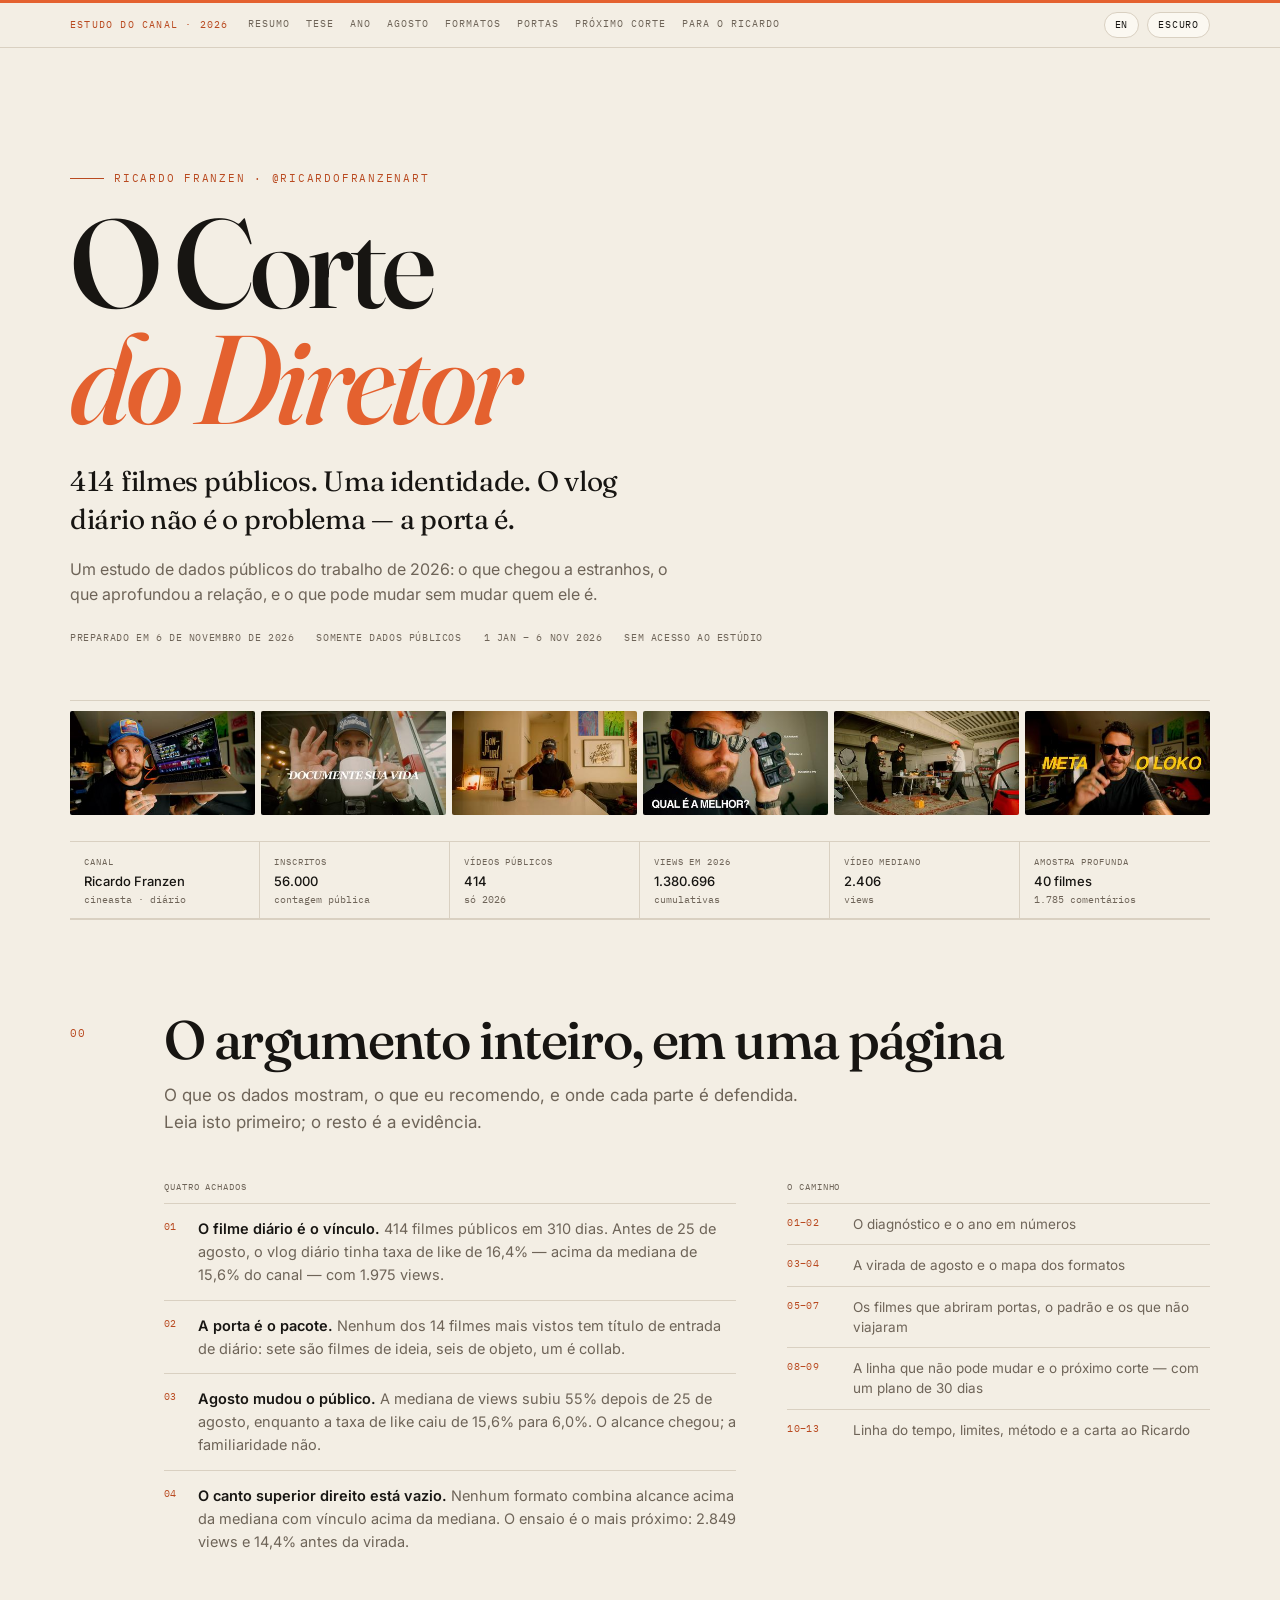
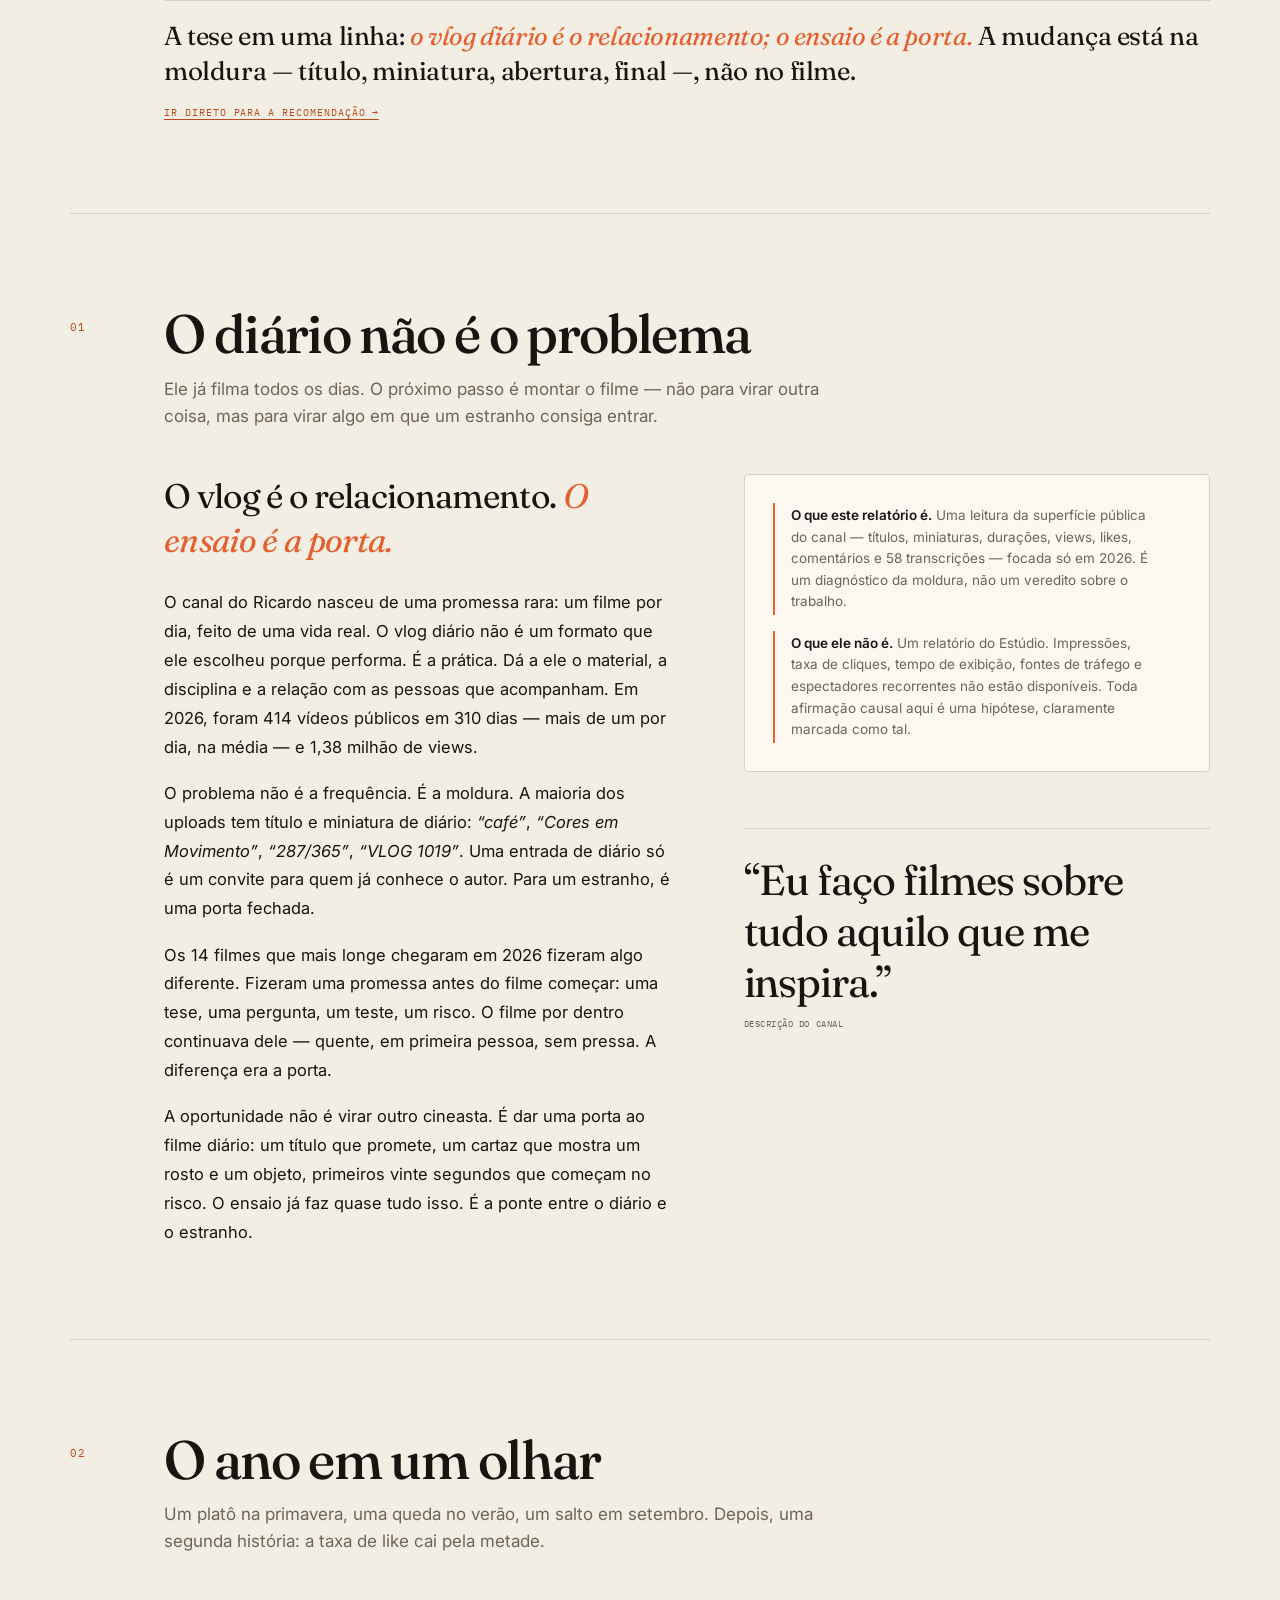
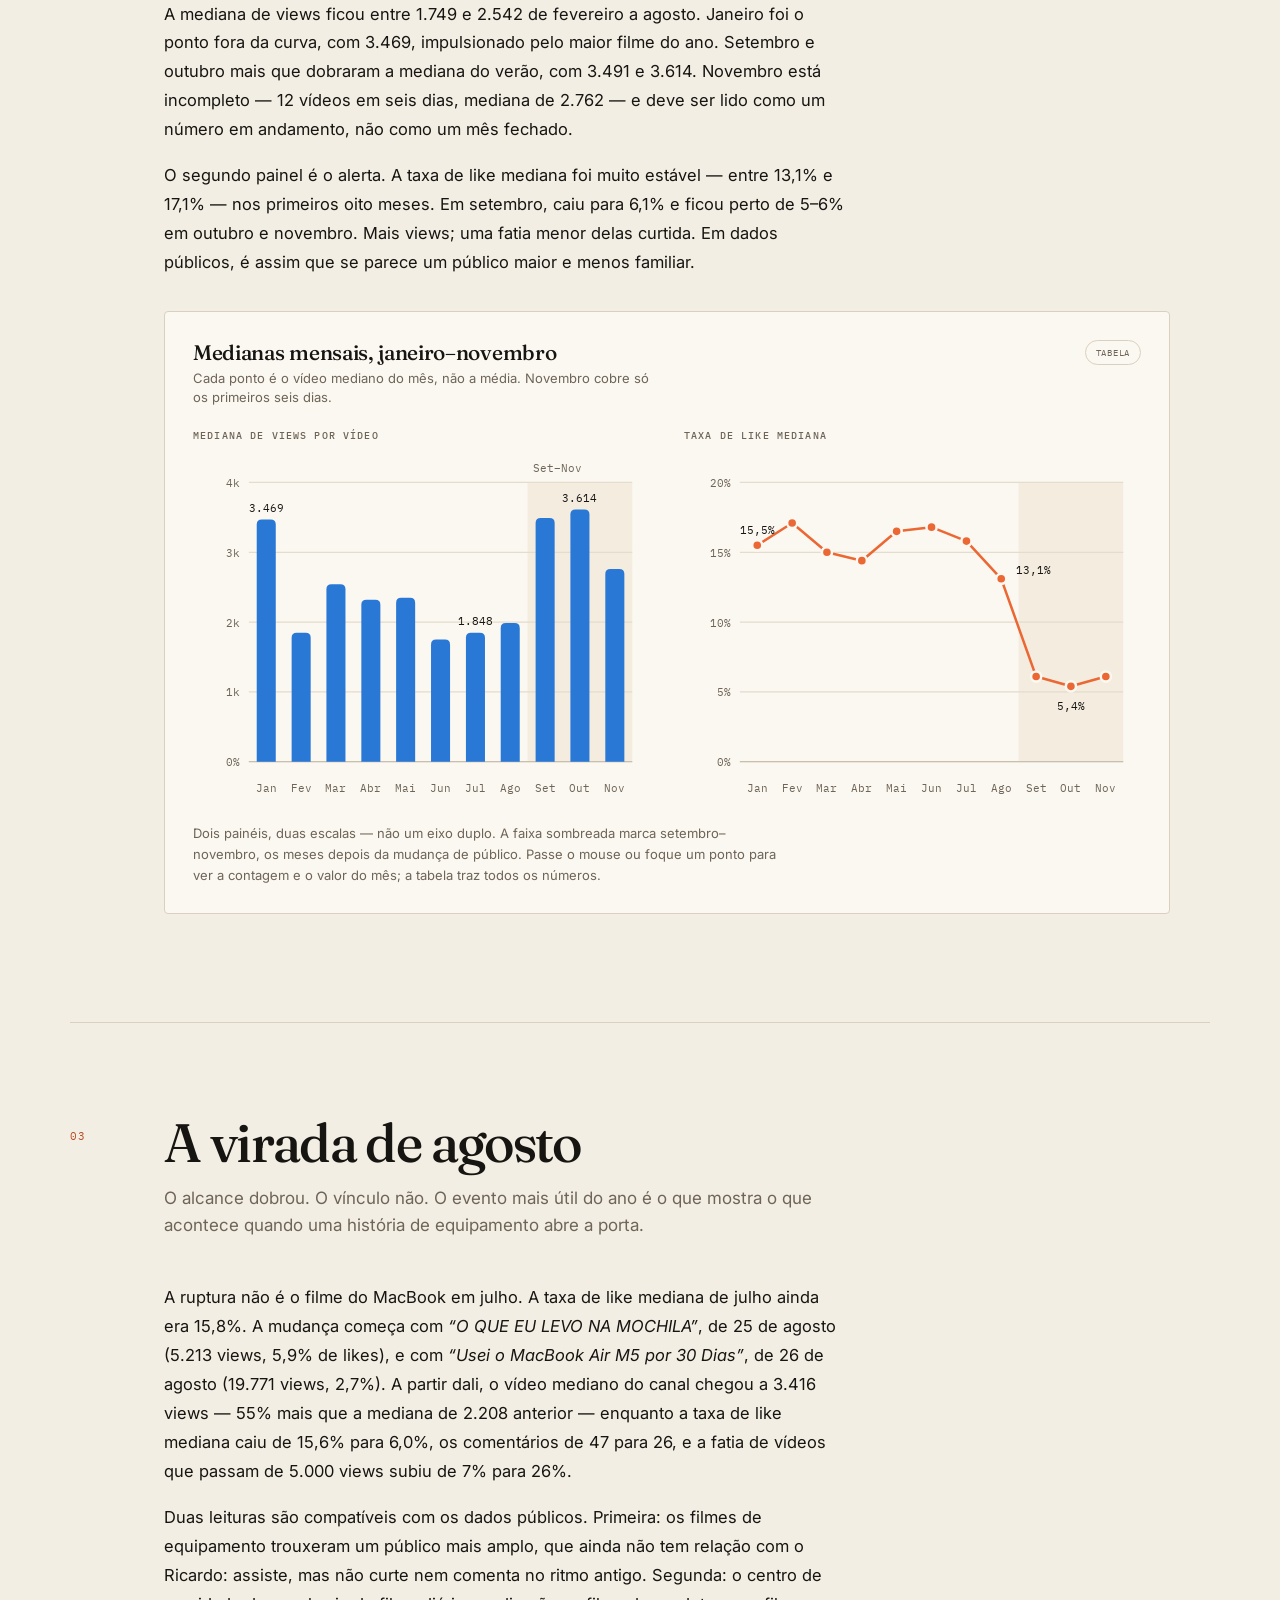
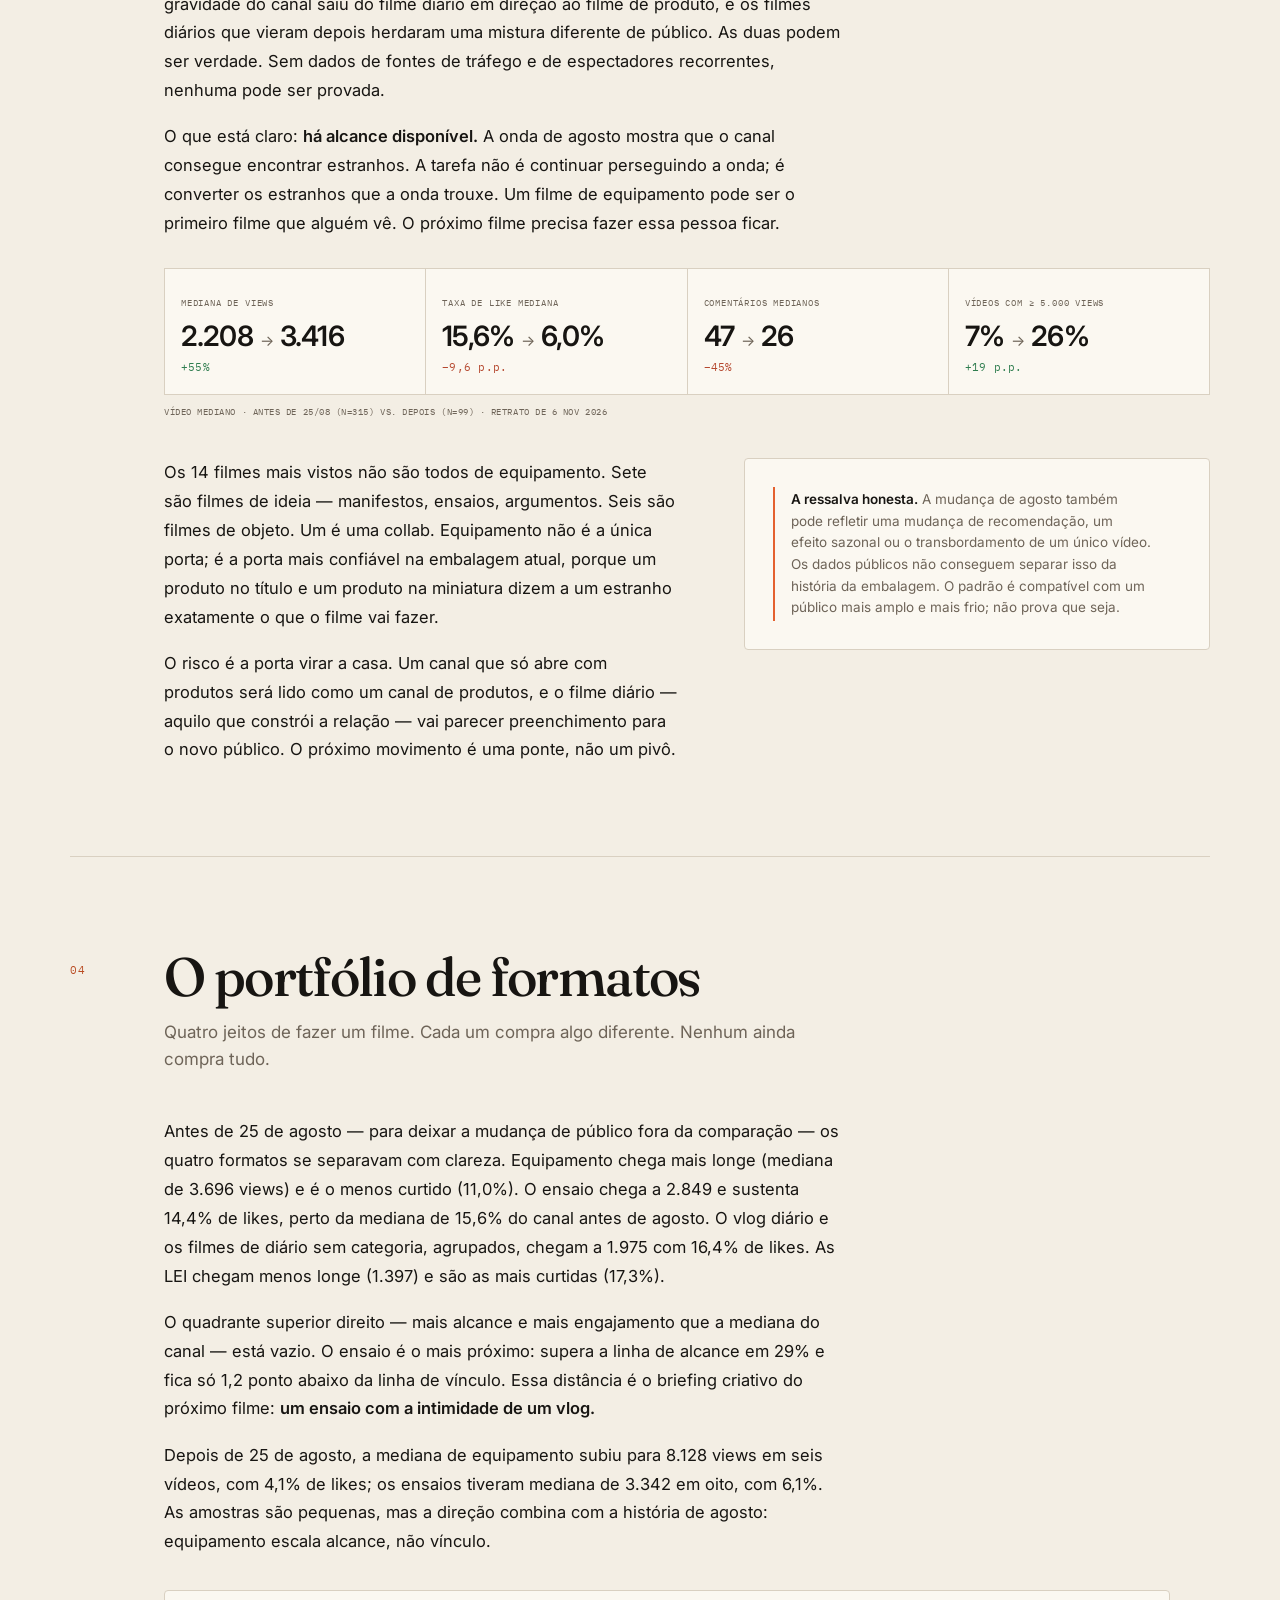
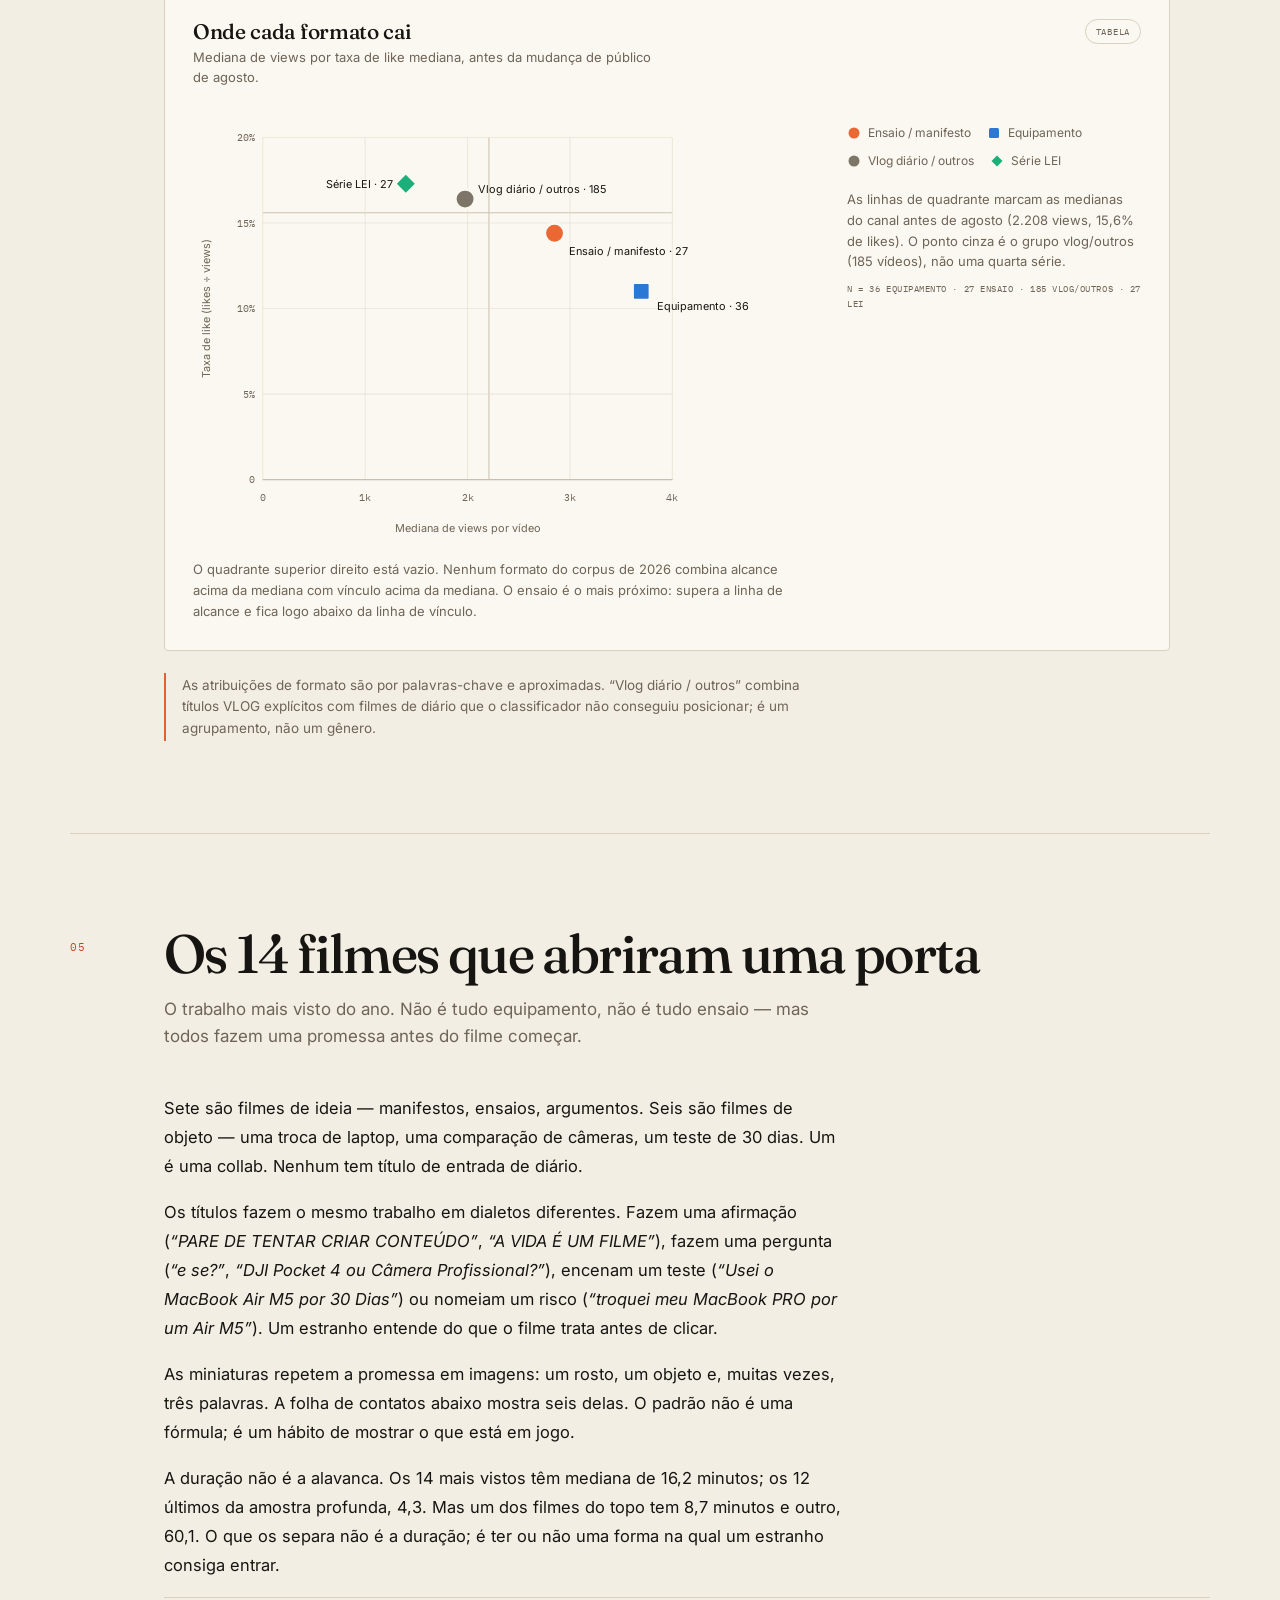
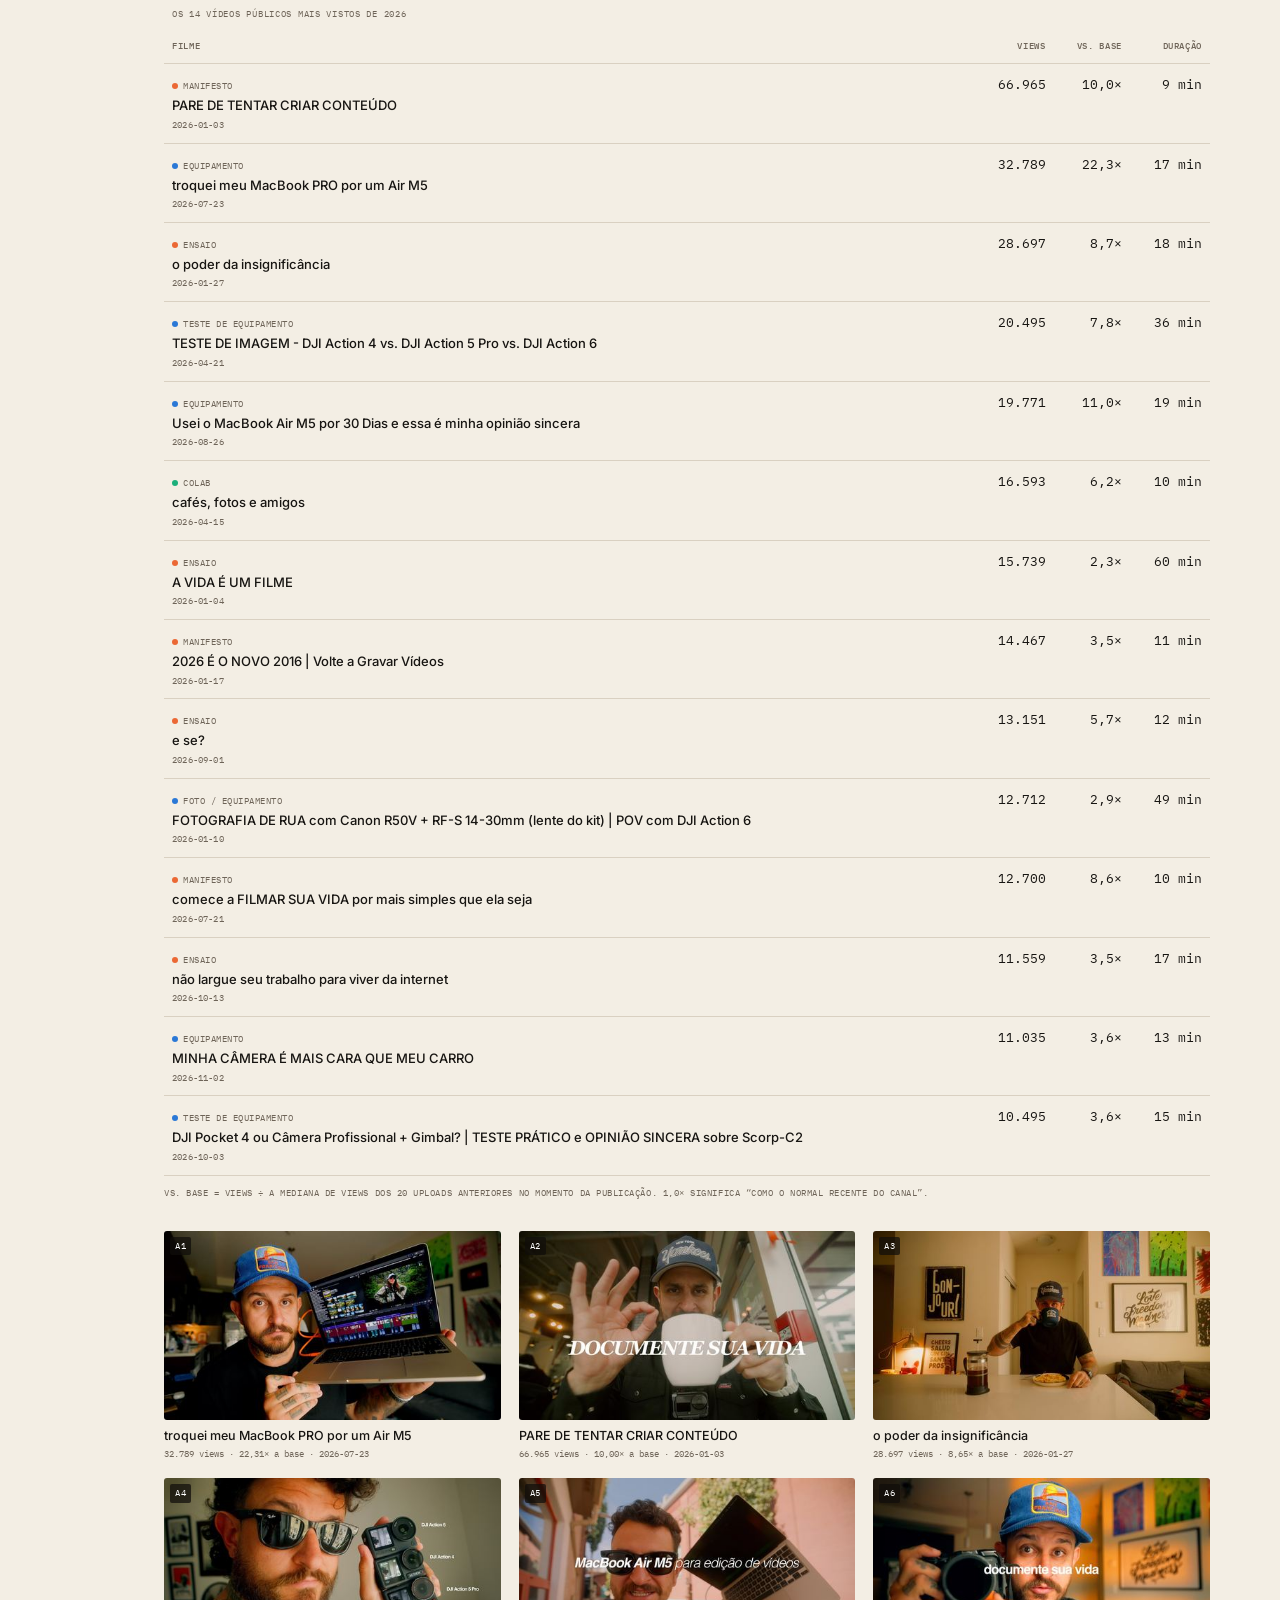
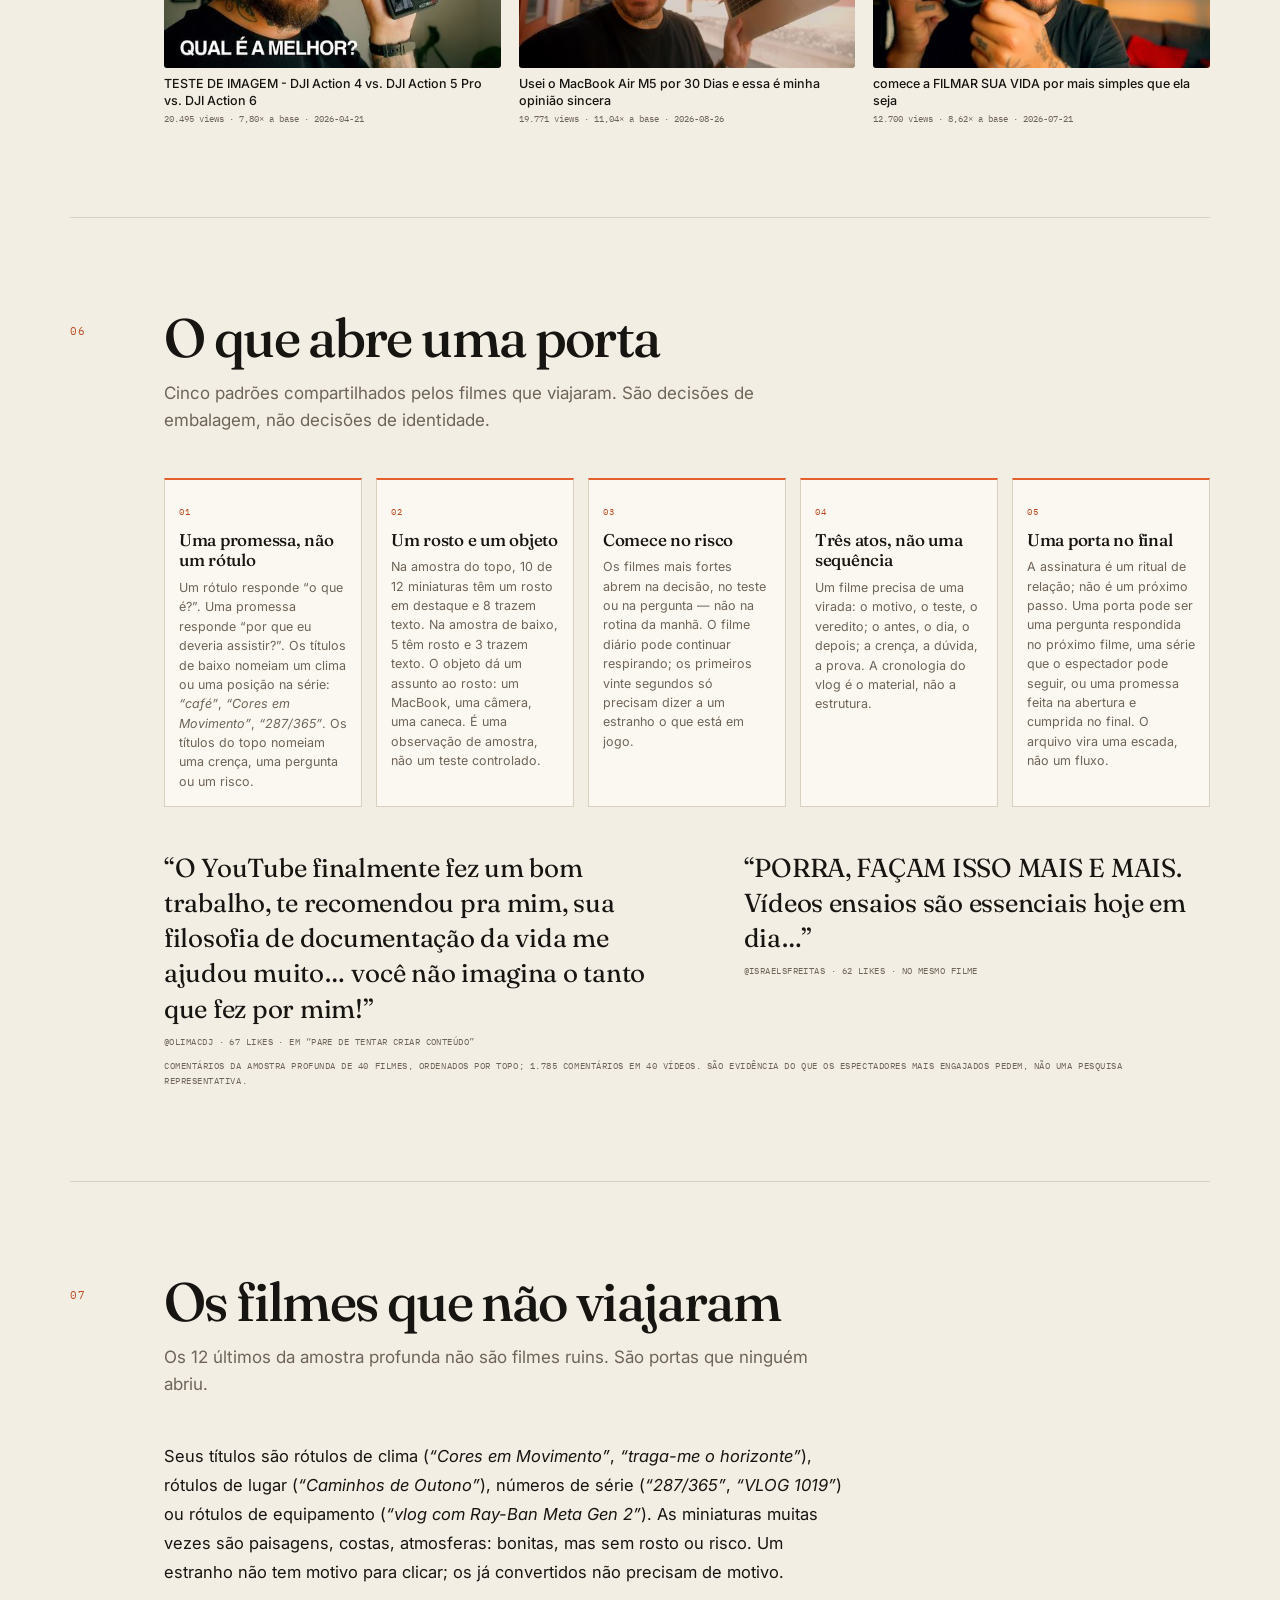
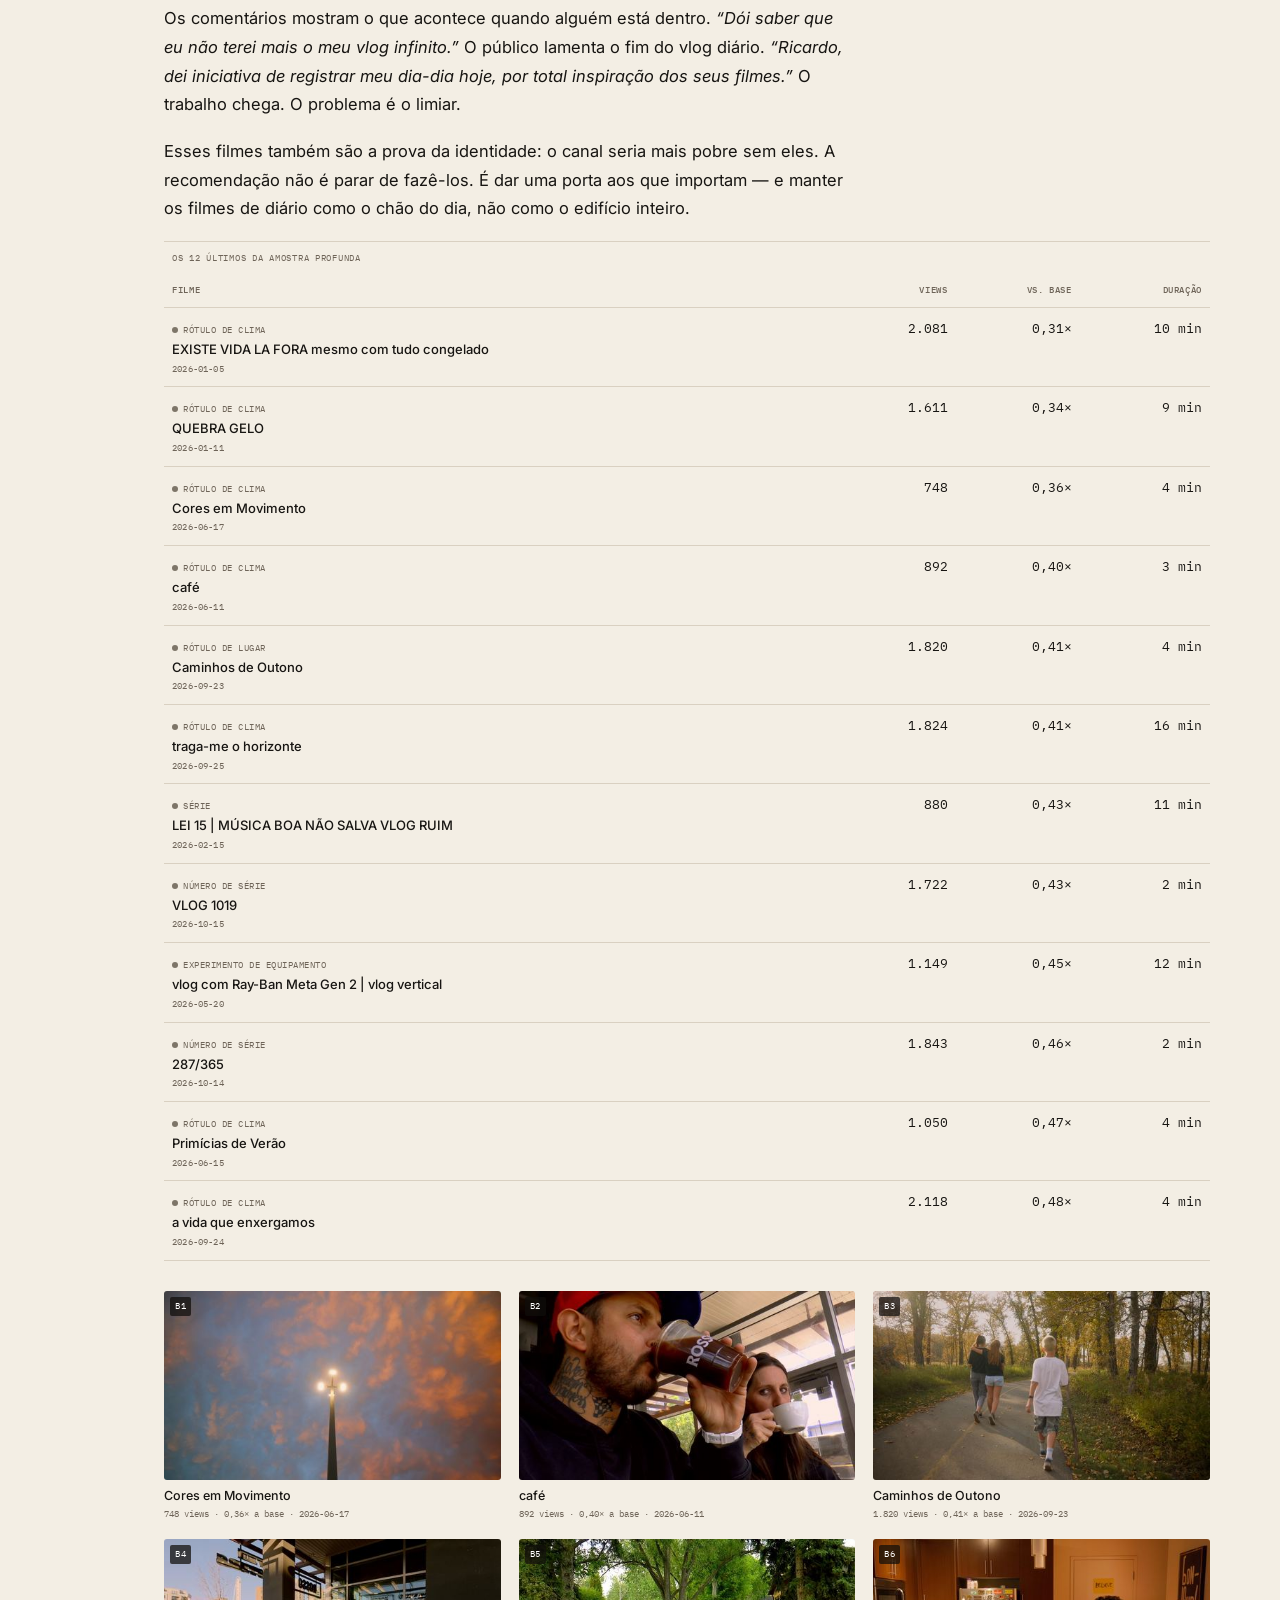
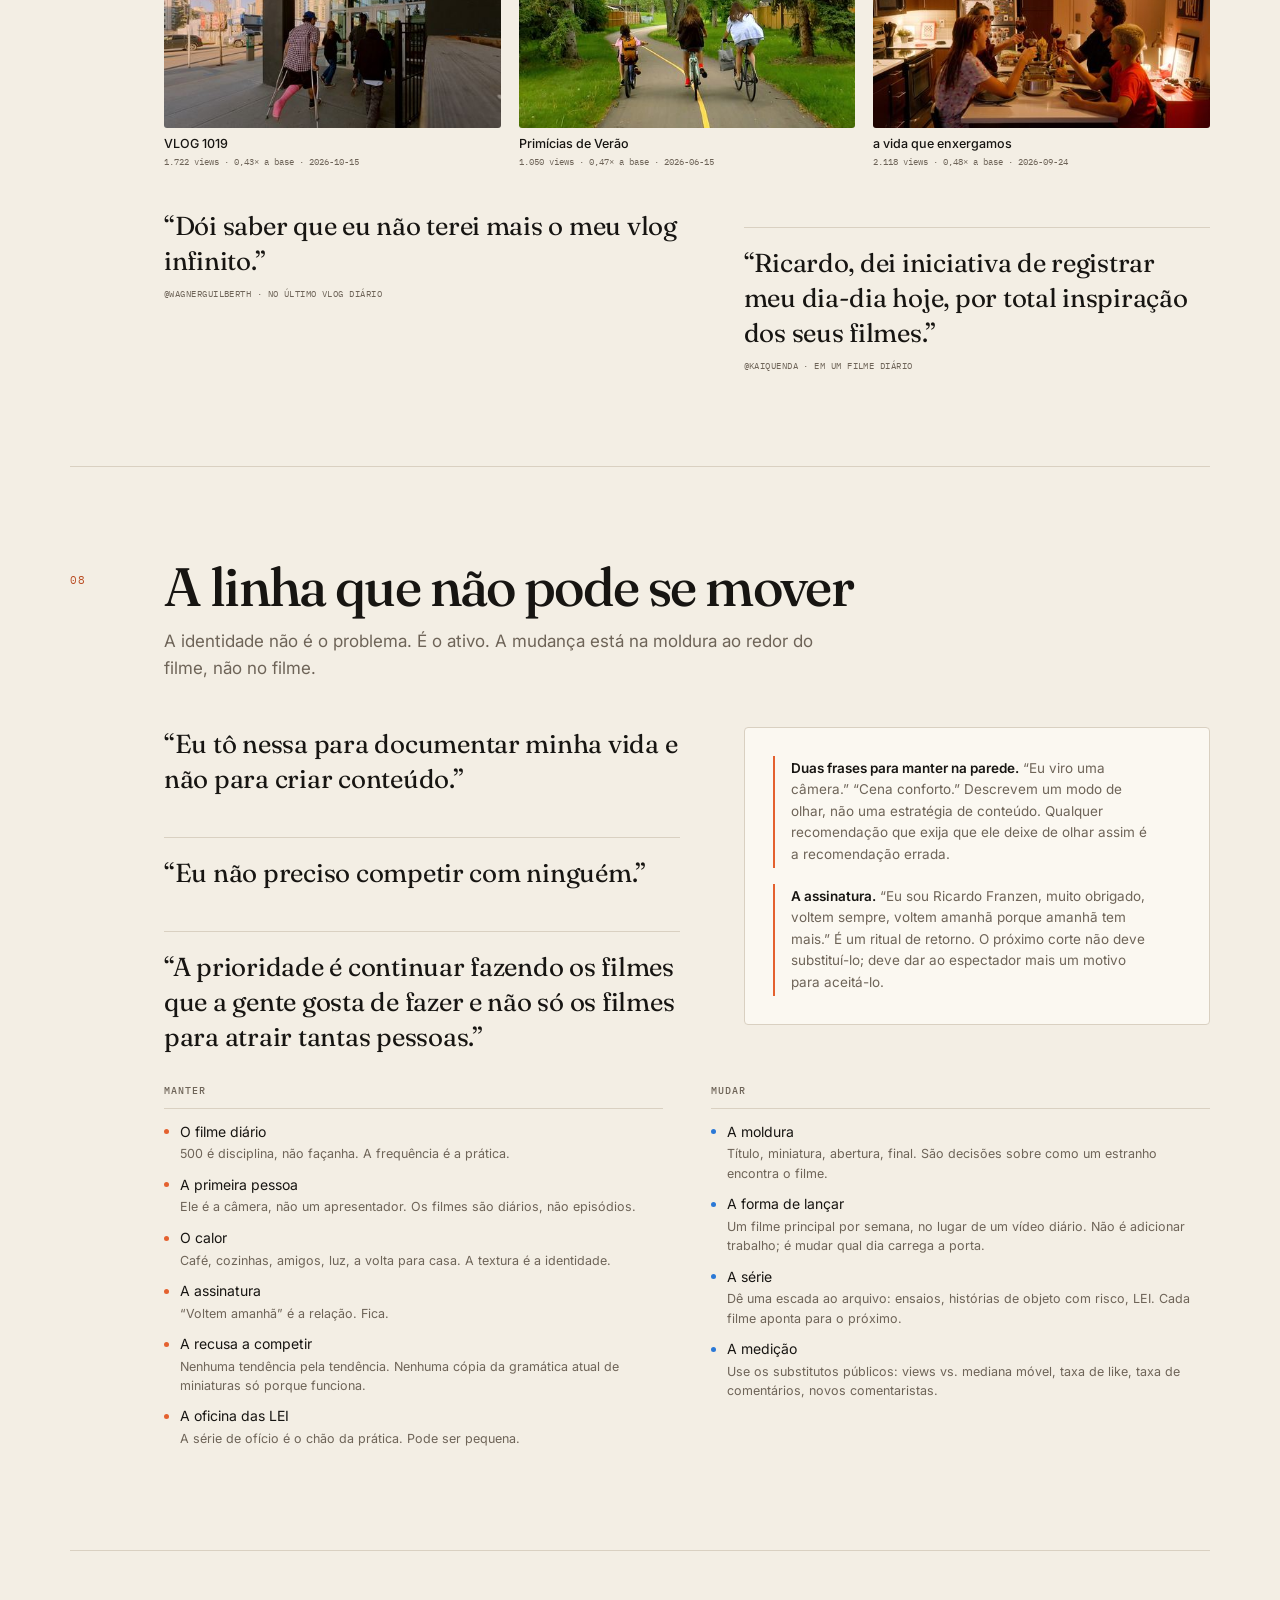
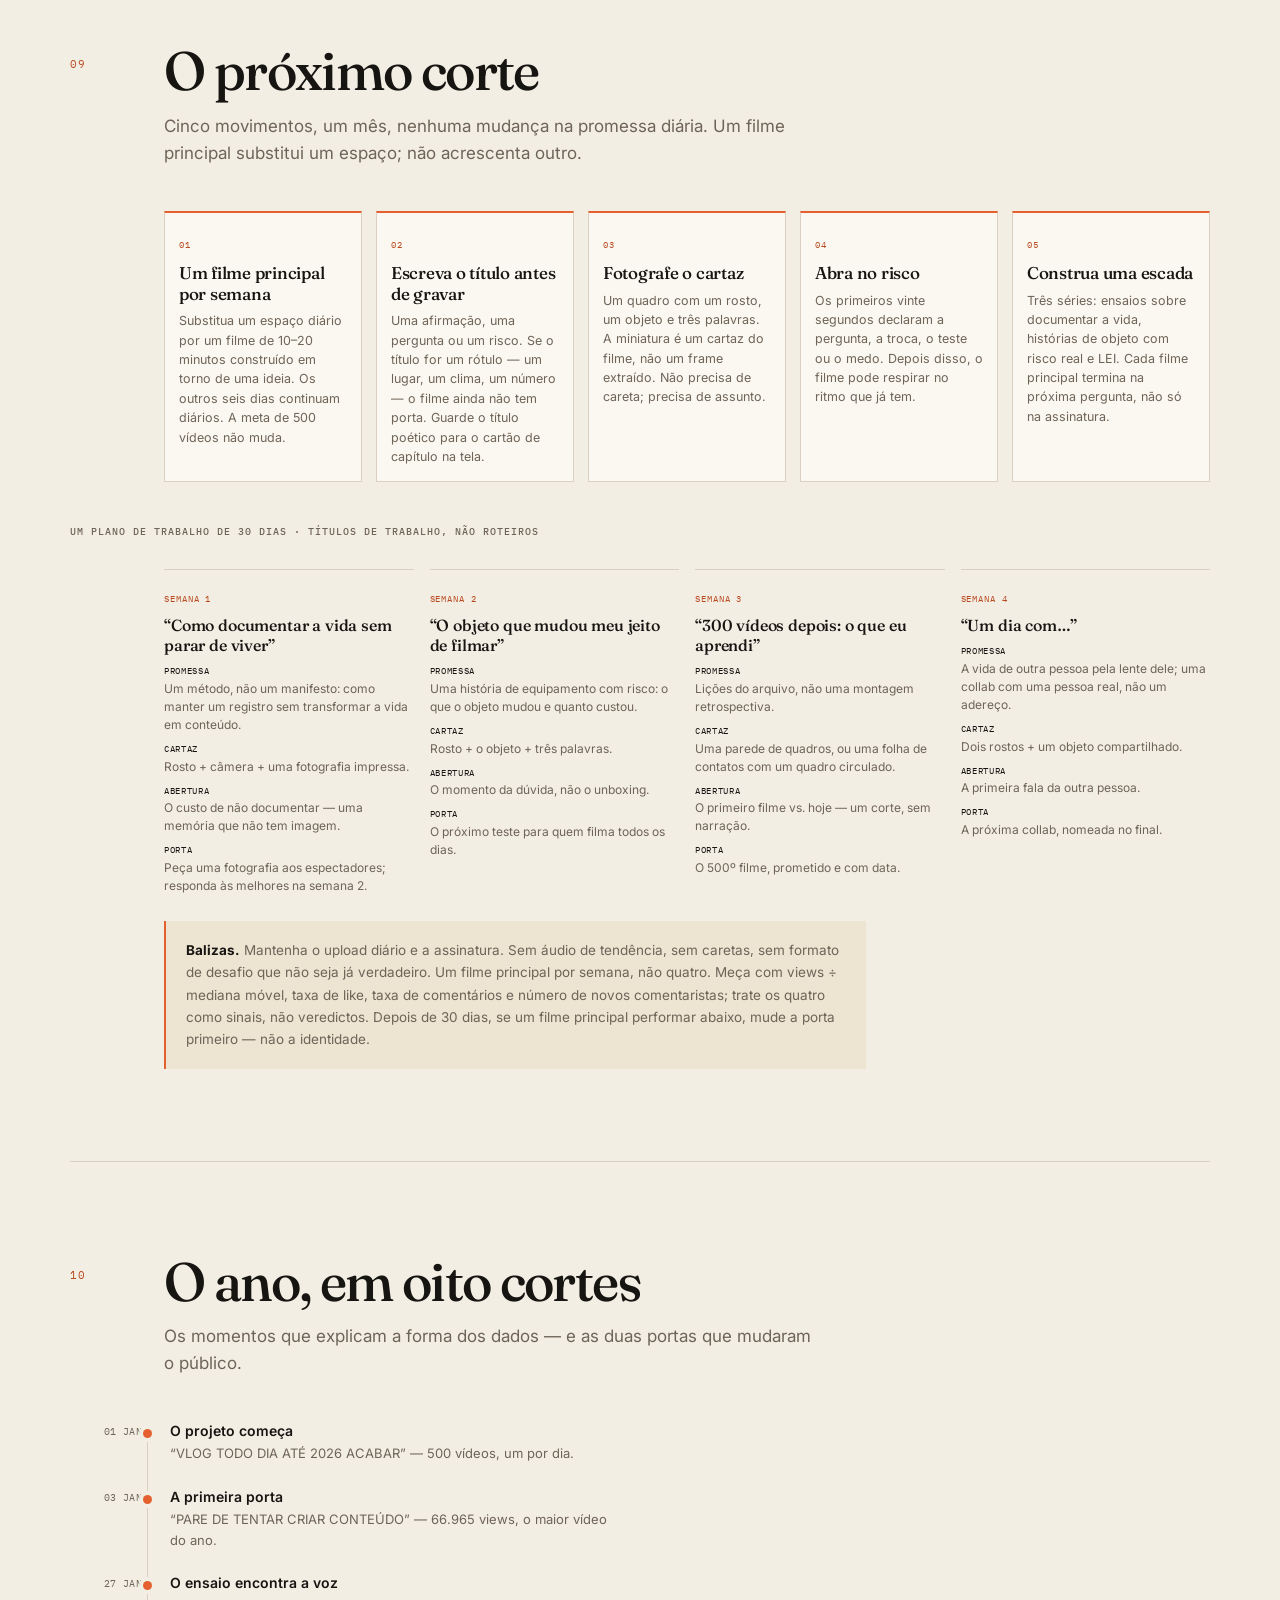
==== report/ricardo-franzen.html @ fd6ed1ca "Publish Ricardo Franzen channel study Co-Authored-By: Claude Code <noreply@anthropic.com>" ====
<!doctype html>
<html lang="pt-BR">
<head>
<meta charset="utf-8">
<meta name="viewport" content="width=device-width, initial-scale=1">
<title>O Corte do Diretor · Ricardo Franzen 2026</title>
<meta name="description" content="Um estudo de dados públicos dos vídeos de Ricardo Franzen em 2026: alcance, formatos, a virada de público em agosto e o próximo corte.">
<link rel="preconnect" href="https://fonts.googleapis.com">
<link rel="preconnect" href="https://fonts.gstatic.com" crossorigin>
<link href="https://fonts.googleapis.com/css2?family=Fraunces:ital,opsz,wght@0,9..144,300..700;1,9..144,300..700&family=IBM+Plex+Mono:wght@400;500&family=Inter:wght@300..700&display=swap" rel="stylesheet">
<style>
  :root{
    color-scheme: light;
    --paper:#F3EEE4;
    --card:#FBF8F1;
    --ink:#171512;
    --muted:#6E6458;
    --line:#D9D0C1;
    --grid:#E4DCCD;
    --axis:#C9BFAE;
    --wash:#EDE4D2;
    --accent:#B94A20;
    --accent-bright:#E4612F;
    --series-gear:#2a78d6;
    --series-essay:#eb6834;
    --series-lei:#1baf7a;
    --series-vlog:#7D7568;
    --good:#2F7D4F;
    --bad:#B5482F;
    --sans:"Inter", system-ui, -apple-system, "Segoe UI", sans-serif;
    --serif:"Fraunces", "Iowan Old Style", "Palatino Linotype", Georgia, serif;
    --mono:"IBM Plex Mono", "Cascadia Mono", Consolas, monospace;
    --measure:68ch;
    --radius:4px;
  }
  @media (prefers-color-scheme: dark){
    :root:not([data-theme="light"]){
      color-scheme: dark;
      --paper:#12100D;
      --card:#1A1713;
      --ink:#EFE7D9;
      --muted:#A79B89;
      --line:#332D25;
      --grid:#2A251E;
      --axis:#453C31;
      --wash:#221D17;
      --accent:#F08A5C;
      --accent-bright:#F07A45;
      --series-gear:#3987e5;
      --series-essay:#d95926;
      --series-lei:#199e70;
      --series-vlog:#9A9183;
      --good:#7FC79A;
      --bad:#E3927C;
    }
  }
  :root[data-theme="dark"]{
    color-scheme: dark;
    --paper:#12100D;
    --card:#1A1713;
    --ink:#EFE7D9;
    --muted:#A79B89;
    --line:#332D25;
    --grid:#2A251E;
    --axis:#453C31;
    --wash:#221D17;
    --accent:#F08A5C;
    --accent-bright:#F07A45;
    --series-gear:#3987e5;
    --series-essay:#d95926;
    --series-lei:#199e70;
    --series-vlog:#9A9183;
    --good:#7FC79A;
    --bad:#E3927C;
  }

  *{box-sizing:border-box}
  html{scroll-behavior:smooth}
  body{
    margin:0;
    background:var(--paper);
    color:var(--ink);
    font-family:var(--sans);
    font-size:16px;
    line-height:1.65;
    -webkit-font-smoothing:antialiased;
    text-rendering:optimizeLegibility;
  }
  body::before{
    content:"";
    position:fixed;
    inset:0 0 auto 0;
    height:3px;
    background:var(--accent-bright);
    z-index:20;
    pointer-events:none;
  }
  ::selection{background:var(--accent-bright);color:#fff}
  a{color:var(--accent);text-decoration:none;border-bottom:1px solid transparent}
  a:hover{border-bottom-color:currentColor}
  a:focus-visible,button:focus-visible,[tabindex]:focus-visible{outline:2px solid var(--accent);outline-offset:3px}
  img{max-width:100%;display:block}
  [hidden]{display:none!important}
  h1,h2,h3{font-family:var(--serif);font-weight:500;letter-spacing:-.02em;margin:0}
  p{margin:0}
  .wrap{
    max-width:1180px;
    margin:0 auto;
    padding-left:max(20px, env(safe-area-inset-left, 0px));
    padding-right:max(20px, env(safe-area-inset-right, 0px));
  }

  /* ---------- sticky topbar ---------- */
  .topbar{
    position:sticky;top:3px;z-index:40;
    background:var(--paper);border-bottom:1px solid var(--line);
  }
  .topbar-inner{
    display:flex;align-items:center;gap:20px;
    min-height:44px;padding-block:7px;
  }
  .topbar .brand{
    flex:none;font-family:var(--mono);font-size:10px;letter-spacing:.12em;
    text-transform:uppercase;color:var(--accent);white-space:nowrap;
  }
  .top-nav{
    display:flex;gap:16px;flex:1;min-width:0;
    overflow-x:auto;overscroll-behavior-x:contain;scrollbar-width:none;
    font-family:var(--mono);font-size:10px;letter-spacing:.1em;text-transform:uppercase;
  }
  .top-nav::-webkit-scrollbar{display:none}
  .top-nav a{
    color:var(--muted);border-bottom:1px solid transparent;white-space:nowrap;
    padding-block:3px;
  }
  .top-nav a:hover{color:var(--ink);border-bottom-color:currentColor}
  .top-nav a.is-active{color:var(--ink);border-bottom-color:var(--accent-bright)}
  .topbar-tools{display:flex;align-items:center;gap:8px;flex:none;margin-left:auto}
  .lang-switch,.theme-toggle{
    appearance:none;border:1px solid var(--line);background:var(--card);color:var(--ink);
    font-family:var(--mono);font-size:10px;letter-spacing:.08em;text-transform:uppercase;
    padding:6px 10px;border-radius:999px;cursor:pointer;line-height:1.2;
  }
  .lang-switch{border-bottom:1px solid var(--line);text-decoration:none}
  .lang-switch:hover,.theme-toggle:hover{border-color:var(--axis);color:var(--ink);border-bottom-color:var(--axis)}

  /* ---------- masthead ---------- */
  .masthead{padding-top:clamp(26px,4vw,42px)}
  .kicker{
    margin-top:clamp(38px,7vw,82px);
    font-family:var(--mono);font-size:11px;letter-spacing:.16em;text-transform:uppercase;
    color:var(--accent);display:flex;gap:10px;align-items:center;
  }
  .kicker::before{content:"";width:34px;height:1px;background:var(--accent)}
  h1{
    font-size:clamp(54px,10.6vw,126px);
    line-height:.92;
    margin:18px 0 0;
    letter-spacing:-.035em;
  }
  h1 em{font-style:italic;color:var(--accent-bright)}
  .deck{
    font-family:var(--serif);
    font-size:clamp(20px,2.6vw,28px);
    line-height:1.35;
    max-width:34ch;
    margin-top:26px;
    letter-spacing:-.01em;
  }
  .dek-sub{
    max-width:62ch;margin-top:18px;color:var(--muted);font-size:16px;line-height:1.6;
  }
  .byline{
    display:flex;flex-wrap:wrap;gap:8px 22px;
    margin-top:22px;font-family:var(--mono);font-size:10px;letter-spacing:.06em;
    text-transform:uppercase;color:var(--muted);
  }
  .hero-strip{
    display:grid;grid-template-columns:repeat(6,1fr);gap:6px;
    margin-top:clamp(34px,5vw,54px);
    border-top:1px solid var(--line);padding-top:10px;
  }
  .hero-frame{aspect-ratio:16/9;overflow:hidden;background:var(--wash);border-radius:2px}
  .hero-frame img{width:100%;height:100%;object-fit:cover}
  .factbar{
    display:grid;grid-template-columns:repeat(6,1fr);gap:0;
    margin:26px 0 0;border-top:1px solid var(--line);border-bottom:1px solid var(--line);
  }
  .fact{padding:13px 14px 12px;border-right:1px solid var(--line);min-width:0}
  .fact:last-child{border-right:0}
  .fact dt{font-family:var(--mono);font-size:9px;letter-spacing:.1em;text-transform:uppercase;color:var(--muted)}
  .fact dd{margin:3px 0 0;font-size:13px;line-height:1.35;font-weight:500}
  .fact dd span{display:block;font-weight:400;font-size:10px;color:var(--muted);font-family:var(--mono);margin-top:2px}

  /* ---------- sections ---------- */
  main{padding-bottom:20px}
  section{padding-block:clamp(54px,8vw,92px);border-top:1px solid var(--line);scroll-margin-top:64px}
  section > *{margin-left:94px}
  section > .section-head{margin-left:0}
  section#para > .para{margin-left:0}
  .section-head{
    display:grid;grid-template-columns:74px minmax(0,1fr);gap:20px;
    margin-bottom:clamp(28px,4vw,44px);
  }
  .section-head .num{
    font-family:var(--mono);font-size:11px;letter-spacing:.08em;color:var(--accent);
    padding-top:12px;
  }
  h2{font-size:clamp(34px,5.2vw,54px);line-height:1.03;letter-spacing:-.03em;margin:0 0 14px}
  .standfirst{font-size:17px;line-height:1.6;color:var(--muted);max-width:60ch}
  .prose{max-width:var(--measure);font-size:16.5px;line-height:1.75}
  .prose p + p{margin-top:1.05em}
  .prose strong{font-weight:600}
  .lead{
    font-family:var(--serif);font-size:clamp(25px,3.3vw,34px);line-height:1.3;
    letter-spacing:-.02em;max-width:28ch;margin-bottom:26px;
  }
  .lead em{font-style:italic;color:var(--accent-bright)}
  .split{display:grid;grid-template-columns:minmax(0,1.05fr) minmax(0,.95fr);gap:clamp(28px,5vw,64px);align-items:start}
  .stack{display:grid;gap:22px}
  .aside-note{
    border-left:2px solid var(--accent-bright);padding:2px 0 2px 16px;
    font-size:13.5px;line-height:1.6;color:var(--muted);max-width:42ch;
  }
  .aside-note strong{color:var(--ink);font-weight:600}

  /* ---------- cards & charts ---------- */
  .card{
    background:var(--card);border:1px solid var(--line);border-radius:var(--radius);
    padding:clamp(18px,3vw,28px);min-width:0;
  }
  .chart-card{margin-top:34px}
  .chart-head{
    display:flex;flex-wrap:wrap;justify-content:space-between;align-items:flex-start;
    gap:14px;margin-bottom:20px;
  }
  .chart-head h3{font-size:21px;line-height:1.2;letter-spacing:-.015em}
  .chart-head p{margin-top:4px;font-size:13px;color:var(--muted);max-width:58ch;line-height:1.5}
  .ghost{
    appearance:none;background:transparent;border:1px solid var(--line);border-radius:999px;
    color:var(--muted);font-family:var(--mono);font-size:9px;letter-spacing:.08em;
    text-transform:uppercase;padding:6px 10px;cursor:pointer;white-space:nowrap;
  }
  .ghost:hover{border-color:var(--axis);color:var(--ink)}
  .chart-grid{display:grid;grid-template-columns:1fr 1fr;gap:clamp(18px,3vw,34px)}
  .panel h4{
    font-family:var(--mono);font-size:9.5px;letter-spacing:.12em;text-transform:uppercase;
    color:var(--muted);margin:0 0 8px;font-weight:500;
  }
  .chart-svg{display:block;width:100%;height:auto;overflow:visible}
  .chart-svg text{font-family:var(--mono)}
  .chart-svg .tick{fill:var(--muted);font-size:9px}
  .chart-svg .val{fill:var(--ink);font-size:9px}
  .chart-svg .band-label{fill:var(--muted);font-size:8.5px}
  .chart-svg .val-label{fill:var(--ink);font-family:var(--sans);font-size:10px}
  .chart-svg .axis-title{fill:var(--muted);font-family:var(--sans);font-size:10px}
  .chart-svg .gridline{stroke:var(--grid);stroke-width:1}
  .chart-svg .gridline.quad{stroke:var(--axis);opacity:.9}
  .chart-svg .gridline.faint{opacity:.55}
  .chart-svg .axisline{stroke:var(--axis);stroke-width:1}
  .chart-svg .wash{fill:var(--wash);opacity:.55}
  .mark-gear{fill:var(--series-gear)}
  .mark-essay{fill:var(--series-essay)}
  .mark-lei{fill:var(--series-lei)}
  .mark-vlog{fill:var(--series-vlog)}
  .line-essay{fill:none;stroke:var(--series-essay);stroke-width:2;stroke-linejoin:round;stroke-linecap:round}
  .ring{stroke:var(--card);stroke-width:2}
  .ring-thick{stroke:var(--card);stroke-width:2.5}
  .hit{cursor:default}
  .hit .hit-shape{fill:transparent;pointer-events:all}
  .hit:hover .hit-shape,.hit:focus .hit-shape{stroke:var(--ink);stroke-width:1.5}
  .hit:focus{outline:none}
  figcaption{font-size:12px;line-height:1.5;color:var(--muted)}
  .chart-caption{margin-top:16px;max-width:74ch;font-size:13px;line-height:1.6;color:var(--muted)}
  .legend{display:flex;flex-wrap:wrap;gap:8px 16px;margin-top:16px;font-size:12px;color:var(--muted)}
  .key{display:inline-flex;align-items:center;gap:7px}
  .key svg{width:14px;height:14px;flex:none}
  .format-layout{display:grid;grid-template-columns:minmax(0,1.35fr) minmax(0,.65fr);gap:clamp(20px,4vw,44px);align-items:start}
  .format-chart{min-width:0}
  .range-note{font-family:var(--mono);font-size:9px;letter-spacing:.06em;text-transform:uppercase;color:var(--muted);margin-top:10px}
  .scroll-hint{display:none;font-family:var(--mono);font-size:9px;letter-spacing:.05em;text-transform:uppercase;color:var(--accent);margin:0 0 4px}

  /* ---------- summary ---------- */
  .summary-grid{display:grid;grid-template-columns:minmax(0,1.15fr) minmax(0,.85fr);gap:clamp(24px,4vw,54px);align-items:start}
  .summary-label{font-family:var(--mono);font-size:9px;letter-spacing:.1em;text-transform:uppercase;color:var(--muted);padding-bottom:8px;border-bottom:1px solid var(--line);margin:0}
  .summary-findings ol{list-style:none;counter-reset:find;margin:0;padding:0}
  .summary-findings li{counter-increment:find;position:relative;padding:13px 0 13px 34px;border-bottom:1px solid var(--line);font-size:14.5px;line-height:1.6;color:var(--muted)}
  .summary-findings li:last-child{border-bottom:0}
  .summary-findings li::before{content:counter(find,decimal-leading-zero);position:absolute;left:0;top:15px;font-family:var(--mono);font-size:9.5px;letter-spacing:.04em;color:var(--accent)}
  .summary-findings strong{color:var(--ink);font-weight:600}
  .summary-map ul{list-style:none;margin:0;padding:0}
  .summary-map li{display:grid;grid-template-columns:54px minmax(0,1fr);gap:12px;padding:10px 0;border-bottom:1px solid var(--line);font-size:13.5px;line-height:1.5;color:var(--muted)}
  .summary-map li:last-child{border-bottom:0}
  .summary-map li span{font-family:var(--mono);font-size:9.5px;letter-spacing:.04em;color:var(--accent);padding-top:2px}
  .summary-thesis{margin-top:clamp(22px,3vw,34px);border-top:1px solid var(--line);padding-top:18px;font-family:var(--serif);font-size:clamp(20px,2.6vw,26px);line-height:1.35;letter-spacing:-.015em;max-width:64ch}
  .summary-thesis em{font-style:italic;color:var(--accent-bright)}
  .summary-jump{margin-top:16px;font-family:var(--mono);font-size:9.5px;letter-spacing:.1em;text-transform:uppercase}
  .summary-jump a{border-bottom:1px solid currentColor}

  /* ---------- KPIs ---------- */
  .kpis{
    display:grid;grid-template-columns:repeat(4,1fr);gap:1px;background:var(--line);
    border:1px solid var(--line);margin-top:30px;
  }
  .kpi{background:var(--card);padding:18px 16px 16px;min-width:0}
  .kpi-label{font-family:var(--mono);font-size:9px;letter-spacing:.09em;text-transform:uppercase;color:var(--muted)}
  .kpi-values{display:flex;align-items:baseline;gap:7px;font-size:clamp(21px,2.6vw,28px);font-weight:600;letter-spacing:-.03em;line-height:1.1;margin-top:8px}
  .kpi-values i{font-style:normal;color:var(--muted);font-size:15px;font-weight:400}
  .kpi-delta{display:inline-block;margin-top:4px;font-family:var(--mono);font-size:10.5px;letter-spacing:.02em}
  .kpi-delta.up{color:var(--good)}
  .kpi-delta.down{color:var(--bad)}

  /* ---------- tables ---------- */
  .table-wrap{overflow-x:auto;margin-top:18px;border-top:1px solid var(--line);-webkit-overflow-scrolling:touch}
  table{width:100%;border-collapse:collapse;font-size:13px;min-width:520px}
  caption{text-align:left;font-family:var(--mono);font-size:9px;letter-spacing:.08em;text-transform:uppercase;color:var(--muted);padding:9px 8px 8px}
  th{
    font-family:var(--mono);font-size:9px;letter-spacing:.07em;text-transform:uppercase;
    color:var(--muted);font-weight:500;text-align:left;padding:9px 8px;
    border-bottom:1px solid var(--line);white-space:nowrap;
  }
  td{padding:10px 8px;border-bottom:1px solid var(--line);vertical-align:top}
  th.num,td.num{text-align:right;font-family:var(--mono);font-variant-numeric:tabular-nums;white-space:nowrap}
  .tcell{min-width:250px}
  .tcell strong{display:block;font-weight:500;line-height:1.35;font-size:13px}
  .tcell a{color:inherit;border-bottom:0}
  .tcell a:hover{color:var(--accent)}
  .sub{display:block;margin-top:3px;font-family:var(--mono);font-size:9px;color:var(--muted);letter-spacing:.02em}
  .tag{
    display:inline-flex;align-items:center;gap:5px;font-family:var(--mono);font-size:8.5px;
    letter-spacing:.06em;text-transform:uppercase;color:var(--muted);margin-bottom:4px;
  }
  .tag i{width:6px;height:6px;border-radius:50%;display:inline-block;flex:none}
  .tag-idea i{background:var(--series-essay)}
  .tag-object i{background:var(--series-gear)}
  .tag-collab i{background:var(--series-lei)}
  .tag-label i{background:var(--series-vlog)}

  /* ---------- frames ---------- */
  .sheet{display:grid;grid-template-columns:repeat(3,1fr);gap:18px;margin-top:30px}
  .frame{margin:0;min-width:0}
  .frame-img{position:relative;aspect-ratio:16/9;overflow:hidden;border-radius:3px;background:var(--wash)}
  .frame-img img{width:100%;height:100%;object-fit:cover;transition:transform .5s ease}
  .frame-img a:hover img{transform:scale(1.025)}
  .frame-no{
    position:absolute;top:6px;left:6px;z-index:2;
    font-family:var(--mono);font-size:9px;letter-spacing:.06em;
    background:rgba(16,13,10,.72);color:#fff;padding:2px 5px;border-radius:2px;
  }
  .frame figcaption{margin-top:8px;font-size:12px;line-height:1.4}
  .frame figcaption strong{display:block;color:var(--ink);font-weight:500;font-size:12.5px;line-height:1.35}
  .frame figcaption span{display:block;margin-top:3px;font-family:var(--mono);font-size:9px;color:var(--muted)}

  /* ---------- quotes ---------- */
  .quote-card{border-top:1px solid var(--line);padding-top:18px;margin-top:18px}
  .quote-card:first-child{border-top:0;padding-top:0;margin-top:0}
  .quote-card blockquote{margin:0;font-family:var(--serif);font-size:clamp(20px,2.4vw,26px);line-height:1.35;letter-spacing:-.01em}
  .quote-card .translation{display:block;margin-top:9px;font-family:var(--sans);font-size:13px;line-height:1.6;color:var(--muted);letter-spacing:0}
  .quote-card .attribution{display:block;margin-top:8px;font-family:var(--mono);font-size:9px;letter-spacing:.05em;text-transform:uppercase;color:var(--muted)}
  .pullquote{margin:34px 0 0;padding:26px 0 0;border-top:1px solid var(--line)}
  .pullquote blockquote{margin:0;font-family:var(--serif);font-size:clamp(27px,3.6vw,42px);line-height:1.22;letter-spacing:-.025em;max-width:24ch}
  .pullquote blockquote em{font-style:italic;color:var(--accent-bright)}
  .pullquote .translation{display:block;margin-top:12px;font-family:var(--sans);font-size:14px;line-height:1.6;color:var(--muted);max-width:52ch;letter-spacing:0}
  .pullquote .attribution{display:block;margin-top:8px;font-family:var(--mono);font-size:9px;letter-spacing:.06em;text-transform:uppercase;color:var(--muted)}

  /* ---------- timeline ---------- */
  .timeline{list-style:none;margin:10px 0 0;padding:0;position:relative;max-width:820px}
  .timeline::before{content:"";position:absolute;left:77px;top:10px;bottom:12px;width:1px;background:var(--line)}
  .timeline li{display:grid;grid-template-columns:72px minmax(0,1fr);gap:28px;padding:0 0 24px;position:relative}
  .timeline li:last-child{padding-bottom:0}
  .timeline li::before{content:"";position:absolute;left:73px;top:7px;width:9px;height:9px;border-radius:50%;background:var(--accent-bright);box-shadow:0 0 0 4px var(--paper)}
  .tl-date{font-family:var(--mono);font-size:9.5px;letter-spacing:.04em;color:var(--muted);text-align:right;text-transform:uppercase;padding-top:2px}
  .timeline strong{display:block;font-size:14px;font-weight:600;line-height:1.35}
  .timeline p{margin-top:3px;font-size:13px;line-height:1.55;color:var(--muted);max-width:56ch}

  /* ---------- lists / moves / plan ---------- */
  .keep-change{display:grid;grid-template-columns:1fr 1fr;gap:clamp(22px,4vw,48px);margin-top:28px}
  .kc h3{font-family:var(--mono);font-size:10px;letter-spacing:.1em;text-transform:uppercase;color:var(--muted);font-weight:500;padding-bottom:8px;border-bottom:1px solid var(--line)}
  .kc ul{list-style:none;margin:12px 0 0;padding:0}
  .kc li{position:relative;padding-left:16px;margin-bottom:10px;font-size:14px;line-height:1.55}
  .kc li::before{content:"";position:absolute;left:0;top:.62em;width:5px;height:5px;border-radius:50%;background:var(--accent-bright)}
  .kc.change li::before{background:var(--series-gear)}
  .kc li span{display:block;color:var(--muted);font-size:12.5px;margin-top:2px}

  .moves{display:grid;grid-template-columns:repeat(5,minmax(0,1fr));gap:14px;margin-top:30px}
  .move{background:var(--card);border:1px solid var(--line);border-top:2px solid var(--accent-bright);padding:16px 14px 15px;min-width:0}
  .move .n{font-family:var(--mono);font-size:9px;letter-spacing:.1em;color:var(--accent)}
  .move h3{font-size:17px;line-height:1.22;margin:7px 0 7px;letter-spacing:-.015em}
  .move p{font-size:12.5px;line-height:1.55;color:var(--muted)}

  .plan{display:grid;grid-template-columns:repeat(4,minmax(0,1fr));gap:16px;margin-top:28px}
  .week{border-top:1px solid var(--line);padding-top:13px;min-width:0}
  .week .wk{font-family:var(--mono);font-size:9px;letter-spacing:.1em;text-transform:uppercase;color:var(--accent)}
  .week h3{font-size:16px;line-height:1.25;margin:6px 0 10px;letter-spacing:-.01em}
  .week dl{margin:0;font-size:12px;line-height:1.5;color:var(--muted)}
  .week dt{font-family:var(--mono);font-size:8.5px;letter-spacing:.08em;text-transform:uppercase;color:var(--ink);margin-top:9px}
  .week dt:first-child{margin-top:0}
  .week dd{margin:2px 0 0}

  .guardrails{margin-top:26px;padding:18px 20px;background:var(--wash);border-left:2px solid var(--accent-bright);font-size:13.5px;line-height:1.65;color:var(--muted);max-width:78ch}
  .guardrails strong{color:var(--ink)}

  /* ---------- limits / method ---------- */
  .limits{display:grid;grid-template-columns:1fr 1fr;gap:0 44px;margin-top:8px}
  .limit{border-top:1px solid var(--line);padding:13px 0 14px;min-width:0}
  .limit strong{display:block;font-family:var(--mono);font-size:9px;letter-spacing:.08em;text-transform:uppercase;color:var(--muted);margin-bottom:4px;font-weight:500}
  .limit p{font-size:13.5px;line-height:1.6;color:var(--muted)}
  .method-grid{display:grid;grid-template-columns:1fr 1fr;gap:0 44px;margin-top:6px}
  .method-item{border-top:1px solid var(--line);padding:13px 0 14px}
  .method-item strong{display:block;font-family:var(--mono);font-size:9px;letter-spacing:.08em;text-transform:uppercase;color:var(--accent);margin-bottom:4px;font-weight:500}
  .method-item p{font-size:13px;line-height:1.6;color:var(--muted)}
  code{font-family:var(--mono);font-size:.9em;background:var(--wash);padding:2px 5px;border-radius:2px}

  /* ---------- Portuguese ---------- */
  .para{
    background:var(--card);border:1px solid var(--line);border-left:3px solid var(--accent-bright);
    padding:clamp(24px,4vw,46px);margin-top:8px;
  }
  .para .section-head{grid-template-columns:1fr;margin-bottom:26px}
  .para h2{font-size:clamp(34px,5vw,50px)}
  .para .standfirst{max-width:64ch}
  .para ol{list-style:none;counter-reset:para;margin:0;padding:0;max-width:76ch}
  .para li{counter-increment:para;position:relative;padding:16px 0 16px 44px;border-top:1px solid var(--line);font-size:15.5px;line-height:1.7}
  .para li::before{
    content:counter(para,decimal-leading-zero);position:absolute;left:0;top:17px;
    font-family:var(--mono);font-size:10px;color:var(--accent);letter-spacing:.04em;
  }
  .para li strong{font-weight:600}
  .para .closing{margin-top:26px;padding-top:22px;border-top:1px solid var(--line);font-family:var(--serif);font-size:clamp(22px,2.8vw,30px);line-height:1.35;letter-spacing:-.015em;max-width:30ch}
  .para .closing em{font-style:italic;color:var(--accent-bright)}

  footer{border-top:1px solid var(--line);padding:26px 0 40px;font-family:var(--mono);font-size:9.5px;letter-spacing:.05em;color:var(--muted);display:flex;flex-wrap:wrap;gap:8px 26px;justify-content:space-between;text-transform:uppercase}

  /* tooltip */
  #tip{
    position:fixed;top:0;left:0;z-index:60;pointer-events:none;
    background:var(--ink);color:var(--card);font-family:var(--mono);font-size:10px;
    line-height:1.4;padding:6px 8px;border-radius:3px;max-width:240px;
    box-shadow:0 6px 18px rgba(0,0,0,.18);
  }

  /* ---------- responsive ---------- */
  @media (max-width:900px){
    .topbar .brand{display:none}
    .topbar-inner{gap:14px}
    .factbar{grid-template-columns:repeat(3,1fr)}
    .fact:nth-child(3n){border-right:0}
    .fact:nth-child(-n+3){border-bottom:1px solid var(--line)}
    .moves{grid-template-columns:repeat(2,minmax(0,1fr))}
    .plan{grid-template-columns:repeat(2,minmax(0,1fr))}
    .format-layout{grid-template-columns:1fr}
    .format-chart{overflow-x:auto;padding-bottom:4px;overscroll-behavior-x:contain}
    .format-chart .chart-svg{min-width:500px}
    .scroll-hint{display:block!important}
  }
  @media (max-width:760px){
    section > *{margin-left:0}
    section{scroll-margin-top:60px}
    .summary-grid{grid-template-columns:1fr}
    .hero-strip{grid-template-columns:repeat(3,1fr)}
    .split{grid-template-columns:1fr}
    .chart-grid{grid-template-columns:1fr}
    .sheet{grid-template-columns:repeat(2,1fr)}
    .keep-change{grid-template-columns:1fr}
    .limits,.method-grid{grid-template-columns:1fr}
    .section-head{grid-template-columns:1fr;gap:8px}
    .section-head .num{padding-top:0}
    .timeline::before{left:63px}
    .timeline li{grid-template-columns:58px minmax(0,1fr);gap:18px}
    .timeline li::before{left:59px}
    .kpis{grid-template-columns:repeat(2,1fr)}
    .factbar{grid-template-columns:repeat(2,1fr)}
    .fact:nth-child(3n){border-right:1px solid var(--line)}
    .fact:nth-child(2n){border-right:0}
    .fact:nth-child(-n+4){border-bottom:1px solid var(--line)}
    .fact:nth-child(n+5){border-bottom:0}
  }
  @media (max-width:520px){
    .sheet{grid-template-columns:1fr}
    .moves,.plan{grid-template-columns:1fr}
    .topbar-inner{gap:10px}
    .top-nav{gap:12px;font-size:9px}
    .lang-switch,.theme-toggle{padding:5px 8px;font-size:9px}
    .deck{max-width:none}
    .prose{font-size:16px}
    table{min-width:480px}
  }
  @media (prefers-reduced-motion:reduce){
    html{scroll-behavior:auto}
    *{transition:none!important;animation:none!important}
  }
  @media print{
    .topbar,.lang-switch,.theme-toggle,.top-nav,#tip{display:none!important}
    section{scroll-margin-top:0}
    body{background:#fff;color:#000}
    section{padding-block:28px;break-inside:avoid}
    .card{break-inside:avoid}
  }
</style>
</head>
<body data-ui-table="Tabela" data-ui-hide="Ocultar tabela" data-ui-dark="Escuro" data-ui-light="Claro" data-ui-aria-dark="Mudar para o tema claro" data-ui-aria-light="Mudar para o tema escuro">

<div class="topbar">
  <div class="topbar-inner wrap">
    <span class="brand">Estudo do canal · 2026</span>
    <nav class="top-nav" aria-label="Seções">
      <a href="#summary">Resumo</a>
      <a href="#thesis">Tese</a>
      <a href="#year">Ano</a>
      <a href="#august">Agosto</a>
      <a href="#formats">Formatos</a>
      <a href="#doors">Portas</a>
      <a href="#next">Próximo corte</a>
      <a href="#para">Para o Ricardo</a>
    </nav>
    <div class="topbar-tools">
      <a class="lang-switch" id="lang-switch" href="ricardo-franzen-en.html" hreflang="en" lang="en" data-lang-target="ricardo-franzen-en.html" title="Read in English">EN</a>
      <button class="theme-toggle" id="theme-toggle" type="button" aria-label="Mudar o tema">Escuro</button>
    </div>
  </div>
</div>

<header class="masthead wrap">
  <p class="kicker">Ricardo Franzen · @ricardofranzenart</p>
  <h1>O Corte<br><em>do Diretor</em></h1>
  <p class="deck">414 filmes públicos. Uma identidade. O vlog diário não é o problema — a porta é.</p>
  <p class="dek-sub">Um estudo de dados públicos do trabalho de 2026: o que chegou a estranhos, o que aprofundou a relação, e o que pode mudar sem mudar quem ele é.</p>
  <div class="byline">
    <span>Preparado em 6 de novembro de 2026</span>
    <span>Somente dados públicos</span>
    <span>1 jan – 6 nov 2026</span>
    <span>Sem acesso ao Estúdio</span>
  </div>

  <div class="hero-strip" aria-hidden="true"><div class="hero-frame"><img src="[data-uri]" alt="" loading="eager"></div><div class="hero-frame"><img src="[data-uri]" alt="" loading="eager"></div><div class="hero-frame"><img src="[data-uri]" alt="" loading="eager"></div><div class="hero-frame"><img src="[data-uri]" alt="" loading="eager"></div><div class="hero-frame"><img src="[data-uri]" alt="" loading="eager"></div><div class="hero-frame"><img src="[data-uri]" alt="" loading="eager"></div></div>

  <dl class="factbar">
    <div class="fact"><dt>Canal</dt><dd>Ricardo Franzen<span>cineasta · diário</span></dd></div>
    <div class="fact"><dt>Inscritos</dt><dd>56.000<span>contagem pública</span></dd></div>
    <div class="fact"><dt>Vídeos públicos</dt><dd>414<span>só 2026</span></dd></div>
    <div class="fact"><dt>Views em 2026</dt><dd>1.380.696<span>cumulativas</span></dd></div>
    <div class="fact"><dt>Vídeo mediano</dt><dd>2.406<span>views</span></dd></div>
    <div class="fact"><dt>Amostra profunda</dt><dd>40 filmes<span>1.785 comentários</span></dd></div>
  </dl>
</header>

<main class="wrap">

  <!-- 00 SUMMARY -->
  <section id="summary">
    <div class="section-head">
      <span class="num">00</span>
      <div>
        <h2>O argumento inteiro, em uma página</h2>
        <p class="standfirst">O que os dados mostram, o que eu recomendo, e onde cada parte é defendida. Leia isto primeiro; o resto é a evidência.</p>
      </div>
    </div>

    <div class="summary-grid">
      <div class="summary-findings">
        <p class="summary-label">Quatro achados</p>
        <ol>
          <li><strong>O filme diário é o vínculo.</strong> 414 filmes públicos em 310 dias. Antes de 25 de agosto, o vlog diário tinha taxa de like de 16,4% — acima da mediana de 15,6% do canal — com 1.975 views.</li>
          <li><strong>A porta é o pacote.</strong> Nenhum dos 14 filmes mais vistos tem título de entrada de diário: sete são filmes de ideia, seis de objeto, um é collab.</li>
          <li><strong>Agosto mudou o público.</strong> A mediana de views subiu 55% depois de 25 de agosto, enquanto a taxa de like caiu de 15,6% para 6,0%. O alcance chegou; a familiaridade não.</li>
          <li><strong>O canto superior direito está vazio.</strong> Nenhum formato combina alcance acima da mediana com vínculo acima da mediana. O ensaio é o mais próximo: 2.849 views e 14,4% antes da virada.</li>
        </ol>
      </div>
      <div class="summary-map">
        <p class="summary-label">O caminho</p>
        <ul>
          <li><span>01–02</span>O diagnóstico e o ano em números</li>
          <li><span>03–04</span>A virada de agosto e o mapa dos formatos</li>
          <li><span>05–07</span>Os filmes que abriram portas, o padrão e os que não viajaram</li>
          <li><span>08–09</span>A linha que não pode mudar e o próximo corte — com um plano de 30 dias</li>
          <li><span>10–13</span>Linha do tempo, limites, método e a carta ao Ricardo</li>
        </ul>
      </div>
    </div>

    <p class="summary-thesis">A tese em uma linha: <em>o vlog diário é o relacionamento; o ensaio é a porta.</em> A mudança está na moldura — título, miniatura, abertura, final —, não no filme.</p>
    <p class="summary-jump"><a href="#next">Ir direto para a recomendação →</a></p>
  </section>

  <!-- 01 THESIS -->
  <section id="thesis">
    <div class="section-head">
      <span class="num">01</span>
      <div>
        <h2>O diário não é o problema</h2>
        <p class="standfirst">Ele já filma todos os dias. O próximo passo é montar o filme — não para virar outra coisa, mas para virar algo em que um estranho consiga entrar.</p>
      </div>
    </div>

    <div class="split">
      <div class="prose">
        <p class="lead">O vlog é o relacionamento. <em>O ensaio é a porta.</em></p>
        <p>O canal do Ricardo nasceu de uma promessa rara: um filme por dia, feito de uma vida real. O vlog diário não é um formato que ele escolheu porque performa. É a prática. Dá a ele o material, a disciplina e a relação com as pessoas que acompanham. Em 2026, foram 414 vídeos públicos em 310 dias — mais de um por dia, na média — e 1,38 milhão de views.</p>
        <p>O problema não é a frequência. É a moldura. A maioria dos uploads tem título e miniatura de diário: <em>“café”</em>, <em>“Cores em Movimento”</em>, <em>“287/365”</em>, <em>“VLOG 1019”</em>. Uma entrada de diário só é um convite para quem já conhece o autor. Para um estranho, é uma porta fechada.</p>
        <p>Os 14 filmes que mais longe chegaram em 2026 fizeram algo diferente. Fizeram uma promessa antes do filme começar: uma tese, uma pergunta, um teste, um risco. O filme por dentro continuava dele — quente, em primeira pessoa, sem pressa. A diferença era a porta.</p>
        <p>A oportunidade não é virar outro cineasta. É dar uma porta ao filme diário: um título que promete, um cartaz que mostra um rosto e um objeto, primeiros vinte segundos que começam no risco. O ensaio já faz quase tudo isso. É a ponte entre o diário e o estranho.</p>
      </div>
      <aside class="stack">
        <div class="card">
          <p class="aside-note"><strong>O que este relatório é.</strong> Uma leitura da superfície pública do canal — títulos, miniaturas, durações, views, likes, comentários e 58 transcrições — focada só em 2026. É um diagnóstico da moldura, não um veredito sobre o trabalho.</p>
          <p class="aside-note" style="margin-top:16px"><strong>O que ele não é.</strong> Um relatório do Estúdio. Impressões, taxa de cliques, tempo de exibição, fontes de tráfego e espectadores recorrentes não estão disponíveis. Toda afirmação causal aqui é uma hipótese, claramente marcada como tal.</p>
        </div>
        <div class="pullquote">
          <blockquote>“Eu faço filmes sobre tudo aquilo que me inspira.”</blockquote>
          <span class="attribution">Descrição do canal</span>
        </div>
      </aside>
    </div>
  </section>

  <!-- 02 YEAR -->
  <section id="year">
    <div class="section-head">
      <span class="num">02</span>
      <div>
        <h2>O ano em um olhar</h2>
        <p class="standfirst">Um platô na primavera, uma queda no verão, um salto em setembro. Depois, uma segunda história: a taxa de like cai pela metade.</p>
      </div>
    </div>

    <div class="prose">
      <p>A mediana de views ficou entre 1.749 e 2.542 de fevereiro a agosto. Janeiro foi o ponto fora da curva, com 3.469, impulsionado pelo maior filme do ano. Setembro e outubro mais que dobraram a mediana do verão, com 3.491 e 3.614. Novembro está incompleto — 12 vídeos em seis dias, mediana de 2.762 — e deve ser lido como um número em andamento, não como um mês fechado.</p>
      <p>O segundo painel é o alerta. A taxa de like mediana foi muito estável — entre 13,1% e 17,1% — nos primeiros oito meses. Em setembro, caiu para 6,1% e ficou perto de 5–6% em outubro e novembro. Mais views; uma fatia menor delas curtida. Em dados públicos, é assim que se parece um público maior e menos familiar.</p>
    </div>

    <figure class="chart-card card">
      <div class="chart-head">
        <div>
          <h3>Medianas mensais, janeiro–novembro</h3>
          <p>Cada ponto é o vídeo mediano do mês, não a média. Novembro cobre só os primeiros seis dias.</p>
        </div>
        <button class="ghost" type="button" data-table="tbl-year" aria-expanded="false">Tabela</button>
      </div>
      <div class="chart-grid">
        <div class="panel">
          <h4>Mediana de views por vídeo</h4>
          <svg viewBox="0 0 360 280" class="chart-svg" role="img" aria-label="Mediana de views por vídeo, por mês"><rect class="wash" x="263.6" y="24" width="82.4" height="220"/><text class="band-label" x="267.6" y="16">Set–Nov</text><line class="gridline" x1="44" x2="346" y1="244.0" y2="244.0"/><text class="tick" x="37" y="247.5" text-anchor="end">0%</text><line class="gridline" x1="44" x2="346" y1="189.0" y2="189.0"/><text class="tick" x="37" y="192.5" text-anchor="end">1k</text><line class="gridline" x1="44" x2="346" y1="134.0" y2="134.0"/><text class="tick" x="37" y="137.5" text-anchor="end">2k</text><line class="gridline" x1="44" x2="346" y1="79.0" y2="79.0"/><text class="tick" x="37" y="82.5" text-anchor="end">3k</text><line class="gridline" x1="44" x2="346" y1="24.0" y2="24.0"/><text class="tick" x="37" y="27.5" text-anchor="end">4k</text><line class="axisline" x1="44" x2="346" y1="244" y2="244"/><path class="mark-gear" d="M50.2,244.0 L50.2,57.2 Q50.2,53.2 54.2,53.2 L61.2,53.2 Q65.2,53.2 65.2,57.2 L65.2,244.0 Z"/><text class="val" x="57.7" y="47.2" text-anchor="middle">3.469</text><path class="mark-gear" d="M77.7,244.0 L77.7,146.4 Q77.7,142.4 81.7,142.4 L88.7,142.4 Q92.7,142.4 92.7,146.4 L92.7,244.0 Z"/><path class="mark-gear" d="M105.1,244.0 L105.1,108.2 Q105.1,104.2 109.1,104.2 L116.1,104.2 Q120.1,104.2 120.1,108.2 L120.1,244.0 Z"/><path class="mark-gear" d="M132.6,244.0 L132.6,120.3 Q132.6,116.3 136.6,116.3 L143.6,116.3 Q147.6,116.3 147.6,120.3 L147.6,244.0 Z"/><path class="mark-gear" d="M160.0,244.0 L160.0,118.9 Q160.0,114.9 164.0,114.9 L171.0,114.9 Q175.0,114.9 175.0,118.9 L175.0,244.0 Z"/><path class="mark-gear" d="M187.5,244.0 L187.5,151.8 Q187.5,147.8 191.5,147.8 L198.5,147.8 Q202.5,147.8 202.5,151.8 L202.5,244.0 Z"/><path class="mark-gear" d="M215.0,244.0 L215.0,146.4 Q215.0,142.4 219.0,142.4 L226.0,142.4 Q230.0,142.4 230.0,146.4 L230.0,244.0 Z"/><text class="val" x="222.5" y="136.4" text-anchor="middle">1.848</text><path class="mark-gear" d="M242.4,244.0 L242.4,138.8 Q242.4,134.8 246.4,134.8 L253.4,134.8 Q257.4,134.8 257.4,138.8 L257.4,244.0 Z"/><path class="mark-gear" d="M269.9,244.0 L269.9,56.0 Q269.9,52.0 273.9,52.0 L280.9,52.0 Q284.9,52.0 284.9,56.0 L284.9,244.0 Z"/><path class="mark-gear" d="M297.3,244.0 L297.3,49.2 Q297.3,45.2 301.3,45.2 L308.3,45.2 Q312.3,45.2 312.3,49.2 L312.3,244.0 Z"/><text class="val" x="304.8" y="39.2" text-anchor="middle">3.614</text><path class="mark-gear" d="M324.8,244.0 L324.8,96.1 Q324.8,92.1 328.8,92.1 L335.8,92.1 Q339.8,92.1 339.8,96.1 L339.8,244.0 Z"/><g class="hit" tabindex="0" role="img" aria-label="Jan · 44 vídeos · 3.469 views medianas" data-tip="Jan · 44 vídeos · 3.469 views medianas"><rect class="hit-shape" x="44.0" y="45.2" width="27.5" height="198.8"/></g><g class="hit" tabindex="0" role="img" aria-label="Fev · 63 vídeos · 1.848 views medianas" data-tip="Fev · 63 vídeos · 1.848 views medianas"><rect class="hit-shape" x="71.5" y="134.4" width="27.5" height="109.6"/></g><g class="hit" tabindex="0" role="img" aria-label="Mar · 34 vídeos · 2.542 views medianas" data-tip="Mar · 34 vídeos · 2.542 views medianas"><rect class="hit-shape" x="98.9" y="96.2" width="27.5" height="147.8"/></g><g class="hit" tabindex="0" role="img" aria-label="Abr · 37 vídeos · 2.321 views medianas" data-tip="Abr · 37 vídeos · 2.321 views medianas"><rect class="hit-shape" x="126.4" y="108.3" width="27.5" height="135.7"/></g><g class="hit" tabindex="0" role="img" aria-label="Mai · 33 vídeos · 2.347 views medianas" data-tip="Mai · 33 vídeos · 2.347 views medianas"><rect class="hit-shape" x="153.8" y="106.9" width="27.5" height="137.1"/></g><g class="hit" tabindex="0" role="img" aria-label="Jun · 39 vídeos · 1.749 views medianas" data-tip="Jun · 39 vídeos · 1.749 views medianas"><rect class="hit-shape" x="181.3" y="139.8" width="27.5" height="104.2"/></g><g class="hit" tabindex="0" role="img" aria-label="Jul · 34 vídeos · 1.848 views medianas" data-tip="Jul · 34 vídeos · 1.848 views medianas"><rect class="hit-shape" x="208.7" y="134.4" width="27.5" height="109.6"/></g><g class="hit" tabindex="0" role="img" aria-label="Ago · 42 vídeos · 1.986 views medianas" data-tip="Ago · 42 vídeos · 1.986 views medianas"><rect class="hit-shape" x="236.2" y="126.8" width="27.5" height="117.2"/></g><g class="hit" tabindex="0" role="img" aria-label="Set · 37 vídeos · 3.491 views medianas" data-tip="Set · 37 vídeos · 3.491 views medianas"><rect class="hit-shape" x="263.6" y="44.0" width="27.5" height="200.0"/></g><g class="hit" tabindex="0" role="img" aria-label="Out · 39 vídeos · 3.614 views medianas" data-tip="Out · 39 vídeos · 3.614 views medianas"><rect class="hit-shape" x="291.1" y="37.2" width="27.5" height="206.8"/></g><g class="hit" tabindex="0" role="img" aria-label="Nov · 12 vídeos · 2.761 views medianas" data-tip="Nov · 12 vídeos · 2.761 views medianas"><rect class="hit-shape" x="318.5" y="84.1" width="27.5" height="159.9"/></g><text class="tick" x="57.7" y="268" text-anchor="middle">Jan</text><text class="tick" x="85.2" y="268" text-anchor="middle">Fev</text><text class="tick" x="112.6" y="268" text-anchor="middle">Mar</text><text class="tick" x="140.1" y="268" text-anchor="middle">Abr</text><text class="tick" x="167.5" y="268" text-anchor="middle">Mai</text><text class="tick" x="195.0" y="268" text-anchor="middle">Jun</text><text class="tick" x="222.5" y="268" text-anchor="middle">Jul</text><text class="tick" x="249.9" y="268" text-anchor="middle">Ago</text><text class="tick" x="277.4" y="268" text-anchor="middle">Set</text><text class="tick" x="304.8" y="268" text-anchor="middle">Out</text><text class="tick" x="332.3" y="268" text-anchor="middle">Nov</text></svg>
        </div>
        <div class="panel">
          <h4>Taxa de like mediana</h4>
          <svg viewBox="0 0 360 280" class="chart-svg" role="img" aria-label="Taxa de like mediana, por mês"><rect class="wash" x="263.6" y="24" width="82.4" height="220"/><line class="gridline" x1="44" x2="346" y1="244.0" y2="244.0"/><text class="tick" x="37" y="247.5" text-anchor="end">0%</text><line class="gridline" x1="44" x2="346" y1="189.0" y2="189.0"/><text class="tick" x="37" y="192.5" text-anchor="end">5%</text><line class="gridline" x1="44" x2="346" y1="134.0" y2="134.0"/><text class="tick" x="37" y="137.5" text-anchor="end">10%</text><line class="gridline" x1="44" x2="346" y1="79.0" y2="79.0"/><text class="tick" x="37" y="82.5" text-anchor="end">15%</text><line class="gridline" x1="44" x2="346" y1="24.0" y2="24.0"/><text class="tick" x="37" y="27.5" text-anchor="end">20%</text><line class="axisline" x1="44" x2="346" y1="244" y2="244"/><polyline class="line-essay" points="57.7,73.5 85.2,55.9 112.6,79.0 140.1,85.6 167.5,62.5 195.0,59.2 222.5,70.2 249.9,99.9 277.4,176.9 304.8,184.6 332.3,176.9"/><circle class="mark-essay ring" cx="57.7" cy="73.5" r="4"/><text class="val" x="57.7" y="64.5" text-anchor="middle">15,5%</text><circle class="mark-essay ring" cx="85.2" cy="55.9" r="4"/><circle class="mark-essay ring" cx="112.6" cy="79.0" r="4"/><circle class="mark-essay ring" cx="140.1" cy="85.6" r="4"/><circle class="mark-essay ring" cx="167.5" cy="62.5" r="4"/><circle class="mark-essay ring" cx="195.0" cy="59.2" r="4"/><circle class="mark-essay ring" cx="222.5" cy="70.2" r="4"/><circle class="mark-essay ring" cx="249.9" cy="99.9" r="4"/><text class="val" x="261.9" y="95.9" text-anchor="start">13,1%</text><circle class="mark-essay ring" cx="277.4" cy="176.9" r="4"/><circle class="mark-essay ring" cx="304.8" cy="184.6" r="4"/><text class="val" x="304.8" y="203.6" text-anchor="middle">5,4%</text><circle class="mark-essay ring" cx="332.3" cy="176.9" r="4"/><g class="hit" tabindex="0" role="img" aria-label="Jan · 44 vídeos · 15,5% de taxa de like mediana" data-tip="Jan · 44 vídeos · 15,5% de taxa de like mediana"><circle class="hit-shape" cx="57.7" cy="73.5" r="14"/></g><g class="hit" tabindex="0" role="img" aria-label="Fev · 63 vídeos · 17,1% de taxa de like mediana" data-tip="Fev · 63 vídeos · 17,1% de taxa de like mediana"><circle class="hit-shape" cx="85.2" cy="55.9" r="14"/></g><g class="hit" tabindex="0" role="img" aria-label="Mar · 34 vídeos · 15,0% de taxa de like mediana" data-tip="Mar · 34 vídeos · 15,0% de taxa de like mediana"><circle class="hit-shape" cx="112.6" cy="79.0" r="14"/></g><g class="hit" tabindex="0" role="img" aria-label="Abr · 37 vídeos · 14,4% de taxa de like mediana" data-tip="Abr · 37 vídeos · 14,4% de taxa de like mediana"><circle class="hit-shape" cx="140.1" cy="85.6" r="14"/></g><g class="hit" tabindex="0" role="img" aria-label="Mai · 33 vídeos · 16,5% de taxa de like mediana" data-tip="Mai · 33 vídeos · 16,5% de taxa de like mediana"><circle class="hit-shape" cx="167.5" cy="62.5" r="14"/></g><g class="hit" tabindex="0" role="img" aria-label="Jun · 39 vídeos · 16,8% de taxa de like mediana" data-tip="Jun · 39 vídeos · 16,8% de taxa de like mediana"><circle class="hit-shape" cx="195.0" cy="59.2" r="14"/></g><g class="hit" tabindex="0" role="img" aria-label="Jul · 34 vídeos · 15,8% de taxa de like mediana" data-tip="Jul · 34 vídeos · 15,8% de taxa de like mediana"><circle class="hit-shape" cx="222.5" cy="70.2" r="14"/></g><g class="hit" tabindex="0" role="img" aria-label="Ago · 42 vídeos · 13,1% de taxa de like mediana" data-tip="Ago · 42 vídeos · 13,1% de taxa de like mediana"><circle class="hit-shape" cx="249.9" cy="99.9" r="14"/></g><g class="hit" tabindex="0" role="img" aria-label="Set · 37 vídeos · 6,1% de taxa de like mediana" data-tip="Set · 37 vídeos · 6,1% de taxa de like mediana"><circle class="hit-shape" cx="277.4" cy="176.9" r="14"/></g><g class="hit" tabindex="0" role="img" aria-label="Out · 39 vídeos · 5,4% de taxa de like mediana" data-tip="Out · 39 vídeos · 5,4% de taxa de like mediana"><circle class="hit-shape" cx="304.8" cy="184.6" r="14"/></g><g class="hit" tabindex="0" role="img" aria-label="Nov · 12 vídeos · 6,1% de taxa de like mediana" data-tip="Nov · 12 vídeos · 6,1% de taxa de like mediana"><circle class="hit-shape" cx="332.3" cy="176.9" r="14"/></g><text class="tick" x="57.7" y="268" text-anchor="middle">Jan</text><text class="tick" x="85.2" y="268" text-anchor="middle">Fev</text><text class="tick" x="112.6" y="268" text-anchor="middle">Mar</text><text class="tick" x="140.1" y="268" text-anchor="middle">Abr</text><text class="tick" x="167.5" y="268" text-anchor="middle">Mai</text><text class="tick" x="195.0" y="268" text-anchor="middle">Jun</text><text class="tick" x="222.5" y="268" text-anchor="middle">Jul</text><text class="tick" x="249.9" y="268" text-anchor="middle">Ago</text><text class="tick" x="277.4" y="268" text-anchor="middle">Set</text><text class="tick" x="304.8" y="268" text-anchor="middle">Out</text><text class="tick" x="332.3" y="268" text-anchor="middle">Nov</text></svg>
        </div>
      </div>
      <figcaption class="chart-caption">Dois painéis, duas escalas — não um eixo duplo. A faixa sombreada marca setembro–novembro, os meses depois da mudança de público. Passe o mouse ou foque um ponto para ver a contagem e o valor do mês; a tabela traz todos os números.</figcaption>
      <div class="table-wrap" id="tbl-year" hidden>
        <table>
          <caption>Medianas mensais, 2026</caption>
          <thead><tr><th>Mês</th><th class="num">Vídeos</th><th class="num">Mediana de views</th><th class="num">Taxa de like mediana</th><th class="num">Fatia ≥ 5 mil</th></tr></thead>
          <tbody><tr><td>Jan</td><td>44</td><td>3.469</td><td>15,5%</td><td>25%</td></tr><tr><td>Fev</td><td>63</td><td>1.848</td><td>17,1%</td><td>2%</td></tr><tr><td>Mar</td><td>34</td><td>2.542</td><td>15,0%</td><td>3%</td></tr><tr><td>Abr</td><td>37</td><td>2.321</td><td>14,4%</td><td>14%</td></tr><tr><td>Mai</td><td>33</td><td>2.347</td><td>16,5%</td><td>3%</td></tr><tr><td>Jun</td><td>39</td><td>1.749</td><td>16,8%</td><td>0%</td></tr><tr><td>Jul</td><td>34</td><td>1.848</td><td>15,8%</td><td>12%</td></tr><tr><td>Ago</td><td>42</td><td>1.986</td><td>13,1%</td><td>10%</td></tr><tr><td>Set</td><td>37</td><td>3.491</td><td>6,1%</td><td>30%</td></tr><tr><td>Out</td><td>39</td><td>3.614</td><td>5,4%</td><td>21%</td></tr><tr><td>Nov</td><td>12</td><td>2.762</td><td>6,1%</td><td>25%</td></tr></tbody>
        </table>
      </div>
    </figure>
  </section>

  <!-- 03 AUGUST -->
  <section id="august">
    <div class="section-head">
      <span class="num">03</span>
      <div>
        <h2>A virada de agosto</h2>
        <p class="standfirst">O alcance dobrou. O vínculo não. O evento mais útil do ano é o que mostra o que acontece quando uma história de equipamento abre a porta.</p>
      </div>
    </div>

    <div class="prose">
      <p>A ruptura não é o filme do MacBook em julho. A taxa de like mediana de julho ainda era 15,8%. A mudança começa com <em>“O QUE EU LEVO NA MOCHILA”</em>, de 25 de agosto (5.213 views, 5,9% de likes), e com <em>“Usei o MacBook Air M5 por 30 Dias”</em>, de 26 de agosto (19.771 views, 2,7%). A partir dali, o vídeo mediano do canal chegou a 3.416 views — 55% mais que a mediana de 2.208 anterior — enquanto a taxa de like mediana caiu de 15,6% para 6,0%, os comentários de 47 para 26, e a fatia de vídeos que passam de 5.000 views subiu de 7% para 26%.</p>
      <p>Duas leituras são compatíveis com os dados públicos. Primeira: os filmes de equipamento trouxeram um público mais amplo, que ainda não tem relação com o Ricardo: assiste, mas não curte nem comenta no ritmo antigo. Segunda: o centro de gravidade do canal saiu do filme diário em direção ao filme de produto, e os filmes diários que vieram depois herdaram uma mistura diferente de público. As duas podem ser verdade. Sem dados de fontes de tráfego e de espectadores recorrentes, nenhuma pode ser provada.</p>
      <p>O que está claro: <strong>há alcance disponível.</strong> A onda de agosto mostra que o canal consegue encontrar estranhos. A tarefa não é continuar perseguindo a onda; é converter os estranhos que a onda trouxe. Um filme de equipamento pode ser o primeiro filme que alguém vê. O próximo filme precisa fazer essa pessoa ficar.</p>
    </div>

    <div class="kpis"><div class="kpi"><span class="kpi-label">Mediana de views</span><span class="kpi-values">2.208<i>→</i>3.416</span><span class="kpi-delta up">+55%</span></div><div class="kpi"><span class="kpi-label">Taxa de like mediana</span><span class="kpi-values">15,6%<i>→</i>6,0%</span><span class="kpi-delta down">−9,6 p.p.</span></div><div class="kpi"><span class="kpi-label">Comentários medianos</span><span class="kpi-values">47<i>→</i>26</span><span class="kpi-delta down">−45%</span></div><div class="kpi"><span class="kpi-label">Vídeos com ≥ 5.000 views</span><span class="kpi-values">7%<i>→</i>26%</span><span class="kpi-delta up">+19 p.p.</span></div></div>
    <p class="range-note">Vídeo mediano · antes de 25/08 (n=315) vs. depois (n=99) · retrato de 6 nov 2026</p>

    <div class="split" style="margin-top:38px">
      <div class="prose">
        <p>Os 14 filmes mais vistos não são todos de equipamento. Sete são filmes de ideia — manifestos, ensaios, argumentos. Seis são filmes de objeto. Um é uma collab. Equipamento não é a única porta; é a porta mais confiável na embalagem atual, porque um produto no título e um produto na miniatura dizem a um estranho exatamente o que o filme vai fazer.</p>
        <p>O risco é a porta virar a casa. Um canal que só abre com produtos será lido como um canal de produtos, e o filme diário — aquilo que constrói a relação — vai parecer preenchimento para o novo público. O próximo movimento é uma ponte, não um pivô.</p>
      </div>
      <aside class="card">
        <p class="aside-note"><strong>A ressalva honesta.</strong> A mudança de agosto também pode refletir uma mudança de recomendação, um efeito sazonal ou o transbordamento de um único vídeo. Os dados públicos não conseguem separar isso da história da embalagem. O padrão é compatível com um público mais amplo e mais frio; não prova que seja.</p>
      </aside>
    </div>
  </section>

  <!-- 04 FORMATS -->
  <section id="formats">
    <div class="section-head">
      <span class="num">04</span>
      <div>
        <h2>O portfólio de formatos</h2>
        <p class="standfirst">Quatro jeitos de fazer um filme. Cada um compra algo diferente. Nenhum ainda compra tudo.</p>
      </div>
    </div>

    <div class="prose">
      <p>Antes de 25 de agosto — para deixar a mudança de público fora da comparação — os quatro formatos se separavam com clareza. Equipamento chega mais longe (mediana de 3.696 views) e é o menos curtido (11,0%). O ensaio chega a 2.849 e sustenta 14,4% de likes, perto da mediana de 15,6% do canal antes de agosto. O vlog diário e os filmes de diário sem categoria, agrupados, chegam a 1.975 com 16,4% de likes. As LEI chegam menos longe (1.397) e são as mais curtidas (17,3%).</p>
      <p>O quadrante superior direito — mais alcance e mais engajamento que a mediana do canal — está vazio. O ensaio é o mais próximo: supera a linha de alcance em 29% e fica só 1,2 ponto abaixo da linha de vínculo. Essa distância é o briefing criativo do próximo filme: <strong>um ensaio com a intimidade de um vlog.</strong></p>
      <p>Depois de 25 de agosto, a mediana de equipamento subiu para 8.128 views em seis vídeos, com 4,1% de likes; os ensaios tiveram mediana de 3.342 em oito, com 6,1%. As amostras são pequenas, mas a direção combina com a história de agosto: equipamento escala alcance, não vínculo.</p>
    </div>

    <figure class="chart-card card">
      <div class="chart-head">
        <div>
          <h3>Onde cada formato cai</h3>
          <p>Mediana de views por taxa de like mediana, antes da mudança de público de agosto.</p>
        </div>
        <button class="ghost" type="button" data-table="tbl-format" aria-expanded="false">Tabela</button>
      </div>
      <p class="scroll-hint">Deslize o gráfico para ver os quatro formatos →</p>
      <div class="format-layout">
        <div class="format-chart"><svg viewBox="0 0 560 400" class="chart-svg" role="img" aria-label="Mapa dos formatos: mediana de views por taxa de like mediana, de janeiro a 24 de agosto. O ensaio chega mais longe que o vlog diário com taxa de like parecida; o equipamento alcança mais e é o menos curtido; o quadrante de maior alcance e maior vínculo está vazio."><line class="gridline quad" x1="271.6" x2="271.6" y1="28" y2="342"/><line class="gridline quad" x1="64" x2="440" y1="97.1" y2="97.1"/><line class="gridline faint" x1="64.0" x2="64.0" y1="28" y2="342"/><text class="tick" x="64.0" y="362" text-anchor="middle">0</text><line class="gridline faint" x1="158.0" x2="158.0" y1="28" y2="342"/><text class="tick" x="158.0" y="362" text-anchor="middle">1k</text><line class="gridline faint" x1="252.0" x2="252.0" y1="28" y2="342"/><text class="tick" x="252.0" y="362" text-anchor="middle">2k</text><line class="gridline faint" x1="346.0" x2="346.0" y1="28" y2="342"/><text class="tick" x="346.0" y="362" text-anchor="middle">3k</text><line class="gridline faint" x1="440.0" x2="440.0" y1="28" y2="342"/><text class="tick" x="440.0" y="362" text-anchor="middle">4k</text><line class="gridline faint" x1="64" x2="440" y1="342.0" y2="342.0"/><text class="tick" x="57" y="345.5" text-anchor="end">0</text><line class="gridline faint" x1="64" x2="440" y1="263.5" y2="263.5"/><text class="tick" x="57" y="267.0" text-anchor="end">5%</text><line class="gridline faint" x1="64" x2="440" y1="185.0" y2="185.0"/><text class="tick" x="57" y="188.5" text-anchor="end">10%</text><line class="gridline faint" x1="64" x2="440" y1="106.5" y2="106.5"/><text class="tick" x="57" y="110.0" text-anchor="end">15%</text><line class="gridline faint" x1="64" x2="440" y1="28.0" y2="28.0"/><text class="tick" x="57" y="31.5" text-anchor="end">20%</text><line class="axisline" x1="64" x2="440" y1="342" y2="342"/><text class="axis-title" x="252.0" y="390" text-anchor="middle">Mediana de views por vídeo</text><text class="axis-title" x="16" y="185.0" text-anchor="middle" transform="rotate(-90 16 185.0)">Taxa de like (likes ÷ views)</text><circle class="mark-essay ring-thick" cx="331.8" cy="115.9" r="9"/><g class="hit" tabindex="0" role="img" aria-label="Ensaio / manifesto · 27 vídeos · 2.849 views medianas · 14,4% de taxa de like" data-tip="Ensaio / manifesto · 27 vídeos · 2.849 views medianas · 14,4% de taxa de like"><circle class="hit-shape" cx="331.8" cy="115.9" r="17"/></g><text class="val-label" x="344.8" y="135.9" text-anchor="start">Ensaio / manifesto · 27</text><rect class="mark-gear ring-thick" x="403.4" y="161.3" width="16" height="16" rx="2"/><g class="hit" tabindex="0" role="img" aria-label="Equipamento · 36 vídeos · 3.696 views medianas · 11,0% de taxa de like" data-tip="Equipamento · 36 vídeos · 3.696 views medianas · 11,0% de taxa de like"><circle class="hit-shape" cx="411.4" cy="169.3" r="17"/></g><text class="val-label" x="425.4" y="186.3" text-anchor="start">Equipamento · 36</text><circle class="mark-vlog ring-thick" cx="249.7" cy="84.5" r="9"/><g class="hit" tabindex="0" role="img" aria-label="Vlog diário / outros · 185 vídeos · 1.975 views medianas · 16,4% de taxa de like" data-tip="Vlog diário / outros · 185 vídeos · 1.975 views medianas · 16,4% de taxa de like"><circle class="hit-shape" cx="249.7" cy="84.5" r="17"/></g><text class="val-label" x="261.6" y="78.5" text-anchor="start">Vlog diário / outros · 185</text><polygon class="mark-lei ring-thick" points="195.3,60.4 205.3,70.4 195.3,80.4 185.3,70.4"/><g class="hit" tabindex="0" role="img" aria-label="Série LEI · 27 vídeos · 1.397 views medianas · 17,3% de taxa de like" data-tip="Série LEI · 27 vídeos · 1.397 views medianas · 17,3% de taxa de like"><circle class="hit-shape" cx="195.3" cy="70.4" r="17"/></g><text class="val-label" x="183.3" y="74.4" text-anchor="end">Série LEI · 27</text></svg></div>
        <div>
          <div class="legend" aria-label="Legenda dos formatos"><span class="key"><svg viewBox="0 0 14 14" aria-hidden="true"><circle class="mark-essay" cx="7" cy="7" r="5.5"/></svg>Ensaio / manifesto</span><span class="key"><svg viewBox="0 0 14 14" aria-hidden="true"><rect class="mark-gear" x="2" y="2" width="10" height="10" rx="1.5"/></svg>Equipamento</span><span class="key"><svg viewBox="0 0 14 14" aria-hidden="true"><circle class="mark-vlog" cx="7" cy="7" r="5.5"/></svg>Vlog diário / outros</span><span class="key"><svg viewBox="0 0 14 14" aria-hidden="true"><polygon class="mark-lei" points="7,1.5 12.5,7 7,12.5 1.5,7"/></svg>Série LEI</span></div>
          <p class="chart-caption" style="margin-top:18px">As linhas de quadrante marcam as medianas do canal antes de agosto (2.208 views, 15,6% de likes). O ponto cinza é o grupo vlog/outros (185 vídeos), não uma quarta série.</p>
          <p class="range-note">n = 36 equipamento · 27 ensaio · 185 vlog/outros · 27 LEI</p>
        </div>
      </div>
      <figcaption class="chart-caption">O quadrante superior direito está vazio. Nenhum formato do corpus de 2026 combina alcance acima da mediana com vínculo acima da mediana. O ensaio é o mais próximo: supera a linha de alcance e fica logo abaixo da linha de vínculo.</figcaption>
      <div class="table-wrap" id="tbl-format" hidden>
        <table>
          <caption>Medianas por formato, 1 jan – 24 ago 2026</caption>
          <thead><tr><th>Formato</th><th class="num">Vídeos</th><th class="num">Mediana de views</th><th class="num">Taxa de like mediana</th></tr></thead>
          <tbody><tr><td>Equipamento</td><td class='num'>36</td><td class='num'>3.696</td><td class='num'>11,0%</td></tr><tr><td>Ensaio / manifesto</td><td class='num'>27</td><td class='num'>2.849</td><td class='num'>14,4%</td></tr><tr><td>Vlog diário / outros</td><td class='num'>185</td><td class='num'>1.975</td><td class='num'>16,4%</td></tr><tr><td>Série LEI</td><td class='num'>27</td><td class='num'>1.397</td><td class='num'>17,3%</td></tr></tbody>
        </table>
      </div>
    </figure>

    <aside class="aside-note" style="margin-top:22px;max-width:74ch">As atribuições de formato são por palavras-chave e aproximadas. “Vlog diário / outros” combina títulos VLOG explícitos com filmes de diário que o classificador não conseguiu posicionar; é um agrupamento, não um gênero.</aside>
  </section>

  <!-- 05 DOORS -->
  <section id="doors">
    <div class="section-head">
      <span class="num">05</span>
      <div>
        <h2>Os 14 filmes que abriram uma porta</h2>
        <p class="standfirst">O trabalho mais visto do ano. Não é tudo equipamento, não é tudo ensaio — mas todos fazem uma promessa antes do filme começar.</p>
      </div>
    </div>

    <div class="prose">
      <p>Sete são filmes de ideia — manifestos, ensaios, argumentos. Seis são filmes de objeto — uma troca de laptop, uma comparação de câmeras, um teste de 30 dias. Um é uma collab. Nenhum tem título de entrada de diário.</p>
      <p>Os títulos fazem o mesmo trabalho em dialetos diferentes. Fazem uma afirmação (<em>“PARE DE TENTAR CRIAR CONTEÚDO”</em>, <em>“A VIDA É UM FILME”</em>), fazem uma pergunta (<em>“e se?”</em>, <em>“DJI Pocket 4 ou Câmera Profissional?”</em>), encenam um teste (<em>“Usei o MacBook Air M5 por 30 Dias”</em>) ou nomeiam um risco (<em>“troquei meu MacBook PRO por um Air M5”</em>). Um estranho entende do que o filme trata antes de clicar.</p>
      <p>As miniaturas repetem a promessa em imagens: um rosto, um objeto e, muitas vezes, três palavras. A folha de contatos abaixo mostra seis delas. O padrão não é uma fórmula; é um hábito de mostrar o que está em jogo.</p>
      <p>A duração não é a alavanca. Os 14 mais vistos têm mediana de 16,2 minutos; os 12 últimos da amostra profunda, 4,3. Mas um dos filmes do topo tem 8,7 minutos e outro, 60,1. O que os separa não é a duração; é ter ou não uma forma na qual um estranho consiga entrar.</p>
    </div>

    <div class="table-wrap">
      <table>
        <caption>Os 14 vídeos públicos mais vistos de 2026</caption>
        <thead><tr><th>Filme</th><th class="num">Views</th><th class="num">vs. base</th><th class="num">Duração</th></tr></thead>
        <tbody><tr><td class="tcell"><span class="tag tag-idea"><i></i>Manifesto</span><strong>PARE DE TENTAR CRIAR CONTEÚDO</strong><span class="sub">2026-01-03</span></td><td class="num">66.965</td><td class="num">10,0×</td><td class="num">9 min</td></tr><tr><td class="tcell"><span class="tag tag-object"><i></i>Equipamento</span><strong>troquei meu MacBook PRO por um Air M5</strong><span class="sub">2026-07-23</span></td><td class="num">32.789</td><td class="num">22,3×</td><td class="num">17 min</td></tr><tr><td class="tcell"><span class="tag tag-idea"><i></i>Ensaio</span><strong>o poder da insignificância</strong><span class="sub">2026-01-27</span></td><td class="num">28.697</td><td class="num">8,7×</td><td class="num">18 min</td></tr><tr><td class="tcell"><span class="tag tag-object"><i></i>Teste de equipamento</span><strong>TESTE DE IMAGEM - DJI Action 4 vs. DJI Action 5 Pro vs. DJI Action 6</strong><span class="sub">2026-04-21</span></td><td class="num">20.495</td><td class="num">7,8×</td><td class="num">36 min</td></tr><tr><td class="tcell"><span class="tag tag-object"><i></i>Equipamento</span><strong>Usei o MacBook Air M5 por 30 Dias e essa é minha opinião sincera</strong><span class="sub">2026-08-26</span></td><td class="num">19.771</td><td class="num">11,0×</td><td class="num">19 min</td></tr><tr><td class="tcell"><span class="tag tag-collab"><i></i>Colab</span><strong>cafés, fotos e amigos</strong><span class="sub">2026-04-15</span></td><td class="num">16.593</td><td class="num">6,2×</td><td class="num">10 min</td></tr><tr><td class="tcell"><span class="tag tag-idea"><i></i>Ensaio</span><strong>A VIDA É UM FILME</strong><span class="sub">2026-01-04</span></td><td class="num">15.739</td><td class="num">2,3×</td><td class="num">60 min</td></tr><tr><td class="tcell"><span class="tag tag-idea"><i></i>Manifesto</span><strong>2026 É O NOVO 2016 | Volte a Gravar Vídeos</strong><span class="sub">2026-01-17</span></td><td class="num">14.467</td><td class="num">3,5×</td><td class="num">11 min</td></tr><tr><td class="tcell"><span class="tag tag-idea"><i></i>Ensaio</span><strong>e se?</strong><span class="sub">2026-09-01</span></td><td class="num">13.151</td><td class="num">5,7×</td><td class="num">12 min</td></tr><tr><td class="tcell"><span class="tag tag-object"><i></i>Foto / equipamento</span><strong>FOTOGRAFIA DE RUA com Canon R50V + RF-S 14-30mm (lente do kit) | POV com DJI Action 6</strong><span class="sub">2026-01-10</span></td><td class="num">12.712</td><td class="num">2,9×</td><td class="num">49 min</td></tr><tr><td class="tcell"><span class="tag tag-idea"><i></i>Manifesto</span><strong>comece a FILMAR SUA VIDA por mais simples que ela seja</strong><span class="sub">2026-07-21</span></td><td class="num">12.700</td><td class="num">8,6×</td><td class="num">10 min</td></tr><tr><td class="tcell"><span class="tag tag-idea"><i></i>Ensaio</span><strong>não largue seu trabalho para viver da internet</strong><span class="sub">2026-10-13</span></td><td class="num">11.559</td><td class="num">3,5×</td><td class="num">17 min</td></tr><tr><td class="tcell"><span class="tag tag-object"><i></i>Equipamento</span><strong>MINHA CÂMERA É MAIS CARA QUE MEU CARRO</strong><span class="sub">2026-11-02</span></td><td class="num">11.035</td><td class="num">3,6×</td><td class="num">13 min</td></tr><tr><td class="tcell"><span class="tag tag-object"><i></i>Teste de equipamento</span><strong>DJI Pocket 4 ou Câmera Profissional + Gimbal? | TESTE PRÁTICO e OPINIÃO SINCERA sobre Scorp-C2</strong><span class="sub">2026-10-03</span></td><td class="num">10.495</td><td class="num">3,6×</td><td class="num">15 min</td></tr></tbody>
      </table>
    </div>
    <p class="range-note">vs. base = views ÷ a mediana de views dos 20 uploads anteriores no momento da publicação. 1,0× significa “como o normal recente do canal”.</p>

    <div class="sheet"><figure class="frame"><div class="frame-img"><span class="frame-no">A1</span><img src="[data-uri]" alt="Ricardo, de boné azul, segura um MacBook aberto com um X vermelho sobre a tampa." loading="eager"></div><figcaption><strong>troquei meu MacBook PRO por um Air M5</strong><span>32.789 views · 22,31× a base · 2026-07-23</span></figcaption></figure><figure class="frame"><div class="frame-img"><span class="frame-no">A2</span><img src="[data-uri]" alt="Ricardo, de boné azul, segura uma caneca branca na frente do rosto, com a frase DOCUMENTE SUA VIDA atravessando o quadro." loading="eager"></div><figcaption><strong>PARE DE TENTAR CRIAR CONTEÚDO</strong><span>66.965 views · 10,00× a base · 2026-01-03</span></figcaption></figure><figure class="frame"><div class="frame-img"><span class="frame-no">A3</span><img src="[data-uri]" alt="Ricardo, de boné preto, senta-se à mesa com uma caneca de café e um prato sob luz quente de lâmpada, sem texto sobreposto." loading="eager"></div><figcaption><strong>o poder da insignificância</strong><span>28.697 views · 8,65× a base · 2026-01-27</span></figcaption></figure><figure class="frame"><div class="frame-img"><span class="frame-no">A4</span><img src="[data-uri]" alt="Ricardo, de óculos escuros, segura três câmeras de ação DJI, com o texto QUAL É A MELHOR." loading="eager"></div><figcaption><strong>TESTE DE IMAGEM - DJI Action 4 vs. DJI Action 5 Pro vs. DJI Action 6</strong><span>20.495 views · 7,80× a base · 2026-04-21</span></figcaption></figure><figure class="frame"><div class="frame-img"><span class="frame-no">A5</span><img src="[data-uri]" alt="Ricardo, de óculos escuros, segura um MacBook Air ao ar livre, com o texto MacBook Air M5 para edição de vídeos." loading="eager"></div><figcaption><strong>Usei o MacBook Air M5 por 30 Dias e essa é minha opinião sincera</strong><span>19.771 views · 11,04× a base · 2026-08-26</span></figcaption></figure><figure class="frame"><div class="frame-img"><span class="frame-no">A6</span><img src="[data-uri]" alt="Ricardo, de boné azul, segura uma câmera com a frase documente sua vida atravessando o quadro." loading="eager"></div><figcaption><strong>comece a FILMAR SUA VIDA por mais simples que ela seja</strong><span>12.700 views · 8,62× a base · 2026-07-21</span></figcaption></figure></div>
  </section>

  <!-- 06 PATTERN -->
  <section id="pattern">
    <div class="section-head">
      <span class="num">06</span>
      <div>
        <h2>O que abre uma porta</h2>
        <p class="standfirst">Cinco padrões compartilhados pelos filmes que viajaram. São decisões de embalagem, não decisões de identidade.</p>
      </div>
    </div>

    <div class="moves">
      <div class="move">
        <span class="n">01</span>
        <h3>Uma promessa, não um rótulo</h3>
        <p>Um rótulo responde “o que é?”. Uma promessa responde “por que eu deveria assistir?”. Os títulos de baixo nomeiam um clima ou uma posição na série: <em>“café”</em>, <em>“Cores em Movimento”</em>, <em>“287/365”</em>. Os títulos do topo nomeiam uma crença, uma pergunta ou um risco.</p>
      </div>
      <div class="move">
        <span class="n">02</span>
        <h3>Um rosto e um objeto</h3>
        <p>Na amostra do topo, 10 de 12 miniaturas têm um rosto em destaque e 8 trazem texto. Na amostra de baixo, 5 têm rosto e 3 trazem texto. O objeto dá um assunto ao rosto: um MacBook, uma câmera, uma caneca. É uma observação de amostra, não um teste controlado.</p>
      </div>
      <div class="move">
        <span class="n">03</span>
        <h3>Comece no risco</h3>
        <p>Os filmes mais fortes abrem na decisão, no teste ou na pergunta — não na rotina da manhã. O filme diário pode continuar respirando; os primeiros vinte segundos só precisam dizer a um estranho o que está em jogo.</p>
      </div>
      <div class="move">
        <span class="n">04</span>
        <h3>Três atos, não uma sequência</h3>
        <p>Um filme precisa de uma virada: o motivo, o teste, o veredito; o antes, o dia, o depois; a crença, a dúvida, a prova. A cronologia do vlog é o material, não a estrutura.</p>
      </div>
      <div class="move">
        <span class="n">05</span>
        <h3>Uma porta no final</h3>
        <p>A assinatura é um ritual de relação; não é um próximo passo. Uma porta pode ser uma pergunta respondida no próximo filme, uma série que o espectador pode seguir, ou uma promessa feita na abertura e cumprida no final. O arquivo vira uma escada, não um fluxo.</p>
      </div>
    </div>

    <div class="split" style="margin-top:44px">
      <div>
        <div class="quote-card">
          <blockquote>“O YouTube finalmente fez um bom trabalho, te recomendou pra mim, sua filosofia de documentação da vida me ajudou muito… você não imagina o tanto que fez por mim!”</blockquote>
          <span class="attribution">@olimacDJ · 67 likes · em “PARE DE TENTAR CRIAR CONTEÚDO”</span>
        </div>
      </div>
      <div>
        <div class="quote-card">
          <blockquote>“PORRA, FAÇAM ISSO MAIS E MAIS. Vídeos ensaios são essenciais hoje em dia…”</blockquote>
          <span class="attribution">@israelsfreitas · 62 likes · no mesmo filme</span>
        </div>
      </div>
    </div>
    <p class="range-note">Comentários da amostra profunda de 40 filmes, ordenados por topo; 1.785 comentários em 40 vídeos. São evidência do que os espectadores mais engajados pedem, não uma pesquisa representativa.</p>
  </section>

  <!-- 07 BOTTOM -->
  <section id="bottom">
    <div class="section-head">
      <span class="num">07</span>
      <div>
        <h2>Os filmes que não viajaram</h2>
        <p class="standfirst">Os 12 últimos da amostra profunda não são filmes ruins. São portas que ninguém abriu.</p>
      </div>
    </div>

    <div class="prose">
      <p>Seus títulos são rótulos de clima (<em>“Cores em Movimento”</em>, <em>“traga-me o horizonte”</em>), rótulos de lugar (<em>“Caminhos de Outono”</em>), números de série (<em>“287/365”</em>, <em>“VLOG 1019”</em>) ou rótulos de equipamento (<em>“vlog com Ray-Ban Meta Gen 2”</em>). As miniaturas muitas vezes são paisagens, costas, atmosferas: bonitas, mas sem rosto ou risco. Um estranho não tem motivo para clicar; os já convertidos não precisam de motivo.</p>
      <p>Os comentários mostram o que acontece quando alguém está dentro. <em>“Dói saber que eu não terei mais o meu vlog infinito.”</em> O público lamenta o fim do vlog diário. <em>“Ricardo, dei iniciativa de registrar meu dia-dia hoje, por total inspiração dos seus filmes.”</em> O trabalho chega. O problema é o limiar.</p>
      <p>Esses filmes também são a prova da identidade: o canal seria mais pobre sem eles. A recomendação não é parar de fazê-los. É dar uma porta aos que importam — e manter os filmes de diário como o chão do dia, não como o edifício inteiro.</p>
    </div>

    <div class="table-wrap">
      <table>
        <caption>Os 12 últimos da amostra profunda</caption>
        <thead><tr><th>Filme</th><th class="num">Views</th><th class="num">vs. base</th><th class="num">Duração</th></tr></thead>
        <tbody><tr><td class="tcell"><span class="tag tag-label"><i></i>Rótulo de clima</span><strong>EXISTE VIDA LA FORA mesmo com tudo congelado</strong><span class="sub">2026-01-05</span></td><td class="num">2.081</td><td class="num">0,31×</td><td class="num">10 min</td></tr><tr><td class="tcell"><span class="tag tag-label"><i></i>Rótulo de clima</span><strong>QUEBRA GELO</strong><span class="sub">2026-01-11</span></td><td class="num">1.611</td><td class="num">0,34×</td><td class="num">9 min</td></tr><tr><td class="tcell"><span class="tag tag-label"><i></i>Rótulo de clima</span><strong>Cores em Movimento</strong><span class="sub">2026-06-17</span></td><td class="num">748</td><td class="num">0,36×</td><td class="num">4 min</td></tr><tr><td class="tcell"><span class="tag tag-label"><i></i>Rótulo de clima</span><strong>café</strong><span class="sub">2026-06-11</span></td><td class="num">892</td><td class="num">0,40×</td><td class="num">3 min</td></tr><tr><td class="tcell"><span class="tag tag-label"><i></i>Rótulo de lugar</span><strong>Caminhos de Outono</strong><span class="sub">2026-09-23</span></td><td class="num">1.820</td><td class="num">0,41×</td><td class="num">4 min</td></tr><tr><td class="tcell"><span class="tag tag-label"><i></i>Rótulo de clima</span><strong>traga-me o horizonte</strong><span class="sub">2026-09-25</span></td><td class="num">1.824</td><td class="num">0,41×</td><td class="num">16 min</td></tr><tr><td class="tcell"><span class="tag tag-label"><i></i>Série</span><strong>LEI 15 | MÚSICA BOA NÃO SALVA VLOG RUIM</strong><span class="sub">2026-02-15</span></td><td class="num">880</td><td class="num">0,43×</td><td class="num">11 min</td></tr><tr><td class="tcell"><span class="tag tag-label"><i></i>Número de série</span><strong>VLOG 1019</strong><span class="sub">2026-10-15</span></td><td class="num">1.722</td><td class="num">0,43×</td><td class="num">2 min</td></tr><tr><td class="tcell"><span class="tag tag-label"><i></i>Experimento de equipamento</span><strong>vlog com Ray-Ban Meta Gen 2 | vlog vertical</strong><span class="sub">2026-05-20</span></td><td class="num">1.149</td><td class="num">0,45×</td><td class="num">12 min</td></tr><tr><td class="tcell"><span class="tag tag-label"><i></i>Número de série</span><strong>287/365</strong><span class="sub">2026-10-14</span></td><td class="num">1.843</td><td class="num">0,46×</td><td class="num">2 min</td></tr><tr><td class="tcell"><span class="tag tag-label"><i></i>Rótulo de clima</span><strong>Primícias de Verão</strong><span class="sub">2026-06-15</span></td><td class="num">1.050</td><td class="num">0,47×</td><td class="num">4 min</td></tr><tr><td class="tcell"><span class="tag tag-label"><i></i>Rótulo de clima</span><strong>a vida que enxergamos</strong><span class="sub">2026-09-24</span></td><td class="num">2.118</td><td class="num">0,48×</td><td class="num">4 min</td></tr></tbody>
      </table>
    </div>

    <div class="sheet"><figure class="frame"><div class="frame-img"><span class="frame-no">B1</span><img src="[data-uri]" alt="Céu crepuscular laranja e azul com um poste de luz, sem pessoa e sem texto." loading="eager"></div><figcaption><strong>Cores em Movimento</strong><span>748 views · 0,36× a base · 2026-06-17</span></figcaption></figure><figure class="frame"><div class="frame-img"><span class="frame-no">B2</span><img src="[data-uri]" alt="Ricardo bebe de um copo escuro, de perfil, ao lado de uma mulher com uma caneca branca, em ambiente interno, sem texto." loading="eager"></div><figcaption><strong>café</strong><span>892 views · 0,40× a base · 2026-06-11</span></figcaption></figure><figure class="frame"><div class="frame-img"><span class="frame-no">B3</span><img src="[data-uri]" alt="Três pessoas caminham para longe por uma trilha de outono, vistas de costas, sem texto." loading="eager"></div><figcaption><strong>Caminhos de Outono</strong><span>1.820 views · 0,41× a base · 2026-09-23</span></figcaption></figure><figure class="frame"><div class="frame-img"><span class="frame-no">B4</span><img src="[data-uri]" alt="Um homem de muletas caminha para longe por uma calçada da cidade, visto de costas, sem texto." loading="eager"></div><figcaption><strong>VLOG 1019</strong><span>1.722 views · 0,43× a base · 2026-10-15</span></figcaption></figure><figure class="frame"><div class="frame-img"><span class="frame-no">B5</span><img src="[data-uri]" alt="Três pessoas pedalam para longe por uma trilha verde, vistas de costas, sem texto." loading="eager"></div><figcaption><strong>Primícias de Verão</strong><span>1.050 views · 0,47× a base · 2026-06-15</span></figcaption></figure><figure class="frame"><div class="frame-img"><span class="frame-no">B6</span><img src="[data-uri]" alt="Uma família senta-se ao redor de uma bancada de cozinha sob luz quente, plano aberto, sem texto." loading="eager"></div><figcaption><strong>a vida que enxergamos</strong><span>2.118 views · 0,48× a base · 2026-09-24</span></figcaption></figure></div>

    <div class="split" style="margin-top:40px">
      <div class="quote-card">
        <blockquote>“Dói saber que eu não terei mais o meu vlog infinito.”</blockquote>
        <span class="attribution">@wagnerguilberth · no último vlog diário</span>
      </div>
      <div class="quote-card">
        <blockquote>“Ricardo, dei iniciativa de registrar meu dia-dia hoje, por total inspiração dos seus filmes.”</blockquote>
        <span class="attribution">@kaiquenda · em um filme diário</span>
      </div>
    </div>
  </section>

  <!-- 08 IDENTITY -->
  <section id="identity">
    <div class="section-head">
      <span class="num">08</span>
      <div>
        <h2>A linha que não pode se mover</h2>
        <p class="standfirst">A identidade não é o problema. É o ativo. A mudança está na moldura ao redor do filme, não no filme.</p>
      </div>
    </div>

    <div class="split">
      <div class="stack">
        <div class="quote-card">
          <blockquote>“Eu tô nessa para documentar minha vida e não para criar conteúdo.”</blockquote>
        </div>
        <div class="quote-card">
          <blockquote>“Eu não preciso competir com ninguém.”</blockquote>
        </div>
        <div class="quote-card">
          <blockquote>“A prioridade é continuar fazendo os filmes que a gente gosta de fazer e não só os filmes para atrair tantas pessoas.”</blockquote>
        </div>
      </div>
      <div>
        <div class="card">
          <p class="aside-note"><strong>Duas frases para manter na parede.</strong> “Eu viro uma câmera.” “Cena conforto.” Descrevem um modo de olhar, não uma estratégia de conteúdo. Qualquer recomendação que exija que ele deixe de olhar assim é a recomendação errada.</p>
          <p class="aside-note" style="margin-top:16px"><strong>A assinatura.</strong> “Eu sou Ricardo Franzen, muito obrigado, voltem sempre, voltem amanhã porque amanhã tem mais.” É um ritual de retorno. O próximo corte não deve substituí-lo; deve dar ao espectador mais um motivo para aceitá-lo.</p>
        </div>
      </div>
    </div>

    <div class="keep-change">
      <div class="kc">
        <h3>Manter</h3>
        <ul>
          <li>O filme diário<span>500 é disciplina, não façanha. A frequência é a prática.</span></li>
          <li>A primeira pessoa<span>Ele é a câmera, não um apresentador. Os filmes são diários, não episódios.</span></li>
          <li>O calor<span>Café, cozinhas, amigos, luz, a volta para casa. A textura é a identidade.</span></li>
          <li>A assinatura<span>“Voltem amanhã” é a relação. Fica.</span></li>
          <li>A recusa a competir<span>Nenhuma tendência pela tendência. Nenhuma cópia da gramática atual de miniaturas só porque funciona.</span></li>
          <li>A oficina das LEI<span>A série de ofício é o chão da prática. Pode ser pequena.</span></li>
        </ul>
      </div>
      <div class="kc change">
        <h3>Mudar</h3>
        <ul>
          <li>A moldura<span>Título, miniatura, abertura, final. São decisões sobre como um estranho encontra o filme.</span></li>
          <li>A forma de lançar<span>Um filme principal por semana, no lugar de um vídeo diário. Não é adicionar trabalho; é mudar qual dia carrega a porta.</span></li>
          <li>A série<span>Dê uma escada ao arquivo: ensaios, histórias de objeto com risco, LEI. Cada filme aponta para o próximo.</span></li>
          <li>A medição<span>Use os substitutos públicos: views vs. mediana móvel, taxa de like, taxa de comentários, novos comentaristas.</span></li>
        </ul>
      </div>
    </div>
  </section>

  <!-- 09 NEXT -->
  <section id="next">
    <div class="section-head">
      <span class="num">09</span>
      <div>
        <h2>O próximo corte</h2>
        <p class="standfirst">Cinco movimentos, um mês, nenhuma mudança na promessa diária. Um filme principal substitui um espaço; não acrescenta outro.</p>
      </div>
    </div>

    <div class="moves">
      <div class="move">
        <span class="n">01</span>
        <h3>Um filme principal por semana</h3>
        <p>Substitua um espaço diário por um filme de 10–20 minutos construído em torno de uma ideia. Os outros seis dias continuam diários. A meta de 500 vídeos não muda.</p>
      </div>
      <div class="move">
        <span class="n">02</span>
        <h3>Escreva o título antes de gravar</h3>
        <p>Uma afirmação, uma pergunta ou um risco. Se o título for um rótulo — um lugar, um clima, um número — o filme ainda não tem porta. Guarde o título poético para o cartão de capítulo na tela.</p>
      </div>
      <div class="move">
        <span class="n">03</span>
        <h3>Fotografe o cartaz</h3>
        <p>Um quadro com um rosto, um objeto e três palavras. A miniatura é um cartaz do filme, não um frame extraído. Não precisa de careta; precisa de assunto.</p>
      </div>
      <div class="move">
        <span class="n">04</span>
        <h3>Abra no risco</h3>
        <p>Os primeiros vinte segundos declaram a pergunta, a troca, o teste ou o medo. Depois disso, o filme pode respirar no ritmo que já tem.</p>
      </div>
      <div class="move">
        <span class="n">05</span>
        <h3>Construa uma escada</h3>
        <p>Três séries: ensaios sobre documentar a vida, histórias de objeto com risco real e LEI. Cada filme principal termina na próxima pergunta, não só na assinatura.</p>
      </div>
    </div>

    <h3 style="font-family:var(--mono);font-size:10px;letter-spacing:.1em;text-transform:uppercase;color:var(--muted);margin:42px 0 0;font-weight:500">Um plano de trabalho de 30 dias · títulos de trabalho, não roteiros</h3>
    <div class="plan">
      <div class="week">
        <span class="wk">Semana 1</span>
        <h3>“Como documentar a vida sem parar de viver”</h3>
        <dl>
          <dt>Promessa</dt><dd>Um método, não um manifesto: como manter um registro sem transformar a vida em conteúdo.</dd>
          <dt>Cartaz</dt><dd>Rosto + câmera + uma fotografia impressa.</dd>
          <dt>Abertura</dt><dd>O custo de não documentar — uma memória que não tem imagem.</dd>
          <dt>Porta</dt><dd>Peça uma fotografia aos espectadores; responda às melhores na semana 2.</dd>
        </dl>
      </div>
      <div class="week">
        <span class="wk">Semana 2</span>
        <h3>“O objeto que mudou meu jeito de filmar”</h3>
        <dl>
          <dt>Promessa</dt><dd>Uma história de equipamento com risco: o que o objeto mudou e quanto custou.</dd>
          <dt>Cartaz</dt><dd>Rosto + o objeto + três palavras.</dd>
          <dt>Abertura</dt><dd>O momento da dúvida, não o unboxing.</dd>
          <dt>Porta</dt><dd>O próximo teste para quem filma todos os dias.</dd>
        </dl>
      </div>
      <div class="week">
        <span class="wk">Semana 3</span>
        <h3>“300 vídeos depois: o que eu aprendi”</h3>
        <dl>
          <dt>Promessa</dt><dd>Lições do arquivo, não uma montagem retrospectiva.</dd>
          <dt>Cartaz</dt><dd>Uma parede de quadros, ou uma folha de contatos com um quadro circulado.</dd>
          <dt>Abertura</dt><dd>O primeiro filme vs. hoje — um corte, sem narração.</dd>
          <dt>Porta</dt><dd>O 500º filme, prometido e com data.</dd>
        </dl>
      </div>
      <div class="week">
        <span class="wk">Semana 4</span>
        <h3>“Um dia com…”</h3>
        <dl>
          <dt>Promessa</dt><dd>A vida de outra pessoa pela lente dele; uma collab com uma pessoa real, não um adereço.</dd>
          <dt>Cartaz</dt><dd>Dois rostos + um objeto compartilhado.</dd>
          <dt>Abertura</dt><dd>A primeira fala da outra pessoa.</dd>
          <dt>Porta</dt><dd>A próxima collab, nomeada no final.</dd>
        </dl>
      </div>
    </div>

    <div class="guardrails">
      <strong>Balizas.</strong> Mantenha o upload diário e a assinatura. Sem áudio de tendência, sem caretas, sem formato de desafio que não seja já verdadeiro. Um filme principal por semana, não quatro. Meça com views ÷ mediana móvel, taxa de like, taxa de comentários e número de novos comentaristas; trate os quatro como sinais, não veredictos. Depois de 30 dias, se um filme principal performar abaixo, mude a porta primeiro — não a identidade.
    </div>
  </section>

  <!-- 10 TIMELINE -->
  <section id="timeline">
    <div class="section-head">
      <span class="num">10</span>
      <div>
        <h2>O ano, em oito cortes</h2>
        <p class="standfirst">Os momentos que explicam a forma dos dados — e as duas portas que mudaram o público.</p>
      </div>
    </div>
    <ol class="timeline"><li><span class="tl-date">01 Jan</span><div><strong>O projeto começa</strong><p>“VLOG TODO DIA ATÉ 2026 ACABAR” — 500 vídeos, um por dia.</p></div></li><li><span class="tl-date">03 Jan</span><div><strong>A primeira porta</strong><p>“PARE DE TENTAR CRIAR CONTEÚDO” — 66.965 views, o maior vídeo do ano.</p></div></li><li><span class="tl-date">27 Jan</span><div><strong>O ensaio encontra a voz</strong><p>“o poder da insignificância” — 28.697 views e os comentários mais longos do ano.</p></div></li><li><span class="tl-date">Fev</span><div><strong>A oficina das LEI</strong><p>27 vídeos em um mês. A maior taxa de like do canal (17,3%) e o menor alcance (1.397 views).</p></div></li><li><span class="tl-date">23 Jul</span><div><strong>A porta do objeto</strong><p>“troquei meu MacBook PRO por um Air M5” — 32.789 views, 22,3× a mediana anterior.</p></div></li><li><span class="tl-date">25–26 Ago</span><div><strong>A virada</strong><p>Mochila + MacBook Air 30 dias. A mediana de views dobra; a taxa de like cai de 15,6% para 6,0%.</p></div></li><li><span class="tl-date">01 Set</span><div><strong>O ensaio volta</strong><p>“e se?” — 13.151 views. O formato que equilibra alcance e vínculo.</p></div></li><li><span class="tl-date">06 Nov</span><div><strong>O corte atual</strong><p>414 vídeos públicos, 56.000 inscritos, 1.380.696 views em 2026.</p></div></li></ol>
  </section>

  <!-- 11 LIMITS -->
  <section id="limits">
    <div class="section-head">
      <span class="num">11</span>
      <div>
        <h2>O que estes dados não podem provar</h2>
        <p class="standfirst">Os limites fazem parte do achado. Sem o Estúdio, o relatório pode descrever a superfície e propor uma hipótese; não pode arbitrá-la.</p>
      </div>
    </div>
    <div class="limits">
      <div class="limit"><strong>Sem impressões ou CTR</strong><p>Não sabemos se um vídeo foi mostrado a mais gente, clicado mais vezes, ou as duas coisas. Uma view é o fim de um funil que não vemos.</p></div>
      <div class="limit"><strong>Sem tempo de exibição ou retenção</strong><p>Não vemos onde os espectadores saem, se o filme de 60 minutos segura, ou se os filmes curtos são vistos até o fim.</p></div>
      <div class="limit"><strong>Sem fontes de tráfego</strong><p>A mudança de agosto é compatível com uma onda de público puxada por produto. Também pode ser uma mudança de recomendação ou um efeito sazonal. Os dados públicos não separam.</p></div>
      <div class="limit"><strong>Sem espectadores recorrentes</strong><p>O colapso da taxa de like sugere um público menos familiar, mas também pode refletir uma mudança no contexto de exibição ou nos próprios vídeos.</p></div>
      <div class="limit"><strong>Views cumulativas</strong><p>Views são um retrato. Vídeos mais antigos tiveram mais tempo. A base móvel controla os 20 uploads anteriores, não a idade perfeitamente.</p></div>
      <div class="limit"><strong>Uma amostra de 40 filmes</strong><p>Comentários, transcrições e revisão de miniaturas vêm de 40 de 414 vídeos. A amostra é deliberadamente estratificada, não aleatória.</p></div>
      <div class="limit"><strong>Comentários ordenados por topo</strong><p>1.785 comentários, ordenados por topo, não uma pesquisa representativa. O YouTube pode esconder spam e comentários de baixa qualidade; a amostra reflete o que está visível.</p></div>
      <div class="limit"><strong>58 transcrições</strong><p>Só 58 vídeos têm transcrição no corpus. O filme de 66.965 views não tem. Sua leitura depende de título, miniatura, métricas e comentários.</p></div>
      <div class="limit"><strong>Formatos aproximados</strong><p>O classificador é por palavras-chave. “Outros” é um resíduo, não um gênero. Alguns ensaios são contados como outros, e alguns filmes de equipamento são contados como vlogs.</p></div>
      <div class="limit"><strong>24 vídeos só para membros</strong><p>Eles ficam fora dos 414. Podem conter parte do público mais engajado, e a ausência pode enviesar as médias de engajamento.</p></div>
    </div>
  </section>

  <!-- 12 PARA -->
  <section id="para" lang="pt-BR">
    <div class="para">
      <div class="section-head">
        <span class="num">12</span>
        <div>
          <h2>Para o Ricardo</h2>
          <p class="standfirst">O que os números públicos dizem — e o que eu faria no próximo corte. Sem mudar quem você é.</p>
        </div>
      </div>

      <ol>
        <li><strong>O vlog diário não é o problema. É o chão.</strong> Os filmes que mais criaram vínculo em 2026 foram os que deixaram a vida entrar. Os comentários provam: tem gente que começou a registrar o próprio dia por causa dos seus filmes.</li>
        <li><strong>A porta é o pacote.</strong> A maioria dos vídeos é intitulada como diário: “café”, “Cores em Movimento”, “VLOG 1019”, “287/365”. Quem já te acompanha abre. Quem não te conhece, passa.</li>
        <li><strong>Os 14 filmes que mais viajaram fizeram uma promessa antes de começar:</strong> uma tese, uma pergunta, um teste, uma troca. Não é clickbait; é clareza. O título diz a que o filme veio.</li>
        <li><strong>O ensaio é o formato que melhor equilibra alcance e vínculo.</strong> Antes de 25 de agosto, o ensaio tinha mediana de 2.849 views e 14,4% de likes; o vlog diário, 1.975 e 16,4%; o equipamento, 3.696 e 11,0%. O ensaio chega mais longe sem perder a intimidade.</li>
        <li><strong>O canto superior do mapa está vazio.</strong> Nenhum formato combina, ao mesmo tempo, mais alcance e mais vínculo que a mediana do canal. Esse espaço é o próximo filme: um ensaio com a intimidade de um vlog.</li>
        <li><strong>A onda de agosto provou que há alcance. Também mostrou o custo.</strong> A taxa de like caiu de 15,6% para 6,0%, e os comentários de 47 para 26 por vídeo. O novo público chegou; ele ainda não te conhece. A tarefa é se apresentar, não perseguir o algoritmo.</li>
        <li><strong>Um filme principal por semana, no lugar de um vídeo diário.</strong> Mantenha os 500. Não acrescente trabalho; troque a moldura de um dia. Um filme de 10–20 minutos, uma ideia, uma promessa.</li>
        <li><strong>Escreva o título antes de gravar.</strong> Se o título for um rótulo, o filme ainda não tem porta. Guarde o título poético para o cartão de abertura.</li>
        <li><strong>A miniatura é um cartaz:</strong> rosto + objeto + três palavras. Não precisa ser careta; precisa ser honesta. O objeto dá um assunto ao rosto.</li>
        <li><strong>Abra no risco.</strong> Nos primeiros 20 segundos, diga por que este filme existe. Depois deixe o dia respirar no ritmo que ele já tem.</li>
        <li><strong>Termine com uma porta:</strong> uma pergunta que o próximo filme responde, uma série que o espectador pode seguir, uma promessa que a abertura fez e o final cumpre.</li>
        <li><strong>O que não muda:</strong> a primeira pessoa, o calor, a assinatura, o “voltem amanhã”, a recusa a copiar tendência, a oficina das LEI. Muda a moldura, não o filme.</li>
      </ol>

      <p class="closing">Você já filma todos os dias. O próximo corte é dar ao filme que já existe <em>uma porta para quem ainda não te conhece.</em></p>
    </div>
  </section>

  <!-- 13 METHOD -->
  <section id="method">
    <div class="section-head">
      <span class="num">13</span>
      <div>
        <h2>Método e fontes</h2>
        <p class="standfirst">Detalhe suficiente para reproduzir os números, e ressalvas suficientes para mantê-los honestos.</p>
      </div>
    </div>
    <div class="method-grid">
      <div class="method-item">
        <strong>Corpus</strong>
        <p>Aba Vídeos de <a href="https://www.youtube.com/@ricardofranzenart" target="_blank" rel="noopener">@ricardofranzenart</a>, filtrada para 2026. 438 entradas; 24 só para membros excluídas; 414 vídeos públicos publicados de 1º de janeiro a 6 de novembro de 2026. Retrato dos metadados: 6 de novembro de 2026.</p>
      </div>
      <div class="method-item">
        <strong>Base móvel</strong>
        <p><code>ratio = views ÷ mediana(views dos 20 uploads anteriores)</code>, calculada por vídeo no momento da publicação. Controla o crescimento do canal e o fato de vídeos mais antigos terem tido mais tempo para acumular views. As listas de topo e de baixo incluem só vídeos com pelo menos 14 dias.</p>
      </div>
      <div class="method-item">
        <strong>Amostra profunda</strong>
        <p>40 vídeos: 12 outliers móveis do topo, 12 de baixo, 8 de desempenho mediano (um por mês) e 8 uploads recentes. Usada para comentários, miniaturas e transcrições. A amostra é estratificada por desenho, não aleatória.</p>
      </div>
      <div class="method-item">
        <strong>Comentários</strong>
        <p>1.785 comentários em 40/40 vídeos; 789 autores únicos. Até 60 comentários principais e 20 respostas por vídeo, ordenados por topo. Os 10 comentaristas mais frequentes escreveram 17,9% da amostra; um frequente apareceu em 38 dos 40 vídeos. Ricardo respondeu 191 vezes.</p>
      </div>
      <div class="method-item">
        <strong>Transcrições</strong>
        <p>58 transcrições automáticas em português, obtidas com <code>youtube-transcript-api</code>. As legendas são geradas por máquina e contêm erros. O filme de 66.965 views não tem transcrição no corpus.</p>
      </div>
      <div class="method-item">
        <strong>Miniaturas</strong>
        <p>40 miniaturas baixadas na maior resolução disponível e revisadas em folhas de contatos rotuladas. As contagens de “rosto / texto / objeto” são uma revisão visual de 24 imagens (12 do topo, 12 de baixo), não um teste controlado.</p>
      </div>
      <div class="method-item">
        <strong>Classificador de formato</strong>
        <p>Prioridade por palavra-chave: LEI → Q&amp;A → equipamento → ensaio → viagem → foto → VLOG → outros. É uma heurística, não uma codificação manual dos 414 vídeos. “Outros” absorve filmes de diário que não batem com nenhuma palavra-chave.</p>
      </div>
      <div class="method-item">
        <strong>O que é público</strong>
        <p>Views, likes, comentários, títulos, descrições, durações, datas de publicação, miniaturas e texto visível dos comentários. Sem impressões, CTR, tempo de exibição, fontes de tráfego, espectadores recorrentes ou fontes de inscritos.</p>
      </div>
    </div>
    <p class="range-note" style="margin-top:18px">Arquivos de dados: <code>data/ricardo/video_stats.json</code> · <code>data/ricardo/sample.json</code> · <code>data/ricardo/comments/</code> · <code>data/ricardo/thumbs/</code>. Construído como um relatório HTML local e autônomo.</p>
  </section>
</main>

<footer class="wrap">
  <span>O Corte do Diretor · Ricardo Franzen 2026</span>
  <span>Somente dados públicos · sem análises do Estúdio</span>
  <span>Preparado em 6 de novembro de 2026</span>
</footer>


<div id="tip" hidden></div>

<script>
(function(){
  var root = document.documentElement;
  var body = document.body;
  var btn = document.getElementById('theme-toggle');
  var media = window.matchMedia('(prefers-color-scheme: dark)');
  var ui = {
    table: body.getAttribute('data-ui-table') || 'Table',
    hide: body.getAttribute('data-ui-hide') || 'Hide table',
    dark: body.getAttribute('data-ui-dark') || 'Dark',
    light: body.getAttribute('data-ui-light') || 'Light',
    ariaDark: body.getAttribute('data-ui-aria-dark') || 'Switch to light theme',
    ariaLight: body.getAttribute('data-ui-aria-light') || 'Switch to dark theme'
  };

  function current(){
    return root.getAttribute('data-theme') || (media.matches ? 'dark' : 'light');
  }
  function paint(t){
    btn.textContent = t === 'dark' ? ui.light : ui.dark;
    btn.setAttribute('aria-label', t === 'dark' ? ui.ariaDark : ui.ariaLight);
  }
  function setTheme(t){
    root.setAttribute('data-theme', t);
    paint(t);
    try { localStorage.setItem('rf-theme', t); } catch (e) {}
  }

  var stored = null;
  try { stored = localStorage.getItem('rf-theme'); } catch (e) {}
  if (stored === 'light' || stored === 'dark') { setTheme(stored); } else { paint(current()); }
  btn.addEventListener('click', function(){
    setTheme(current() === 'dark' ? 'light' : 'dark');
  });

  document.querySelectorAll('[data-table]').forEach(function(b){
    b.addEventListener('click', function(){
      var el = document.getElementById(b.getAttribute('data-table'));
      if (!el) return;
      var showing = !el.hasAttribute('hidden');
      if (showing) {
        el.setAttribute('hidden', '');
        b.textContent = ui.table;
        b.setAttribute('aria-expanded', 'false');
      } else {
        el.removeAttribute('hidden');
        b.textContent = ui.hide;
        b.setAttribute('aria-expanded', 'true');
      }
    });
  });

  // Language switch keeps the reader in the same section.
  var lang = document.getElementById('lang-switch');
  if (lang) {
    lang.addEventListener('click', function(){
      var h = location.hash;
      if (/^#[A-Za-z0-9_-]+$/.test(h)) {
        lang.href = lang.getAttribute('data-lang-target') + h;
      }
    });
  }

  // Sticky nav: mark the section currently under the bar.
  var links = Array.prototype.slice.call(document.querySelectorAll('.top-nav a'));
  var sections = links.map(function(a){
    return document.querySelector(a.getAttribute('href'));
  });
  var queued = false;
  function spy(){
    queued = false;
    var y = window.scrollY + 110;
    var idx = -1;
    sections.forEach(function(s, i){
      if (s && s.getBoundingClientRect().top + window.scrollY <= y) idx = i;
    });
    links.forEach(function(a, i){
      var on = i === idx;
      a.classList.toggle('is-active', on);
      if (on) a.setAttribute('aria-current', 'location');
      else a.removeAttribute('aria-current');
    });
  }
  function queueSpy(){
    if (!queued) { queued = true; window.requestAnimationFrame(spy); }
  }
  window.addEventListener('scroll', queueSpy, {passive: true});
  window.addEventListener('resize', queueSpy);
  window.addEventListener('load', spy);
  spy();

  // A deep link should land on its section after webfonts settle.
  var initialHash = location.hash;
  var userMoved = false;
  ['wheel', 'touchmove', 'keydown'].forEach(function(ev){
    window.addEventListener(ev, function(){ userMoved = true; }, {passive: true});
  });
  function realign(){
    if (userMoved || location.hash !== initialHash) return;
    var target = initialHash && document.getElementById(initialHash.slice(1));
    if (target) target.scrollIntoView({block: 'start'});
  }
  window.addEventListener('load', function(){
    if (document.fonts && document.fonts.ready) {
      document.fonts.ready.then(function(){ setTimeout(realign, 80); });
    } else {
      setTimeout(realign, 200);
    }
  });

  var tip = document.getElementById('tip');
  function showTip(el){
    var text = el.getAttribute('data-tip');
    if (!text) return;
    tip.textContent = text;
    tip.hidden = false;
    var r = el.getBoundingClientRect();
    var tr = tip.getBoundingClientRect();
    var x = r.left + r.width / 2 - tr.width / 2;
    var y = r.top - tr.height - 10;
    x = Math.max(8, Math.min(x, window.innerWidth - tr.width - 8));
    if (y < 8) y = r.bottom + 10;
    tip.style.transform = 'translate(' + Math.round(x) + 'px,' + Math.round(y) + 'px)';
  }
  function hideTip(){ tip.hidden = true; }
  document.querySelectorAll('[data-tip]').forEach(function(el){
    el.addEventListener('mouseenter', function(){ showTip(el); });
    el.addEventListener('focus', function(){ showTip(el); });
    el.addEventListener('mouseleave', hideTip);
    el.addEventListener('blur', hideTip);
  });
})();
</script>
</body>
</html>
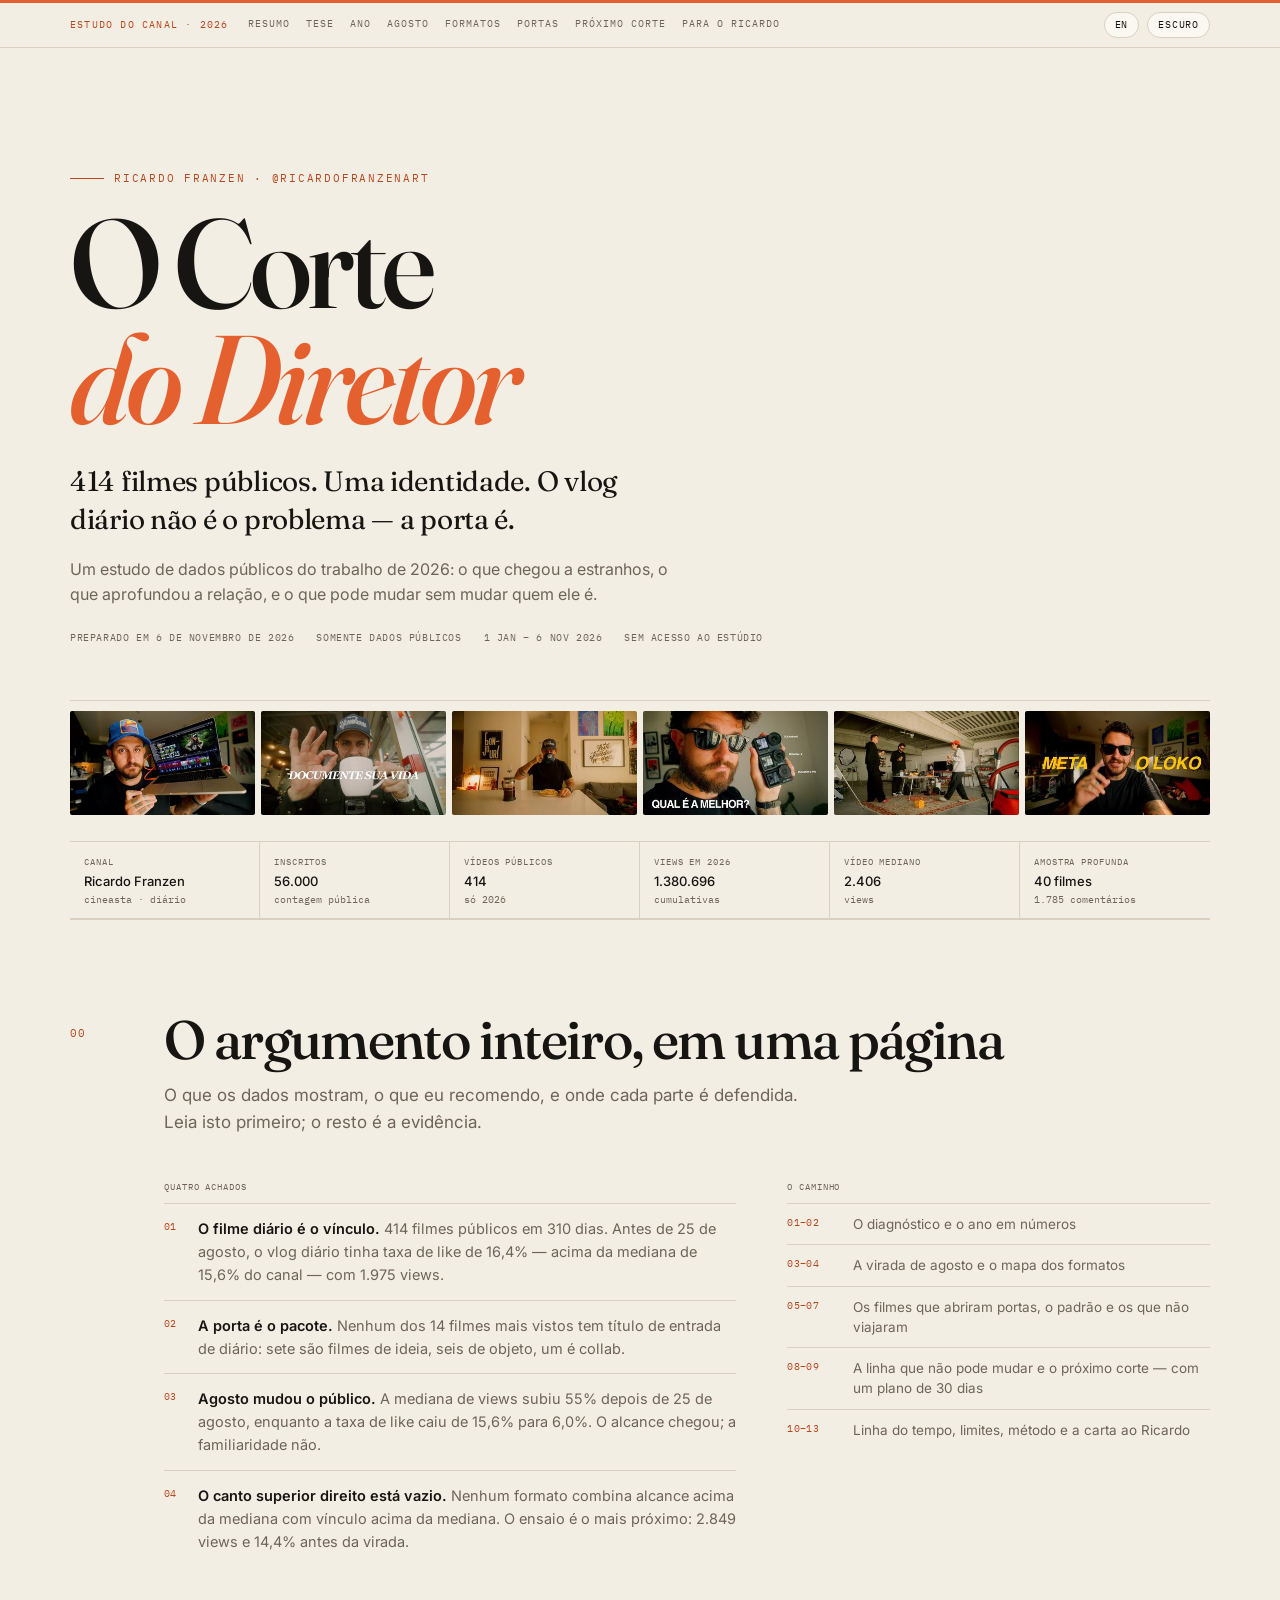
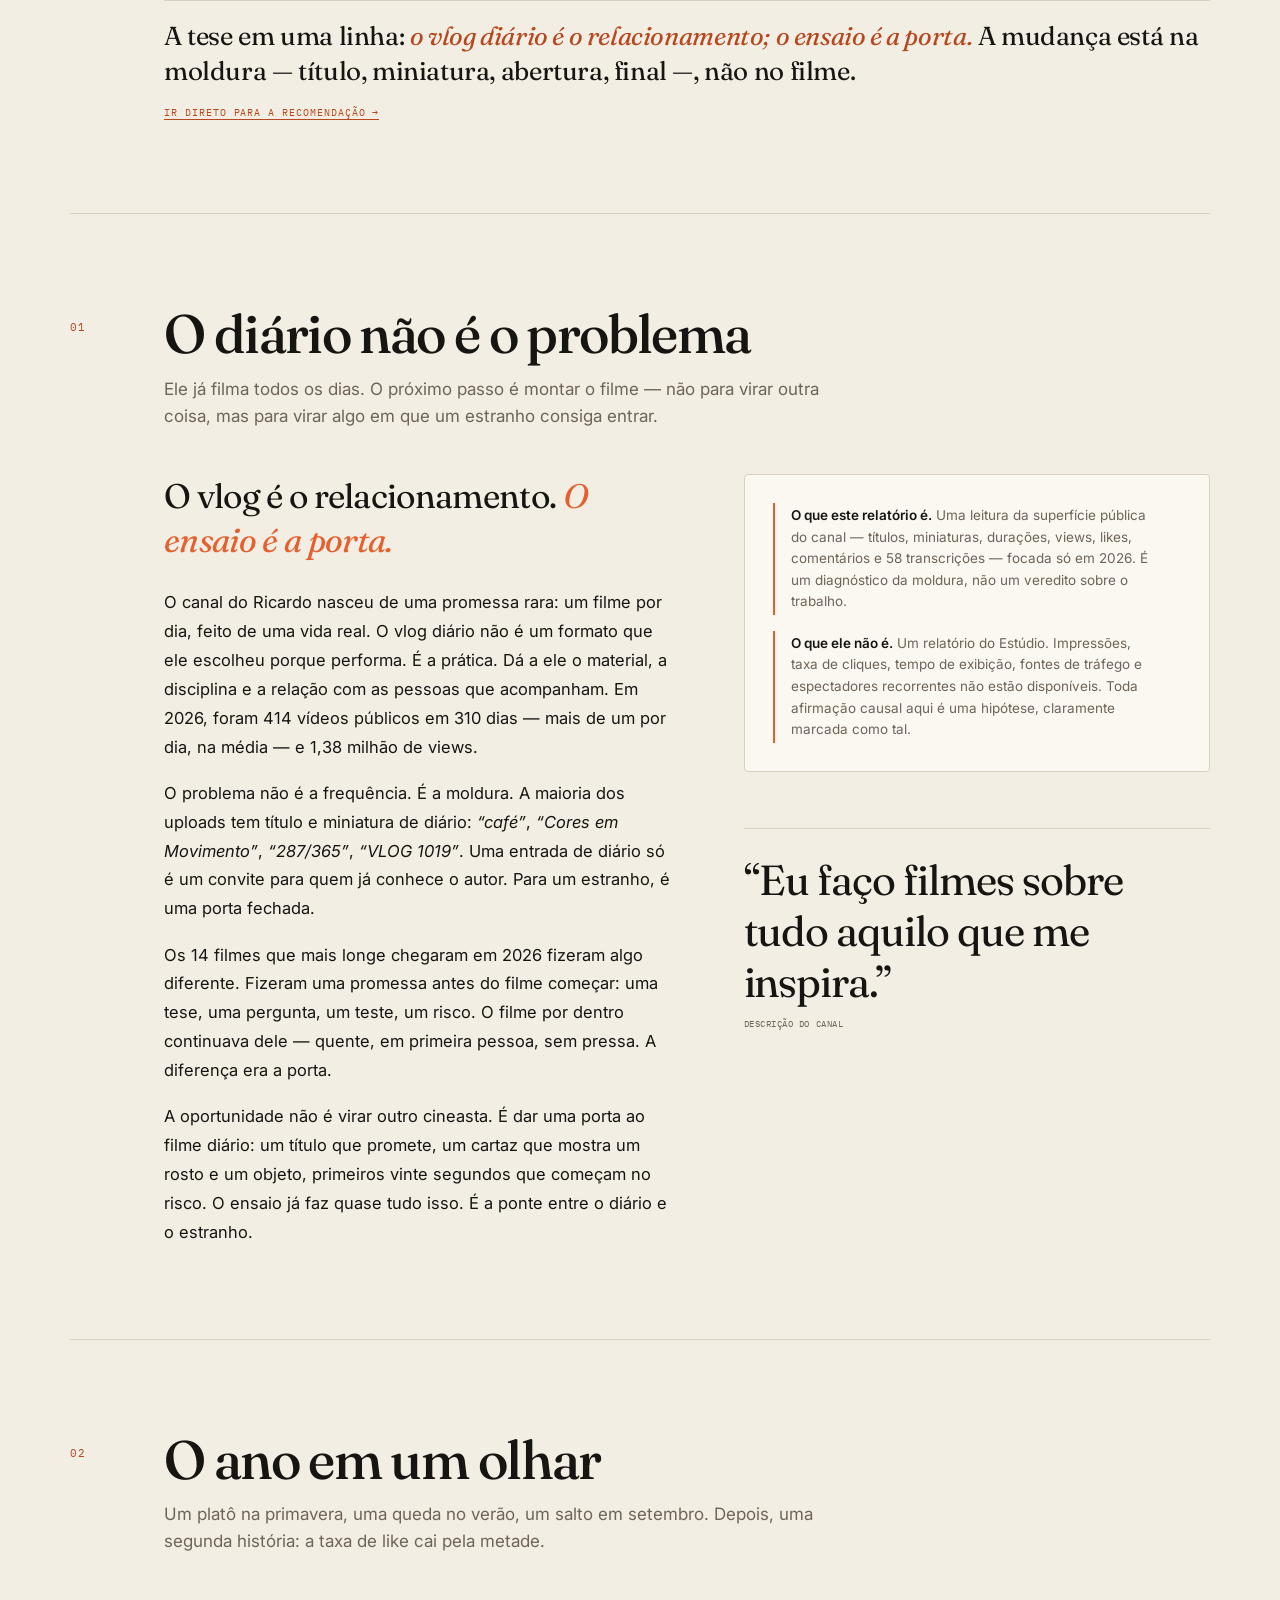
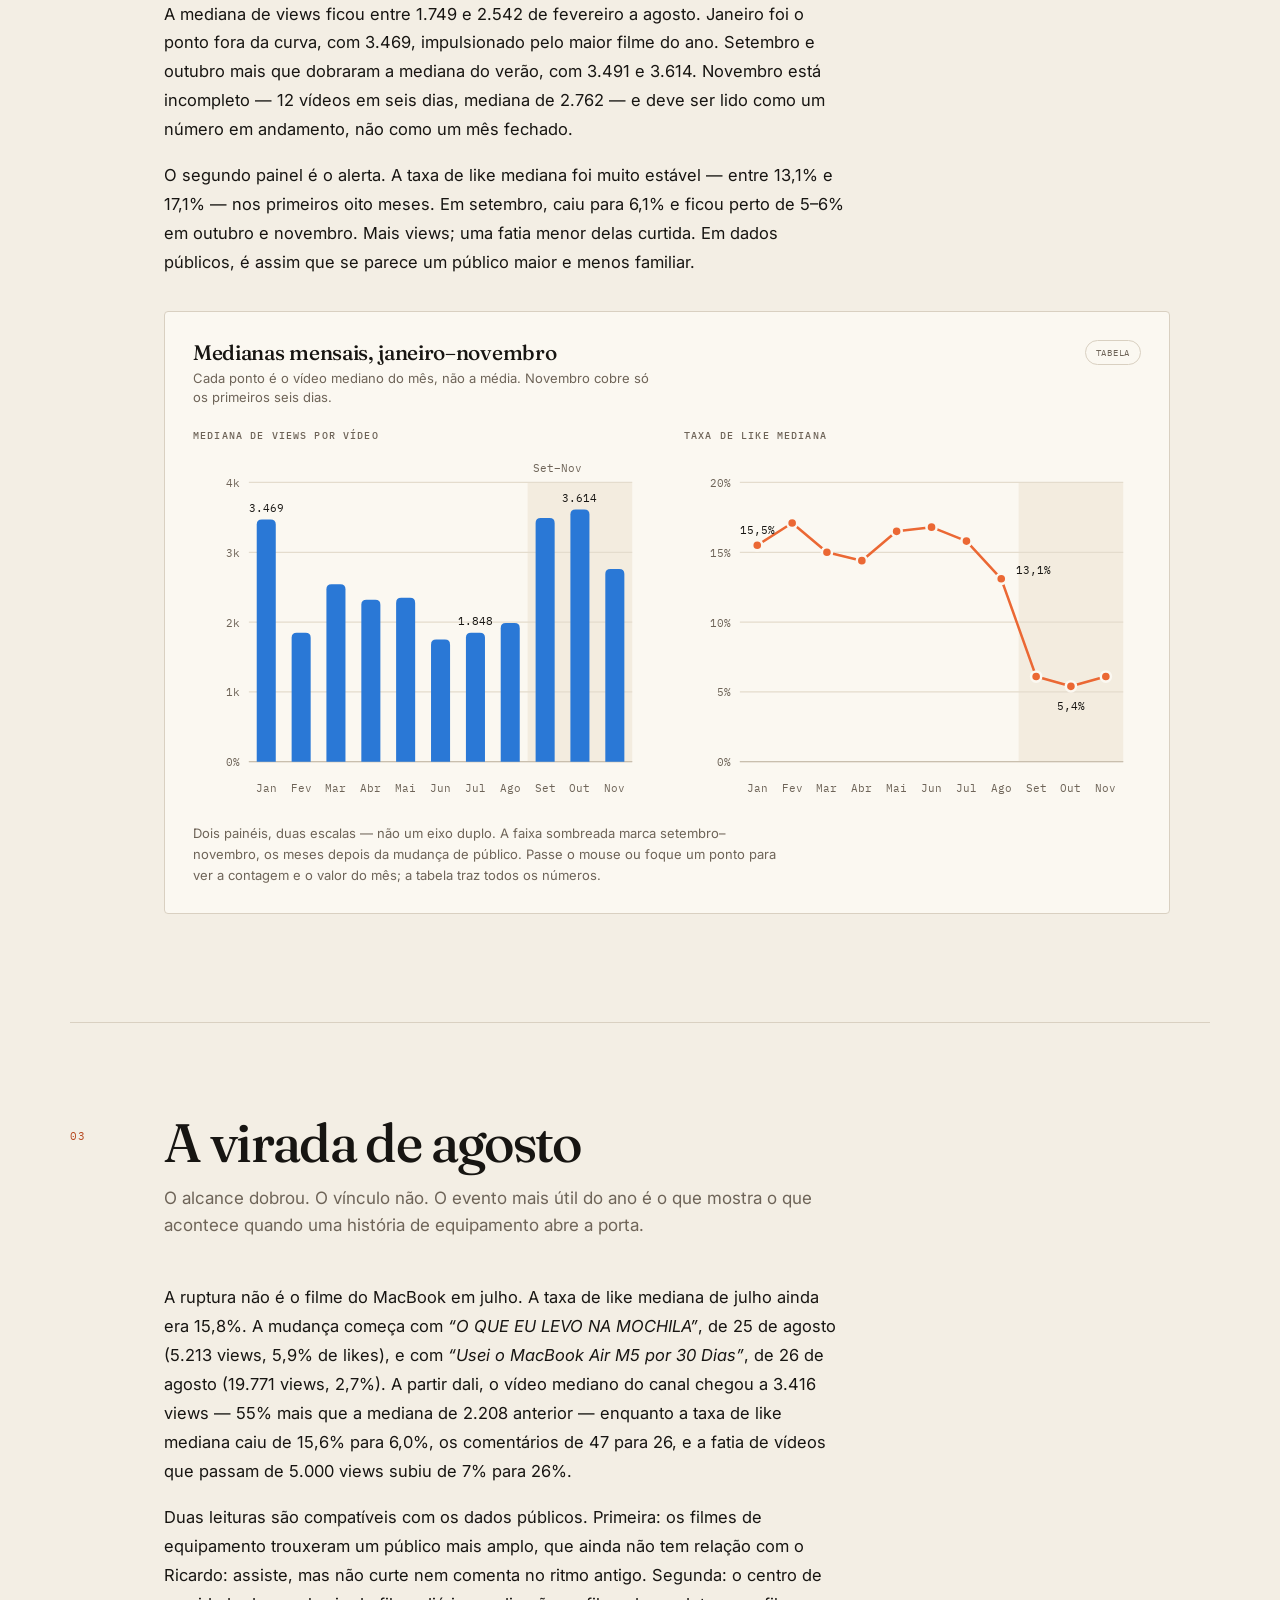
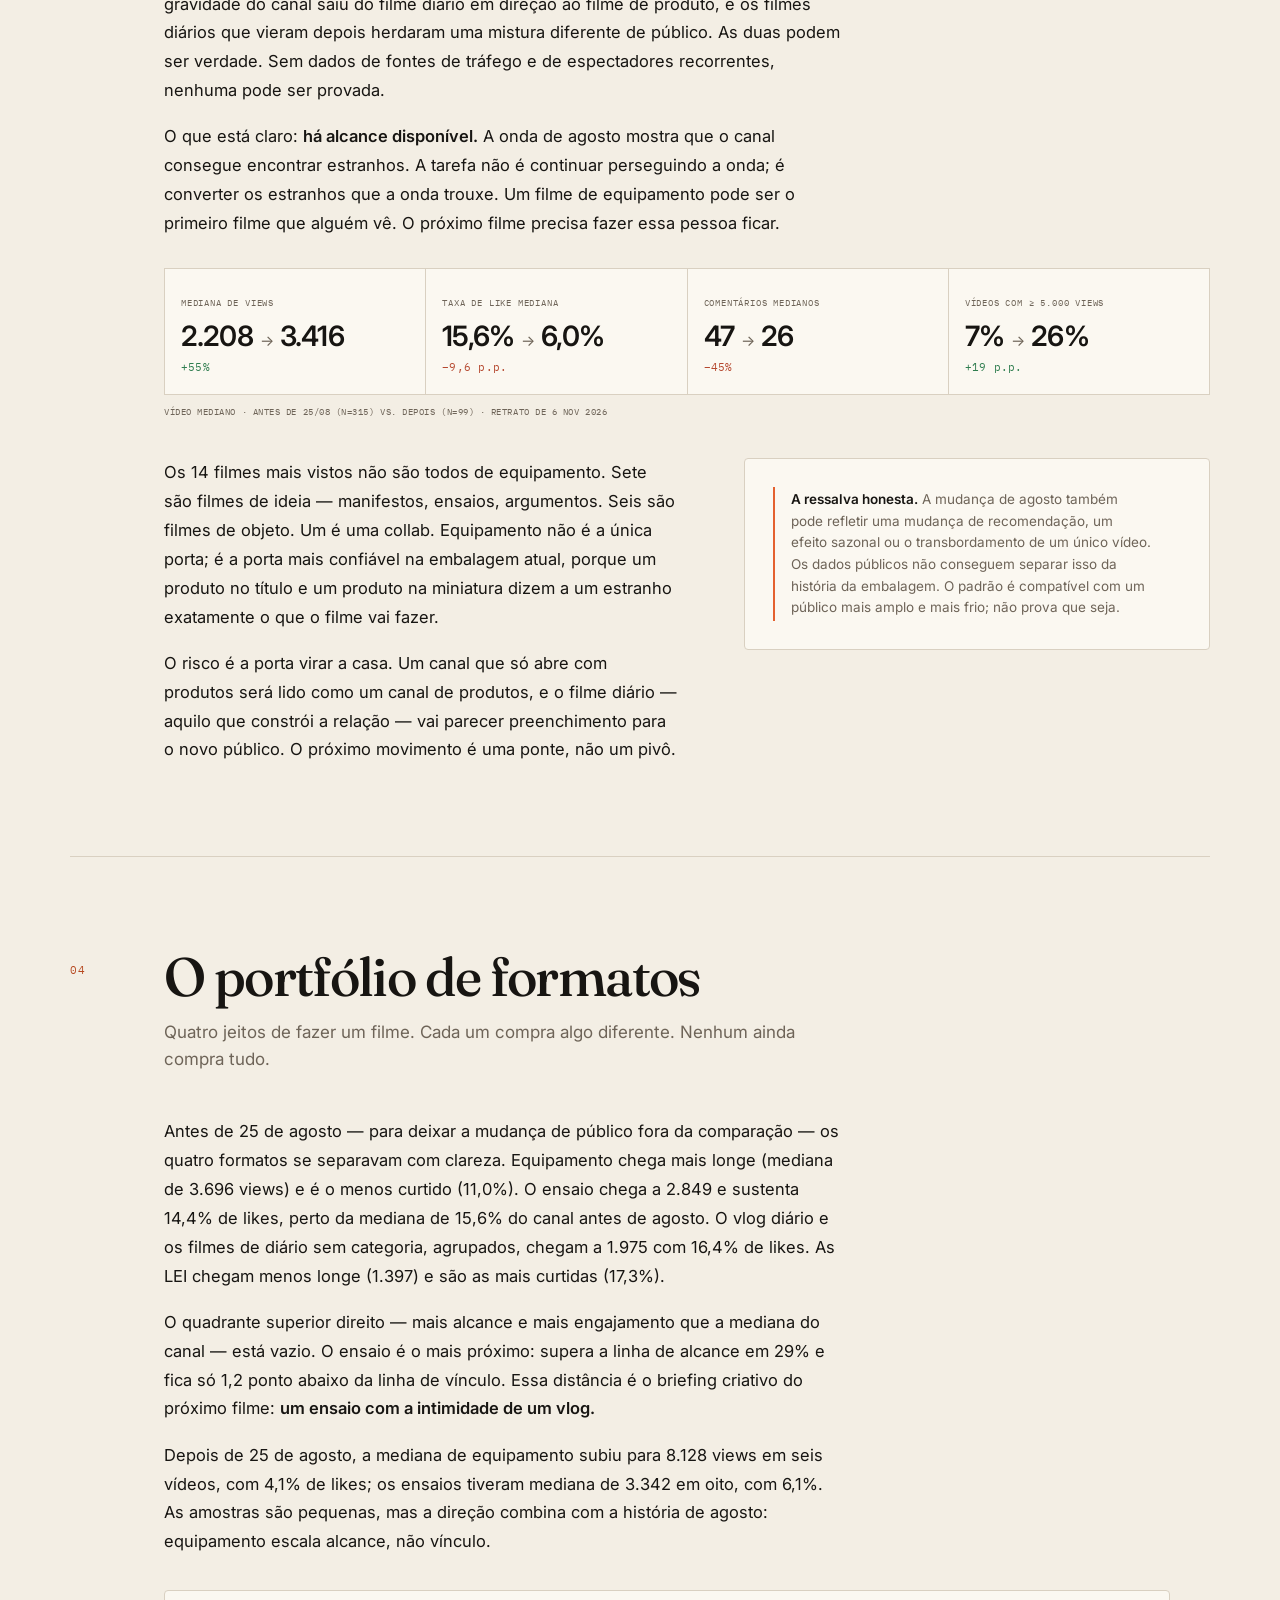
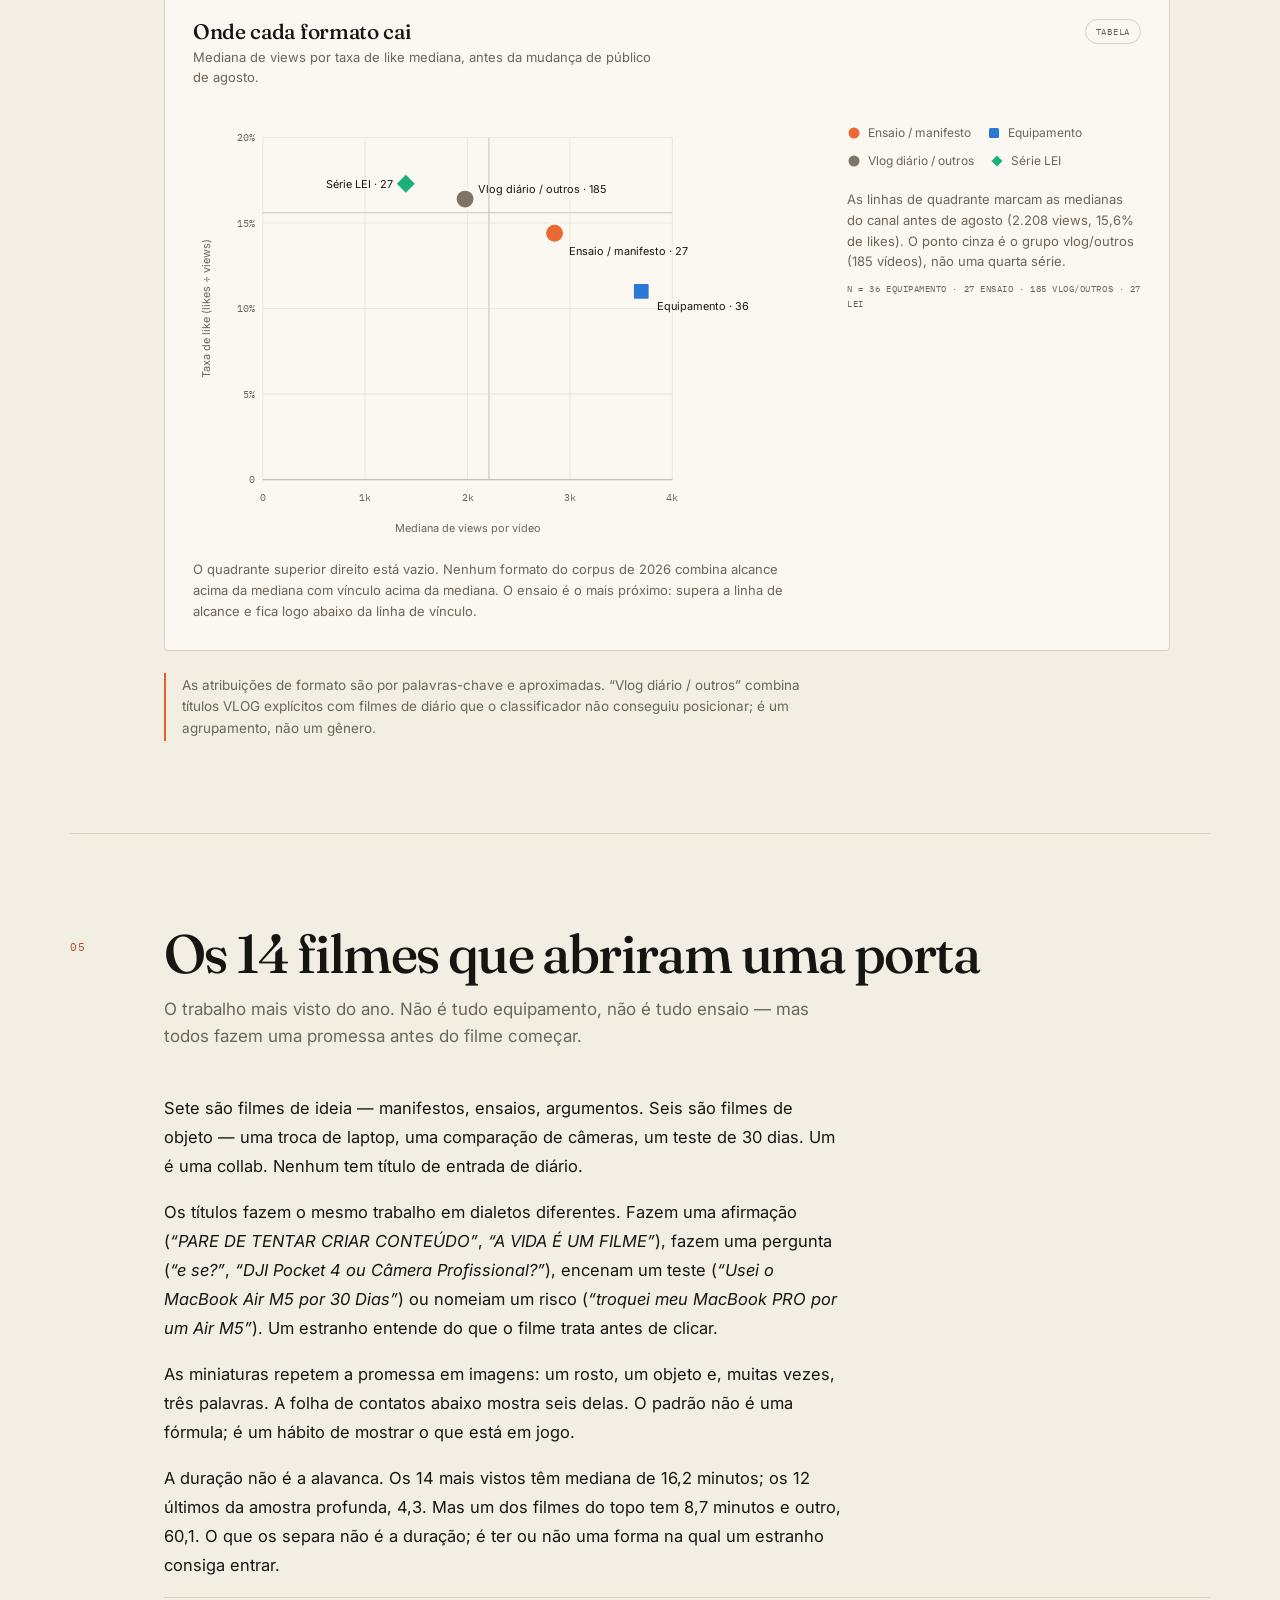
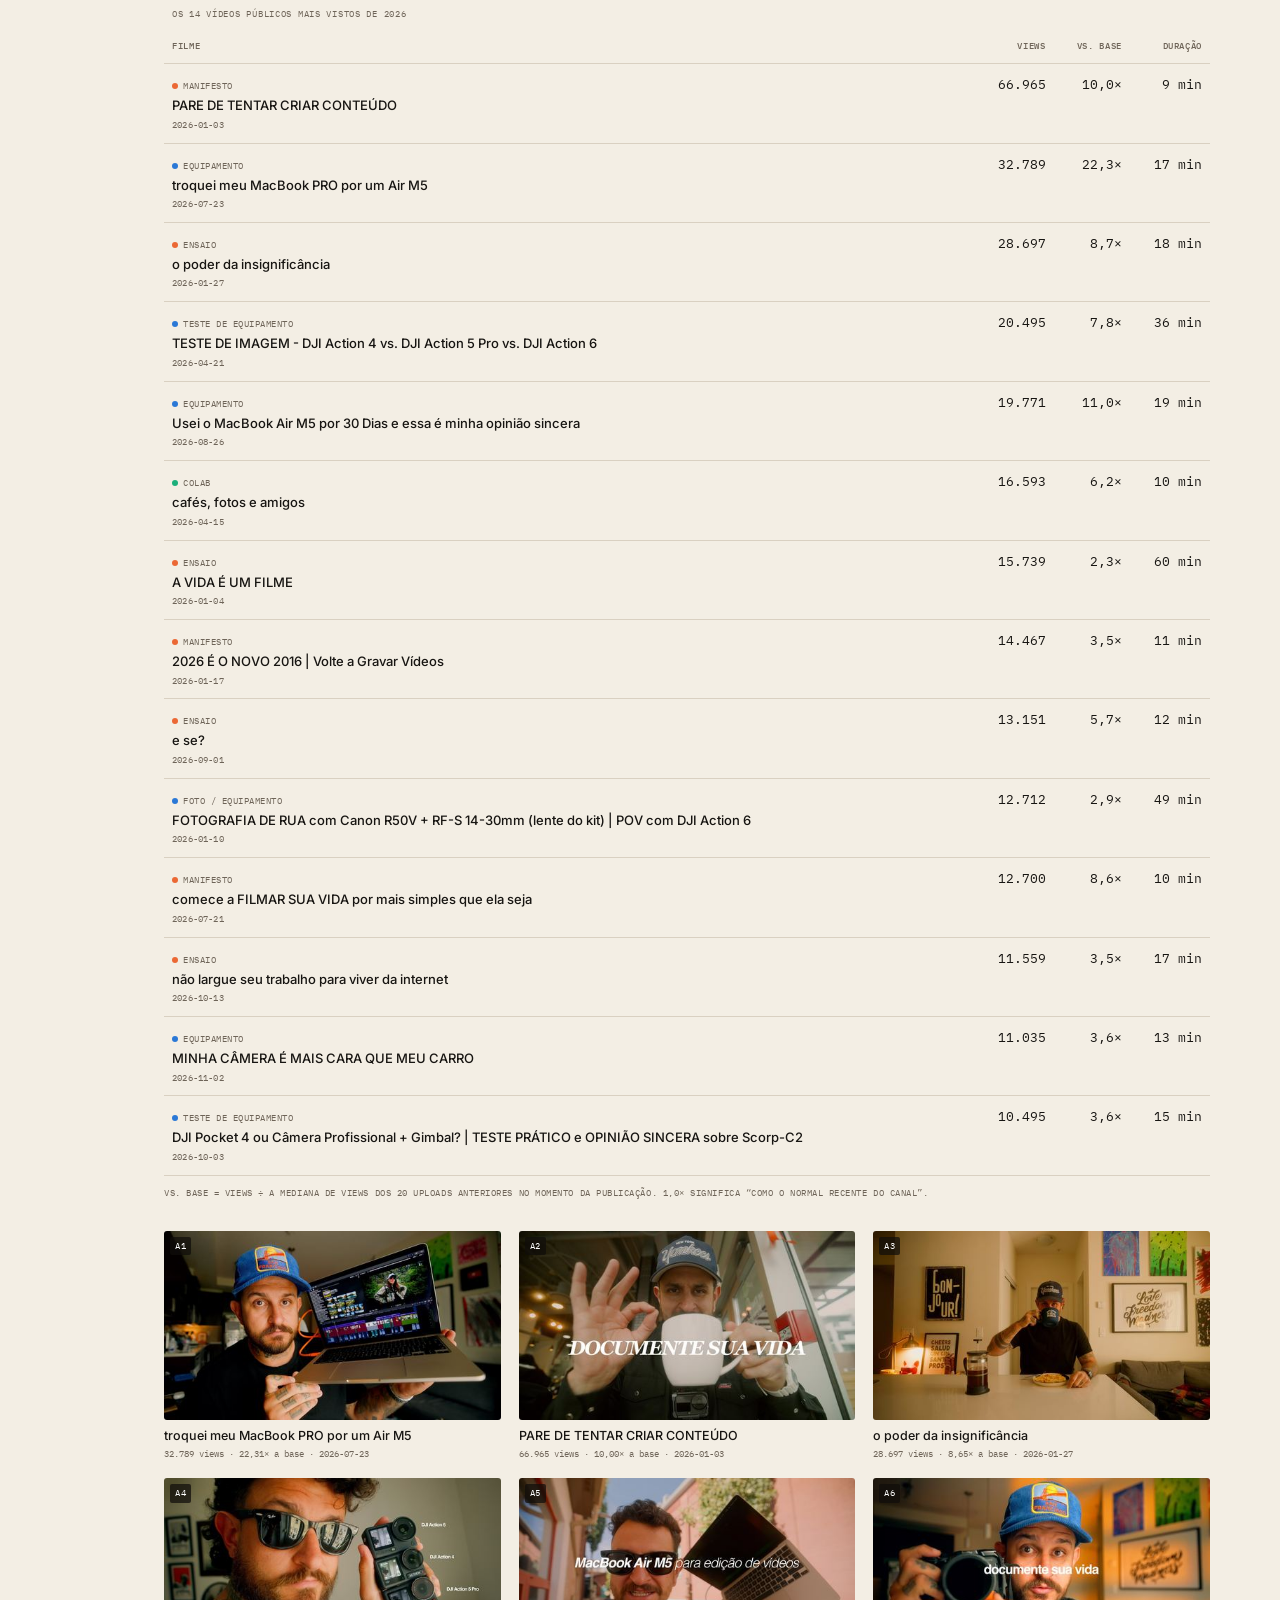
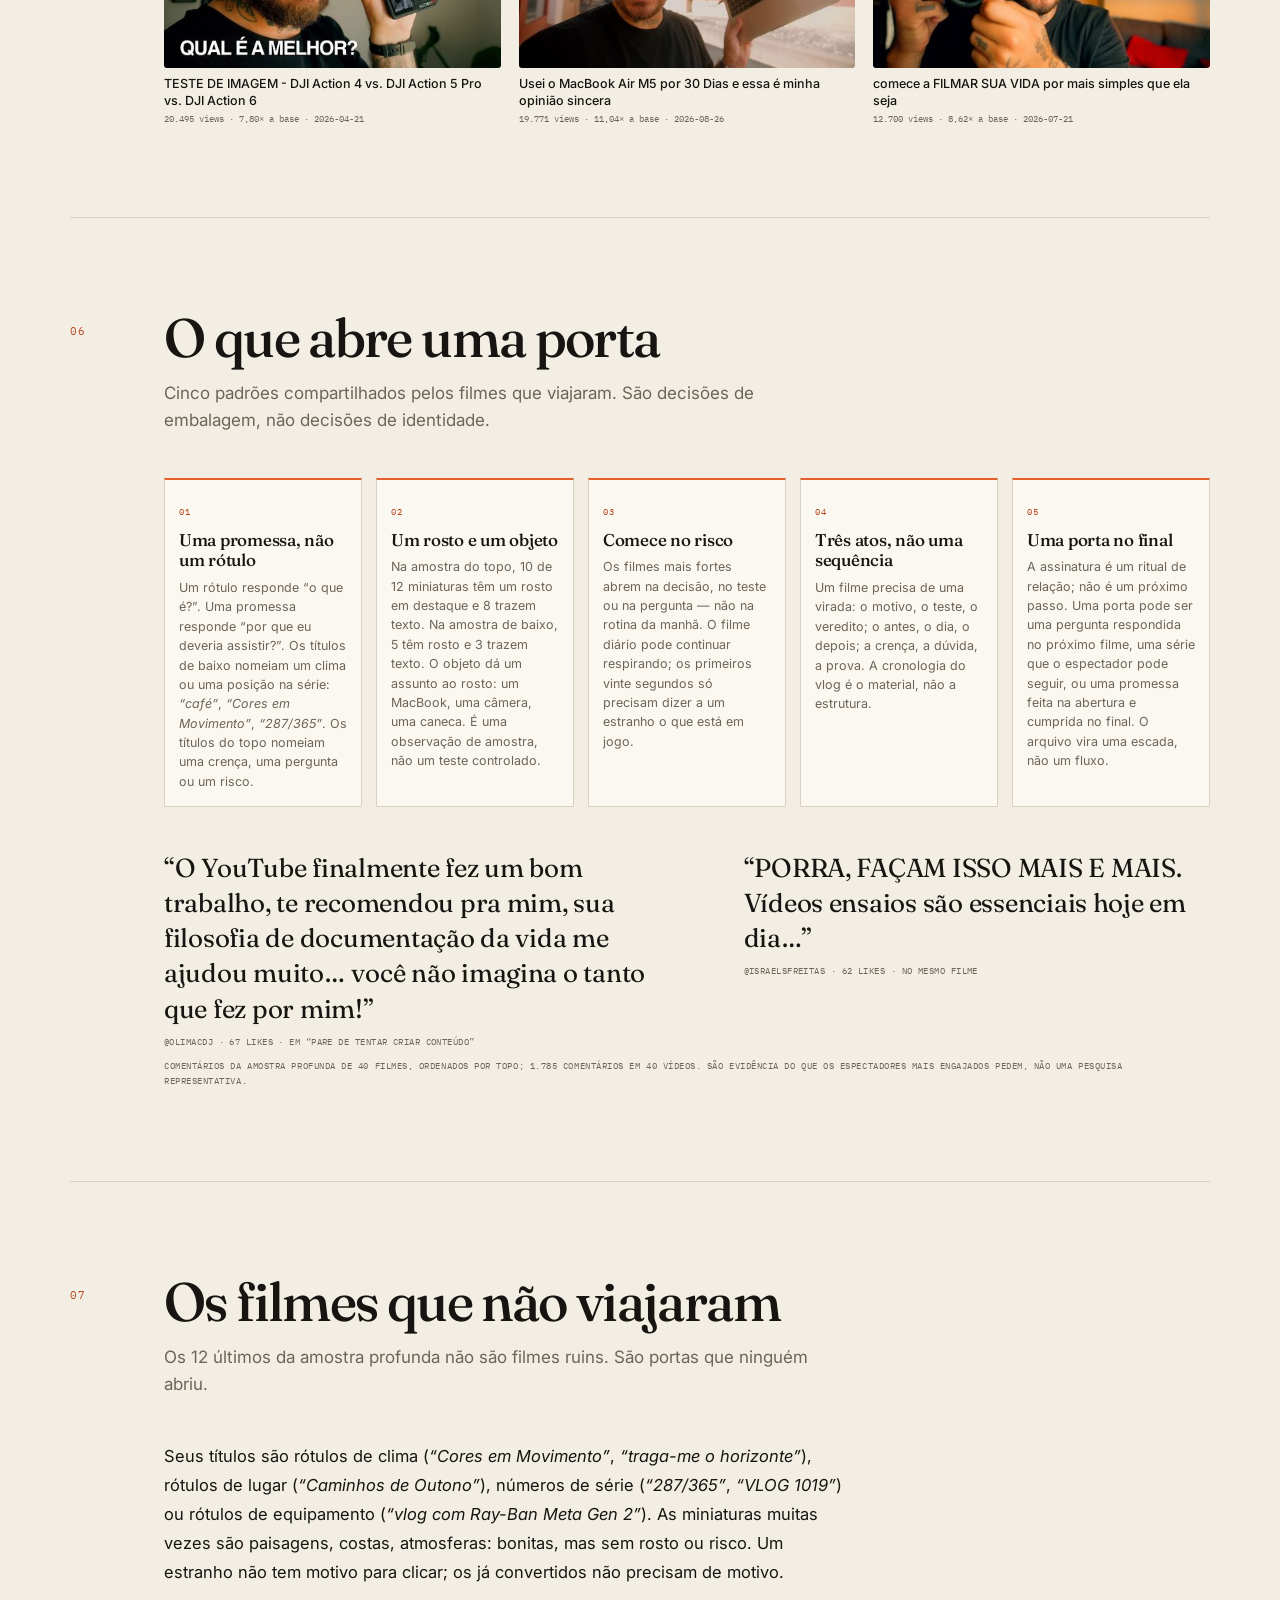
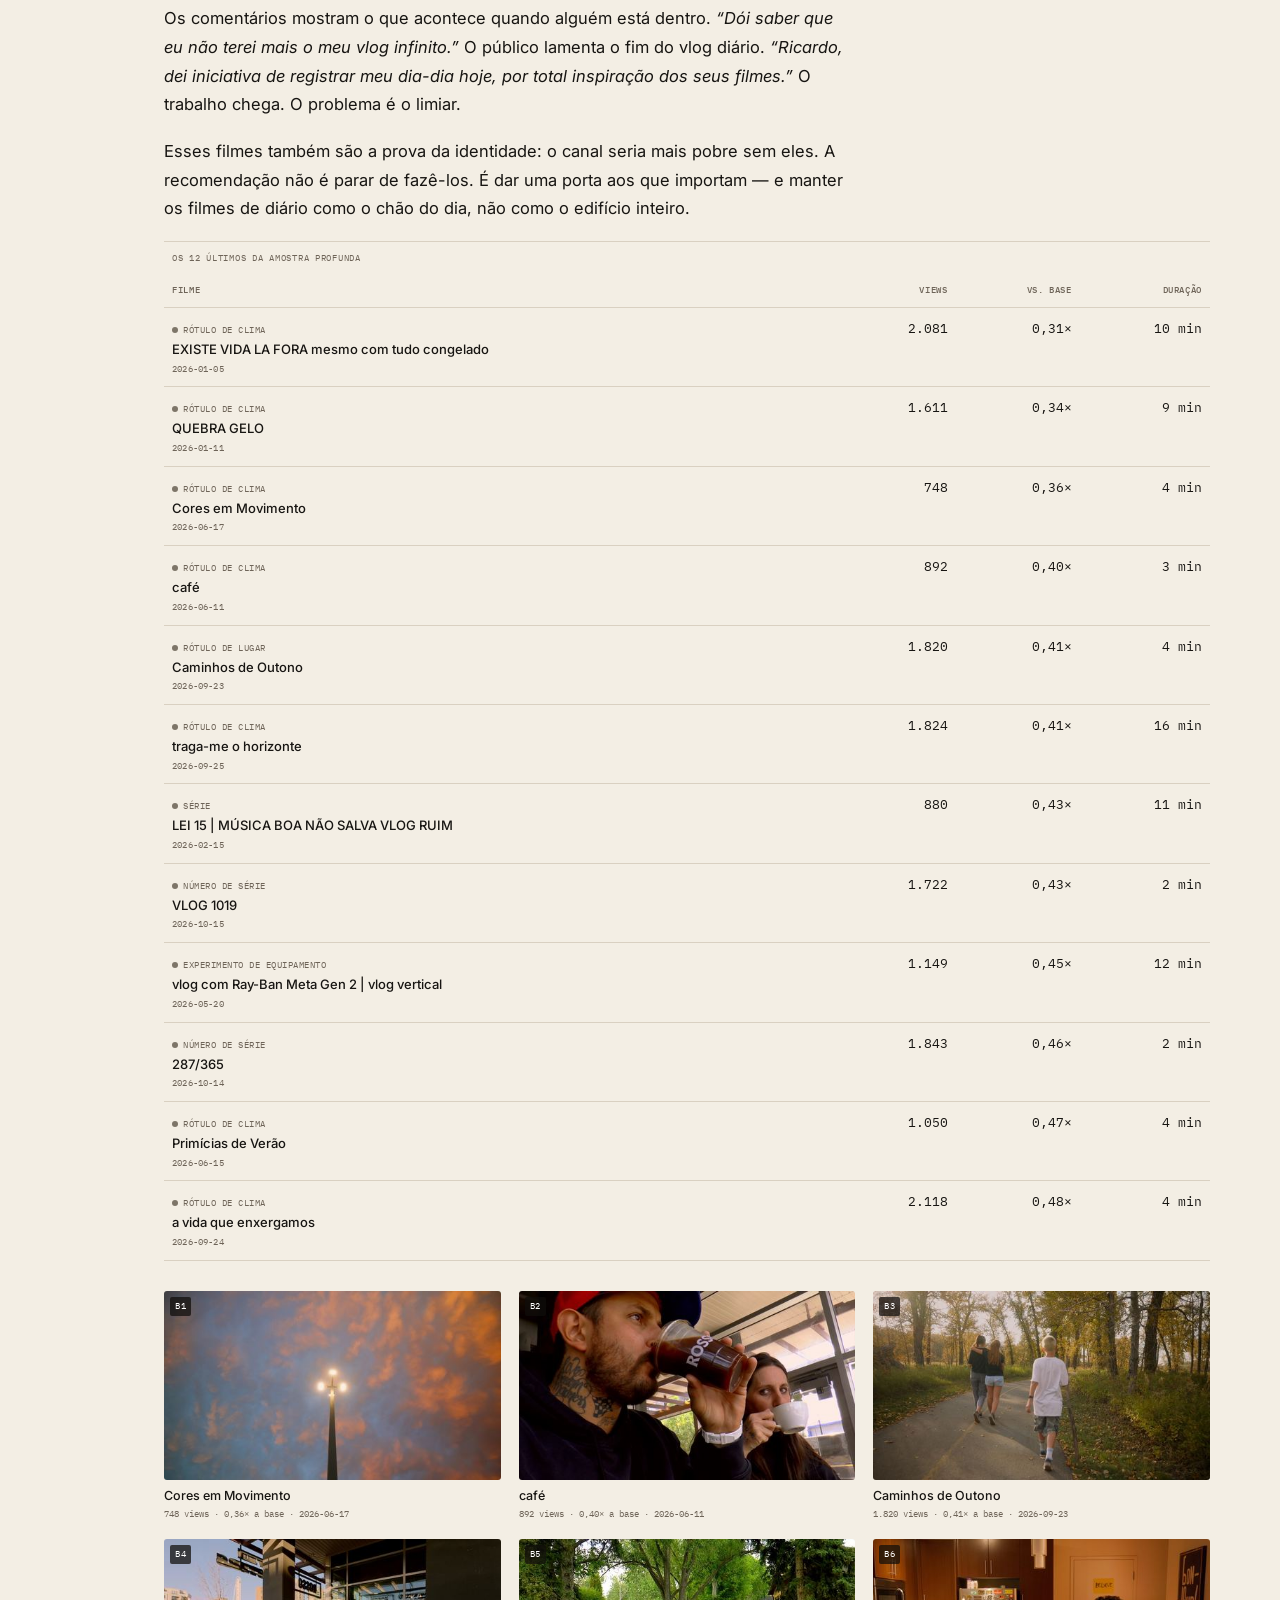
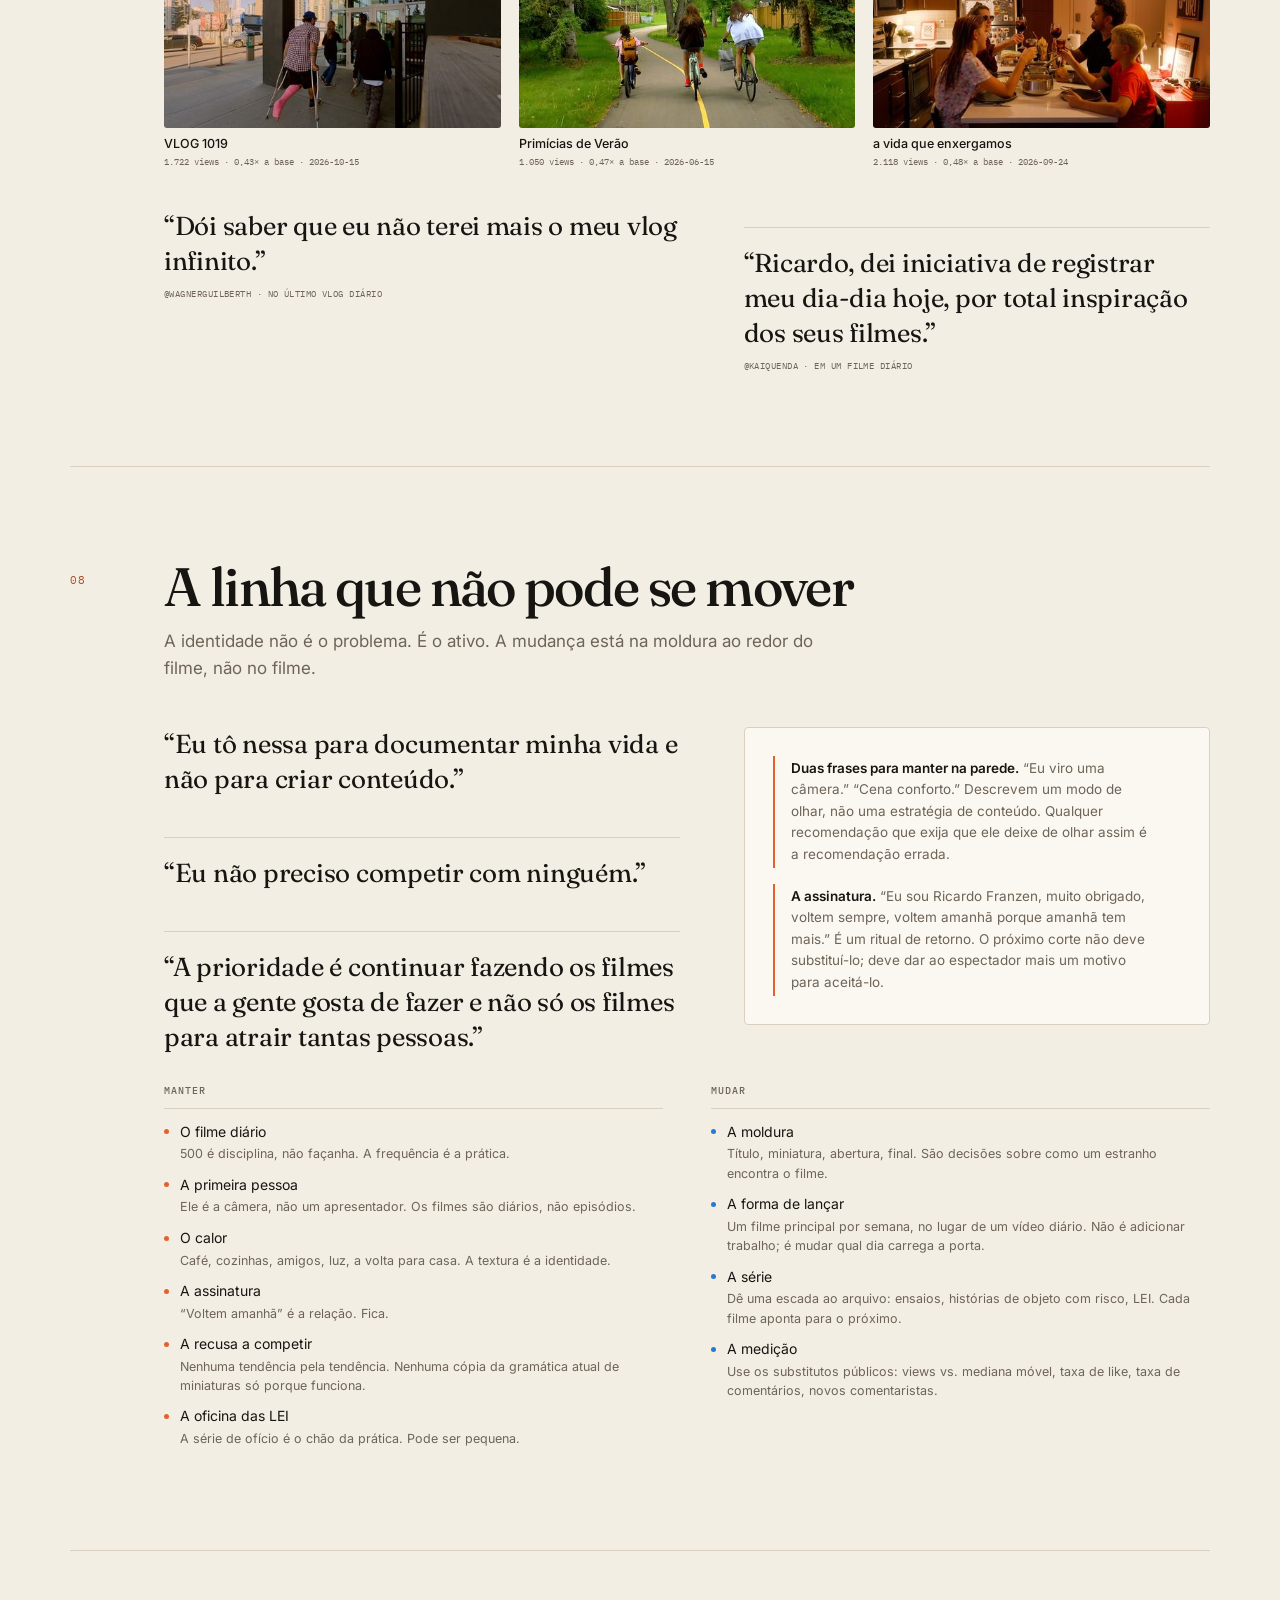
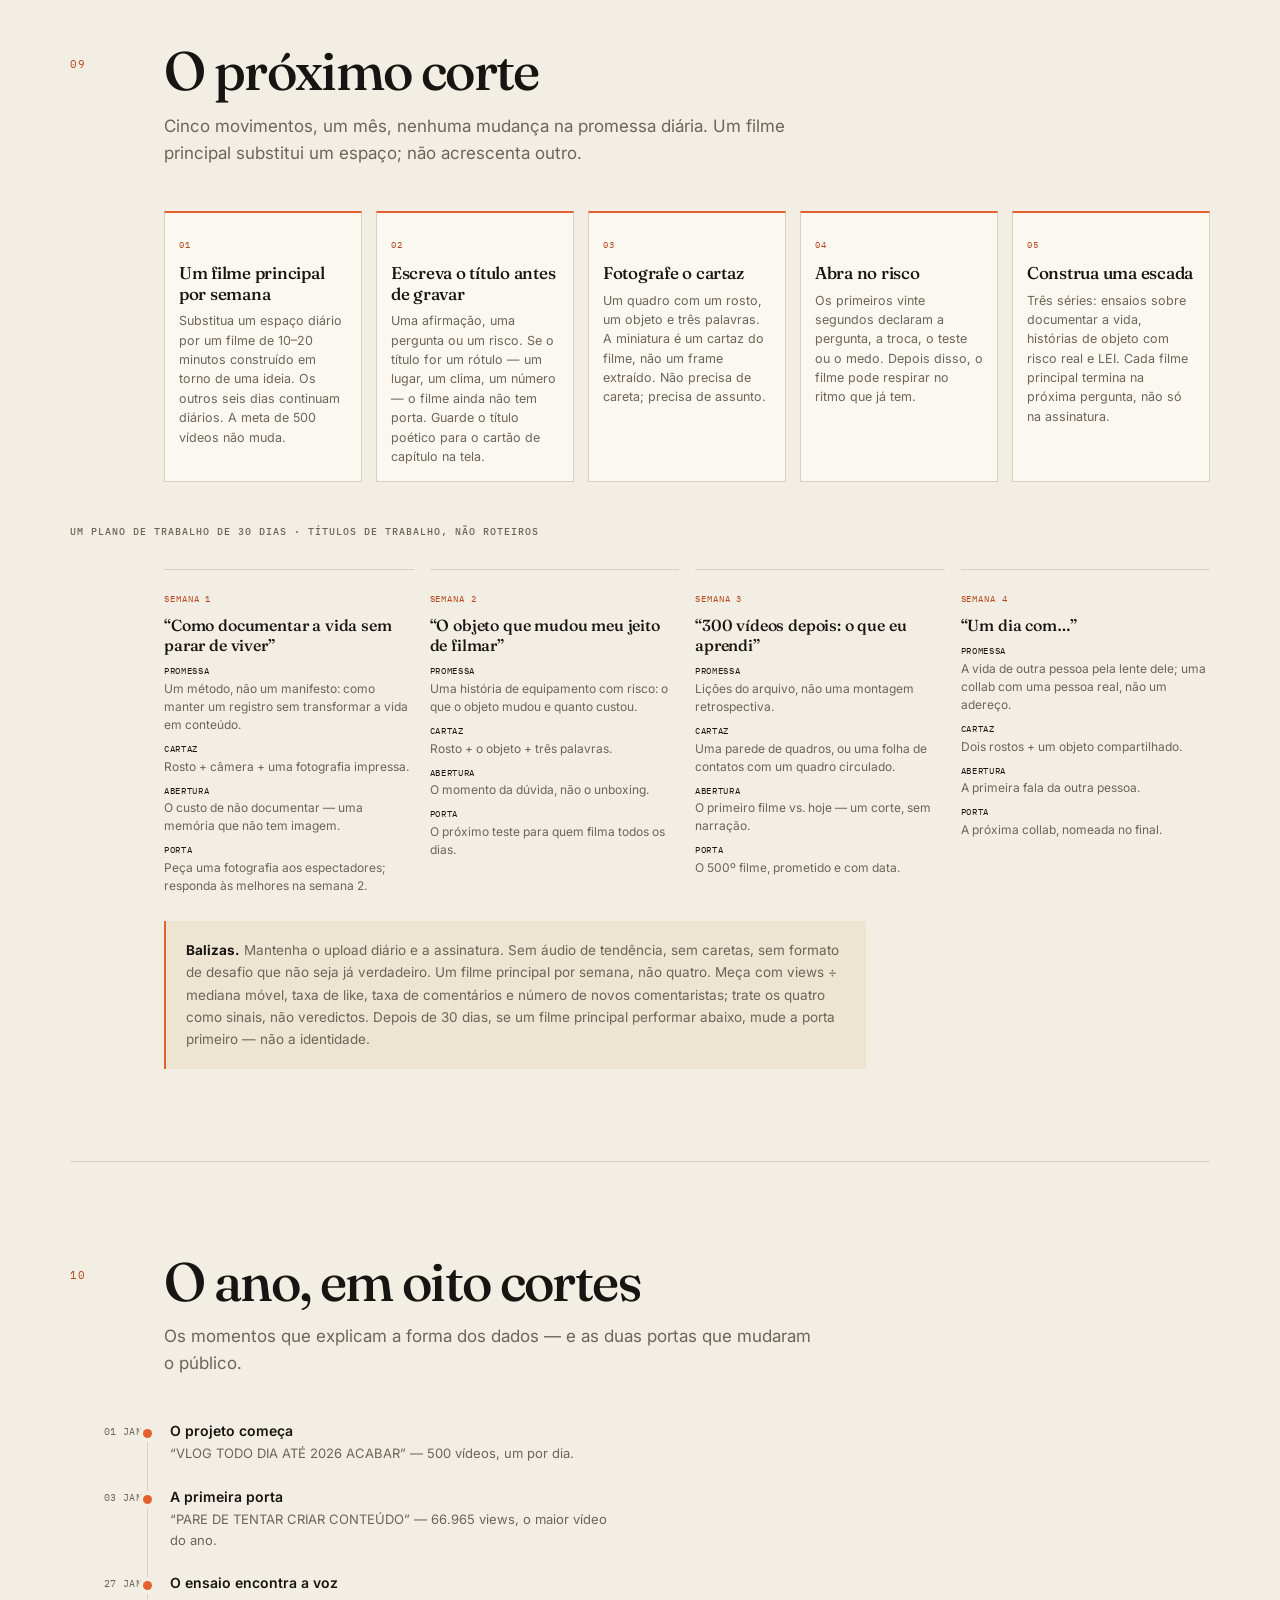
==== commit e613f37d: "Polish report accessibility and mobile navigation - Serve the report at the site root so deep links " ====
--- a/report/ricardo-franzen.html
+++ b/report/ricardo-franzen.html
@@ -8,6 +8,9 @@
 <link rel="preconnect" href="https://fonts.googleapis.com">
 <link rel="preconnect" href="https://fonts.gstatic.com" crossorigin>
 <link href="https://fonts.googleapis.com/css2?family=Fraunces:ital,opsz,wght@0,9..144,300..700;1,9..144,300..700&family=IBM+Plex+Mono:wght@400;500&family=Inter:wght@300..700&display=swap" rel="stylesheet">
+<script>
+  try{var t=localStorage.getItem('rf-theme');if(t==='light'||t==='dark')document.documentElement.setAttribute('data-theme',t);}catch(e){}
+</script>
 <style>
   :root{
     color-scheme: light;
@@ -19,7 +22,7 @@
     --grid:#E4DCCD;
     --axis:#C9BFAE;
     --wash:#EDE4D2;
-    --accent:#B94A20;
+    --accent:#B6471E;
     --accent-bright:#E4612F;
     --series-gear:#2a78d6;
     --series-essay:#eb6834;
@@ -95,7 +98,7 @@
     z-index:20;
     pointer-events:none;
   }
-  ::selection{background:var(--accent-bright);color:#fff}
+  ::selection{background:var(--ink);color:var(--paper)}
   a{color:var(--accent);text-decoration:none;border-bottom:1px solid transparent}
   a:hover{border-bottom-color:currentColor}
   a:focus-visible,button:focus-visible,[tabindex]:focus-visible{outline:2px solid var(--accent);outline-offset:3px}
@@ -129,6 +132,9 @@
     font-family:var(--mono);font-size:10px;letter-spacing:.1em;text-transform:uppercase;
   }
   .top-nav::-webkit-scrollbar{display:none}
+  .top-nav[data-fade~="right"]{-webkit-mask-image:linear-gradient(90deg,#000 calc(100% - 26px),transparent 100%);mask-image:linear-gradient(90deg,#000 calc(100% - 26px),transparent 100%)}
+  .top-nav[data-fade~="left"]{-webkit-mask-image:linear-gradient(90deg,transparent 0,#000 16px);mask-image:linear-gradient(90deg,transparent 0,#000 16px)}
+  .top-nav[data-fade~="left"][data-fade~="right"]{-webkit-mask-image:linear-gradient(90deg,transparent 0,#000 16px,#000 calc(100% - 26px),transparent 100%);mask-image:linear-gradient(90deg,transparent 0,#000 16px,#000 calc(100% - 26px),transparent 100%)}
   .top-nav a{
     color:var(--muted);border-bottom:1px solid transparent;white-space:nowrap;
     padding-block:3px;
@@ -293,7 +299,7 @@
   .summary-map li:last-child{border-bottom:0}
   .summary-map li span{font-family:var(--mono);font-size:9.5px;letter-spacing:.04em;color:var(--accent);padding-top:2px}
   .summary-thesis{margin-top:clamp(22px,3vw,34px);border-top:1px solid var(--line);padding-top:18px;font-family:var(--serif);font-size:clamp(20px,2.6vw,26px);line-height:1.35;letter-spacing:-.015em;max-width:64ch}
-  .summary-thesis em{font-style:italic;color:var(--accent-bright)}
+  .summary-thesis em{font-style:italic;color:var(--accent)}
   .summary-jump{margin-top:16px;font-family:var(--mono);font-size:9.5px;letter-spacing:.1em;text-transform:uppercase}
   .summary-jump a{border-bottom:1px solid currentColor}
 
@@ -311,7 +317,7 @@
   .kpi-delta.down{color:var(--bad)}
 
   /* ---------- tables ---------- */
-  .table-wrap{overflow-x:auto;margin-top:18px;border-top:1px solid var(--line);-webkit-overflow-scrolling:touch}
+  .table-wrap{overflow-x:auto;margin-top:18px;border-top:1px solid var(--line);-webkit-overflow-scrolling:touch;scroll-margin-top:70px}
   table{width:100%;border-collapse:collapse;font-size:13px;min-width:520px}
   caption{text-align:left;font-family:var(--mono);font-size:9px;letter-spacing:.08em;text-transform:uppercase;color:var(--muted);padding:9px 8px 8px}
   th{
@@ -452,6 +458,9 @@
     .format-chart{overflow-x:auto;padding-bottom:4px;overscroll-behavior-x:contain}
     .format-chart .chart-svg{min-width:500px}
     .scroll-hint{display:block!important}
+    .chart-svg .tick,.chart-svg .val{font-size:10.5px}
+    .chart-svg .band-label{font-size:9.5px}
+    .chart-svg .val-label,.chart-svg .axis-title{font-size:11px}
   }
   @media (max-width:760px){
     section > *{margin-left:0}
@@ -479,8 +488,9 @@
     .sheet{grid-template-columns:1fr}
     .moves,.plan{grid-template-columns:1fr}
     .topbar-inner{gap:10px}
-    .top-nav{gap:12px;font-size:9px}
-    .lang-switch,.theme-toggle{padding:5px 8px;font-size:9px}
+    .top-nav{gap:12px}
+    .lang-switch,.theme-toggle{padding:5px 8px;position:relative}
+    .lang-switch::after,.theme-toggle::after{content:"";position:absolute;inset:-11px -4px}
     .deck{max-width:none}
     .prose{font-size:16px}
     table{min-width:480px}
@@ -634,7 +644,7 @@
           <h3>Medianas mensais, janeiro–novembro</h3>
           <p>Cada ponto é o vídeo mediano do mês, não a média. Novembro cobre só os primeiros seis dias.</p>
         </div>
-        <button class="ghost" type="button" data-table="tbl-year" aria-expanded="false">Tabela</button>
+        <button class="ghost" type="button" data-table="tbl-year" aria-controls="tbl-year" aria-expanded="false">Tabela</button>
       </div>
       <div class="chart-grid">
         <div class="panel">
@@ -650,7 +660,7 @@
       <div class="table-wrap" id="tbl-year" hidden>
         <table>
           <caption>Medianas mensais, 2026</caption>
-          <thead><tr><th>Mês</th><th class="num">Vídeos</th><th class="num">Mediana de views</th><th class="num">Taxa de like mediana</th><th class="num">Fatia ≥ 5 mil</th></tr></thead>
+          <thead><tr><th scope="col">Mês</th><th scope="col" class="num">Vídeos</th><th scope="col" class="num">Mediana de views</th><th scope="col" class="num">Taxa de like mediana</th><th scope="col" class="num">Fatia ≥ 5 mil</th></tr></thead>
           <tbody><tr><td>Jan</td><td>44</td><td>3.469</td><td>15,5%</td><td>25%</td></tr><tr><td>Fev</td><td>63</td><td>1.848</td><td>17,1%</td><td>2%</td></tr><tr><td>Mar</td><td>34</td><td>2.542</td><td>15,0%</td><td>3%</td></tr><tr><td>Abr</td><td>37</td><td>2.321</td><td>14,4%</td><td>14%</td></tr><tr><td>Mai</td><td>33</td><td>2.347</td><td>16,5%</td><td>3%</td></tr><tr><td>Jun</td><td>39</td><td>1.749</td><td>16,8%</td><td>0%</td></tr><tr><td>Jul</td><td>34</td><td>1.848</td><td>15,8%</td><td>12%</td></tr><tr><td>Ago</td><td>42</td><td>1.986</td><td>13,1%</td><td>10%</td></tr><tr><td>Set</td><td>37</td><td>3.491</td><td>6,1%</td><td>30%</td></tr><tr><td>Out</td><td>39</td><td>3.614</td><td>5,4%</td><td>21%</td></tr><tr><td>Nov</td><td>12</td><td>2.762</td><td>6,1%</td><td>25%</td></tr></tbody>
         </table>
       </div>
@@ -709,7 +719,7 @@
           <h3>Onde cada formato cai</h3>
           <p>Mediana de views por taxa de like mediana, antes da mudança de público de agosto.</p>
         </div>
-        <button class="ghost" type="button" data-table="tbl-format" aria-expanded="false">Tabela</button>
+        <button class="ghost" type="button" data-table="tbl-format" aria-controls="tbl-format" aria-expanded="false">Tabela</button>
       </div>
       <p class="scroll-hint">Deslize o gráfico para ver os quatro formatos →</p>
       <div class="format-layout">
@@ -724,7 +734,7 @@
       <div class="table-wrap" id="tbl-format" hidden>
         <table>
           <caption>Medianas por formato, 1 jan – 24 ago 2026</caption>
-          <thead><tr><th>Formato</th><th class="num">Vídeos</th><th class="num">Mediana de views</th><th class="num">Taxa de like mediana</th></tr></thead>
+          <thead><tr><th scope="col">Formato</th><th scope="col" class="num">Vídeos</th><th scope="col" class="num">Mediana de views</th><th scope="col" class="num">Taxa de like mediana</th></tr></thead>
           <tbody><tr><td>Equipamento</td><td class='num'>36</td><td class='num'>3.696</td><td class='num'>11,0%</td></tr><tr><td>Ensaio / manifesto</td><td class='num'>27</td><td class='num'>2.849</td><td class='num'>14,4%</td></tr><tr><td>Vlog diário / outros</td><td class='num'>185</td><td class='num'>1.975</td><td class='num'>16,4%</td></tr><tr><td>Série LEI</td><td class='num'>27</td><td class='num'>1.397</td><td class='num'>17,3%</td></tr></tbody>
         </table>
       </div>
@@ -753,7 +763,7 @@
     <div class="table-wrap">
       <table>
         <caption>Os 14 vídeos públicos mais vistos de 2026</caption>
-        <thead><tr><th>Filme</th><th class="num">Views</th><th class="num">vs. base</th><th class="num">Duração</th></tr></thead>
+        <thead><tr><th scope="col">Filme</th><th scope="col" class="num">Views</th><th scope="col" class="num">vs. base</th><th scope="col" class="num">Duração</th></tr></thead>
         <tbody><tr><td class="tcell"><span class="tag tag-idea"><i></i>Manifesto</span><strong>PARE DE TENTAR CRIAR CONTEÚDO</strong><span class="sub">2026-01-03</span></td><td class="num">66.965</td><td class="num">10,0×</td><td class="num">9 min</td></tr><tr><td class="tcell"><span class="tag tag-object"><i></i>Equipamento</span><strong>troquei meu MacBook PRO por um Air M5</strong><span class="sub">2026-07-23</span></td><td class="num">32.789</td><td class="num">22,3×</td><td class="num">17 min</td></tr><tr><td class="tcell"><span class="tag tag-idea"><i></i>Ensaio</span><strong>o poder da insignificância</strong><span class="sub">2026-01-27</span></td><td class="num">28.697</td><td class="num">8,7×</td><td class="num">18 min</td></tr><tr><td class="tcell"><span class="tag tag-object"><i></i>Teste de equipamento</span><strong>TESTE DE IMAGEM - DJI Action 4 vs. DJI Action 5 Pro vs. DJI Action 6</strong><span class="sub">2026-04-21</span></td><td class="num">20.495</td><td class="num">7,8×</td><td class="num">36 min</td></tr><tr><td class="tcell"><span class="tag tag-object"><i></i>Equipamento</span><strong>Usei o MacBook Air M5 por 30 Dias e essa é minha opinião sincera</strong><span class="sub">2026-08-26</span></td><td class="num">19.771</td><td class="num">11,0×</td><td class="num">19 min</td></tr><tr><td class="tcell"><span class="tag tag-collab"><i></i>Colab</span><strong>cafés, fotos e amigos</strong><span class="sub">2026-04-15</span></td><td class="num">16.593</td><td class="num">6,2×</td><td class="num">10 min</td></tr><tr><td class="tcell"><span class="tag tag-idea"><i></i>Ensaio</span><strong>A VIDA É UM FILME</strong><span class="sub">2026-01-04</span></td><td class="num">15.739</td><td class="num">2,3×</td><td class="num">60 min</td></tr><tr><td class="tcell"><span class="tag tag-idea"><i></i>Manifesto</span><strong>2026 É O NOVO 2016 | Volte a Gravar Vídeos</strong><span class="sub">2026-01-17</span></td><td class="num">14.467</td><td class="num">3,5×</td><td class="num">11 min</td></tr><tr><td class="tcell"><span class="tag tag-idea"><i></i>Ensaio</span><strong>e se?</strong><span class="sub">2026-09-01</span></td><td class="num">13.151</td><td class="num">5,7×</td><td class="num">12 min</td></tr><tr><td class="tcell"><span class="tag tag-object"><i></i>Foto / equipamento</span><strong>FOTOGRAFIA DE RUA com Canon R50V + RF-S 14-30mm (lente do kit) | POV com DJI Action 6</strong><span class="sub">2026-01-10</span></td><td class="num">12.712</td><td class="num">2,9×</td><td class="num">49 min</td></tr><tr><td class="tcell"><span class="tag tag-idea"><i></i>Manifesto</span><strong>comece a FILMAR SUA VIDA por mais simples que ela seja</strong><span class="sub">2026-07-21</span></td><td class="num">12.700</td><td class="num">8,6×</td><td class="num">10 min</td></tr><tr><td class="tcell"><span class="tag tag-idea"><i></i>Ensaio</span><strong>não largue seu trabalho para viver da internet</strong><span class="sub">2026-10-13</span></td><td class="num">11.559</td><td class="num">3,5×</td><td class="num">17 min</td></tr><tr><td class="tcell"><span class="tag tag-object"><i></i>Equipamento</span><strong>MINHA CÂMERA É MAIS CARA QUE MEU CARRO</strong><span class="sub">2026-11-02</span></td><td class="num">11.035</td><td class="num">3,6×</td><td class="num">13 min</td></tr><tr><td class="tcell"><span class="tag tag-object"><i></i>Teste de equipamento</span><strong>DJI Pocket 4 ou Câmera Profissional + Gimbal? | TESTE PRÁTICO e OPINIÃO SINCERA sobre Scorp-C2</strong><span class="sub">2026-10-03</span></td><td class="num">10.495</td><td class="num">3,6×</td><td class="num">15 min</td></tr></tbody>
       </table>
     </div>
@@ -836,7 +846,7 @@
     <div class="table-wrap">
       <table>
         <caption>Os 12 últimos da amostra profunda</caption>
-        <thead><tr><th>Filme</th><th class="num">Views</th><th class="num">vs. base</th><th class="num">Duração</th></tr></thead>
+        <thead><tr><th scope="col">Filme</th><th scope="col" class="num">Views</th><th scope="col" class="num">vs. base</th><th scope="col" class="num">Duração</th></tr></thead>
         <tbody><tr><td class="tcell"><span class="tag tag-label"><i></i>Rótulo de clima</span><strong>EXISTE VIDA LA FORA mesmo com tudo congelado</strong><span class="sub">2026-01-05</span></td><td class="num">2.081</td><td class="num">0,31×</td><td class="num">10 min</td></tr><tr><td class="tcell"><span class="tag tag-label"><i></i>Rótulo de clima</span><strong>QUEBRA GELO</strong><span class="sub">2026-01-11</span></td><td class="num">1.611</td><td class="num">0,34×</td><td class="num">9 min</td></tr><tr><td class="tcell"><span class="tag tag-label"><i></i>Rótulo de clima</span><strong>Cores em Movimento</strong><span class="sub">2026-06-17</span></td><td class="num">748</td><td class="num">0,36×</td><td class="num">4 min</td></tr><tr><td class="tcell"><span class="tag tag-label"><i></i>Rótulo de clima</span><strong>café</strong><span class="sub">2026-06-11</span></td><td class="num">892</td><td class="num">0,40×</td><td class="num">3 min</td></tr><tr><td class="tcell"><span class="tag tag-label"><i></i>Rótulo de lugar</span><strong>Caminhos de Outono</strong><span class="sub">2026-09-23</span></td><td class="num">1.820</td><td class="num">0,41×</td><td class="num">4 min</td></tr><tr><td class="tcell"><span class="tag tag-label"><i></i>Rótulo de clima</span><strong>traga-me o horizonte</strong><span class="sub">2026-09-25</span></td><td class="num">1.824</td><td class="num">0,41×</td><td class="num">16 min</td></tr><tr><td class="tcell"><span class="tag tag-label"><i></i>Série</span><strong>LEI 15 | MÚSICA BOA NÃO SALVA VLOG RUIM</strong><span class="sub">2026-02-15</span></td><td class="num">880</td><td class="num">0,43×</td><td class="num">11 min</td></tr><tr><td class="tcell"><span class="tag tag-label"><i></i>Número de série</span><strong>VLOG 1019</strong><span class="sub">2026-10-15</span></td><td class="num">1.722</td><td class="num">0,43×</td><td class="num">2 min</td></tr><tr><td class="tcell"><span class="tag tag-label"><i></i>Experimento de equipamento</span><strong>vlog com Ray-Ban Meta Gen 2 | vlog vertical</strong><span class="sub">2026-05-20</span></td><td class="num">1.149</td><td class="num">0,45×</td><td class="num">12 min</td></tr><tr><td class="tcell"><span class="tag tag-label"><i></i>Número de série</span><strong>287/365</strong><span class="sub">2026-10-14</span></td><td class="num">1.843</td><td class="num">0,46×</td><td class="num">2 min</td></tr><tr><td class="tcell"><span class="tag tag-label"><i></i>Rótulo de clima</span><strong>Primícias de Verão</strong><span class="sub">2026-06-15</span></td><td class="num">1.050</td><td class="num">0,47×</td><td class="num">4 min</td></tr><tr><td class="tcell"><span class="tag tag-label"><i></i>Rótulo de clima</span><strong>a vida que enxergamos</strong><span class="sub">2026-09-24</span></td><td class="num">2.118</td><td class="num">0,48×</td><td class="num">4 min</td></tr></tbody>
       </table>
     </div>
@@ -1138,6 +1148,7 @@
   function paint(t){
     btn.textContent = t === 'dark' ? ui.light : ui.dark;
     btn.setAttribute('aria-label', t === 'dark' ? ui.ariaDark : ui.ariaLight);
+    updateFade();
   }
   function setTheme(t){
     root.setAttribute('data-theme', t);
@@ -1165,27 +1176,46 @@
         el.removeAttribute('hidden');
         b.textContent = ui.hide;
         b.setAttribute('aria-expanded', 'true');
+        var reduce = window.matchMedia('(prefers-reduced-motion: reduce)').matches;
+        el.scrollIntoView({block: 'start', behavior: reduce ? 'auto' : 'smooth'});
       }
     });
   });
 
-  // Language switch keeps the reader in the same section.
+  // The language switch follows the section currently being read.
   var lang = document.getElementById('lang-switch');
-  if (lang) {
-    lang.addEventListener('click', function(){
-      var h = location.hash;
-      if (/^#[A-Za-z0-9_-]+$/.test(h)) {
-        lang.href = lang.getAttribute('data-lang-target') + h;
-      }
-    });
-  }
-
-  // Sticky nav: mark the section currently under the bar.
+  var allSections = Array.prototype.slice.call(document.querySelectorAll('main section[id]'));
+
+  // Sticky nav: mark the section under the bar, keep it in view, and fade the edges.
+  var nav = document.querySelector('.top-nav');
   var links = Array.prototype.slice.call(document.querySelectorAll('.top-nav a'));
   var sections = links.map(function(a){
     return document.querySelector(a.getAttribute('href'));
   });
   var queued = false;
+  var lastIdx = -2;
+
+  function reduced(){
+    return window.matchMedia('(prefers-reduced-motion: reduce)').matches;
+  }
+  function reveal(a){
+    if (!nav || !a) return;
+    var ar = a.getBoundingClientRect();
+    var nr = nav.getBoundingClientRect();
+    if (ar.left < nr.left + 6) {
+      nav.scrollBy({left: ar.left - nr.left - 18, behavior: reduced() ? 'auto' : 'smooth'});
+    } else if (ar.right > nr.right - 6) {
+      nav.scrollBy({left: ar.right - nr.right + 18, behavior: reduced() ? 'auto' : 'smooth'});
+    }
+  }
+  function updateFade(){
+    if (!nav) return;
+    var max = nav.scrollWidth - nav.clientWidth;
+    var f = [];
+    if (nav.scrollLeft > 2) f.push('left');
+    if (nav.scrollLeft < max - 2) f.push('right');
+    nav.setAttribute('data-fade', f.join(' '));
+  }
   function spy(){
     queued = false;
     var y = window.scrollY + 110;
@@ -1199,13 +1229,26 @@
       if (on) a.setAttribute('aria-current', 'location');
       else a.removeAttribute('aria-current');
     });
+    if (idx !== lastIdx) {
+      if (idx >= 0) reveal(links[idx]);
+      lastIdx = idx;
+    }
+    if (lang) {
+      var current = '';
+      allSections.forEach(function(s){
+        if (s.getBoundingClientRect().top + window.scrollY <= y) current = '#' + s.id;
+      });
+      lang.href = lang.getAttribute('data-lang-target') + current;
+    }
   }
   function queueSpy(){
     if (!queued) { queued = true; window.requestAnimationFrame(spy); }
   }
   window.addEventListener('scroll', queueSpy, {passive: true});
-  window.addEventListener('resize', queueSpy);
+  window.addEventListener('resize', function(){ queueSpy(); updateFade(); });
   window.addEventListener('load', spy);
+  if (nav) nav.addEventListener('scroll', updateFade, {passive: true});
+  updateFade();
   spy();
 
   // A deep link should land on its section after webfonts settle.
@@ -1221,7 +1264,7 @@
   }
   window.addEventListener('load', function(){
     if (document.fonts && document.fonts.ready) {
-      document.fonts.ready.then(function(){ setTimeout(realign, 80); });
+      document.fonts.ready.then(function(){ updateFade(); setTimeout(realign, 80); });
     } else {
       setTimeout(realign, 200);
     }
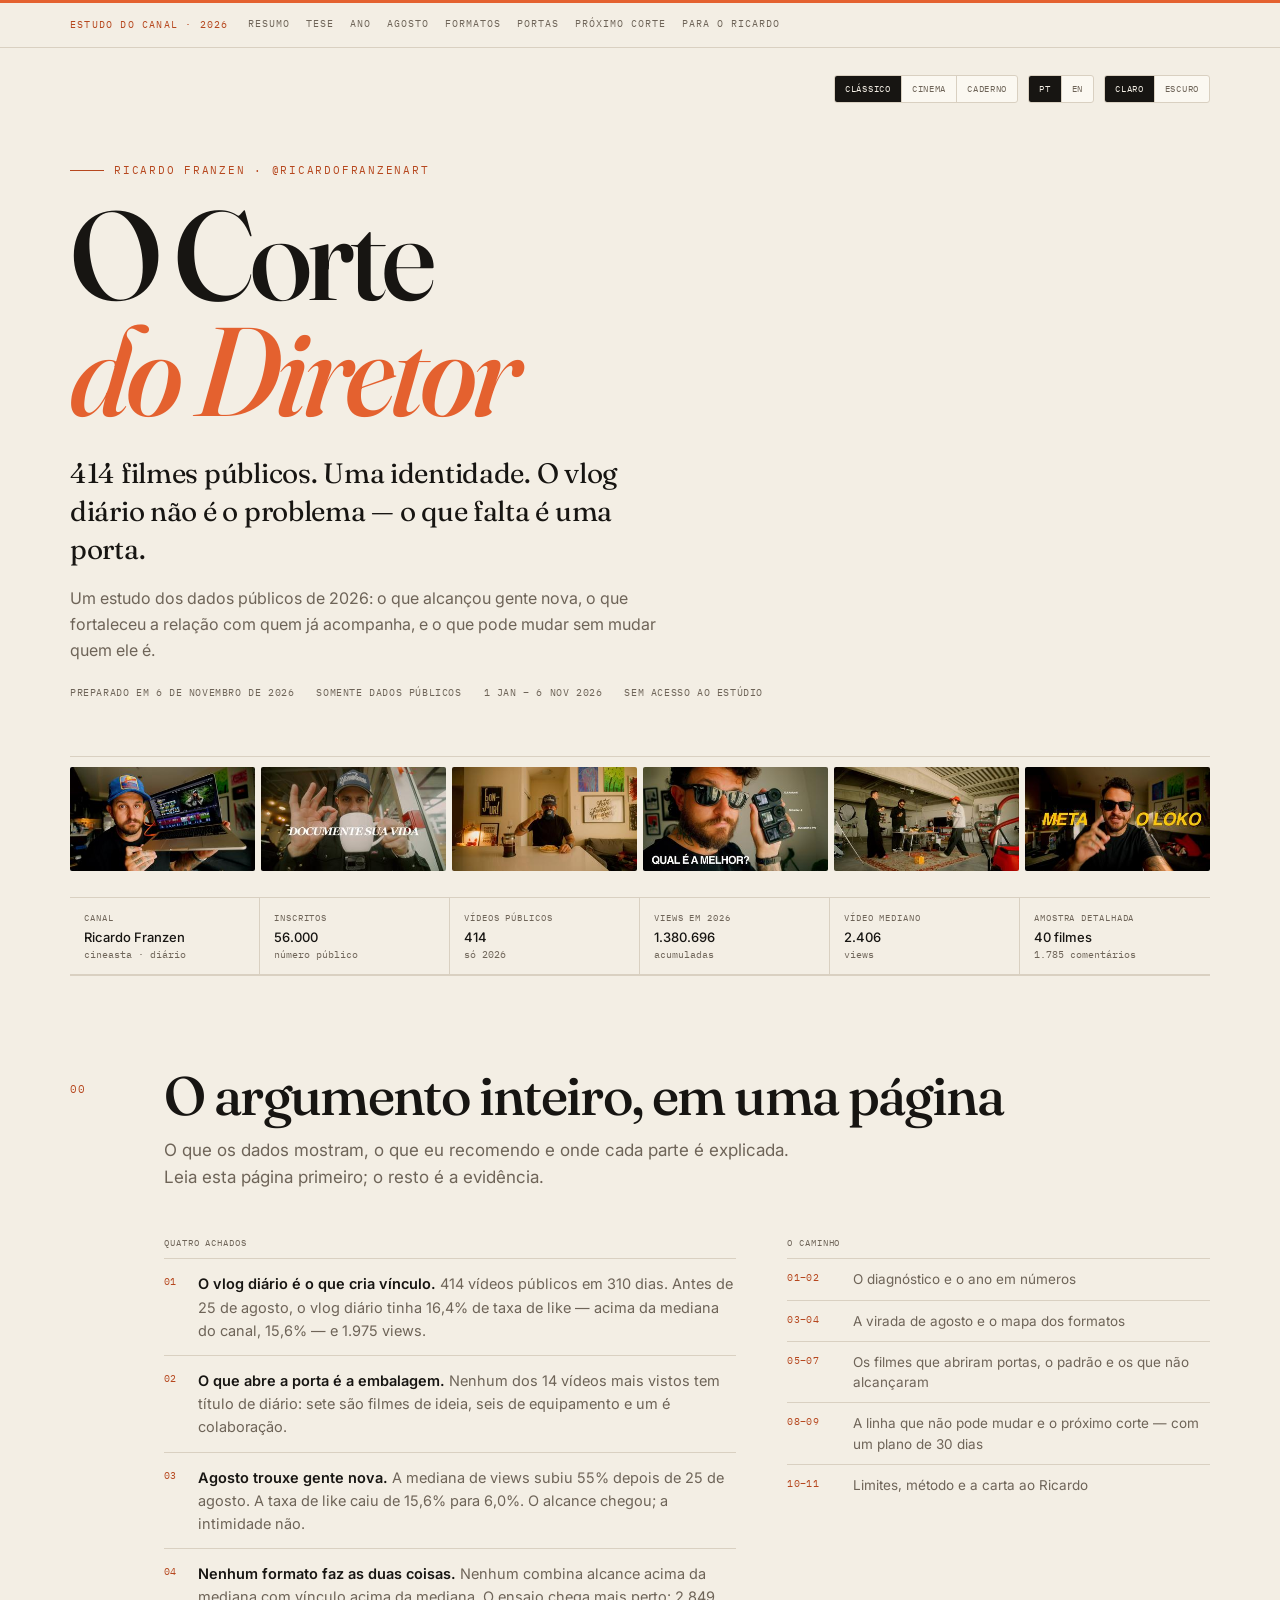
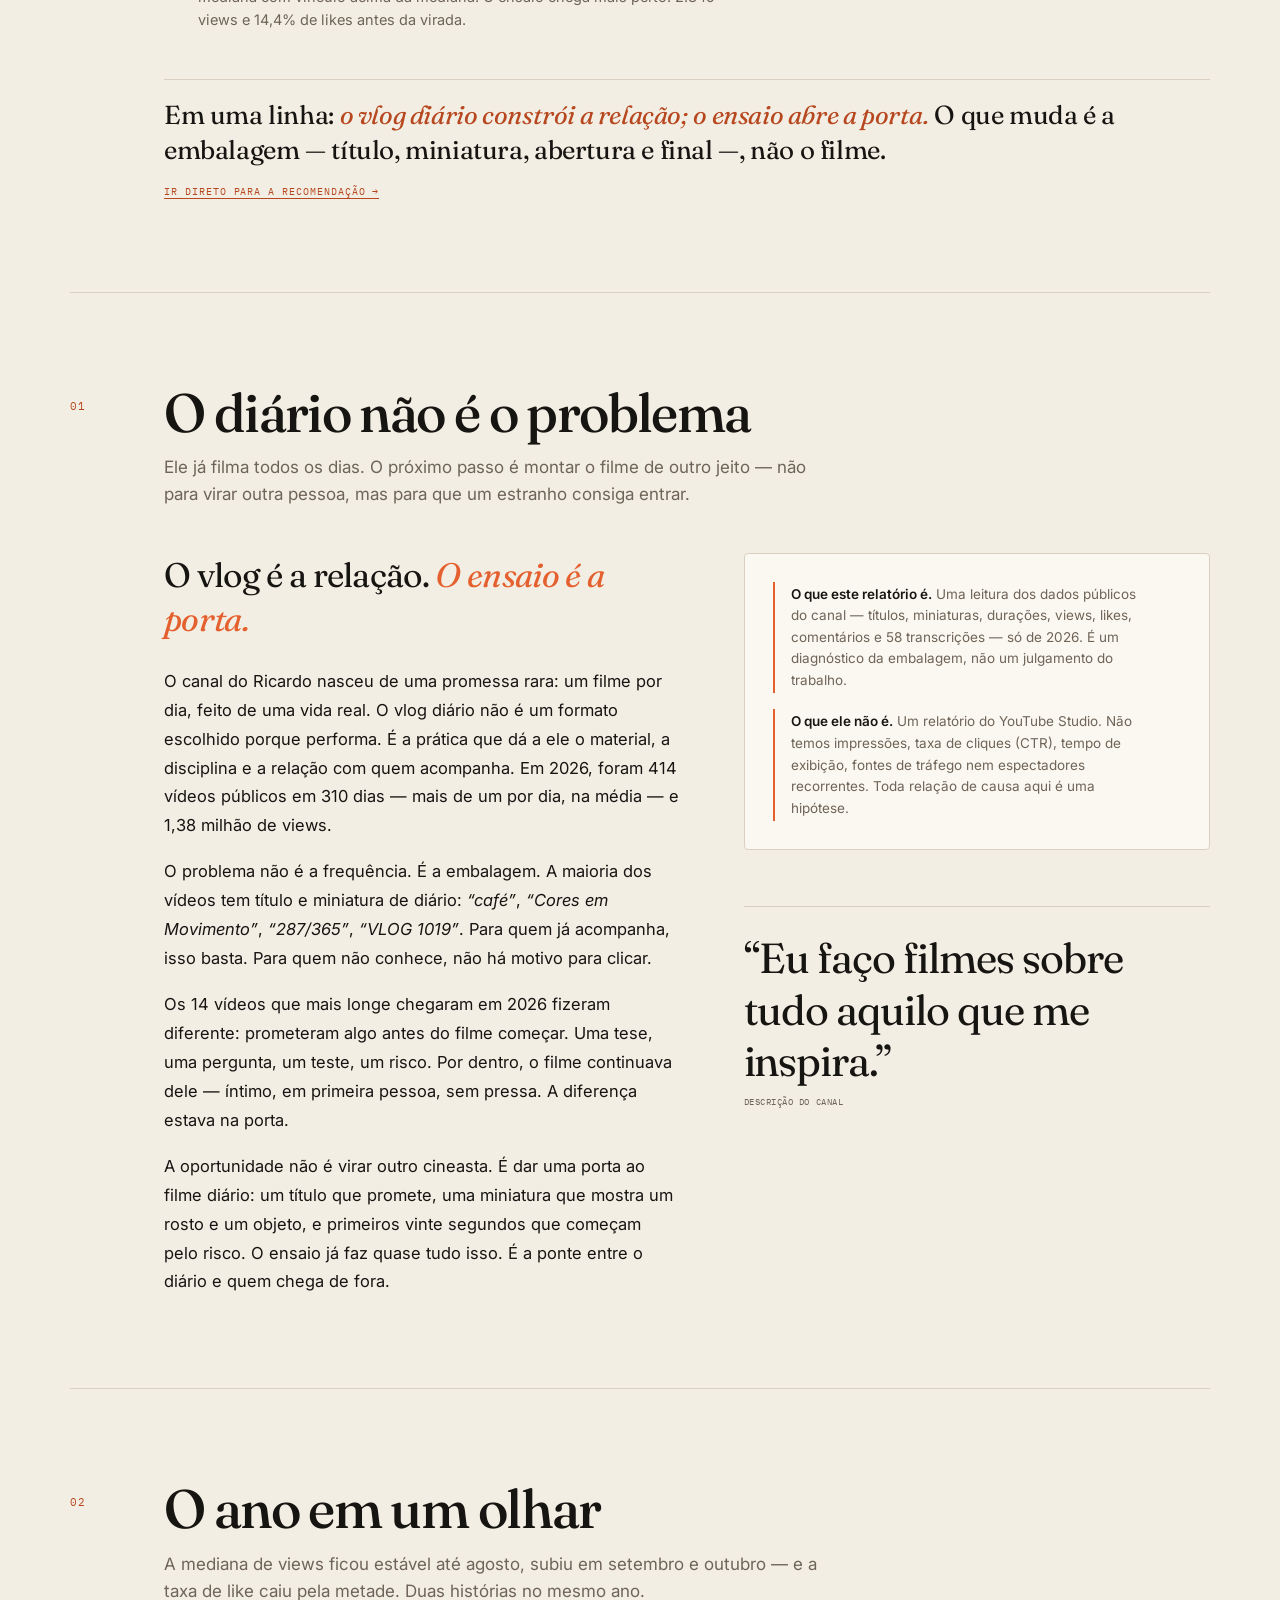
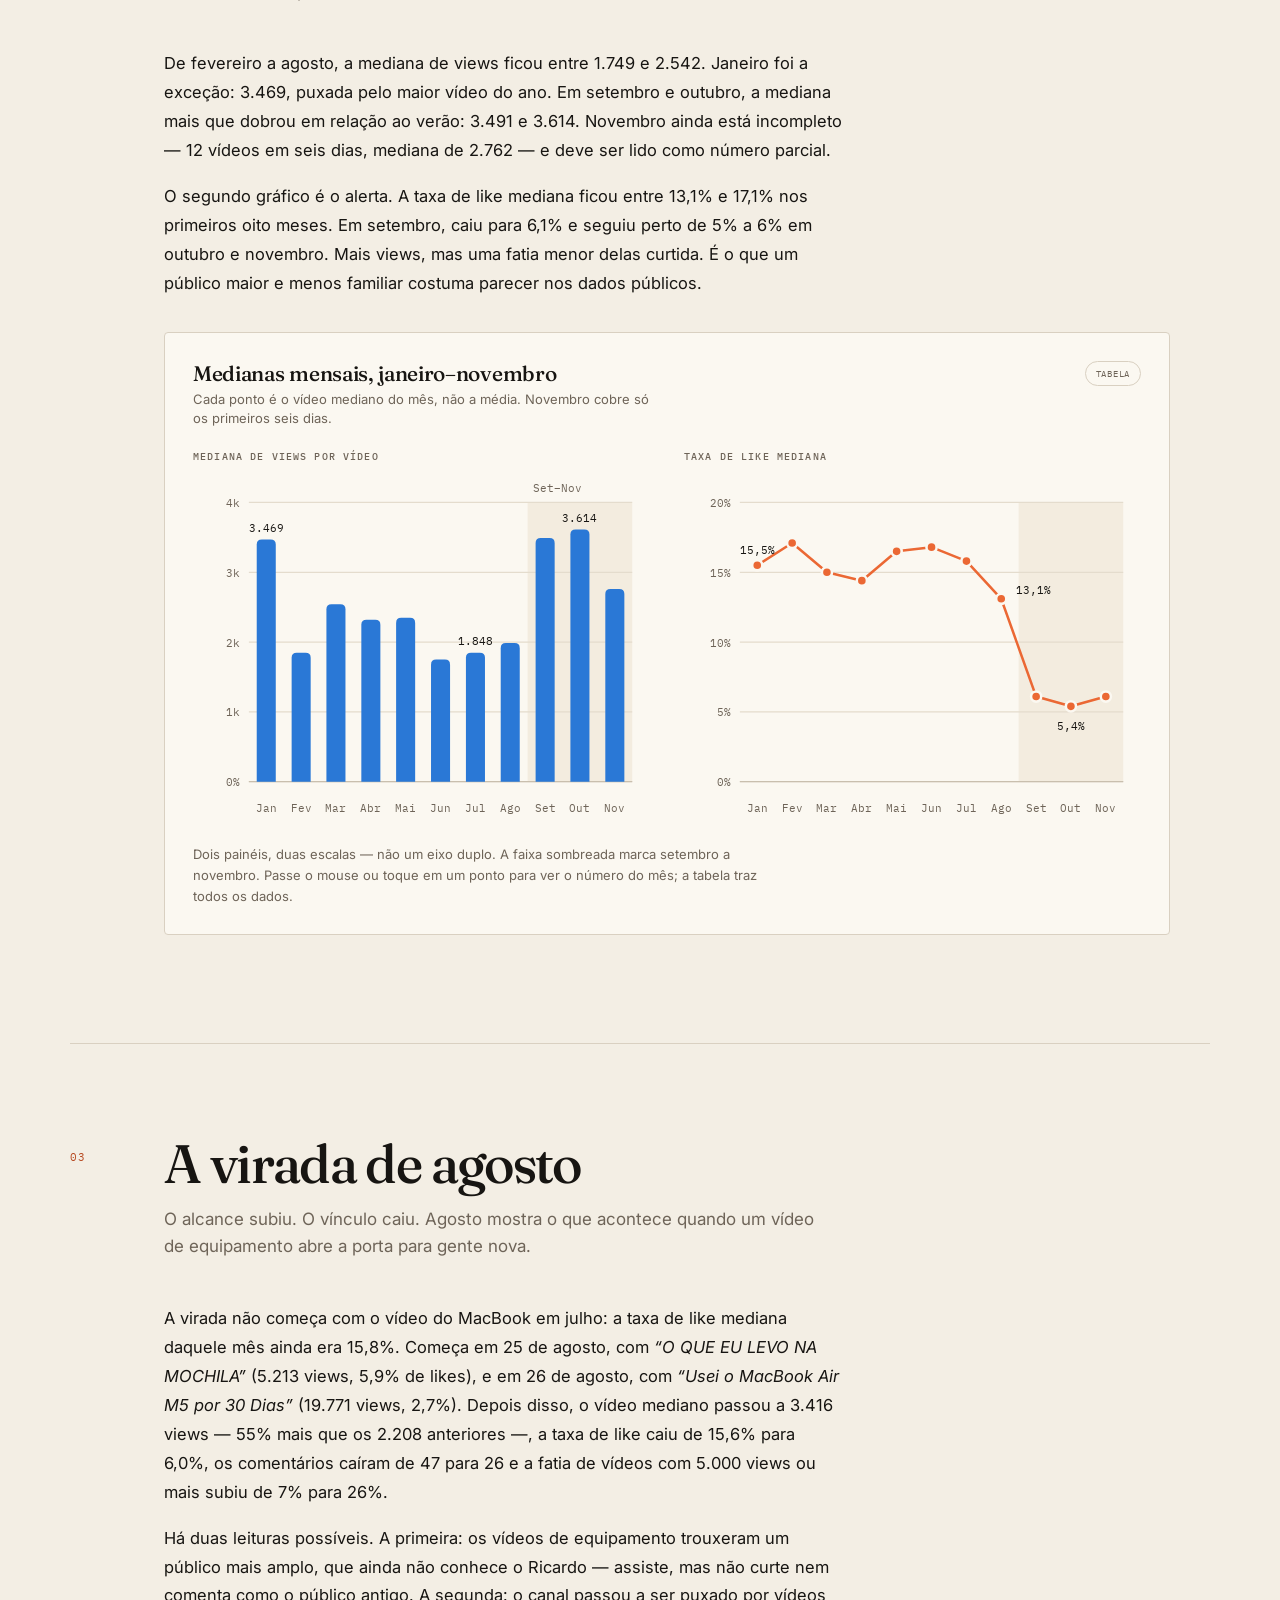
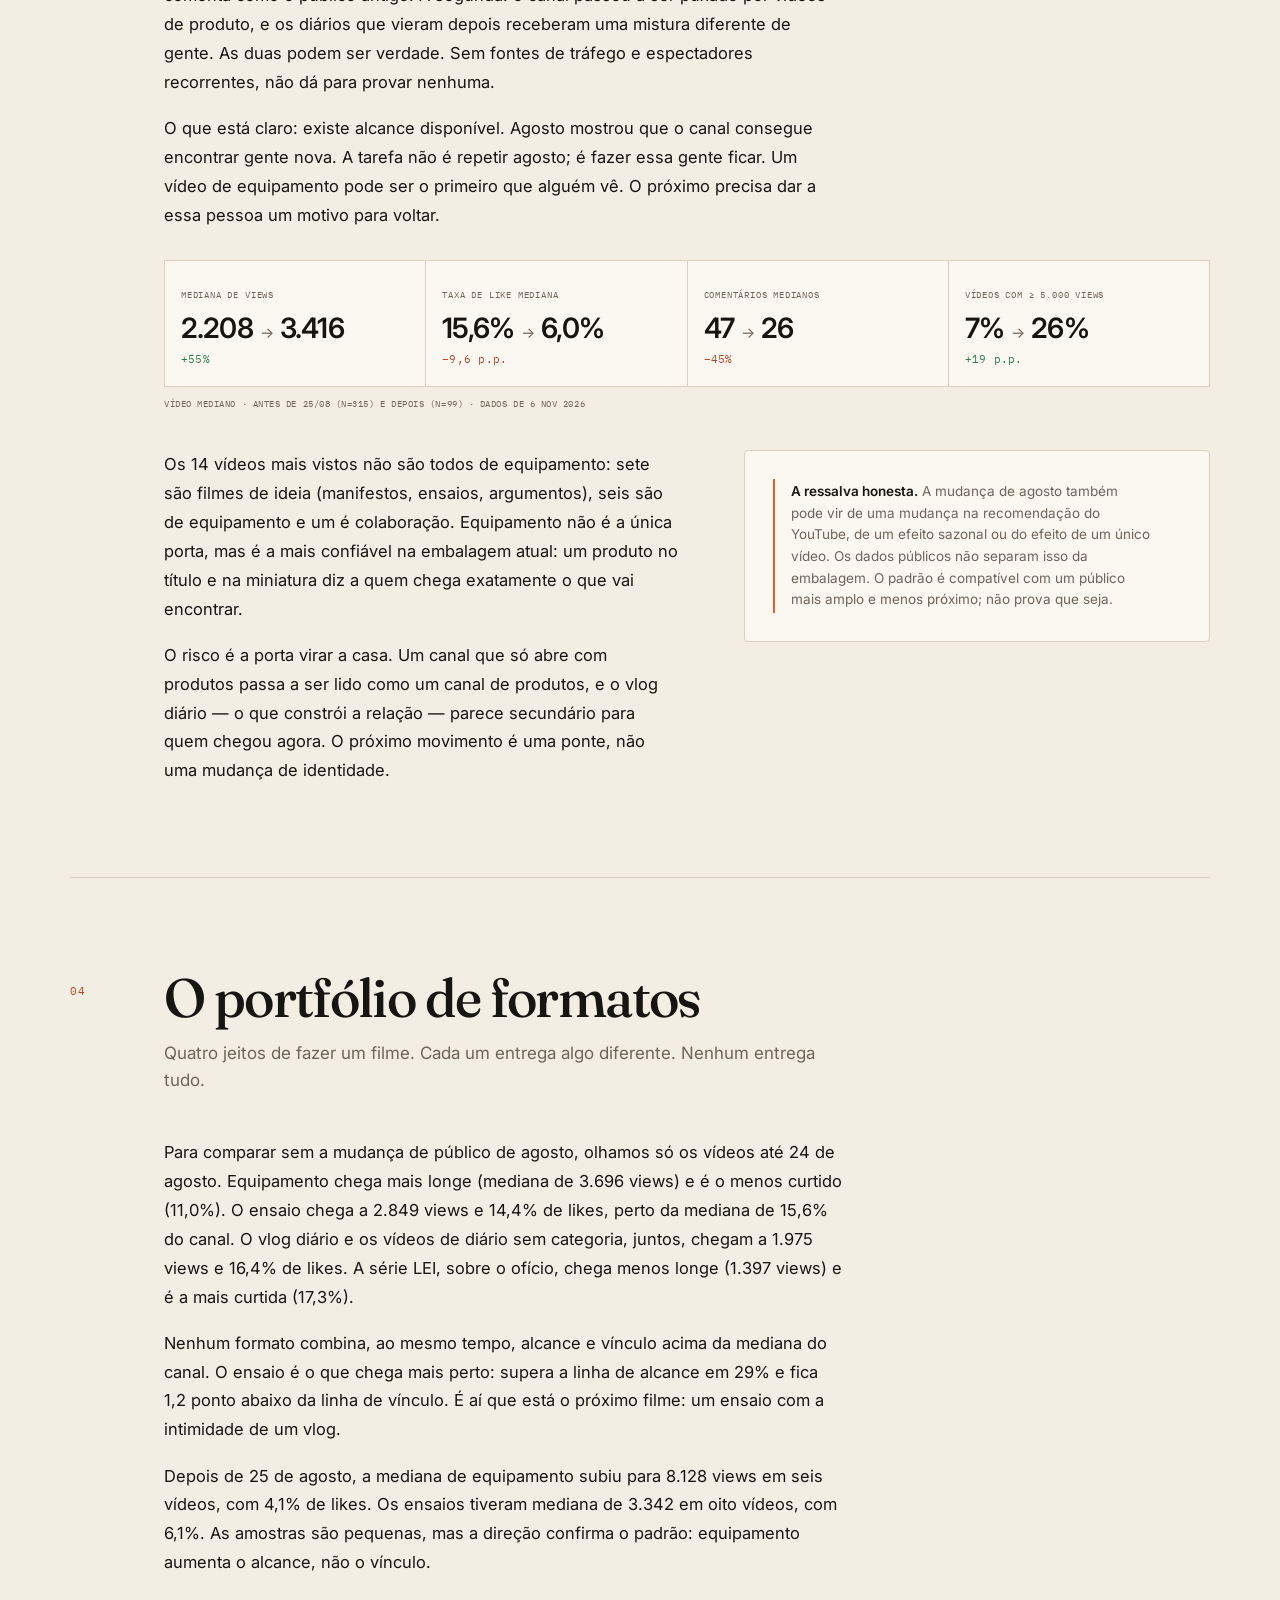
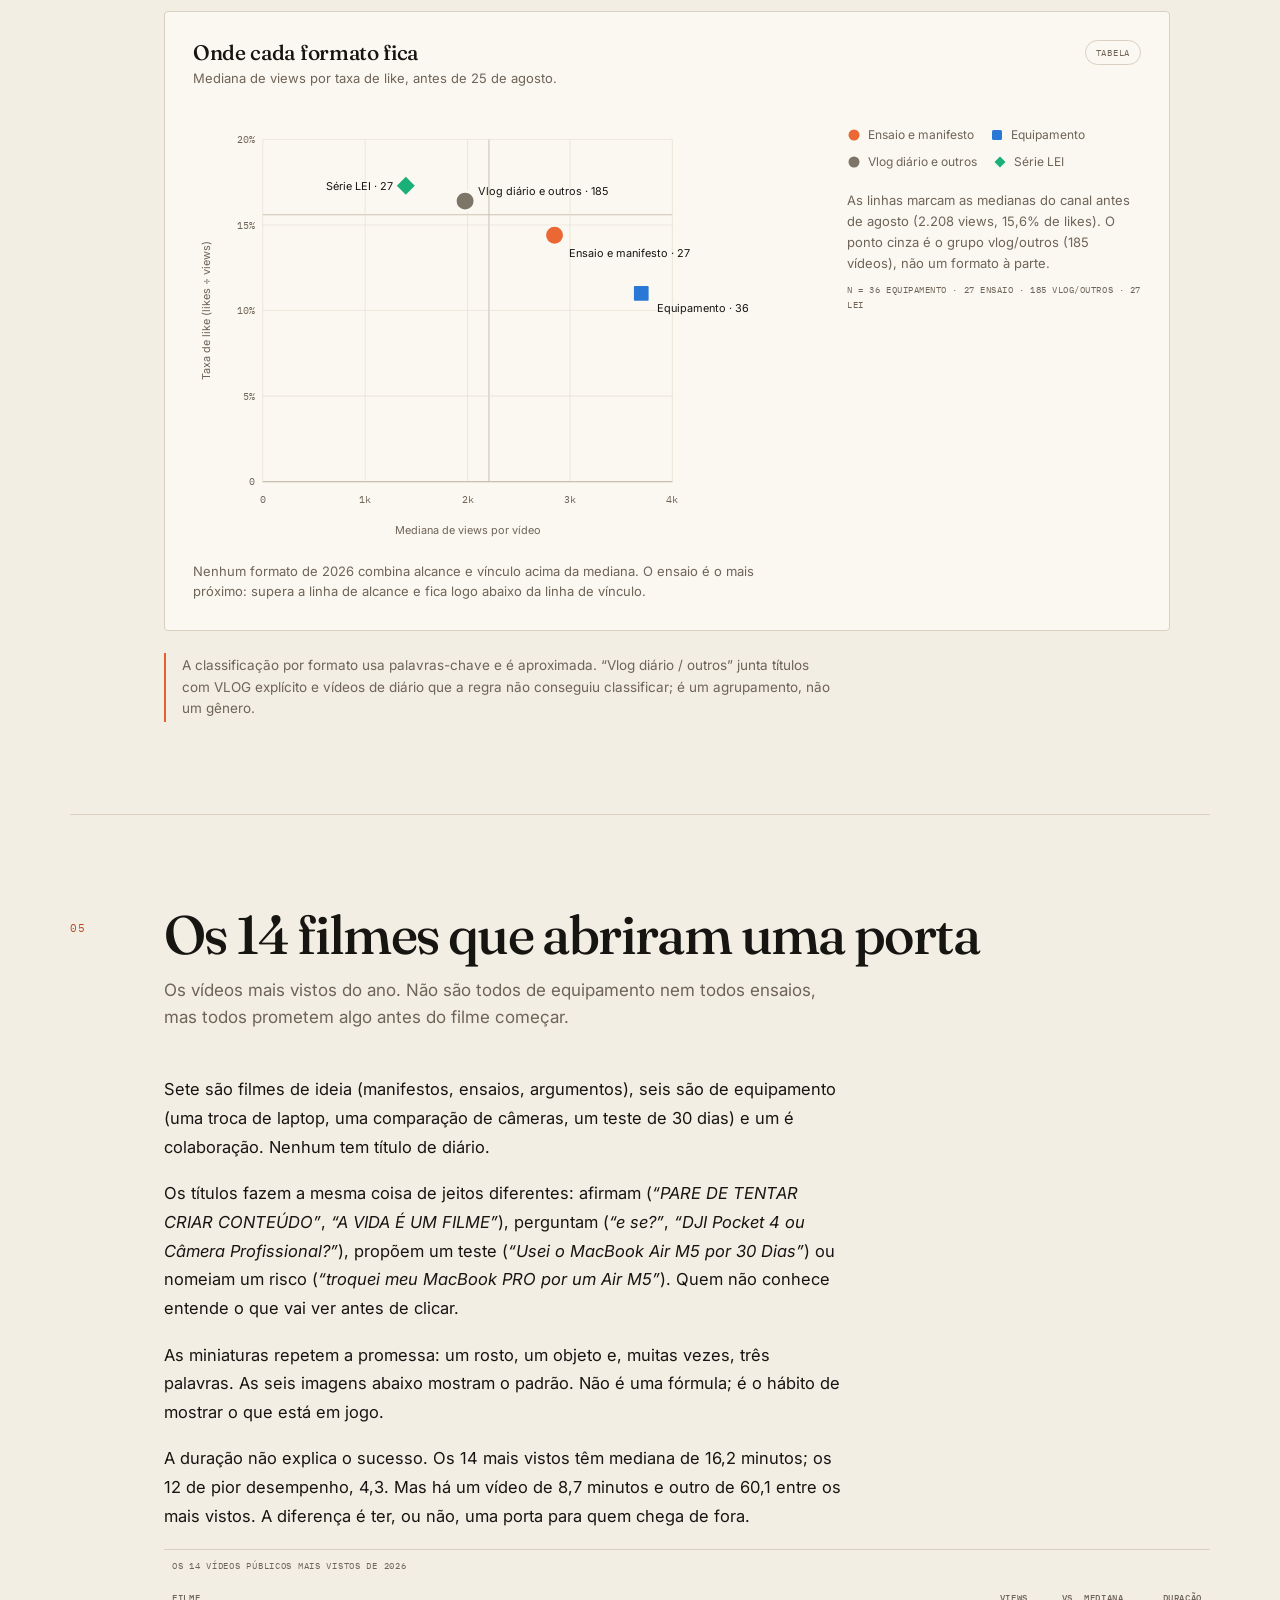
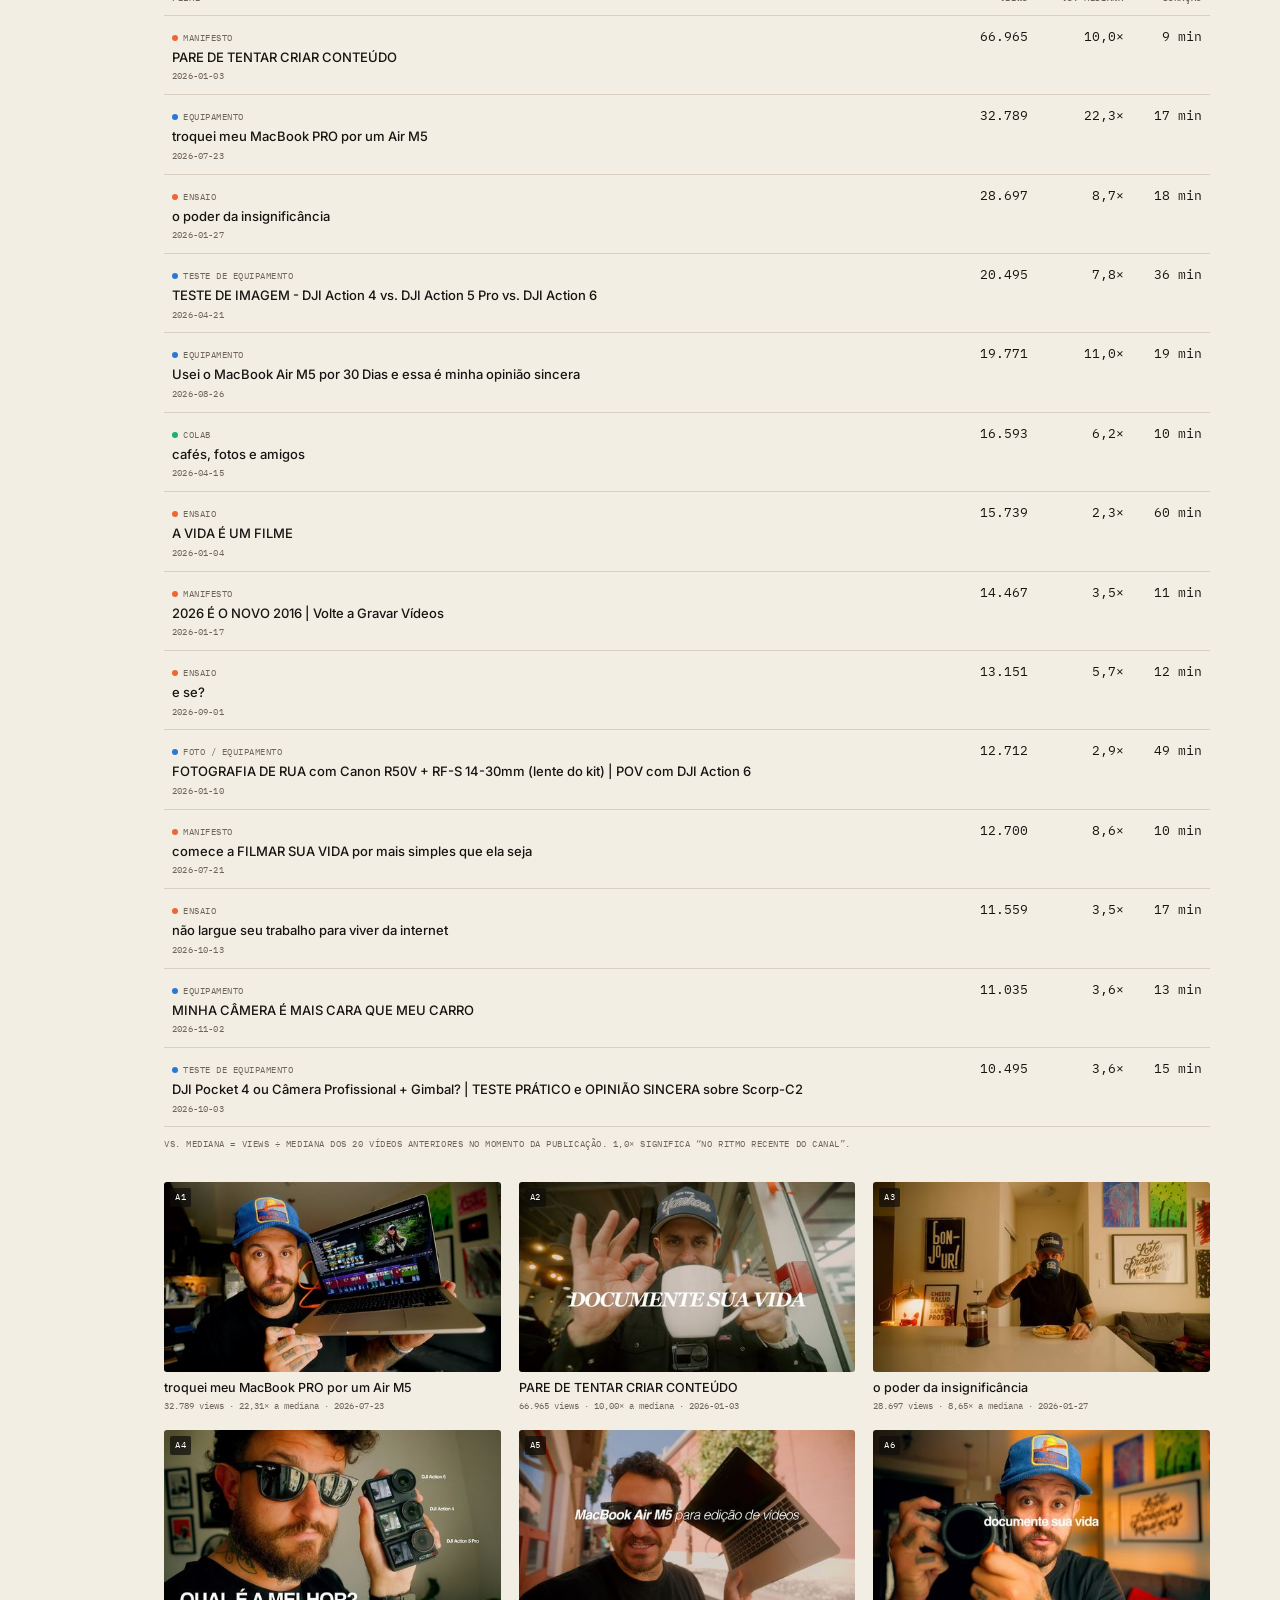
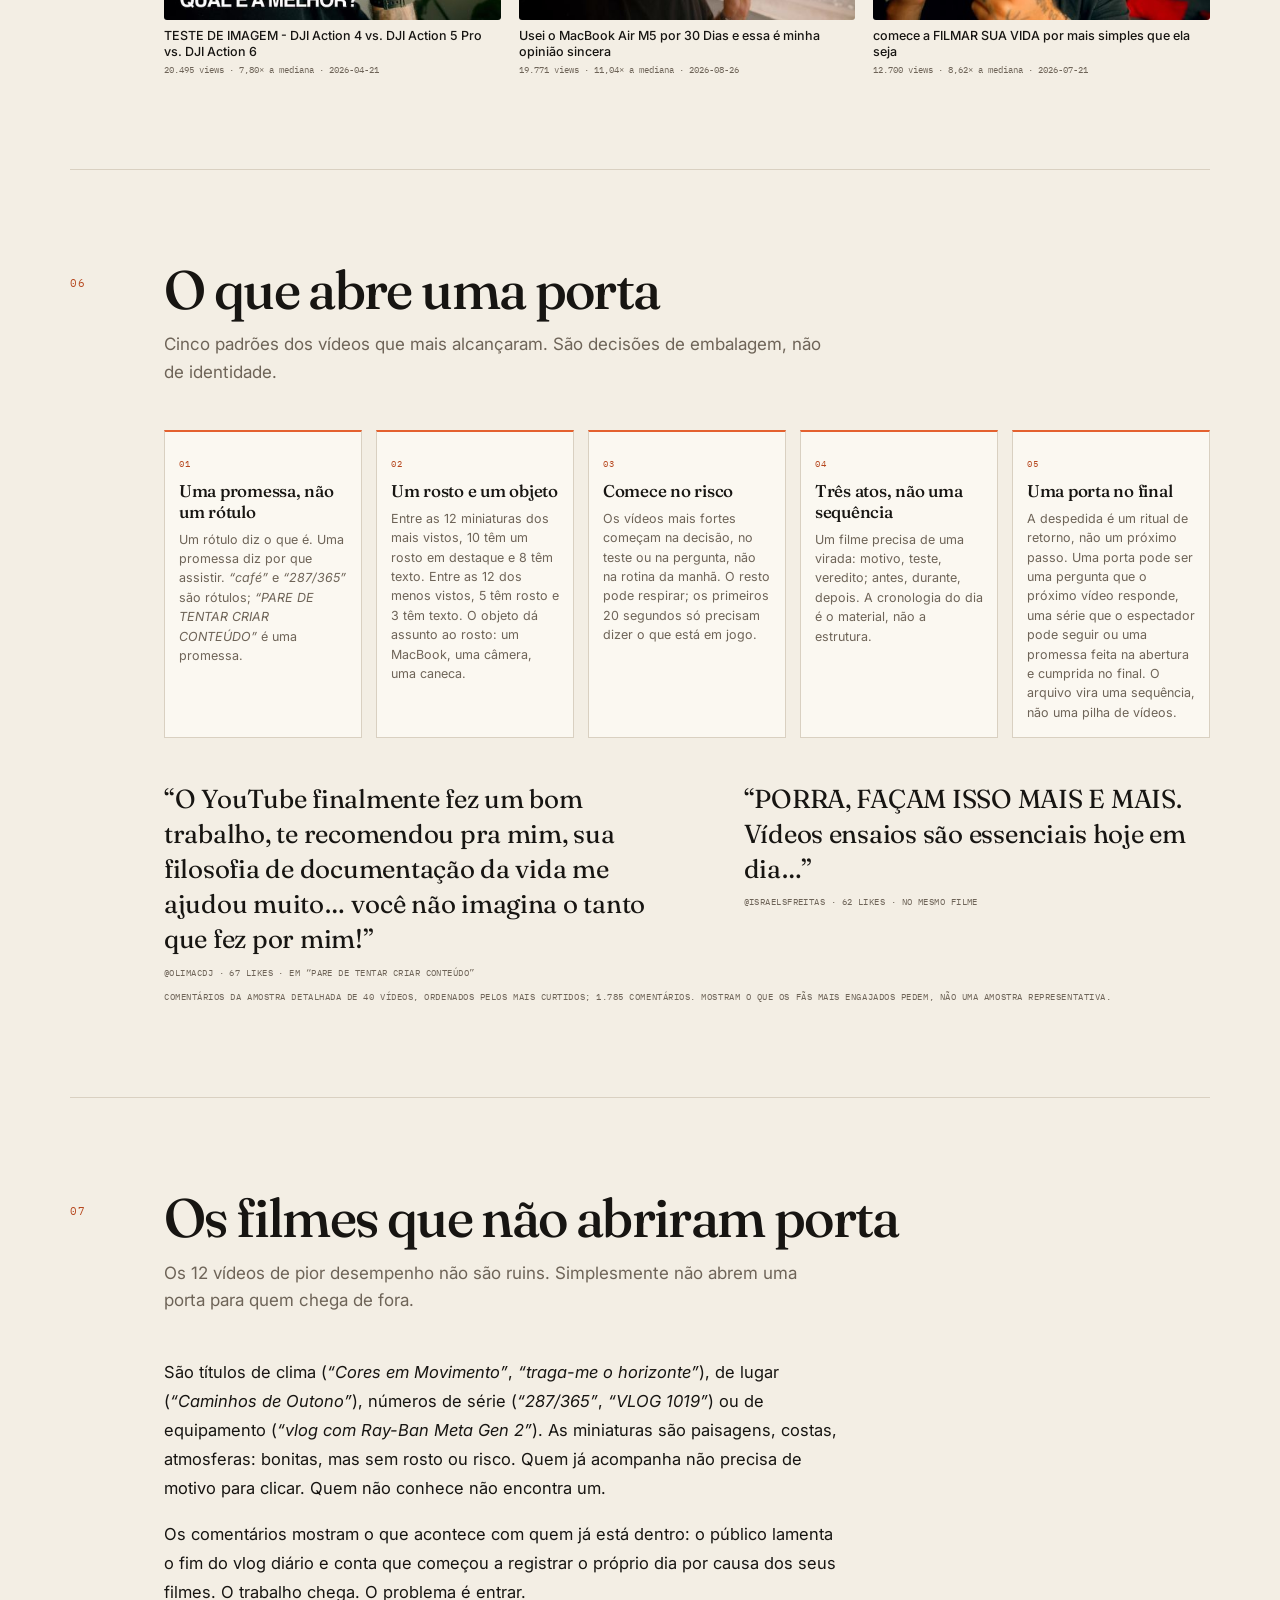
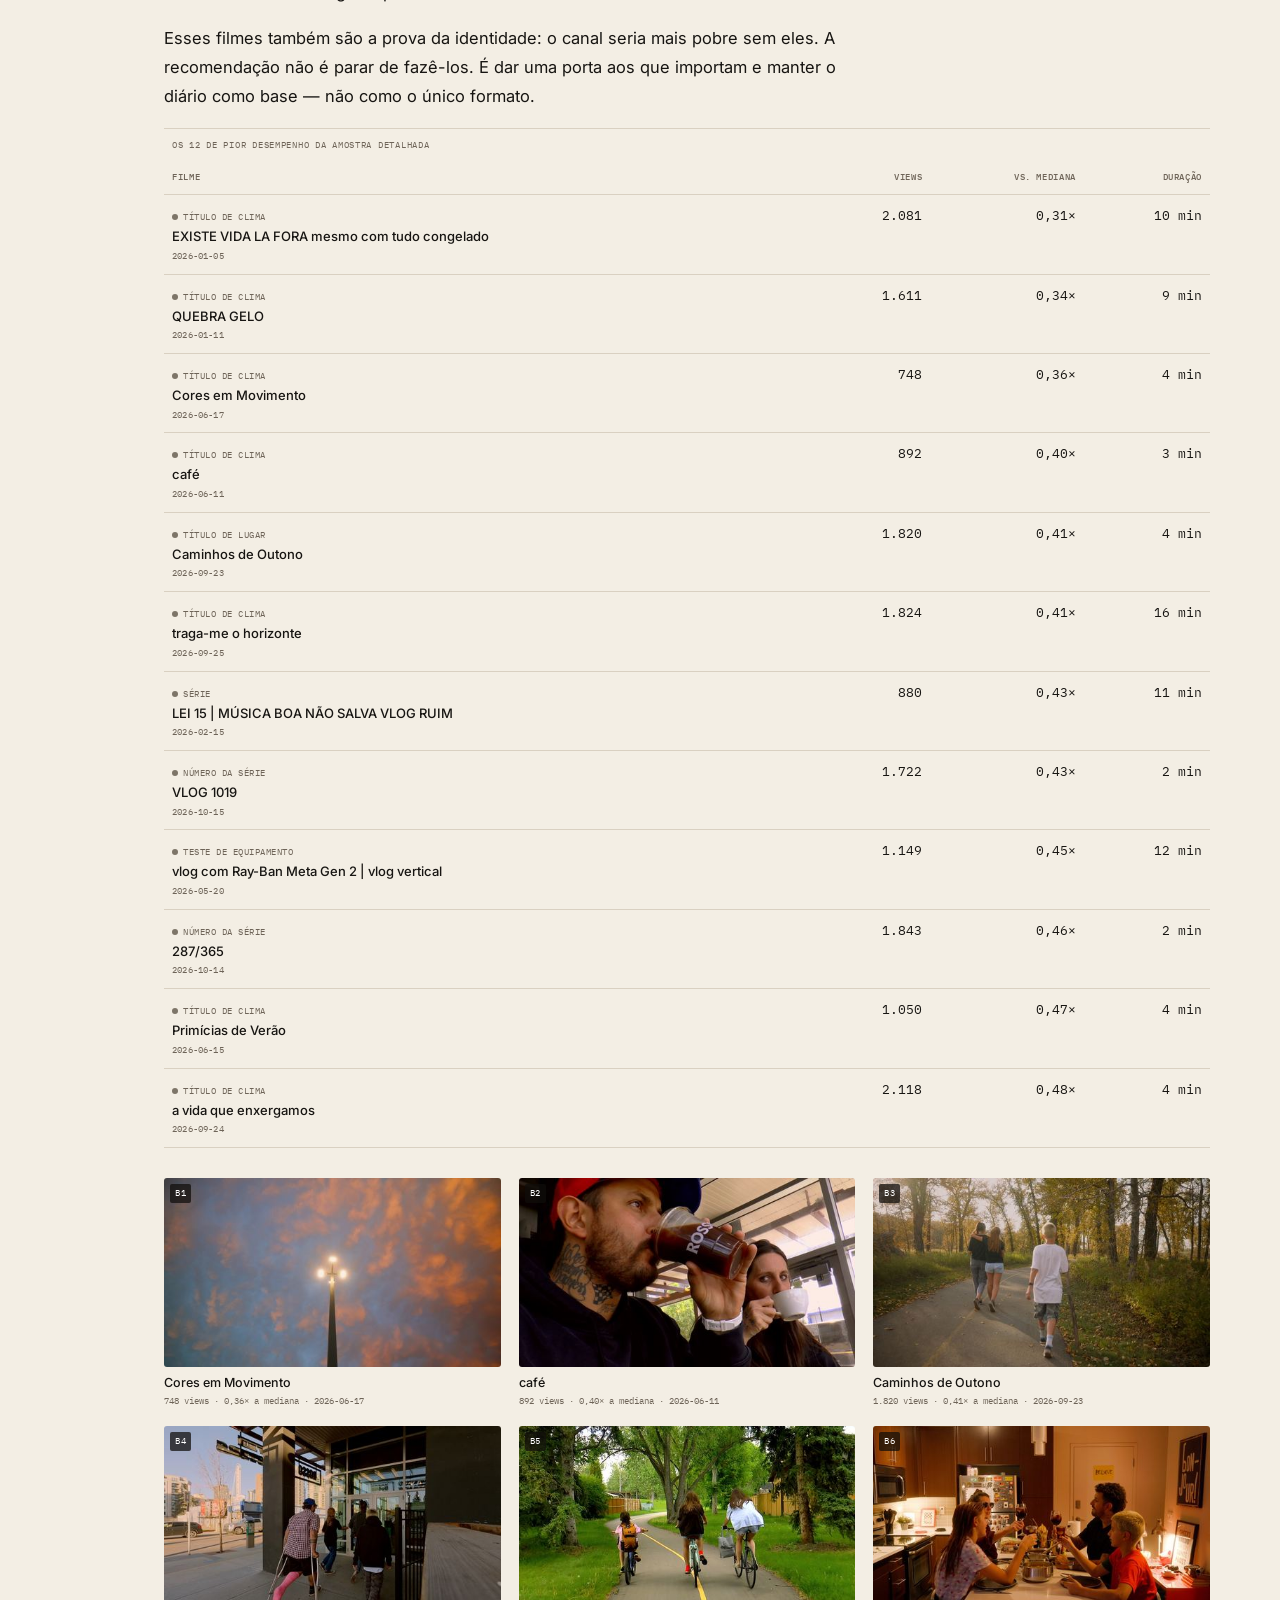
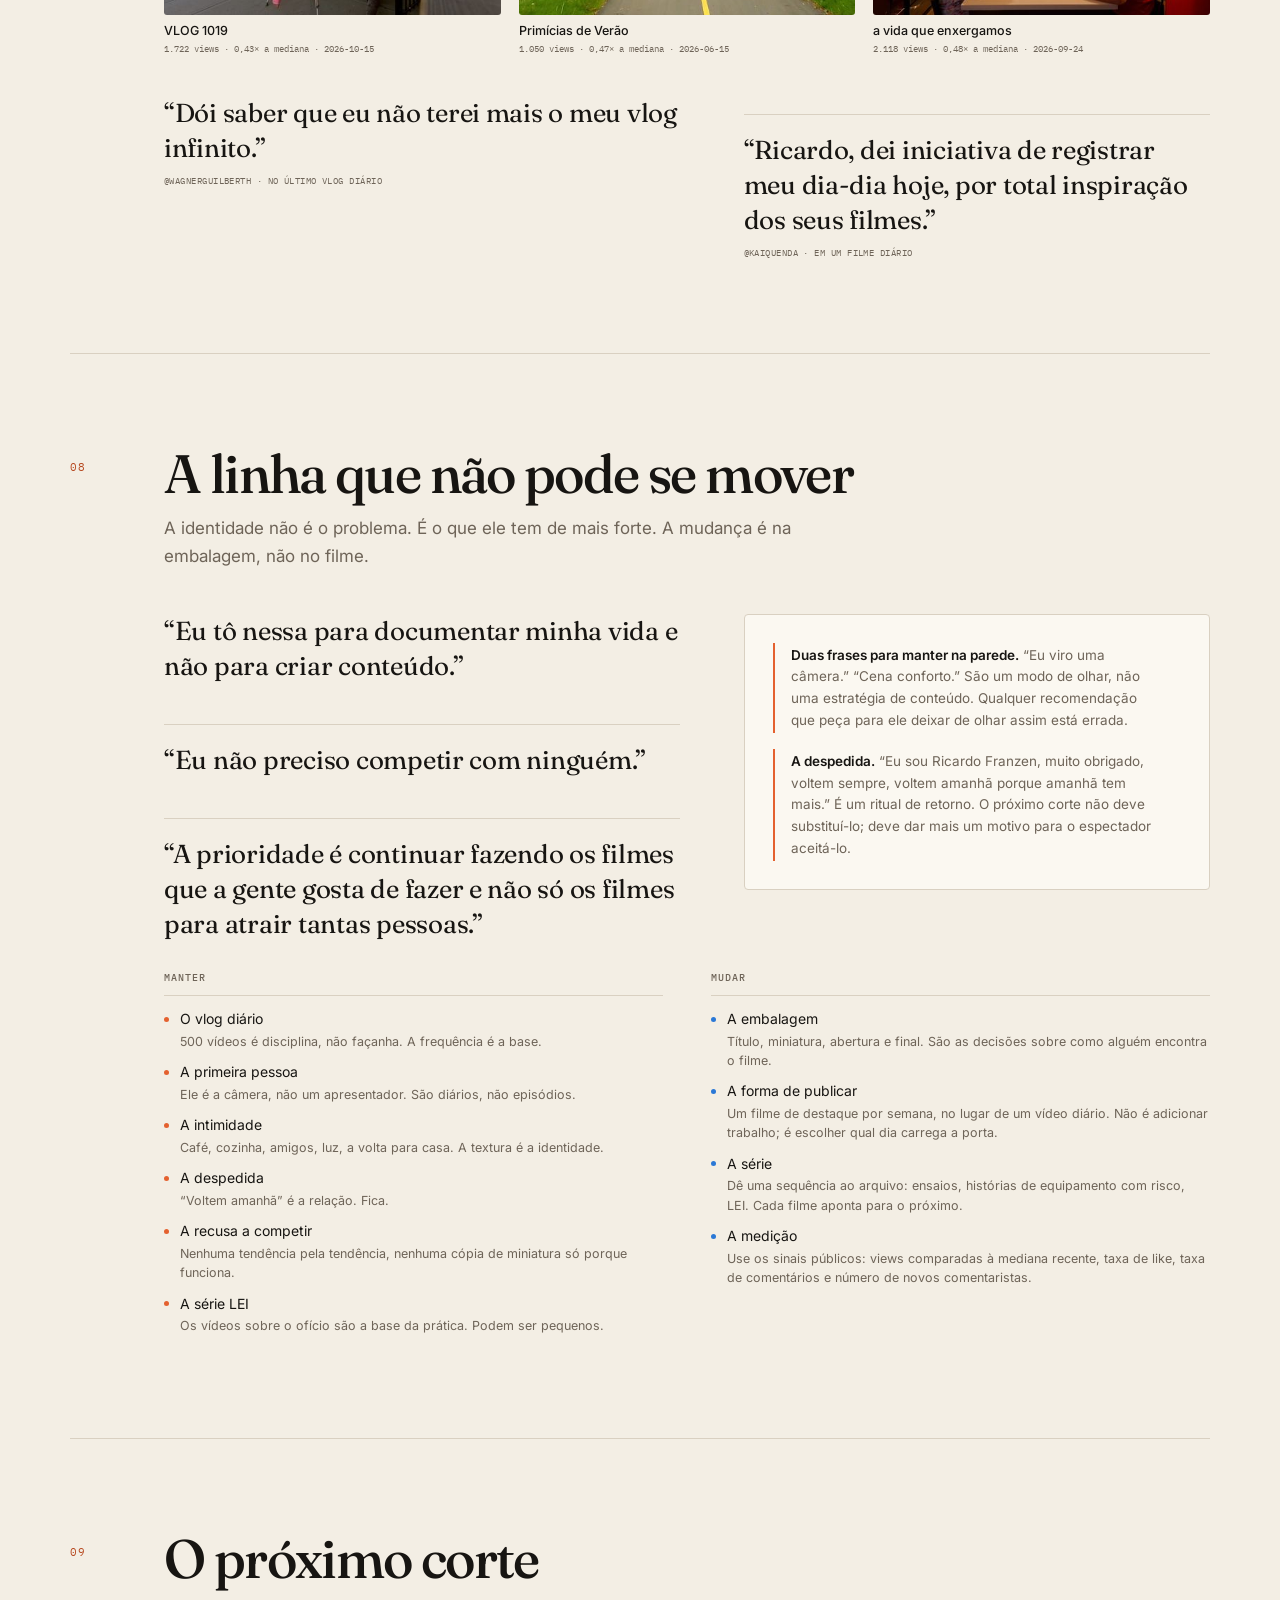
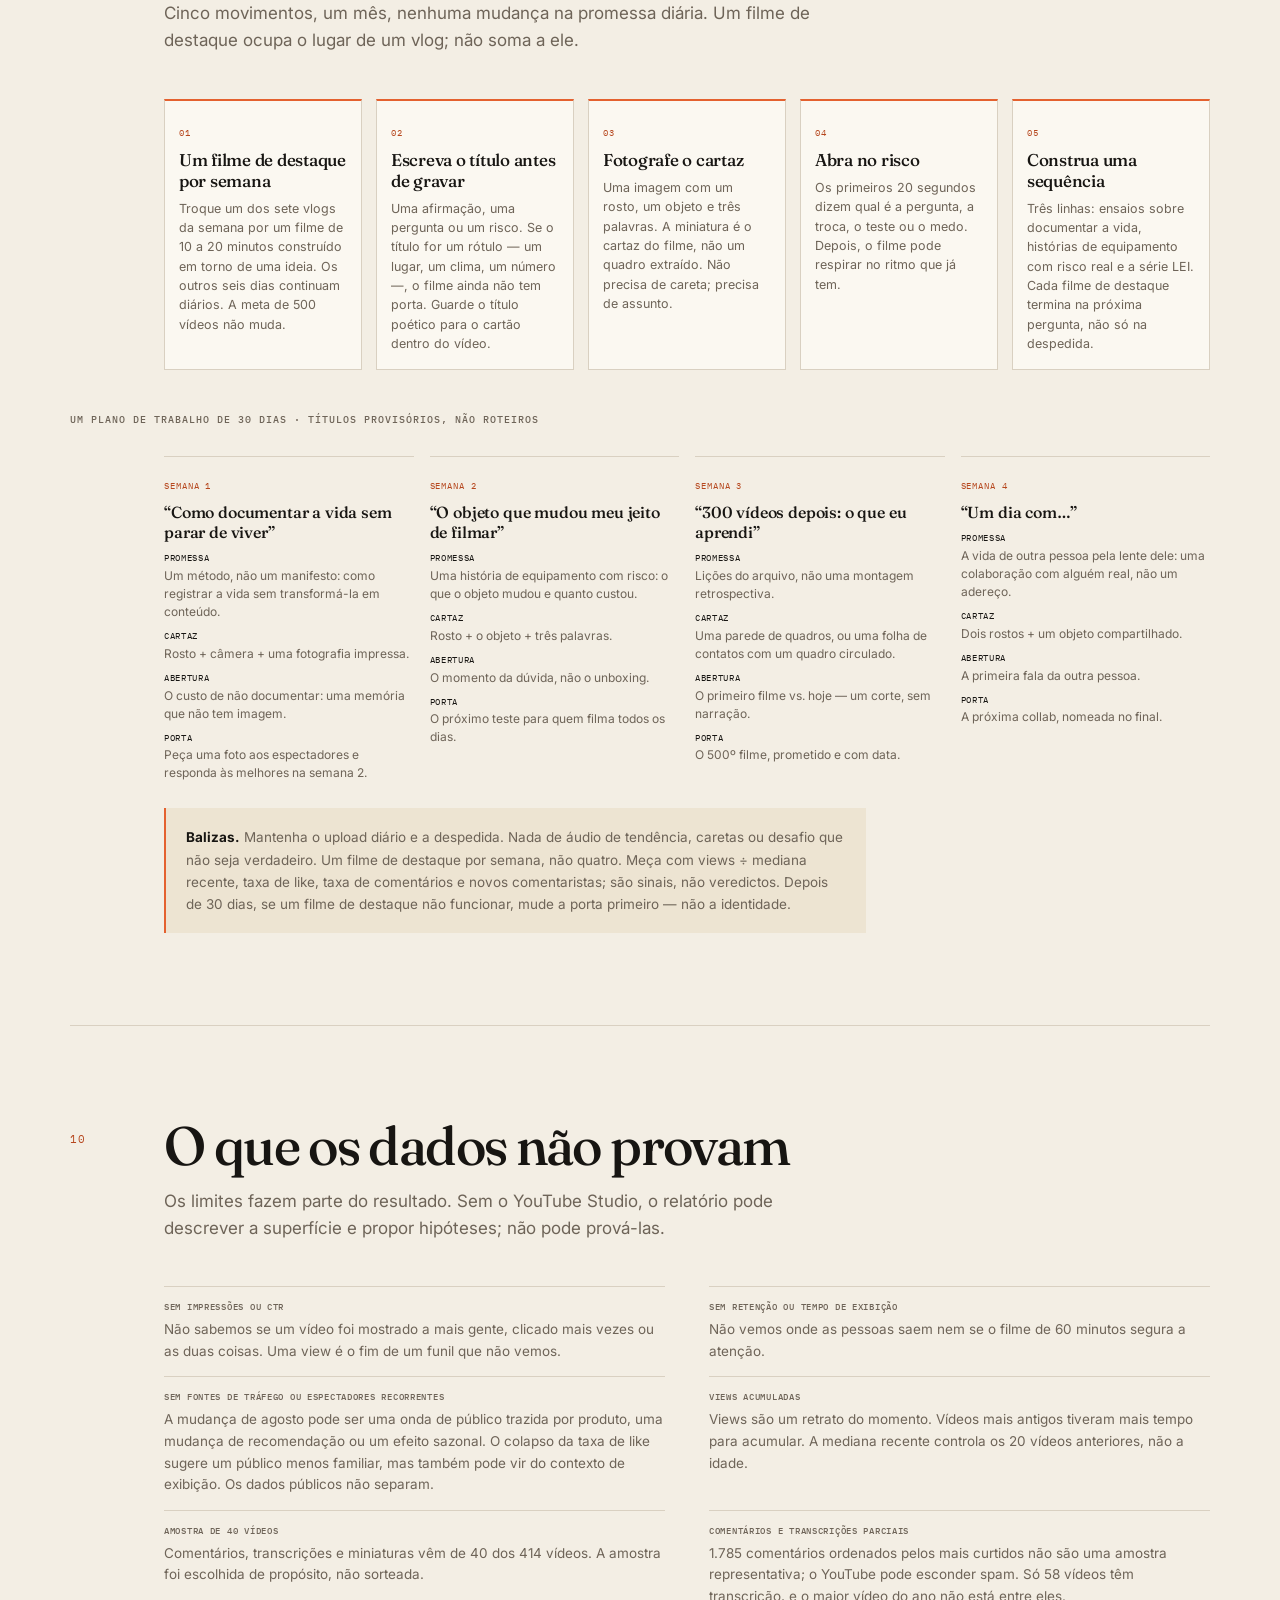
==== commit 2896bd56: "Simplify PT report and add Cinema/Notebook design variants - Cut the PT report from 14 to 12 section" ====
--- a/report/ricardo-franzen.html
+++ b/report/ricardo-franzen.html
@@ -7,9 +7,14 @@
 <meta name="description" content="Um estudo de dados públicos dos vídeos de Ricardo Franzen em 2026: alcance, formatos, a virada de público em agosto e o próximo corte.">
 <link rel="preconnect" href="https://fonts.googleapis.com">
 <link rel="preconnect" href="https://fonts.gstatic.com" crossorigin>
-<link href="https://fonts.googleapis.com/css2?family=Fraunces:ital,opsz,wght@0,9..144,300..700;1,9..144,300..700&family=IBM+Plex+Mono:wght@400;500&family=Inter:wght@300..700&display=swap" rel="stylesheet">
+<link href="https://fonts.googleapis.com/css2?family=Fraunces:ital,opsz,wght@0,9..144,300..700;1,9..144,300..700&family=Archivo:wght@400..900&family=Newsreader:ital,opsz,wght@0,6..72,300..700;1,6..72,300..700&family=IBM+Plex+Mono:wght@400;500&family=Inter:wght@300..700&display=swap" rel="stylesheet">
 <script>
-  try{var t=localStorage.getItem('rf-theme');if(t==='light'||t==='dark')document.documentElement.setAttribute('data-theme',t);}catch(e){}
+  try{var d=localStorage.getItem('rf-theme');if(d==='light'||d==='dark')document.documentElement.setAttribute('data-theme',d);}catch(e){}
+  try{
+    var q=new URLSearchParams(location.search).get('design');
+    var g=q||localStorage.getItem('rf-design');
+    if(g==='classic'||g==='cinema'||g==='notebook')document.documentElement.setAttribute('data-design',g);
+  }catch(e){}
 </script>
 <style>
   :root{
@@ -141,19 +146,24 @@
   }
   .top-nav a:hover{color:var(--ink);border-bottom-color:currentColor}
   .top-nav a.is-active{color:var(--ink);border-bottom-color:var(--accent-bright)}
-  .topbar-tools{display:flex;align-items:center;gap:8px;flex:none;margin-left:auto}
-  .lang-switch,.theme-toggle{
-    appearance:none;border:1px solid var(--line);background:var(--card);color:var(--ink);
-    font-family:var(--mono);font-size:10px;letter-spacing:.08em;text-transform:uppercase;
-    padding:6px 10px;border-radius:999px;cursor:pointer;line-height:1.2;
-  }
-  .lang-switch{border-bottom:1px solid var(--line);text-decoration:none}
-  .lang-switch:hover,.theme-toggle:hover{border-color:var(--axis);color:var(--ink);border-bottom-color:var(--axis)}
+  .masthead-tools{display:flex;justify-content:flex-end;align-items:center;gap:10px;flex-wrap:wrap}
+  .tools-pair{display:flex;align-items:center;gap:10px;flex-wrap:wrap}
+  .seg{display:inline-flex;align-items:stretch;border:1px solid var(--line);border-radius:3px;background:var(--card);overflow:hidden}
+  .seg-item{
+    appearance:none;border:0;background:transparent;color:var(--muted);
+    font-family:var(--mono);font-size:9px;letter-spacing:.08em;text-transform:uppercase;
+    padding:5px 10px;line-height:1.3;cursor:pointer;text-decoration:none;
+    display:inline-flex;align-items:center;justify-content:center;min-height:26px;
+  }
+  .seg-item + .seg-item{border-left:1px solid var(--line)}
+  .seg-item:hover{color:var(--ink)}
+  .seg-item.is-on{background:var(--ink);color:var(--paper);cursor:default}
+  .seg-item:focus-visible{outline:2px solid var(--accent);outline-offset:2px}
 
   /* ---------- masthead ---------- */
-  .masthead{padding-top:clamp(26px,4vw,42px)}
+  .masthead{padding-top:clamp(18px,3vw,30px)}
   .kicker{
-    margin-top:clamp(38px,7vw,82px);
+    margin-top:clamp(30px,5vw,58px);
     font-family:var(--mono);font-size:11px;letter-spacing:.16em;text-transform:uppercase;
     color:var(--accent);display:flex;gap:10px;align-items:center;
   }
@@ -489,8 +499,9 @@
     .moves,.plan{grid-template-columns:1fr}
     .topbar-inner{gap:10px}
     .top-nav{gap:12px}
-    .lang-switch,.theme-toggle{padding:5px 8px;position:relative}
-    .lang-switch::after,.theme-toggle::after{content:"";position:absolute;inset:-11px -4px}
+    .masthead-tools{gap:8px}
+    .tools-pair{gap:8px}
+    .seg-item{min-height:36px;padding:7px 11px;font-size:10px}
     .deck{max-width:none}
     .prose{font-size:16px}
     table{min-width:480px}
@@ -499,8 +510,463 @@
     html{scroll-behavior:auto}
     *{transition:none!important;animation:none!important}
   }
+  /* ------------------------------------------------------------------
+   Report design variants
+   Selected with data-design="cinema" | "notebook" on <html>.
+   "classic" is the base stylesheet and needs no overrides.
+   ------------------------------------------------------------------ */
+
+/* ============================ CINEMA ============================== */
+
+:root[data-design="cinema"]{
+  color-scheme: light;
+  --paper:#F2EEE6;
+  --card:#FFFFFF;
+  --ink:#0F0E0C;
+  --muted:#5C564B;
+  --line:#D6CFC1;
+  --grid:#E4DED1;
+  --axis:#BFB6A4;
+  --wash:#E9E2D4;
+  --accent:#B23A0E;
+  --accent-bright:#E8590C;
+  --bar-accent:#FF9A62;
+  --bar-bg:#0F0E0C;
+  --bar-ink:#F2EEE6;
+  --strip-bg:#0F0E0C;
+  --strip-hole:#F2EEE6;
+  --serif:"Archivo","Inter",system-ui,-apple-system,"Segoe UI",sans-serif;
+  --radius:0px;
+  --measure:66ch;
+}
+@media (prefers-color-scheme: dark){
+  :root[data-design="cinema"]:not([data-theme="light"]){
+    color-scheme: dark;
+    --paper:#0D0C0B;
+    --card:#161513;
+    --ink:#F3EDE1;
+    --muted:#A69C8C;
+    --line:#2B2823;
+    --grid:#24211D;
+    --axis:#403A32;
+    --wash:#1B1916;
+    --accent:#FF8A4C;
+    --accent-bright:#FFA06B;
+    --bar-accent:#FF8A4C;
+    --bar-bg:#161513;
+    --bar-ink:#F3EDE1;
+    --strip-bg:#161513;
+    --strip-hole:#8C8478;
+  }
+}
+:root[data-design="cinema"][data-theme="dark"]{
+  color-scheme: dark;
+  --paper:#0D0C0B;
+  --card:#161513;
+  --ink:#F3EDE1;
+  --muted:#A69C8C;
+  --line:#2B2823;
+  --grid:#24211D;
+  --axis:#403A32;
+  --wash:#1B1916;
+  --accent:#FF8A4C;
+  --accent-bright:#FFA06B;
+  --bar-accent:#FF8A4C;
+  --bar-bg:#161513;
+  --bar-ink:#F3EDE1;
+  --strip-bg:#161513;
+  --strip-hole:#8C8478;
+}
+
+:root[data-design="cinema"] h1{
+  font-size:clamp(54px,10.6vw,130px);
+  line-height:.86;
+  letter-spacing:-.045em;
+  font-weight:800;
+  text-transform:uppercase;
+}
+:root[data-design="cinema"] h1 em{
+  font-style:normal;
+  color:var(--accent-bright);
+}
+:root[data-design="cinema"] h2{
+  font-size:clamp(31px,4.7vw,51px);
+  line-height:.98;
+  letter-spacing:-.032em;
+  font-weight:800;
+  text-transform:uppercase;
+}
+:root[data-design="cinema"] h3{
+  font-weight:700;
+  letter-spacing:-.012em;
+}
+:root[data-design="cinema"] .kicker{
+  letter-spacing:.2em;
+  font-size:10.5px;
+}
+:root[data-design="cinema"] .deck{
+  font-size:clamp(20px,2.4vw,27px);
+  line-height:1.3;
+  font-weight:500;
+}
+:root[data-design="cinema"] .lead{
+  font-weight:600;
+  letter-spacing:-.025em;
+}
+:root[data-design="cinema"] .lead em{
+  font-style:normal;
+}
+:root[data-design="cinema"] .byline{
+  letter-spacing:.09em;
+}
+
+/* Inverted bar, like a slate above the frame. */
+:root[data-design="cinema"] .topbar{
+  background:var(--bar-bg);
+  border-bottom:0;
+}
+:root[data-design="cinema"] .topbar .brand{
+  color:var(--bar-accent);
+}
+:root[data-design="cinema"] .top-nav a{
+  color:var(--bar-ink);
+  opacity:.6;
+}
+:root[data-design="cinema"] .top-nav a:hover,
+:root[data-design="cinema"] .top-nav a.is-active{
+  color:var(--bar-ink);
+  opacity:1;
+}
+:root[data-design="cinema"] .top-nav a:hover{
+  border-bottom-color:var(--bar-ink);
+}
+:root[data-design="cinema"] .top-nav a.is-active{
+  border-bottom-color:var(--bar-accent);
+}
+:root[data-design="cinema"] .topbar-inner{
+  min-height:46px;
+}
+
+/* Filmstrip: the six stills ride inside a strip of sprockets. */
+:root[data-design="cinema"] .hero-strip{
+  gap:2px;
+  border:0;
+  padding:16px 0;
+  background:var(--strip-bg);
+  position:relative;
+}
+:root[data-design="cinema"] .hero-strip::before,
+:root[data-design="cinema"] .hero-strip::after{
+  content:"";
+  position:absolute;
+  left:0;
+  right:0;
+  height:6px;
+  background-image:repeating-linear-gradient(90deg,var(--strip-hole) 0 5px,transparent 5px 14px);
+  opacity:.85;
+  pointer-events:none;
+}
+:root[data-design="cinema"] .hero-strip::before{top:3px}
+:root[data-design="cinema"] .hero-strip::after{bottom:3px}
+:root[data-design="cinema"] .hero-frame{
+  border-radius:0;
+  background:var(--ink);
+  outline:1px solid var(--ink);
+}
+:root[data-design="cinema"] .factbar{
+  border-top:2px solid var(--ink);
+}
+:root[data-design="cinema"] .fact dt{
+  color:var(--accent);
+}
+:root[data-design="cinema"] .fact dd{
+  font-weight:600;
+}
+
+/* Section number as a slate tag. */
+:root[data-design="cinema"] .section-head{
+  border-bottom:2px solid var(--ink);
+  padding-bottom:16px;
+}
+:root[data-design="cinema"] .section-head .num{
+  display:inline-block;
+  justify-self:start;
+  height:max-content;
+  padding:3px 7px;
+  background:var(--accent);
+  color:var(--paper);
+  font-size:9px;
+  letter-spacing:.12em;
+  padding-top:4px;
+}
+:root[data-design="cinema"] .para .section-head{
+  border-bottom:2px solid var(--ink);
+}
+
+:root[data-design="cinema"] .card{
+  border-top:2px solid var(--ink);
+  border-radius:0;
+}
+:root[data-design="cinema"] .move{
+  border-radius:0;
+  border-top:3px solid var(--accent);
+}
+:root[data-design="cinema"] .kpis,
+:root[data-design="cinema"] .kpi{
+  border-radius:0;
+}
+:root[data-design="cinema"] .ghost,
+:root[data-design="cinema"] .seg,
+:root[data-design="cinema"] .seg-item{
+  border-radius:0;
+}
+:root[data-design="cinema"] .seg-item.is-on{
+  background:var(--accent);
+  color:var(--paper);
+}
+:root[data-design="cinema"] .frame-img{
+  border-radius:0;
+}
+:root[data-design="cinema"] .frame-no{
+  background:var(--accent);
+  color:var(--paper);
+  border-radius:0;
+  letter-spacing:.1em;
+}
+:root[data-design="cinema"] .chart-head h3{
+  font-size:19px;
+  font-weight:700;
+  text-transform:uppercase;
+  letter-spacing:-.01em;
+}
+:root[data-design="cinema"] .chart-card{
+  border-top-width:3px;
+}
+:root[data-design="cinema"] th{
+  background:var(--wash);
+}
+:root[data-design="cinema"] .pullquote{
+  border-top:2px solid var(--ink);
+}
+:root[data-design="cinema"] .summary-thesis{
+  font-weight:600;
+}
+:root[data-design="cinema"] .para{
+  border-left-width:1px;
+  border-left-color:var(--line);
+  border-top:3px solid var(--accent);
+}
+:root[data-design="cinema"] .guardrails{
+  border-left-width:1px;
+  border-top:2px solid var(--accent);
+}
+:root[data-design="cinema"] .aside-note{
+  border-left-width:1px;
+}
+:root[data-design="cinema"] .kc li::before,
+:root[data-design="cinema"] .tag i{
+  border-radius:0;
+}
+:root[data-design="cinema"] .quote-card blockquote,
+:root[data-design="cinema"] .pullquote blockquote{
+  font-weight:600;
+}
+:root[data-design="cinema"] .para .closing{
+  font-weight:700;
+}
+:root[data-design="cinema"] .move h3,
+:root[data-design="cinema"] .week h3{
+  font-weight:700;
+}
+:root[data-design="cinema"] .summary-jump a,
+:root[data-design="cinema"] .chart-caption a{
+  text-underline-offset:3px;
+}
+
+/* =========================== NOTEBOOK ============================ */
+
+:root[data-design="notebook"]{
+  color-scheme: light;
+  --paper:#EFF1E7;
+  --card:#F8F9F1;
+  --ink:#1C241D;
+  --muted:#566256;
+  --line:#CBD2C0;
+  --grid:#DCE1D1;
+  --axis:#B7BFA9;
+  --wash:#E4E8D8;
+  --accent:#2F5D46;
+  --accent-bright:#3F7A5B;
+  --graph:rgba(47,93,70,.055);
+  --photo-shadow:0 2px 6px rgba(28,36,29,.14);
+  --card-shadow:0 1px 3px rgba(28,36,29,.07);
+  --serif:"Newsreader","Iowan Old Style","Palatino Linotype",Georgia,serif;
+  --radius:0px;
+  --measure:65ch;
+}
+@media (prefers-color-scheme: dark){
+  :root[data-design="notebook"]:not([data-theme="light"]){
+    color-scheme: dark;
+    --paper:#12160F;
+    --card:#1A1F16;
+    --ink:#EAEDDD;
+    --muted:#9DA692;
+    --line:#2F362A;
+    --grid:#252B21;
+    --axis:#454D3D;
+    --wash:#1F251B;
+    --accent:#9CC6A8;
+    --accent-bright:#B6D8BF;
+    --graph:rgba(182,216,191,.05);
+    --photo-shadow:0 2px 8px rgba(0,0,0,.55);
+    --card-shadow:0 1px 3px rgba(0,0,0,.4);
+  }
+}
+:root[data-design="notebook"][data-theme="dark"]{
+  color-scheme: dark;
+  --paper:#12160F;
+  --card:#1A1F16;
+  --ink:#EAEDDD;
+  --muted:#9DA692;
+  --line:#2F362A;
+  --grid:#252B21;
+  --axis:#454D3D;
+  --wash:#1F251B;
+  --accent:#9CC6A8;
+  --accent-bright:#B6D8BF;
+  --graph:rgba(182,216,191,.05);
+  --photo-shadow:0 2px 8px rgba(0,0,0,.55);
+  --card-shadow:0 1px 3px rgba(0,0,0,.4);
+}
+
+/* Field-notebook paper: one ruled baseline grid, faint enough to read through. */
+:root[data-design="notebook"] body{
+  background-color:var(--paper);
+  background-image:linear-gradient(var(--graph) 1px, transparent 1px);
+  background-size:100% 32px;
+  background-position:0 -1px;
+}
+:root[data-design="notebook"] h1{
+  font-size:clamp(50px,9.6vw,114px);
+  line-height:.95;
+  letter-spacing:-.035em;
+  font-weight:400;
+}
+:root[data-design="notebook"] h2{
+  font-size:clamp(33px,5vw,52px);
+  line-height:1.02;
+  letter-spacing:-.025em;
+  font-weight:400;
+}
+:root[data-design="notebook"] h3{
+  font-weight:600;
+}
+:root[data-design="notebook"] .deck{
+  font-weight:400;
+  font-size:clamp(20px,2.5vw,27px);
+}
+:root[data-design="notebook"] .lead{
+  font-weight:400;
+}
+:root[data-design="notebook"] .kicker{
+  letter-spacing:.14em;
+}
+:root[data-design="notebook"] .wrap{
+  max-width:1100px;
+}
+:root[data-design="notebook"] .section-head{
+  border-bottom:1px dashed var(--line);
+  padding-bottom:16px;
+}
+:root[data-design="notebook"] .section-head .num{
+  display:inline-block;
+  justify-self:start;
+  height:max-content;
+  padding:2px 7px;
+  border:1px solid var(--line);
+  background:var(--card);
+  font-size:9.5px;
+  letter-spacing:.06em;
+}
+:root[data-design="notebook"] .para .section-head{
+  border-bottom:1px dashed var(--line);
+}
+
+/* Stills mounted on paper. */
+:root[data-design="notebook"] .hero-strip{
+  gap:14px;
+  border-top:0;
+  padding-top:0;
+}
+:root[data-design="notebook"] .hero-frame{
+  border:5px solid var(--card);
+  border-radius:0;
+  background:var(--card);
+  box-shadow:var(--photo-shadow);
+  transform:rotate(-.55deg);
+}
+:root[data-design="notebook"] .hero-frame:nth-child(even){
+  transform:rotate(.6deg);
+}
+:root[data-design="notebook"] .card{
+  border-radius:0;
+  box-shadow:var(--card-shadow);
+}
+:root[data-design="notebook"] .move{
+  border-radius:0;
+  border-top:2px solid var(--accent);
+  box-shadow:var(--card-shadow);
+}
+:root[data-design="notebook"] .kpis,
+:root[data-design="notebook"] .kpi{
+  border-radius:0;
+}
+:root[data-design="notebook"] .ghost,
+:root[data-design="notebook"] .seg,
+:root[data-design="notebook"] .seg-item{
+  border-radius:0;
+}
+:root[data-design="notebook"] .frame-img{
+  border-radius:0;
+}
+:root[data-design="notebook"] .frame-no{
+  background:var(--card);
+  color:var(--ink);
+  border:1px solid var(--line);
+  border-radius:0;
+}
+:root[data-design="notebook"] th{
+  border-bottom:3px double var(--line);
+}
+:root[data-design="notebook"] .para{
+  border-left-width:1px;
+  border-left-color:var(--line);
+  border-top:2px solid var(--accent);
+  box-shadow:var(--card-shadow);
+}
+:root[data-design="notebook"] .guardrails{
+  border-left-width:1px;
+  border-top:2px solid var(--accent);
+}
+:root[data-design="notebook"] .aside-note{
+  border-left-width:1px;
+}
+:root[data-design="notebook"] .pullquote blockquote,
+:root[data-design="notebook"] .quote-card blockquote,
+:root[data-design="notebook"] .summary-thesis,
+:root[data-design="notebook"] .para .closing{
+  font-weight:400;
+}
+:root[data-design="notebook"] .chart-head h3{
+  font-weight:600;
+}
+:root[data-design="notebook"] .move h3,
+:root[data-design="notebook"] .week h3{
+  font-weight:600;
+}
+
   @media print{
-    .topbar,.lang-switch,.theme-toggle,.top-nav,#tip{display:none!important}
+    .topbar,.masthead-tools,.top-nav,#tip{display:none!important}
     section{scroll-margin-top:0}
     body{background:#fff;color:#000}
     section{padding-block:28px;break-inside:avoid}
@@ -508,7 +974,7 @@
   }
 </style>
 </head>
-<body data-ui-table="Tabela" data-ui-hide="Ocultar tabela" data-ui-dark="Escuro" data-ui-light="Claro" data-ui-aria-dark="Mudar para o tema claro" data-ui-aria-light="Mudar para o tema escuro">
+<body data-ui-table="Tabela" data-ui-hide="Ocultar tabela">
 
 <div class="topbar">
   <div class="topbar-inner wrap">
@@ -523,18 +989,31 @@
       <a href="#next">Próximo corte</a>
       <a href="#para">Para o Ricardo</a>
     </nav>
-    <div class="topbar-tools">
-      <a class="lang-switch" id="lang-switch" href="ricardo-franzen-en.html" hreflang="en" lang="en" data-lang-target="ricardo-franzen-en.html" title="Read in English">EN</a>
-      <button class="theme-toggle" id="theme-toggle" type="button" aria-label="Mudar o tema">Escuro</button>
-    </div>
   </div>
 </div>
 
 <header class="masthead wrap">
+  <div class="masthead-tools">
+    <div class="seg" role="group" aria-label="Design do relatório">
+      <button class="seg-item is-on" type="button" data-design-set="classic" aria-pressed="true">Clássico</button>
+      <button class="seg-item" type="button" data-design-set="cinema" aria-pressed="false">Cinema</button>
+      <button class="seg-item" type="button" data-design-set="notebook" aria-pressed="false">Caderno</button>
+    </div>
+    <div class="tools-pair">
+      <div class="seg" role="group" aria-label="Idioma">
+        <span class="seg-item is-on" aria-current="true">PT</span>
+        <a class="seg-item" id="lang-switch" href="ricardo-franzen-en.html" hreflang="en" lang="en" data-lang-target="ricardo-franzen-en.html" title="Read in English">EN</a>
+      </div>
+      <div class="seg" role="group" aria-label="Tema">
+        <button class="seg-item" type="button" data-theme-set="light" aria-pressed="false">Claro</button>
+        <button class="seg-item" type="button" data-theme-set="dark" aria-pressed="false">Escuro</button>
+      </div>
+    </div>
+  </div>
   <p class="kicker">Ricardo Franzen · @ricardofranzenart</p>
   <h1>O Corte<br><em>do Diretor</em></h1>
-  <p class="deck">414 filmes públicos. Uma identidade. O vlog diário não é o problema — a porta é.</p>
-  <p class="dek-sub">Um estudo de dados públicos do trabalho de 2026: o que chegou a estranhos, o que aprofundou a relação, e o que pode mudar sem mudar quem ele é.</p>
+  <p class="deck">414 filmes públicos. Uma identidade. O vlog diário não é o problema — o que falta é uma porta.</p>
+  <p class="dek-sub">Um estudo dos dados públicos de 2026: o que alcançou gente nova, o que fortaleceu a relação com quem já acompanha, e o que pode mudar sem mudar quem ele é.</p>
   <div class="byline">
     <span>Preparado em 6 de novembro de 2026</span>
     <span>Somente dados públicos</span>
@@ -546,11 +1025,11 @@
 
   <dl class="factbar">
     <div class="fact"><dt>Canal</dt><dd>Ricardo Franzen<span>cineasta · diário</span></dd></div>
-    <div class="fact"><dt>Inscritos</dt><dd>56.000<span>contagem pública</span></dd></div>
+    <div class="fact"><dt>Inscritos</dt><dd>56.000<span>número público</span></dd></div>
     <div class="fact"><dt>Vídeos públicos</dt><dd>414<span>só 2026</span></dd></div>
-    <div class="fact"><dt>Views em 2026</dt><dd>1.380.696<span>cumulativas</span></dd></div>
+    <div class="fact"><dt>Views em 2026</dt><dd>1.380.696<span>acumuladas</span></dd></div>
     <div class="fact"><dt>Vídeo mediano</dt><dd>2.406<span>views</span></dd></div>
-    <div class="fact"><dt>Amostra profunda</dt><dd>40 filmes<span>1.785 comentários</span></dd></div>
+    <div class="fact"><dt>Amostra detalhada</dt><dd>40 filmes<span>1.785 comentários</span></dd></div>
   </dl>
 </header>
 
@@ -562,7 +1041,7 @@
       <span class="num">00</span>
       <div>
         <h2>O argumento inteiro, em uma página</h2>
-        <p class="standfirst">O que os dados mostram, o que eu recomendo, e onde cada parte é defendida. Leia isto primeiro; o resto é a evidência.</p>
+        <p class="standfirst">O que os dados mostram, o que eu recomendo e onde cada parte é explicada. Leia esta página primeiro; o resto é a evidência.</p>
       </div>
     </div>
 
@@ -570,10 +1049,10 @@
       <div class="summary-findings">
         <p class="summary-label">Quatro achados</p>
         <ol>
-          <li><strong>O filme diário é o vínculo.</strong> 414 filmes públicos em 310 dias. Antes de 25 de agosto, o vlog diário tinha taxa de like de 16,4% — acima da mediana de 15,6% do canal — com 1.975 views.</li>
-          <li><strong>A porta é o pacote.</strong> Nenhum dos 14 filmes mais vistos tem título de entrada de diário: sete são filmes de ideia, seis de objeto, um é collab.</li>
-          <li><strong>Agosto mudou o público.</strong> A mediana de views subiu 55% depois de 25 de agosto, enquanto a taxa de like caiu de 15,6% para 6,0%. O alcance chegou; a familiaridade não.</li>
-          <li><strong>O canto superior direito está vazio.</strong> Nenhum formato combina alcance acima da mediana com vínculo acima da mediana. O ensaio é o mais próximo: 2.849 views e 14,4% antes da virada.</li>
+          <li><strong>O vlog diário é o que cria vínculo.</strong> 414 vídeos públicos em 310 dias. Antes de 25 de agosto, o vlog diário tinha 16,4% de taxa de like — acima da mediana do canal, 15,6% — e 1.975 views.</li>
+          <li><strong>O que abre a porta é a embalagem.</strong> Nenhum dos 14 vídeos mais vistos tem título de diário: sete são filmes de ideia, seis de equipamento e um é colaboração.</li>
+          <li><strong>Agosto trouxe gente nova.</strong> A mediana de views subiu 55% depois de 25 de agosto. A taxa de like caiu de 15,6% para 6,0%. O alcance chegou; a intimidade não.</li>
+          <li><strong>Nenhum formato faz as duas coisas.</strong> Nenhum combina alcance acima da mediana com vínculo acima da mediana. O ensaio chega mais perto: 2.849 views e 14,4% de likes antes da virada.</li>
         </ol>
       </div>
       <div class="summary-map">
@@ -581,14 +1060,14 @@
         <ul>
           <li><span>01–02</span>O diagnóstico e o ano em números</li>
           <li><span>03–04</span>A virada de agosto e o mapa dos formatos</li>
-          <li><span>05–07</span>Os filmes que abriram portas, o padrão e os que não viajaram</li>
+          <li><span>05–07</span>Os filmes que abriram portas, o padrão e os que não alcançaram</li>
           <li><span>08–09</span>A linha que não pode mudar e o próximo corte — com um plano de 30 dias</li>
-          <li><span>10–13</span>Linha do tempo, limites, método e a carta ao Ricardo</li>
+          <li><span>10–11</span>Limites, método e a carta ao Ricardo</li>
         </ul>
       </div>
     </div>
 
-    <p class="summary-thesis">A tese em uma linha: <em>o vlog diário é o relacionamento; o ensaio é a porta.</em> A mudança está na moldura — título, miniatura, abertura, final —, não no filme.</p>
+    <p class="summary-thesis">Em uma linha: <em>o vlog diário constrói a relação; o ensaio abre a porta.</em> O que muda é a embalagem — título, miniatura, abertura e final —, não o filme.</p>
     <p class="summary-jump"><a href="#next">Ir direto para a recomendação →</a></p>
   </section>
 
@@ -598,22 +1077,22 @@
       <span class="num">01</span>
       <div>
         <h2>O diário não é o problema</h2>
-        <p class="standfirst">Ele já filma todos os dias. O próximo passo é montar o filme — não para virar outra coisa, mas para virar algo em que um estranho consiga entrar.</p>
+        <p class="standfirst">Ele já filma todos os dias. O próximo passo é montar o filme de outro jeito — não para virar outra pessoa, mas para que um estranho consiga entrar.</p>
       </div>
     </div>
 
     <div class="split">
       <div class="prose">
-        <p class="lead">O vlog é o relacionamento. <em>O ensaio é a porta.</em></p>
-        <p>O canal do Ricardo nasceu de uma promessa rara: um filme por dia, feito de uma vida real. O vlog diário não é um formato que ele escolheu porque performa. É a prática. Dá a ele o material, a disciplina e a relação com as pessoas que acompanham. Em 2026, foram 414 vídeos públicos em 310 dias — mais de um por dia, na média — e 1,38 milhão de views.</p>
-        <p>O problema não é a frequência. É a moldura. A maioria dos uploads tem título e miniatura de diário: <em>“café”</em>, <em>“Cores em Movimento”</em>, <em>“287/365”</em>, <em>“VLOG 1019”</em>. Uma entrada de diário só é um convite para quem já conhece o autor. Para um estranho, é uma porta fechada.</p>
-        <p>Os 14 filmes que mais longe chegaram em 2026 fizeram algo diferente. Fizeram uma promessa antes do filme começar: uma tese, uma pergunta, um teste, um risco. O filme por dentro continuava dele — quente, em primeira pessoa, sem pressa. A diferença era a porta.</p>
-        <p>A oportunidade não é virar outro cineasta. É dar uma porta ao filme diário: um título que promete, um cartaz que mostra um rosto e um objeto, primeiros vinte segundos que começam no risco. O ensaio já faz quase tudo isso. É a ponte entre o diário e o estranho.</p>
+        <p class="lead">O vlog é a relação. <em>O ensaio é a porta.</em></p>
+        <p>O canal do Ricardo nasceu de uma promessa rara: um filme por dia, feito de uma vida real. O vlog diário não é um formato escolhido porque performa. É a prática que dá a ele o material, a disciplina e a relação com quem acompanha. Em 2026, foram 414 vídeos públicos em 310 dias — mais de um por dia, na média — e 1,38 milhão de views.</p>
+        <p>O problema não é a frequência. É a embalagem. A maioria dos vídeos tem título e miniatura de diário: <em>“café”</em>, <em>“Cores em Movimento”</em>, <em>“287/365”</em>, <em>“VLOG 1019”</em>. Para quem já acompanha, isso basta. Para quem não conhece, não há motivo para clicar.</p>
+        <p>Os 14 vídeos que mais longe chegaram em 2026 fizeram diferente: prometeram algo antes do filme começar. Uma tese, uma pergunta, um teste, um risco. Por dentro, o filme continuava dele — íntimo, em primeira pessoa, sem pressa. A diferença estava na porta.</p>
+        <p>A oportunidade não é virar outro cineasta. É dar uma porta ao filme diário: um título que promete, uma miniatura que mostra um rosto e um objeto, e primeiros vinte segundos que começam pelo risco. O ensaio já faz quase tudo isso. É a ponte entre o diário e quem chega de fora.</p>
       </div>
       <aside class="stack">
         <div class="card">
-          <p class="aside-note"><strong>O que este relatório é.</strong> Uma leitura da superfície pública do canal — títulos, miniaturas, durações, views, likes, comentários e 58 transcrições — focada só em 2026. É um diagnóstico da moldura, não um veredito sobre o trabalho.</p>
-          <p class="aside-note" style="margin-top:16px"><strong>O que ele não é.</strong> Um relatório do Estúdio. Impressões, taxa de cliques, tempo de exibição, fontes de tráfego e espectadores recorrentes não estão disponíveis. Toda afirmação causal aqui é uma hipótese, claramente marcada como tal.</p>
+          <p class="aside-note"><strong>O que este relatório é.</strong> Uma leitura dos dados públicos do canal — títulos, miniaturas, durações, views, likes, comentários e 58 transcrições — só de 2026. É um diagnóstico da embalagem, não um julgamento do trabalho.</p>
+          <p class="aside-note" style="margin-top:16px"><strong>O que ele não é.</strong> Um relatório do YouTube Studio. Não temos impressões, taxa de cliques (CTR), tempo de exibição, fontes de tráfego nem espectadores recorrentes. Toda relação de causa aqui é uma hipótese.</p>
         </div>
         <div class="pullquote">
           <blockquote>“Eu faço filmes sobre tudo aquilo que me inspira.”</blockquote>
@@ -629,13 +1108,13 @@
       <span class="num">02</span>
       <div>
         <h2>O ano em um olhar</h2>
-        <p class="standfirst">Um platô na primavera, uma queda no verão, um salto em setembro. Depois, uma segunda história: a taxa de like cai pela metade.</p>
+        <p class="standfirst">A mediana de views ficou estável até agosto, subiu em setembro e outubro — e a taxa de like caiu pela metade. Duas histórias no mesmo ano.</p>
       </div>
     </div>
 
     <div class="prose">
-      <p>A mediana de views ficou entre 1.749 e 2.542 de fevereiro a agosto. Janeiro foi o ponto fora da curva, com 3.469, impulsionado pelo maior filme do ano. Setembro e outubro mais que dobraram a mediana do verão, com 3.491 e 3.614. Novembro está incompleto — 12 vídeos em seis dias, mediana de 2.762 — e deve ser lido como um número em andamento, não como um mês fechado.</p>
-      <p>O segundo painel é o alerta. A taxa de like mediana foi muito estável — entre 13,1% e 17,1% — nos primeiros oito meses. Em setembro, caiu para 6,1% e ficou perto de 5–6% em outubro e novembro. Mais views; uma fatia menor delas curtida. Em dados públicos, é assim que se parece um público maior e menos familiar.</p>
+      <p>De fevereiro a agosto, a mediana de views ficou entre 1.749 e 2.542. Janeiro foi a exceção: 3.469, puxada pelo maior vídeo do ano. Em setembro e outubro, a mediana mais que dobrou em relação ao verão: 3.491 e 3.614. Novembro ainda está incompleto — 12 vídeos em seis dias, mediana de 2.762 — e deve ser lido como número parcial.</p>
+      <p>O segundo gráfico é o alerta. A taxa de like mediana ficou entre 13,1% e 17,1% nos primeiros oito meses. Em setembro, caiu para 6,1% e seguiu perto de 5% a 6% em outubro e novembro. Mais views, mas uma fatia menor delas curtida. É o que um público maior e menos familiar costuma parecer nos dados públicos.</p>
     </div>
 
     <figure class="chart-card card">
@@ -649,18 +1128,18 @@
       <div class="chart-grid">
         <div class="panel">
           <h4>Mediana de views por vídeo</h4>
-          <svg viewBox="0 0 360 280" class="chart-svg" role="img" aria-label="Mediana de views por vídeo, por mês"><rect class="wash" x="263.6" y="24" width="82.4" height="220"/><text class="band-label" x="267.6" y="16">Set–Nov</text><line class="gridline" x1="44" x2="346" y1="244.0" y2="244.0"/><text class="tick" x="37" y="247.5" text-anchor="end">0%</text><line class="gridline" x1="44" x2="346" y1="189.0" y2="189.0"/><text class="tick" x="37" y="192.5" text-anchor="end">1k</text><line class="gridline" x1="44" x2="346" y1="134.0" y2="134.0"/><text class="tick" x="37" y="137.5" text-anchor="end">2k</text><line class="gridline" x1="44" x2="346" y1="79.0" y2="79.0"/><text class="tick" x="37" y="82.5" text-anchor="end">3k</text><line class="gridline" x1="44" x2="346" y1="24.0" y2="24.0"/><text class="tick" x="37" y="27.5" text-anchor="end">4k</text><line class="axisline" x1="44" x2="346" y1="244" y2="244"/><path class="mark-gear" d="M50.2,244.0 L50.2,57.2 Q50.2,53.2 54.2,53.2 L61.2,53.2 Q65.2,53.2 65.2,57.2 L65.2,244.0 Z"/><text class="val" x="57.7" y="47.2" text-anchor="middle">3.469</text><path class="mark-gear" d="M77.7,244.0 L77.7,146.4 Q77.7,142.4 81.7,142.4 L88.7,142.4 Q92.7,142.4 92.7,146.4 L92.7,244.0 Z"/><path class="mark-gear" d="M105.1,244.0 L105.1,108.2 Q105.1,104.2 109.1,104.2 L116.1,104.2 Q120.1,104.2 120.1,108.2 L120.1,244.0 Z"/><path class="mark-gear" d="M132.6,244.0 L132.6,120.3 Q132.6,116.3 136.6,116.3 L143.6,116.3 Q147.6,116.3 147.6,120.3 L147.6,244.0 Z"/><path class="mark-gear" d="M160.0,244.0 L160.0,118.9 Q160.0,114.9 164.0,114.9 L171.0,114.9 Q175.0,114.9 175.0,118.9 L175.0,244.0 Z"/><path class="mark-gear" d="M187.5,244.0 L187.5,151.8 Q187.5,147.8 191.5,147.8 L198.5,147.8 Q202.5,147.8 202.5,151.8 L202.5,244.0 Z"/><path class="mark-gear" d="M215.0,244.0 L215.0,146.4 Q215.0,142.4 219.0,142.4 L226.0,142.4 Q230.0,142.4 230.0,146.4 L230.0,244.0 Z"/><text class="val" x="222.5" y="136.4" text-anchor="middle">1.848</text><path class="mark-gear" d="M242.4,244.0 L242.4,138.8 Q242.4,134.8 246.4,134.8 L253.4,134.8 Q257.4,134.8 257.4,138.8 L257.4,244.0 Z"/><path class="mark-gear" d="M269.9,244.0 L269.9,56.0 Q269.9,52.0 273.9,52.0 L280.9,52.0 Q284.9,52.0 284.9,56.0 L284.9,244.0 Z"/><path class="mark-gear" d="M297.3,244.0 L297.3,49.2 Q297.3,45.2 301.3,45.2 L308.3,45.2 Q312.3,45.2 312.3,49.2 L312.3,244.0 Z"/><text class="val" x="304.8" y="39.2" text-anchor="middle">3.614</text><path class="mark-gear" d="M324.8,244.0 L324.8,96.1 Q324.8,92.1 328.8,92.1 L335.8,92.1 Q339.8,92.1 339.8,96.1 L339.8,244.0 Z"/><g class="hit" tabindex="0" role="img" aria-label="Jan · 44 vídeos · 3.469 views medianas" data-tip="Jan · 44 vídeos · 3.469 views medianas"><rect class="hit-shape" x="44.0" y="45.2" width="27.5" height="198.8"/></g><g class="hit" tabindex="0" role="img" aria-label="Fev · 63 vídeos · 1.848 views medianas" data-tip="Fev · 63 vídeos · 1.848 views medianas"><rect class="hit-shape" x="71.5" y="134.4" width="27.5" height="109.6"/></g><g class="hit" tabindex="0" role="img" aria-label="Mar · 34 vídeos · 2.542 views medianas" data-tip="Mar · 34 vídeos · 2.542 views medianas"><rect class="hit-shape" x="98.9" y="96.2" width="27.5" height="147.8"/></g><g class="hit" tabindex="0" role="img" aria-label="Abr · 37 vídeos · 2.321 views medianas" data-tip="Abr · 37 vídeos · 2.321 views medianas"><rect class="hit-shape" x="126.4" y="108.3" width="27.5" height="135.7"/></g><g class="hit" tabindex="0" role="img" aria-label="Mai · 33 vídeos · 2.347 views medianas" data-tip="Mai · 33 vídeos · 2.347 views medianas"><rect class="hit-shape" x="153.8" y="106.9" width="27.5" height="137.1"/></g><g class="hit" tabindex="0" role="img" aria-label="Jun · 39 vídeos · 1.749 views medianas" data-tip="Jun · 39 vídeos · 1.749 views medianas"><rect class="hit-shape" x="181.3" y="139.8" width="27.5" height="104.2"/></g><g class="hit" tabindex="0" role="img" aria-label="Jul · 34 vídeos · 1.848 views medianas" data-tip="Jul · 34 vídeos · 1.848 views medianas"><rect class="hit-shape" x="208.7" y="134.4" width="27.5" height="109.6"/></g><g class="hit" tabindex="0" role="img" aria-label="Ago · 42 vídeos · 1.986 views medianas" data-tip="Ago · 42 vídeos · 1.986 views medianas"><rect class="hit-shape" x="236.2" y="126.8" width="27.5" height="117.2"/></g><g class="hit" tabindex="0" role="img" aria-label="Set · 37 vídeos · 3.491 views medianas" data-tip="Set · 37 vídeos · 3.491 views medianas"><rect class="hit-shape" x="263.6" y="44.0" width="27.5" height="200.0"/></g><g class="hit" tabindex="0" role="img" aria-label="Out · 39 vídeos · 3.614 views medianas" data-tip="Out · 39 vídeos · 3.614 views medianas"><rect class="hit-shape" x="291.1" y="37.2" width="27.5" height="206.8"/></g><g class="hit" tabindex="0" role="img" aria-label="Nov · 12 vídeos · 2.761 views medianas" data-tip="Nov · 12 vídeos · 2.761 views medianas"><rect class="hit-shape" x="318.5" y="84.1" width="27.5" height="159.9"/></g><text class="tick" x="57.7" y="268" text-anchor="middle">Jan</text><text class="tick" x="85.2" y="268" text-anchor="middle">Fev</text><text class="tick" x="112.6" y="268" text-anchor="middle">Mar</text><text class="tick" x="140.1" y="268" text-anchor="middle">Abr</text><text class="tick" x="167.5" y="268" text-anchor="middle">Mai</text><text class="tick" x="195.0" y="268" text-anchor="middle">Jun</text><text class="tick" x="222.5" y="268" text-anchor="middle">Jul</text><text class="tick" x="249.9" y="268" text-anchor="middle">Ago</text><text class="tick" x="277.4" y="268" text-anchor="middle">Set</text><text class="tick" x="304.8" y="268" text-anchor="middle">Out</text><text class="tick" x="332.3" y="268" text-anchor="middle">Nov</text></svg>
+          <svg viewBox="0 0 360 280" class="chart-svg" role="img" aria-label="Mediana de views por vídeo, por mês"><rect class="wash" x="263.6" y="24" width="82.4" height="220"/><text class="band-label" x="267.6" y="16">Set–Nov</text><line class="gridline" x1="44" x2="346" y1="244.0" y2="244.0"/><text class="tick" x="37" y="247.5" text-anchor="end">0%</text><line class="gridline" x1="44" x2="346" y1="189.0" y2="189.0"/><text class="tick" x="37" y="192.5" text-anchor="end">1k</text><line class="gridline" x1="44" x2="346" y1="134.0" y2="134.0"/><text class="tick" x="37" y="137.5" text-anchor="end">2k</text><line class="gridline" x1="44" x2="346" y1="79.0" y2="79.0"/><text class="tick" x="37" y="82.5" text-anchor="end">3k</text><line class="gridline" x1="44" x2="346" y1="24.0" y2="24.0"/><text class="tick" x="37" y="27.5" text-anchor="end">4k</text><line class="axisline" x1="44" x2="346" y1="244" y2="244"/><path class="mark-gear" d="M50.2,244.0 L50.2,57.2 Q50.2,53.2 54.2,53.2 L61.2,53.2 Q65.2,53.2 65.2,57.2 L65.2,244.0 Z"/><text class="val" x="57.7" y="47.2" text-anchor="middle">3.469</text><path class="mark-gear" d="M77.7,244.0 L77.7,146.4 Q77.7,142.4 81.7,142.4 L88.7,142.4 Q92.7,142.4 92.7,146.4 L92.7,244.0 Z"/><path class="mark-gear" d="M105.1,244.0 L105.1,108.2 Q105.1,104.2 109.1,104.2 L116.1,104.2 Q120.1,104.2 120.1,108.2 L120.1,244.0 Z"/><path class="mark-gear" d="M132.6,244.0 L132.6,120.3 Q132.6,116.3 136.6,116.3 L143.6,116.3 Q147.6,116.3 147.6,120.3 L147.6,244.0 Z"/><path class="mark-gear" d="M160.0,244.0 L160.0,118.9 Q160.0,114.9 164.0,114.9 L171.0,114.9 Q175.0,114.9 175.0,118.9 L175.0,244.0 Z"/><path class="mark-gear" d="M187.5,244.0 L187.5,151.8 Q187.5,147.8 191.5,147.8 L198.5,147.8 Q202.5,147.8 202.5,151.8 L202.5,244.0 Z"/><path class="mark-gear" d="M215.0,244.0 L215.0,146.4 Q215.0,142.4 219.0,142.4 L226.0,142.4 Q230.0,142.4 230.0,146.4 L230.0,244.0 Z"/><text class="val" x="222.5" y="136.4" text-anchor="middle">1.848</text><path class="mark-gear" d="M242.4,244.0 L242.4,138.8 Q242.4,134.8 246.4,134.8 L253.4,134.8 Q257.4,134.8 257.4,138.8 L257.4,244.0 Z"/><path class="mark-gear" d="M269.9,244.0 L269.9,56.0 Q269.9,52.0 273.9,52.0 L280.9,52.0 Q284.9,52.0 284.9,56.0 L284.9,244.0 Z"/><path class="mark-gear" d="M297.3,244.0 L297.3,49.2 Q297.3,45.2 301.3,45.2 L308.3,45.2 Q312.3,45.2 312.3,49.2 L312.3,244.0 Z"/><text class="val" x="304.8" y="39.2" text-anchor="middle">3.614</text><path class="mark-gear" d="M324.8,244.0 L324.8,96.1 Q324.8,92.1 328.8,92.1 L335.8,92.1 Q339.8,92.1 339.8,96.1 L339.8,244.0 Z"/><g class="hit" tabindex="0" role="img" aria-label="Jan · 44 vídeos · mediana de 3.469 views" data-tip="Jan · 44 vídeos · mediana de 3.469 views"><rect class="hit-shape" x="44.0" y="45.2" width="27.5" height="198.8"/></g><g class="hit" tabindex="0" role="img" aria-label="Fev · 63 vídeos · mediana de 1.848 views" data-tip="Fev · 63 vídeos · mediana de 1.848 views"><rect class="hit-shape" x="71.5" y="134.4" width="27.5" height="109.6"/></g><g class="hit" tabindex="0" role="img" aria-label="Mar · 34 vídeos · mediana de 2.542 views" data-tip="Mar · 34 vídeos · mediana de 2.542 views"><rect class="hit-shape" x="98.9" y="96.2" width="27.5" height="147.8"/></g><g class="hit" tabindex="0" role="img" aria-label="Abr · 37 vídeos · mediana de 2.321 views" data-tip="Abr · 37 vídeos · mediana de 2.321 views"><rect class="hit-shape" x="126.4" y="108.3" width="27.5" height="135.7"/></g><g class="hit" tabindex="0" role="img" aria-label="Mai · 33 vídeos · mediana de 2.347 views" data-tip="Mai · 33 vídeos · mediana de 2.347 views"><rect class="hit-shape" x="153.8" y="106.9" width="27.5" height="137.1"/></g><g class="hit" tabindex="0" role="img" aria-label="Jun · 39 vídeos · mediana de 1.749 views" data-tip="Jun · 39 vídeos · mediana de 1.749 views"><rect class="hit-shape" x="181.3" y="139.8" width="27.5" height="104.2"/></g><g class="hit" tabindex="0" role="img" aria-label="Jul · 34 vídeos · mediana de 1.848 views" data-tip="Jul · 34 vídeos · mediana de 1.848 views"><rect class="hit-shape" x="208.7" y="134.4" width="27.5" height="109.6"/></g><g class="hit" tabindex="0" role="img" aria-label="Ago · 42 vídeos · mediana de 1.986 views" data-tip="Ago · 42 vídeos · mediana de 1.986 views"><rect class="hit-shape" x="236.2" y="126.8" width="27.5" height="117.2"/></g><g class="hit" tabindex="0" role="img" aria-label="Set · 37 vídeos · mediana de 3.491 views" data-tip="Set · 37 vídeos · mediana de 3.491 views"><rect class="hit-shape" x="263.6" y="44.0" width="27.5" height="200.0"/></g><g class="hit" tabindex="0" role="img" aria-label="Out · 39 vídeos · mediana de 3.614 views" data-tip="Out · 39 vídeos · mediana de 3.614 views"><rect class="hit-shape" x="291.1" y="37.2" width="27.5" height="206.8"/></g><g class="hit" tabindex="0" role="img" aria-label="Nov · 12 vídeos · mediana de 2.761 views" data-tip="Nov · 12 vídeos · mediana de 2.761 views"><rect class="hit-shape" x="318.5" y="84.1" width="27.5" height="159.9"/></g><text class="tick" x="57.7" y="268" text-anchor="middle">Jan</text><text class="tick" x="85.2" y="268" text-anchor="middle">Fev</text><text class="tick" x="112.6" y="268" text-anchor="middle">Mar</text><text class="tick" x="140.1" y="268" text-anchor="middle">Abr</text><text class="tick" x="167.5" y="268" text-anchor="middle">Mai</text><text class="tick" x="195.0" y="268" text-anchor="middle">Jun</text><text class="tick" x="222.5" y="268" text-anchor="middle">Jul</text><text class="tick" x="249.9" y="268" text-anchor="middle">Ago</text><text class="tick" x="277.4" y="268" text-anchor="middle">Set</text><text class="tick" x="304.8" y="268" text-anchor="middle">Out</text><text class="tick" x="332.3" y="268" text-anchor="middle">Nov</text></svg>
         </div>
         <div class="panel">
           <h4>Taxa de like mediana</h4>
-          <svg viewBox="0 0 360 280" class="chart-svg" role="img" aria-label="Taxa de like mediana, por mês"><rect class="wash" x="263.6" y="24" width="82.4" height="220"/><line class="gridline" x1="44" x2="346" y1="244.0" y2="244.0"/><text class="tick" x="37" y="247.5" text-anchor="end">0%</text><line class="gridline" x1="44" x2="346" y1="189.0" y2="189.0"/><text class="tick" x="37" y="192.5" text-anchor="end">5%</text><line class="gridline" x1="44" x2="346" y1="134.0" y2="134.0"/><text class="tick" x="37" y="137.5" text-anchor="end">10%</text><line class="gridline" x1="44" x2="346" y1="79.0" y2="79.0"/><text class="tick" x="37" y="82.5" text-anchor="end">15%</text><line class="gridline" x1="44" x2="346" y1="24.0" y2="24.0"/><text class="tick" x="37" y="27.5" text-anchor="end">20%</text><line class="axisline" x1="44" x2="346" y1="244" y2="244"/><polyline class="line-essay" points="57.7,73.5 85.2,55.9 112.6,79.0 140.1,85.6 167.5,62.5 195.0,59.2 222.5,70.2 249.9,99.9 277.4,176.9 304.8,184.6 332.3,176.9"/><circle class="mark-essay ring" cx="57.7" cy="73.5" r="4"/><text class="val" x="57.7" y="64.5" text-anchor="middle">15,5%</text><circle class="mark-essay ring" cx="85.2" cy="55.9" r="4"/><circle class="mark-essay ring" cx="112.6" cy="79.0" r="4"/><circle class="mark-essay ring" cx="140.1" cy="85.6" r="4"/><circle class="mark-essay ring" cx="167.5" cy="62.5" r="4"/><circle class="mark-essay ring" cx="195.0" cy="59.2" r="4"/><circle class="mark-essay ring" cx="222.5" cy="70.2" r="4"/><circle class="mark-essay ring" cx="249.9" cy="99.9" r="4"/><text class="val" x="261.9" y="95.9" text-anchor="start">13,1%</text><circle class="mark-essay ring" cx="277.4" cy="176.9" r="4"/><circle class="mark-essay ring" cx="304.8" cy="184.6" r="4"/><text class="val" x="304.8" y="203.6" text-anchor="middle">5,4%</text><circle class="mark-essay ring" cx="332.3" cy="176.9" r="4"/><g class="hit" tabindex="0" role="img" aria-label="Jan · 44 vídeos · 15,5% de taxa de like mediana" data-tip="Jan · 44 vídeos · 15,5% de taxa de like mediana"><circle class="hit-shape" cx="57.7" cy="73.5" r="14"/></g><g class="hit" tabindex="0" role="img" aria-label="Fev · 63 vídeos · 17,1% de taxa de like mediana" data-tip="Fev · 63 vídeos · 17,1% de taxa de like mediana"><circle class="hit-shape" cx="85.2" cy="55.9" r="14"/></g><g class="hit" tabindex="0" role="img" aria-label="Mar · 34 vídeos · 15,0% de taxa de like mediana" data-tip="Mar · 34 vídeos · 15,0% de taxa de like mediana"><circle class="hit-shape" cx="112.6" cy="79.0" r="14"/></g><g class="hit" tabindex="0" role="img" aria-label="Abr · 37 vídeos · 14,4% de taxa de like mediana" data-tip="Abr · 37 vídeos · 14,4% de taxa de like mediana"><circle class="hit-shape" cx="140.1" cy="85.6" r="14"/></g><g class="hit" tabindex="0" role="img" aria-label="Mai · 33 vídeos · 16,5% de taxa de like mediana" data-tip="Mai · 33 vídeos · 16,5% de taxa de like mediana"><circle class="hit-shape" cx="167.5" cy="62.5" r="14"/></g><g class="hit" tabindex="0" role="img" aria-label="Jun · 39 vídeos · 16,8% de taxa de like mediana" data-tip="Jun · 39 vídeos · 16,8% de taxa de like mediana"><circle class="hit-shape" cx="195.0" cy="59.2" r="14"/></g><g class="hit" tabindex="0" role="img" aria-label="Jul · 34 vídeos · 15,8% de taxa de like mediana" data-tip="Jul · 34 vídeos · 15,8% de taxa de like mediana"><circle class="hit-shape" cx="222.5" cy="70.2" r="14"/></g><g class="hit" tabindex="0" role="img" aria-label="Ago · 42 vídeos · 13,1% de taxa de like mediana" data-tip="Ago · 42 vídeos · 13,1% de taxa de like mediana"><circle class="hit-shape" cx="249.9" cy="99.9" r="14"/></g><g class="hit" tabindex="0" role="img" aria-label="Set · 37 vídeos · 6,1% de taxa de like mediana" data-tip="Set · 37 vídeos · 6,1% de taxa de like mediana"><circle class="hit-shape" cx="277.4" cy="176.9" r="14"/></g><g class="hit" tabindex="0" role="img" aria-label="Out · 39 vídeos · 5,4% de taxa de like mediana" data-tip="Out · 39 vídeos · 5,4% de taxa de like mediana"><circle class="hit-shape" cx="304.8" cy="184.6" r="14"/></g><g class="hit" tabindex="0" role="img" aria-label="Nov · 12 vídeos · 6,1% de taxa de like mediana" data-tip="Nov · 12 vídeos · 6,1% de taxa de like mediana"><circle class="hit-shape" cx="332.3" cy="176.9" r="14"/></g><text class="tick" x="57.7" y="268" text-anchor="middle">Jan</text><text class="tick" x="85.2" y="268" text-anchor="middle">Fev</text><text class="tick" x="112.6" y="268" text-anchor="middle">Mar</text><text class="tick" x="140.1" y="268" text-anchor="middle">Abr</text><text class="tick" x="167.5" y="268" text-anchor="middle">Mai</text><text class="tick" x="195.0" y="268" text-anchor="middle">Jun</text><text class="tick" x="222.5" y="268" text-anchor="middle">Jul</text><text class="tick" x="249.9" y="268" text-anchor="middle">Ago</text><text class="tick" x="277.4" y="268" text-anchor="middle">Set</text><text class="tick" x="304.8" y="268" text-anchor="middle">Out</text><text class="tick" x="332.3" y="268" text-anchor="middle">Nov</text></svg>
+          <svg viewBox="0 0 360 280" class="chart-svg" role="img" aria-label="Taxa de like mediana, por mês"><rect class="wash" x="263.6" y="24" width="82.4" height="220"/><line class="gridline" x1="44" x2="346" y1="244.0" y2="244.0"/><text class="tick" x="37" y="247.5" text-anchor="end">0%</text><line class="gridline" x1="44" x2="346" y1="189.0" y2="189.0"/><text class="tick" x="37" y="192.5" text-anchor="end">5%</text><line class="gridline" x1="44" x2="346" y1="134.0" y2="134.0"/><text class="tick" x="37" y="137.5" text-anchor="end">10%</text><line class="gridline" x1="44" x2="346" y1="79.0" y2="79.0"/><text class="tick" x="37" y="82.5" text-anchor="end">15%</text><line class="gridline" x1="44" x2="346" y1="24.0" y2="24.0"/><text class="tick" x="37" y="27.5" text-anchor="end">20%</text><line class="axisline" x1="44" x2="346" y1="244" y2="244"/><polyline class="line-essay" points="57.7,73.5 85.2,55.9 112.6,79.0 140.1,85.6 167.5,62.5 195.0,59.2 222.5,70.2 249.9,99.9 277.4,176.9 304.8,184.6 332.3,176.9"/><circle class="mark-essay ring" cx="57.7" cy="73.5" r="4"/><text class="val" x="57.7" y="64.5" text-anchor="middle">15,5%</text><circle class="mark-essay ring" cx="85.2" cy="55.9" r="4"/><circle class="mark-essay ring" cx="112.6" cy="79.0" r="4"/><circle class="mark-essay ring" cx="140.1" cy="85.6" r="4"/><circle class="mark-essay ring" cx="167.5" cy="62.5" r="4"/><circle class="mark-essay ring" cx="195.0" cy="59.2" r="4"/><circle class="mark-essay ring" cx="222.5" cy="70.2" r="4"/><circle class="mark-essay ring" cx="249.9" cy="99.9" r="4"/><text class="val" x="261.9" y="95.9" text-anchor="start">13,1%</text><circle class="mark-essay ring" cx="277.4" cy="176.9" r="4"/><circle class="mark-essay ring" cx="304.8" cy="184.6" r="4"/><text class="val" x="304.8" y="203.6" text-anchor="middle">5,4%</text><circle class="mark-essay ring" cx="332.3" cy="176.9" r="4"/><g class="hit" tabindex="0" role="img" aria-label="Jan · 44 vídeos · mediana de 15,5% de likes" data-tip="Jan · 44 vídeos · mediana de 15,5% de likes"><circle class="hit-shape" cx="57.7" cy="73.5" r="14"/></g><g class="hit" tabindex="0" role="img" aria-label="Fev · 63 vídeos · mediana de 17,1% de likes" data-tip="Fev · 63 vídeos · mediana de 17,1% de likes"><circle class="hit-shape" cx="85.2" cy="55.9" r="14"/></g><g class="hit" tabindex="0" role="img" aria-label="Mar · 34 vídeos · mediana de 15,0% de likes" data-tip="Mar · 34 vídeos · mediana de 15,0% de likes"><circle class="hit-shape" cx="112.6" cy="79.0" r="14"/></g><g class="hit" tabindex="0" role="img" aria-label="Abr · 37 vídeos · mediana de 14,4% de likes" data-tip="Abr · 37 vídeos · mediana de 14,4% de likes"><circle class="hit-shape" cx="140.1" cy="85.6" r="14"/></g><g class="hit" tabindex="0" role="img" aria-label="Mai · 33 vídeos · mediana de 16,5% de likes" data-tip="Mai · 33 vídeos · mediana de 16,5% de likes"><circle class="hit-shape" cx="167.5" cy="62.5" r="14"/></g><g class="hit" tabindex="0" role="img" aria-label="Jun · 39 vídeos · mediana de 16,8% de likes" data-tip="Jun · 39 vídeos · mediana de 16,8% de likes"><circle class="hit-shape" cx="195.0" cy="59.2" r="14"/></g><g class="hit" tabindex="0" role="img" aria-label="Jul · 34 vídeos · mediana de 15,8% de likes" data-tip="Jul · 34 vídeos · mediana de 15,8% de likes"><circle class="hit-shape" cx="222.5" cy="70.2" r="14"/></g><g class="hit" tabindex="0" role="img" aria-label="Ago · 42 vídeos · mediana de 13,1% de likes" data-tip="Ago · 42 vídeos · mediana de 13,1% de likes"><circle class="hit-shape" cx="249.9" cy="99.9" r="14"/></g><g class="hit" tabindex="0" role="img" aria-label="Set · 37 vídeos · mediana de 6,1% de likes" data-tip="Set · 37 vídeos · mediana de 6,1% de likes"><circle class="hit-shape" cx="277.4" cy="176.9" r="14"/></g><g class="hit" tabindex="0" role="img" aria-label="Out · 39 vídeos · mediana de 5,4% de likes" data-tip="Out · 39 vídeos · mediana de 5,4% de likes"><circle class="hit-shape" cx="304.8" cy="184.6" r="14"/></g><g class="hit" tabindex="0" role="img" aria-label="Nov · 12 vídeos · mediana de 6,1% de likes" data-tip="Nov · 12 vídeos · mediana de 6,1% de likes"><circle class="hit-shape" cx="332.3" cy="176.9" r="14"/></g><text class="tick" x="57.7" y="268" text-anchor="middle">Jan</text><text class="tick" x="85.2" y="268" text-anchor="middle">Fev</text><text class="tick" x="112.6" y="268" text-anchor="middle">Mar</text><text class="tick" x="140.1" y="268" text-anchor="middle">Abr</text><text class="tick" x="167.5" y="268" text-anchor="middle">Mai</text><text class="tick" x="195.0" y="268" text-anchor="middle">Jun</text><text class="tick" x="222.5" y="268" text-anchor="middle">Jul</text><text class="tick" x="249.9" y="268" text-anchor="middle">Ago</text><text class="tick" x="277.4" y="268" text-anchor="middle">Set</text><text class="tick" x="304.8" y="268" text-anchor="middle">Out</text><text class="tick" x="332.3" y="268" text-anchor="middle">Nov</text></svg>
         </div>
       </div>
-      <figcaption class="chart-caption">Dois painéis, duas escalas — não um eixo duplo. A faixa sombreada marca setembro–novembro, os meses depois da mudança de público. Passe o mouse ou foque um ponto para ver a contagem e o valor do mês; a tabela traz todos os números.</figcaption>
+      <figcaption class="chart-caption">Dois painéis, duas escalas — não um eixo duplo. A faixa sombreada marca setembro a novembro. Passe o mouse ou toque em um ponto para ver o número do mês; a tabela traz todos os dados.</figcaption>
       <div class="table-wrap" id="tbl-year" hidden>
         <table>
           <caption>Medianas mensais, 2026</caption>
-          <thead><tr><th scope="col">Mês</th><th scope="col" class="num">Vídeos</th><th scope="col" class="num">Mediana de views</th><th scope="col" class="num">Taxa de like mediana</th><th scope="col" class="num">Fatia ≥ 5 mil</th></tr></thead>
+          <thead><tr><th scope="col">Mês</th><th scope="col" class="num">Vídeos</th><th scope="col" class="num">Mediana de views</th><th scope="col" class="num">Taxa de like mediana</th><th scope="col" class="num">≥ 5 mil views</th></tr></thead>
           <tbody><tr><td>Jan</td><td>44</td><td>3.469</td><td>15,5%</td><td>25%</td></tr><tr><td>Fev</td><td>63</td><td>1.848</td><td>17,1%</td><td>2%</td></tr><tr><td>Mar</td><td>34</td><td>2.542</td><td>15,0%</td><td>3%</td></tr><tr><td>Abr</td><td>37</td><td>2.321</td><td>14,4%</td><td>14%</td></tr><tr><td>Mai</td><td>33</td><td>2.347</td><td>16,5%</td><td>3%</td></tr><tr><td>Jun</td><td>39</td><td>1.749</td><td>16,8%</td><td>0%</td></tr><tr><td>Jul</td><td>34</td><td>1.848</td><td>15,8%</td><td>12%</td></tr><tr><td>Ago</td><td>42</td><td>1.986</td><td>13,1%</td><td>10%</td></tr><tr><td>Set</td><td>37</td><td>3.491</td><td>6,1%</td><td>30%</td></tr><tr><td>Out</td><td>39</td><td>3.614</td><td>5,4%</td><td>21%</td></tr><tr><td>Nov</td><td>12</td><td>2.762</td><td>6,1%</td><td>25%</td></tr></tbody>
         </table>
       </div>
@@ -673,26 +1152,26 @@
       <span class="num">03</span>
       <div>
         <h2>A virada de agosto</h2>
-        <p class="standfirst">O alcance dobrou. O vínculo não. O evento mais útil do ano é o que mostra o que acontece quando uma história de equipamento abre a porta.</p>
+        <p class="standfirst">O alcance subiu. O vínculo caiu. Agosto mostra o que acontece quando um vídeo de equipamento abre a porta para gente nova.</p>
       </div>
     </div>
 
     <div class="prose">
-      <p>A ruptura não é o filme do MacBook em julho. A taxa de like mediana de julho ainda era 15,8%. A mudança começa com <em>“O QUE EU LEVO NA MOCHILA”</em>, de 25 de agosto (5.213 views, 5,9% de likes), e com <em>“Usei o MacBook Air M5 por 30 Dias”</em>, de 26 de agosto (19.771 views, 2,7%). A partir dali, o vídeo mediano do canal chegou a 3.416 views — 55% mais que a mediana de 2.208 anterior — enquanto a taxa de like mediana caiu de 15,6% para 6,0%, os comentários de 47 para 26, e a fatia de vídeos que passam de 5.000 views subiu de 7% para 26%.</p>
-      <p>Duas leituras são compatíveis com os dados públicos. Primeira: os filmes de equipamento trouxeram um público mais amplo, que ainda não tem relação com o Ricardo: assiste, mas não curte nem comenta no ritmo antigo. Segunda: o centro de gravidade do canal saiu do filme diário em direção ao filme de produto, e os filmes diários que vieram depois herdaram uma mistura diferente de público. As duas podem ser verdade. Sem dados de fontes de tráfego e de espectadores recorrentes, nenhuma pode ser provada.</p>
-      <p>O que está claro: <strong>há alcance disponível.</strong> A onda de agosto mostra que o canal consegue encontrar estranhos. A tarefa não é continuar perseguindo a onda; é converter os estranhos que a onda trouxe. Um filme de equipamento pode ser o primeiro filme que alguém vê. O próximo filme precisa fazer essa pessoa ficar.</p>
+      <p>A virada não começa com o vídeo do MacBook em julho: a taxa de like mediana daquele mês ainda era 15,8%. Começa em 25 de agosto, com <em>“O QUE EU LEVO NA MOCHILA”</em> (5.213 views, 5,9% de likes), e em 26 de agosto, com <em>“Usei o MacBook Air M5 por 30 Dias”</em> (19.771 views, 2,7%). Depois disso, o vídeo mediano passou a 3.416 views — 55% mais que os 2.208 anteriores —, a taxa de like caiu de 15,6% para 6,0%, os comentários caíram de 47 para 26 e a fatia de vídeos com 5.000 views ou mais subiu de 7% para 26%.</p>
+      <p>Há duas leituras possíveis. A primeira: os vídeos de equipamento trouxeram um público mais amplo, que ainda não conhece o Ricardo — assiste, mas não curte nem comenta como o público antigo. A segunda: o canal passou a ser puxado por vídeos de produto, e os diários que vieram depois receberam uma mistura diferente de gente. As duas podem ser verdade. Sem fontes de tráfego e espectadores recorrentes, não dá para provar nenhuma.</p>
+      <p>O que está claro: existe alcance disponível. Agosto mostrou que o canal consegue encontrar gente nova. A tarefa não é repetir agosto; é fazer essa gente ficar. Um vídeo de equipamento pode ser o primeiro que alguém vê. O próximo precisa dar a essa pessoa um motivo para voltar.</p>
     </div>
 
     <div class="kpis"><div class="kpi"><span class="kpi-label">Mediana de views</span><span class="kpi-values">2.208<i>→</i>3.416</span><span class="kpi-delta up">+55%</span></div><div class="kpi"><span class="kpi-label">Taxa de like mediana</span><span class="kpi-values">15,6%<i>→</i>6,0%</span><span class="kpi-delta down">−9,6 p.p.</span></div><div class="kpi"><span class="kpi-label">Comentários medianos</span><span class="kpi-values">47<i>→</i>26</span><span class="kpi-delta down">−45%</span></div><div class="kpi"><span class="kpi-label">Vídeos com ≥ 5.000 views</span><span class="kpi-values">7%<i>→</i>26%</span><span class="kpi-delta up">+19 p.p.</span></div></div>
-    <p class="range-note">Vídeo mediano · antes de 25/08 (n=315) vs. depois (n=99) · retrato de 6 nov 2026</p>
+    <p class="range-note">Vídeo mediano · antes de 25/08 (n=315) e depois (n=99) · dados de 6 nov 2026</p>
 
     <div class="split" style="margin-top:38px">
       <div class="prose">
-        <p>Os 14 filmes mais vistos não são todos de equipamento. Sete são filmes de ideia — manifestos, ensaios, argumentos. Seis são filmes de objeto. Um é uma collab. Equipamento não é a única porta; é a porta mais confiável na embalagem atual, porque um produto no título e um produto na miniatura dizem a um estranho exatamente o que o filme vai fazer.</p>
-        <p>O risco é a porta virar a casa. Um canal que só abre com produtos será lido como um canal de produtos, e o filme diário — aquilo que constrói a relação — vai parecer preenchimento para o novo público. O próximo movimento é uma ponte, não um pivô.</p>
+        <p>Os 14 vídeos mais vistos não são todos de equipamento: sete são filmes de ideia (manifestos, ensaios, argumentos), seis são de equipamento e um é colaboração. Equipamento não é a única porta, mas é a mais confiável na embalagem atual: um produto no título e na miniatura diz a quem chega exatamente o que vai encontrar.</p>
+        <p>O risco é a porta virar a casa. Um canal que só abre com produtos passa a ser lido como um canal de produtos, e o vlog diário — o que constrói a relação — parece secundário para quem chegou agora. O próximo movimento é uma ponte, não uma mudança de identidade.</p>
       </div>
       <aside class="card">
-        <p class="aside-note"><strong>A ressalva honesta.</strong> A mudança de agosto também pode refletir uma mudança de recomendação, um efeito sazonal ou o transbordamento de um único vídeo. Os dados públicos não conseguem separar isso da história da embalagem. O padrão é compatível com um público mais amplo e mais frio; não prova que seja.</p>
+        <p class="aside-note"><strong>A ressalva honesta.</strong> A mudança de agosto também pode vir de uma mudança na recomendação do YouTube, de um efeito sazonal ou do efeito de um único vídeo. Os dados públicos não separam isso da embalagem. O padrão é compatível com um público mais amplo e menos próximo; não prova que seja.</p>
       </aside>
     </div>
   </section>
@@ -703,44 +1182,44 @@
       <span class="num">04</span>
       <div>
         <h2>O portfólio de formatos</h2>
-        <p class="standfirst">Quatro jeitos de fazer um filme. Cada um compra algo diferente. Nenhum ainda compra tudo.</p>
+        <p class="standfirst">Quatro jeitos de fazer um filme. Cada um entrega algo diferente. Nenhum entrega tudo.</p>
       </div>
     </div>
 
     <div class="prose">
-      <p>Antes de 25 de agosto — para deixar a mudança de público fora da comparação — os quatro formatos se separavam com clareza. Equipamento chega mais longe (mediana de 3.696 views) e é o menos curtido (11,0%). O ensaio chega a 2.849 e sustenta 14,4% de likes, perto da mediana de 15,6% do canal antes de agosto. O vlog diário e os filmes de diário sem categoria, agrupados, chegam a 1.975 com 16,4% de likes. As LEI chegam menos longe (1.397) e são as mais curtidas (17,3%).</p>
-      <p>O quadrante superior direito — mais alcance e mais engajamento que a mediana do canal — está vazio. O ensaio é o mais próximo: supera a linha de alcance em 29% e fica só 1,2 ponto abaixo da linha de vínculo. Essa distância é o briefing criativo do próximo filme: <strong>um ensaio com a intimidade de um vlog.</strong></p>
-      <p>Depois de 25 de agosto, a mediana de equipamento subiu para 8.128 views em seis vídeos, com 4,1% de likes; os ensaios tiveram mediana de 3.342 em oito, com 6,1%. As amostras são pequenas, mas a direção combina com a história de agosto: equipamento escala alcance, não vínculo.</p>
+      <p>Para comparar sem a mudança de público de agosto, olhamos só os vídeos até 24 de agosto. Equipamento chega mais longe (mediana de 3.696 views) e é o menos curtido (11,0%). O ensaio chega a 2.849 views e 14,4% de likes, perto da mediana de 15,6% do canal. O vlog diário e os vídeos de diário sem categoria, juntos, chegam a 1.975 views e 16,4% de likes. A série LEI, sobre o ofício, chega menos longe (1.397 views) e é a mais curtida (17,3%).</p>
+      <p>Nenhum formato combina, ao mesmo tempo, alcance e vínculo acima da mediana do canal. O ensaio é o que chega mais perto: supera a linha de alcance em 29% e fica 1,2 ponto abaixo da linha de vínculo. É aí que está o próximo filme: um ensaio com a intimidade de um vlog.</p>
+      <p>Depois de 25 de agosto, a mediana de equipamento subiu para 8.128 views em seis vídeos, com 4,1% de likes. Os ensaios tiveram mediana de 3.342 em oito vídeos, com 6,1%. As amostras são pequenas, mas a direção confirma o padrão: equipamento aumenta o alcance, não o vínculo.</p>
     </div>
 
     <figure class="chart-card card">
       <div class="chart-head">
         <div>
-          <h3>Onde cada formato cai</h3>
-          <p>Mediana de views por taxa de like mediana, antes da mudança de público de agosto.</p>
+          <h3>Onde cada formato fica</h3>
+          <p>Mediana de views por taxa de like, antes de 25 de agosto.</p>
         </div>
         <button class="ghost" type="button" data-table="tbl-format" aria-controls="tbl-format" aria-expanded="false">Tabela</button>
       </div>
       <p class="scroll-hint">Deslize o gráfico para ver os quatro formatos →</p>
       <div class="format-layout">
-        <div class="format-chart"><svg viewBox="0 0 560 400" class="chart-svg" role="img" aria-label="Mapa dos formatos: mediana de views por taxa de like mediana, de janeiro a 24 de agosto. O ensaio chega mais longe que o vlog diário com taxa de like parecida; o equipamento alcança mais e é o menos curtido; o quadrante de maior alcance e maior vínculo está vazio."><line class="gridline quad" x1="271.6" x2="271.6" y1="28" y2="342"/><line class="gridline quad" x1="64" x2="440" y1="97.1" y2="97.1"/><line class="gridline faint" x1="64.0" x2="64.0" y1="28" y2="342"/><text class="tick" x="64.0" y="362" text-anchor="middle">0</text><line class="gridline faint" x1="158.0" x2="158.0" y1="28" y2="342"/><text class="tick" x="158.0" y="362" text-anchor="middle">1k</text><line class="gridline faint" x1="252.0" x2="252.0" y1="28" y2="342"/><text class="tick" x="252.0" y="362" text-anchor="middle">2k</text><line class="gridline faint" x1="346.0" x2="346.0" y1="28" y2="342"/><text class="tick" x="346.0" y="362" text-anchor="middle">3k</text><line class="gridline faint" x1="440.0" x2="440.0" y1="28" y2="342"/><text class="tick" x="440.0" y="362" text-anchor="middle">4k</text><line class="gridline faint" x1="64" x2="440" y1="342.0" y2="342.0"/><text class="tick" x="57" y="345.5" text-anchor="end">0</text><line class="gridline faint" x1="64" x2="440" y1="263.5" y2="263.5"/><text class="tick" x="57" y="267.0" text-anchor="end">5%</text><line class="gridline faint" x1="64" x2="440" y1="185.0" y2="185.0"/><text class="tick" x="57" y="188.5" text-anchor="end">10%</text><line class="gridline faint" x1="64" x2="440" y1="106.5" y2="106.5"/><text class="tick" x="57" y="110.0" text-anchor="end">15%</text><line class="gridline faint" x1="64" x2="440" y1="28.0" y2="28.0"/><text class="tick" x="57" y="31.5" text-anchor="end">20%</text><line class="axisline" x1="64" x2="440" y1="342" y2="342"/><text class="axis-title" x="252.0" y="390" text-anchor="middle">Mediana de views por vídeo</text><text class="axis-title" x="16" y="185.0" text-anchor="middle" transform="rotate(-90 16 185.0)">Taxa de like (likes ÷ views)</text><circle class="mark-essay ring-thick" cx="331.8" cy="115.9" r="9"/><g class="hit" tabindex="0" role="img" aria-label="Ensaio / manifesto · 27 vídeos · 2.849 views medianas · 14,4% de taxa de like" data-tip="Ensaio / manifesto · 27 vídeos · 2.849 views medianas · 14,4% de taxa de like"><circle class="hit-shape" cx="331.8" cy="115.9" r="17"/></g><text class="val-label" x="344.8" y="135.9" text-anchor="start">Ensaio / manifesto · 27</text><rect class="mark-gear ring-thick" x="403.4" y="161.3" width="16" height="16" rx="2"/><g class="hit" tabindex="0" role="img" aria-label="Equipamento · 36 vídeos · 3.696 views medianas · 11,0% de taxa de like" data-tip="Equipamento · 36 vídeos · 3.696 views medianas · 11,0% de taxa de like"><circle class="hit-shape" cx="411.4" cy="169.3" r="17"/></g><text class="val-label" x="425.4" y="186.3" text-anchor="start">Equipamento · 36</text><circle class="mark-vlog ring-thick" cx="249.7" cy="84.5" r="9"/><g class="hit" tabindex="0" role="img" aria-label="Vlog diário / outros · 185 vídeos · 1.975 views medianas · 16,4% de taxa de like" data-tip="Vlog diário / outros · 185 vídeos · 1.975 views medianas · 16,4% de taxa de like"><circle class="hit-shape" cx="249.7" cy="84.5" r="17"/></g><text class="val-label" x="261.6" y="78.5" text-anchor="start">Vlog diário / outros · 185</text><polygon class="mark-lei ring-thick" points="195.3,60.4 205.3,70.4 195.3,80.4 185.3,70.4"/><g class="hit" tabindex="0" role="img" aria-label="Série LEI · 27 vídeos · 1.397 views medianas · 17,3% de taxa de like" data-tip="Série LEI · 27 vídeos · 1.397 views medianas · 17,3% de taxa de like"><circle class="hit-shape" cx="195.3" cy="70.4" r="17"/></g><text class="val-label" x="183.3" y="74.4" text-anchor="end">Série LEI · 27</text></svg></div>
+        <div class="format-chart"><svg viewBox="0 0 560 400" class="chart-svg" role="img" aria-label="Mapa dos formatos: mediana de views por taxa de like mediana, de janeiro a 24 de agosto. O ensaio chega mais longe que o vlog diário com taxa de like parecida; o equipamento alcança mais e é o menos curtido; nenhum formato combina mais alcance com mais vínculo."><line class="gridline quad" x1="271.6" x2="271.6" y1="28" y2="342"/><line class="gridline quad" x1="64" x2="440" y1="97.1" y2="97.1"/><line class="gridline faint" x1="64.0" x2="64.0" y1="28" y2="342"/><text class="tick" x="64.0" y="362" text-anchor="middle">0</text><line class="gridline faint" x1="158.0" x2="158.0" y1="28" y2="342"/><text class="tick" x="158.0" y="362" text-anchor="middle">1k</text><line class="gridline faint" x1="252.0" x2="252.0" y1="28" y2="342"/><text class="tick" x="252.0" y="362" text-anchor="middle">2k</text><line class="gridline faint" x1="346.0" x2="346.0" y1="28" y2="342"/><text class="tick" x="346.0" y="362" text-anchor="middle">3k</text><line class="gridline faint" x1="440.0" x2="440.0" y1="28" y2="342"/><text class="tick" x="440.0" y="362" text-anchor="middle">4k</text><line class="gridline faint" x1="64" x2="440" y1="342.0" y2="342.0"/><text class="tick" x="57" y="345.5" text-anchor="end">0</text><line class="gridline faint" x1="64" x2="440" y1="263.5" y2="263.5"/><text class="tick" x="57" y="267.0" text-anchor="end">5%</text><line class="gridline faint" x1="64" x2="440" y1="185.0" y2="185.0"/><text class="tick" x="57" y="188.5" text-anchor="end">10%</text><line class="gridline faint" x1="64" x2="440" y1="106.5" y2="106.5"/><text class="tick" x="57" y="110.0" text-anchor="end">15%</text><line class="gridline faint" x1="64" x2="440" y1="28.0" y2="28.0"/><text class="tick" x="57" y="31.5" text-anchor="end">20%</text><line class="axisline" x1="64" x2="440" y1="342" y2="342"/><text class="axis-title" x="252.0" y="390" text-anchor="middle">Mediana de views por vídeo</text><text class="axis-title" x="16" y="185.0" text-anchor="middle" transform="rotate(-90 16 185.0)">Taxa de like (likes ÷ views)</text><circle class="mark-essay ring-thick" cx="331.8" cy="115.9" r="9"/><g class="hit" tabindex="0" role="img" aria-label="Ensaio e manifesto · 27 vídeos · mediana de 2.849 views · 14,4% de likes" data-tip="Ensaio e manifesto · 27 vídeos · mediana de 2.849 views · 14,4% de likes"><circle class="hit-shape" cx="331.8" cy="115.9" r="17"/></g><text class="val-label" x="344.8" y="135.9" text-anchor="start">Ensaio e manifesto · 27</text><rect class="mark-gear ring-thick" x="403.4" y="161.3" width="16" height="16" rx="2"/><g class="hit" tabindex="0" role="img" aria-label="Equipamento · 36 vídeos · mediana de 3.696 views · 11,0% de likes" data-tip="Equipamento · 36 vídeos · mediana de 3.696 views · 11,0% de likes"><circle class="hit-shape" cx="411.4" cy="169.3" r="17"/></g><text class="val-label" x="425.4" y="186.3" text-anchor="start">Equipamento · 36</text><circle class="mark-vlog ring-thick" cx="249.7" cy="84.5" r="9"/><g class="hit" tabindex="0" role="img" aria-label="Vlog diário e outros · 185 vídeos · mediana de 1.975 views · 16,4% de likes" data-tip="Vlog diário e outros · 185 vídeos · mediana de 1.975 views · 16,4% de likes"><circle class="hit-shape" cx="249.7" cy="84.5" r="17"/></g><text class="val-label" x="261.6" y="78.5" text-anchor="start">Vlog diário e outros · 185</text><polygon class="mark-lei ring-thick" points="195.3,60.4 205.3,70.4 195.3,80.4 185.3,70.4"/><g class="hit" tabindex="0" role="img" aria-label="Série LEI · 27 vídeos · mediana de 1.397 views · 17,3% de likes" data-tip="Série LEI · 27 vídeos · mediana de 1.397 views · 17,3% de likes"><circle class="hit-shape" cx="195.3" cy="70.4" r="17"/></g><text class="val-label" x="183.3" y="74.4" text-anchor="end">Série LEI · 27</text></svg></div>
         <div>
-          <div class="legend" aria-label="Legenda dos formatos"><span class="key"><svg viewBox="0 0 14 14" aria-hidden="true"><circle class="mark-essay" cx="7" cy="7" r="5.5"/></svg>Ensaio / manifesto</span><span class="key"><svg viewBox="0 0 14 14" aria-hidden="true"><rect class="mark-gear" x="2" y="2" width="10" height="10" rx="1.5"/></svg>Equipamento</span><span class="key"><svg viewBox="0 0 14 14" aria-hidden="true"><circle class="mark-vlog" cx="7" cy="7" r="5.5"/></svg>Vlog diário / outros</span><span class="key"><svg viewBox="0 0 14 14" aria-hidden="true"><polygon class="mark-lei" points="7,1.5 12.5,7 7,12.5 1.5,7"/></svg>Série LEI</span></div>
-          <p class="chart-caption" style="margin-top:18px">As linhas de quadrante marcam as medianas do canal antes de agosto (2.208 views, 15,6% de likes). O ponto cinza é o grupo vlog/outros (185 vídeos), não uma quarta série.</p>
+          <div class="legend" aria-label="Legenda dos formatos"><span class="key"><svg viewBox="0 0 14 14" aria-hidden="true"><circle class="mark-essay" cx="7" cy="7" r="5.5"/></svg>Ensaio e manifesto</span><span class="key"><svg viewBox="0 0 14 14" aria-hidden="true"><rect class="mark-gear" x="2" y="2" width="10" height="10" rx="1.5"/></svg>Equipamento</span><span class="key"><svg viewBox="0 0 14 14" aria-hidden="true"><circle class="mark-vlog" cx="7" cy="7" r="5.5"/></svg>Vlog diário e outros</span><span class="key"><svg viewBox="0 0 14 14" aria-hidden="true"><polygon class="mark-lei" points="7,1.5 12.5,7 7,12.5 1.5,7"/></svg>Série LEI</span></div>
+          <p class="chart-caption" style="margin-top:18px">As linhas marcam as medianas do canal antes de agosto (2.208 views, 15,6% de likes). O ponto cinza é o grupo vlog/outros (185 vídeos), não um formato à parte.</p>
           <p class="range-note">n = 36 equipamento · 27 ensaio · 185 vlog/outros · 27 LEI</p>
         </div>
       </div>
-      <figcaption class="chart-caption">O quadrante superior direito está vazio. Nenhum formato do corpus de 2026 combina alcance acima da mediana com vínculo acima da mediana. O ensaio é o mais próximo: supera a linha de alcance e fica logo abaixo da linha de vínculo.</figcaption>
+      <figcaption class="chart-caption">Nenhum formato de 2026 combina alcance e vínculo acima da mediana. O ensaio é o mais próximo: supera a linha de alcance e fica logo abaixo da linha de vínculo.</figcaption>
       <div class="table-wrap" id="tbl-format" hidden>
         <table>
           <caption>Medianas por formato, 1 jan – 24 ago 2026</caption>
           <thead><tr><th scope="col">Formato</th><th scope="col" class="num">Vídeos</th><th scope="col" class="num">Mediana de views</th><th scope="col" class="num">Taxa de like mediana</th></tr></thead>
-          <tbody><tr><td>Equipamento</td><td class='num'>36</td><td class='num'>3.696</td><td class='num'>11,0%</td></tr><tr><td>Ensaio / manifesto</td><td class='num'>27</td><td class='num'>2.849</td><td class='num'>14,4%</td></tr><tr><td>Vlog diário / outros</td><td class='num'>185</td><td class='num'>1.975</td><td class='num'>16,4%</td></tr><tr><td>Série LEI</td><td class='num'>27</td><td class='num'>1.397</td><td class='num'>17,3%</td></tr></tbody>
+          <tbody><tr><td>Equipamento</td><td class='num'>36</td><td class='num'>3.696</td><td class='num'>11,0%</td></tr><tr><td>Ensaio e manifesto</td><td class='num'>27</td><td class='num'>2.849</td><td class='num'>14,4%</td></tr><tr><td>Vlog diário e outros</td><td class='num'>185</td><td class='num'>1.975</td><td class='num'>16,4%</td></tr><tr><td>Série LEI</td><td class='num'>27</td><td class='num'>1.397</td><td class='num'>17,3%</td></tr></tbody>
         </table>
       </div>
     </figure>
 
-    <aside class="aside-note" style="margin-top:22px;max-width:74ch">As atribuições de formato são por palavras-chave e aproximadas. “Vlog diário / outros” combina títulos VLOG explícitos com filmes de diário que o classificador não conseguiu posicionar; é um agrupamento, não um gênero.</aside>
+    <aside class="aside-note" style="margin-top:22px;max-width:74ch">A classificação por formato usa palavras-chave e é aproximada. “Vlog diário / outros” junta títulos com VLOG explícito e vídeos de diário que a regra não conseguiu classificar; é um agrupamento, não um gênero.</aside>
   </section>
 
   <!-- 05 DOORS -->
@@ -749,27 +1228,27 @@
       <span class="num">05</span>
       <div>
         <h2>Os 14 filmes que abriram uma porta</h2>
-        <p class="standfirst">O trabalho mais visto do ano. Não é tudo equipamento, não é tudo ensaio — mas todos fazem uma promessa antes do filme começar.</p>
+        <p class="standfirst">Os vídeos mais vistos do ano. Não são todos de equipamento nem todos ensaios, mas todos prometem algo antes do filme começar.</p>
       </div>
     </div>
 
     <div class="prose">
-      <p>Sete são filmes de ideia — manifestos, ensaios, argumentos. Seis são filmes de objeto — uma troca de laptop, uma comparação de câmeras, um teste de 30 dias. Um é uma collab. Nenhum tem título de entrada de diário.</p>
-      <p>Os títulos fazem o mesmo trabalho em dialetos diferentes. Fazem uma afirmação (<em>“PARE DE TENTAR CRIAR CONTEÚDO”</em>, <em>“A VIDA É UM FILME”</em>), fazem uma pergunta (<em>“e se?”</em>, <em>“DJI Pocket 4 ou Câmera Profissional?”</em>), encenam um teste (<em>“Usei o MacBook Air M5 por 30 Dias”</em>) ou nomeiam um risco (<em>“troquei meu MacBook PRO por um Air M5”</em>). Um estranho entende do que o filme trata antes de clicar.</p>
-      <p>As miniaturas repetem a promessa em imagens: um rosto, um objeto e, muitas vezes, três palavras. A folha de contatos abaixo mostra seis delas. O padrão não é uma fórmula; é um hábito de mostrar o que está em jogo.</p>
-      <p>A duração não é a alavanca. Os 14 mais vistos têm mediana de 16,2 minutos; os 12 últimos da amostra profunda, 4,3. Mas um dos filmes do topo tem 8,7 minutos e outro, 60,1. O que os separa não é a duração; é ter ou não uma forma na qual um estranho consiga entrar.</p>
+      <p>Sete são filmes de ideia (manifestos, ensaios, argumentos), seis são de equipamento (uma troca de laptop, uma comparação de câmeras, um teste de 30 dias) e um é colaboração. Nenhum tem título de diário.</p>
+      <p>Os títulos fazem a mesma coisa de jeitos diferentes: afirmam (<em>“PARE DE TENTAR CRIAR CONTEÚDO”</em>, <em>“A VIDA É UM FILME”</em>), perguntam (<em>“e se?”</em>, <em>“DJI Pocket 4 ou Câmera Profissional?”</em>), propõem um teste (<em>“Usei o MacBook Air M5 por 30 Dias”</em>) ou nomeiam um risco (<em>“troquei meu MacBook PRO por um Air M5”</em>). Quem não conhece entende o que vai ver antes de clicar.</p>
+      <p>As miniaturas repetem a promessa: um rosto, um objeto e, muitas vezes, três palavras. As seis imagens abaixo mostram o padrão. Não é uma fórmula; é o hábito de mostrar o que está em jogo.</p>
+      <p>A duração não explica o sucesso. Os 14 mais vistos têm mediana de 16,2 minutos; os 12 de pior desempenho, 4,3. Mas há um vídeo de 8,7 minutos e outro de 60,1 entre os mais vistos. A diferença é ter, ou não, uma porta para quem chega de fora.</p>
     </div>
 
     <div class="table-wrap">
       <table>
         <caption>Os 14 vídeos públicos mais vistos de 2026</caption>
-        <thead><tr><th scope="col">Filme</th><th scope="col" class="num">Views</th><th scope="col" class="num">vs. base</th><th scope="col" class="num">Duração</th></tr></thead>
+        <thead><tr><th scope="col">Filme</th><th scope="col" class="num">Views</th><th scope="col" class="num">vs. mediana</th><th scope="col" class="num">Duração</th></tr></thead>
         <tbody><tr><td class="tcell"><span class="tag tag-idea"><i></i>Manifesto</span><strong>PARE DE TENTAR CRIAR CONTEÚDO</strong><span class="sub">2026-01-03</span></td><td class="num">66.965</td><td class="num">10,0×</td><td class="num">9 min</td></tr><tr><td class="tcell"><span class="tag tag-object"><i></i>Equipamento</span><strong>troquei meu MacBook PRO por um Air M5</strong><span class="sub">2026-07-23</span></td><td class="num">32.789</td><td class="num">22,3×</td><td class="num">17 min</td></tr><tr><td class="tcell"><span class="tag tag-idea"><i></i>Ensaio</span><strong>o poder da insignificância</strong><span class="sub">2026-01-27</span></td><td class="num">28.697</td><td class="num">8,7×</td><td class="num">18 min</td></tr><tr><td class="tcell"><span class="tag tag-object"><i></i>Teste de equipamento</span><strong>TESTE DE IMAGEM - DJI Action 4 vs. DJI Action 5 Pro vs. DJI Action 6</strong><span class="sub">2026-04-21</span></td><td class="num">20.495</td><td class="num">7,8×</td><td class="num">36 min</td></tr><tr><td class="tcell"><span class="tag tag-object"><i></i>Equipamento</span><strong>Usei o MacBook Air M5 por 30 Dias e essa é minha opinião sincera</strong><span class="sub">2026-08-26</span></td><td class="num">19.771</td><td class="num">11,0×</td><td class="num">19 min</td></tr><tr><td class="tcell"><span class="tag tag-collab"><i></i>Colab</span><strong>cafés, fotos e amigos</strong><span class="sub">2026-04-15</span></td><td class="num">16.593</td><td class="num">6,2×</td><td class="num">10 min</td></tr><tr><td class="tcell"><span class="tag tag-idea"><i></i>Ensaio</span><strong>A VIDA É UM FILME</strong><span class="sub">2026-01-04</span></td><td class="num">15.739</td><td class="num">2,3×</td><td class="num">60 min</td></tr><tr><td class="tcell"><span class="tag tag-idea"><i></i>Manifesto</span><strong>2026 É O NOVO 2016 | Volte a Gravar Vídeos</strong><span class="sub">2026-01-17</span></td><td class="num">14.467</td><td class="num">3,5×</td><td class="num">11 min</td></tr><tr><td class="tcell"><span class="tag tag-idea"><i></i>Ensaio</span><strong>e se?</strong><span class="sub">2026-09-01</span></td><td class="num">13.151</td><td class="num">5,7×</td><td class="num">12 min</td></tr><tr><td class="tcell"><span class="tag tag-object"><i></i>Foto / equipamento</span><strong>FOTOGRAFIA DE RUA com Canon R50V + RF-S 14-30mm (lente do kit) | POV com DJI Action 6</strong><span class="sub">2026-01-10</span></td><td class="num">12.712</td><td class="num">2,9×</td><td class="num">49 min</td></tr><tr><td class="tcell"><span class="tag tag-idea"><i></i>Manifesto</span><strong>comece a FILMAR SUA VIDA por mais simples que ela seja</strong><span class="sub">2026-07-21</span></td><td class="num">12.700</td><td class="num">8,6×</td><td class="num">10 min</td></tr><tr><td class="tcell"><span class="tag tag-idea"><i></i>Ensaio</span><strong>não largue seu trabalho para viver da internet</strong><span class="sub">2026-10-13</span></td><td class="num">11.559</td><td class="num">3,5×</td><td class="num">17 min</td></tr><tr><td class="tcell"><span class="tag tag-object"><i></i>Equipamento</span><strong>MINHA CÂMERA É MAIS CARA QUE MEU CARRO</strong><span class="sub">2026-11-02</span></td><td class="num">11.035</td><td class="num">3,6×</td><td class="num">13 min</td></tr><tr><td class="tcell"><span class="tag tag-object"><i></i>Teste de equipamento</span><strong>DJI Pocket 4 ou Câmera Profissional + Gimbal? | TESTE PRÁTICO e OPINIÃO SINCERA sobre Scorp-C2</strong><span class="sub">2026-10-03</span></td><td class="num">10.495</td><td class="num">3,6×</td><td class="num">15 min</td></tr></tbody>
       </table>
     </div>
-    <p class="range-note">vs. base = views ÷ a mediana de views dos 20 uploads anteriores no momento da publicação. 1,0× significa “como o normal recente do canal”.</p>
-
-    <div class="sheet"><figure class="frame"><div class="frame-img"><span class="frame-no">A1</span><img src="[data-uri]" alt="Ricardo, de boné azul, segura um MacBook aberto com um X vermelho sobre a tampa." loading="eager"></div><figcaption><strong>troquei meu MacBook PRO por um Air M5</strong><span>32.789 views · 22,31× a base · 2026-07-23</span></figcaption></figure><figure class="frame"><div class="frame-img"><span class="frame-no">A2</span><img src="[data-uri]" alt="Ricardo, de boné azul, segura uma caneca branca na frente do rosto, com a frase DOCUMENTE SUA VIDA atravessando o quadro." loading="eager"></div><figcaption><strong>PARE DE TENTAR CRIAR CONTEÚDO</strong><span>66.965 views · 10,00× a base · 2026-01-03</span></figcaption></figure><figure class="frame"><div class="frame-img"><span class="frame-no">A3</span><img src="[data-uri]" alt="Ricardo, de boné preto, senta-se à mesa com uma caneca de café e um prato sob luz quente de lâmpada, sem texto sobreposto." loading="eager"></div><figcaption><strong>o poder da insignificância</strong><span>28.697 views · 8,65× a base · 2026-01-27</span></figcaption></figure><figure class="frame"><div class="frame-img"><span class="frame-no">A4</span><img src="[data-uri]" alt="Ricardo, de óculos escuros, segura três câmeras de ação DJI, com o texto QUAL É A MELHOR." loading="eager"></div><figcaption><strong>TESTE DE IMAGEM - DJI Action 4 vs. DJI Action 5 Pro vs. DJI Action 6</strong><span>20.495 views · 7,80× a base · 2026-04-21</span></figcaption></figure><figure class="frame"><div class="frame-img"><span class="frame-no">A5</span><img src="[data-uri]" alt="Ricardo, de óculos escuros, segura um MacBook Air ao ar livre, com o texto MacBook Air M5 para edição de vídeos." loading="eager"></div><figcaption><strong>Usei o MacBook Air M5 por 30 Dias e essa é minha opinião sincera</strong><span>19.771 views · 11,04× a base · 2026-08-26</span></figcaption></figure><figure class="frame"><div class="frame-img"><span class="frame-no">A6</span><img src="[data-uri]" alt="Ricardo, de boné azul, segura uma câmera com a frase documente sua vida atravessando o quadro." loading="eager"></div><figcaption><strong>comece a FILMAR SUA VIDA por mais simples que ela seja</strong><span>12.700 views · 8,62× a base · 2026-07-21</span></figcaption></figure></div>
+    <p class="range-note">vs. mediana = views ÷ mediana dos 20 vídeos anteriores no momento da publicação. 1,0× significa “no ritmo recente do canal”.</p>
+
+    <div class="sheet"><figure class="frame"><div class="frame-img"><span class="frame-no">A1</span><img src="[data-uri]" alt="Ricardo, de boné azul, segura um MacBook aberto com um X vermelho sobre a tampa." loading="eager"></div><figcaption><strong>troquei meu MacBook PRO por um Air M5</strong><span>32.789 views · 22,31× a mediana · 2026-07-23</span></figcaption></figure><figure class="frame"><div class="frame-img"><span class="frame-no">A2</span><img src="[data-uri]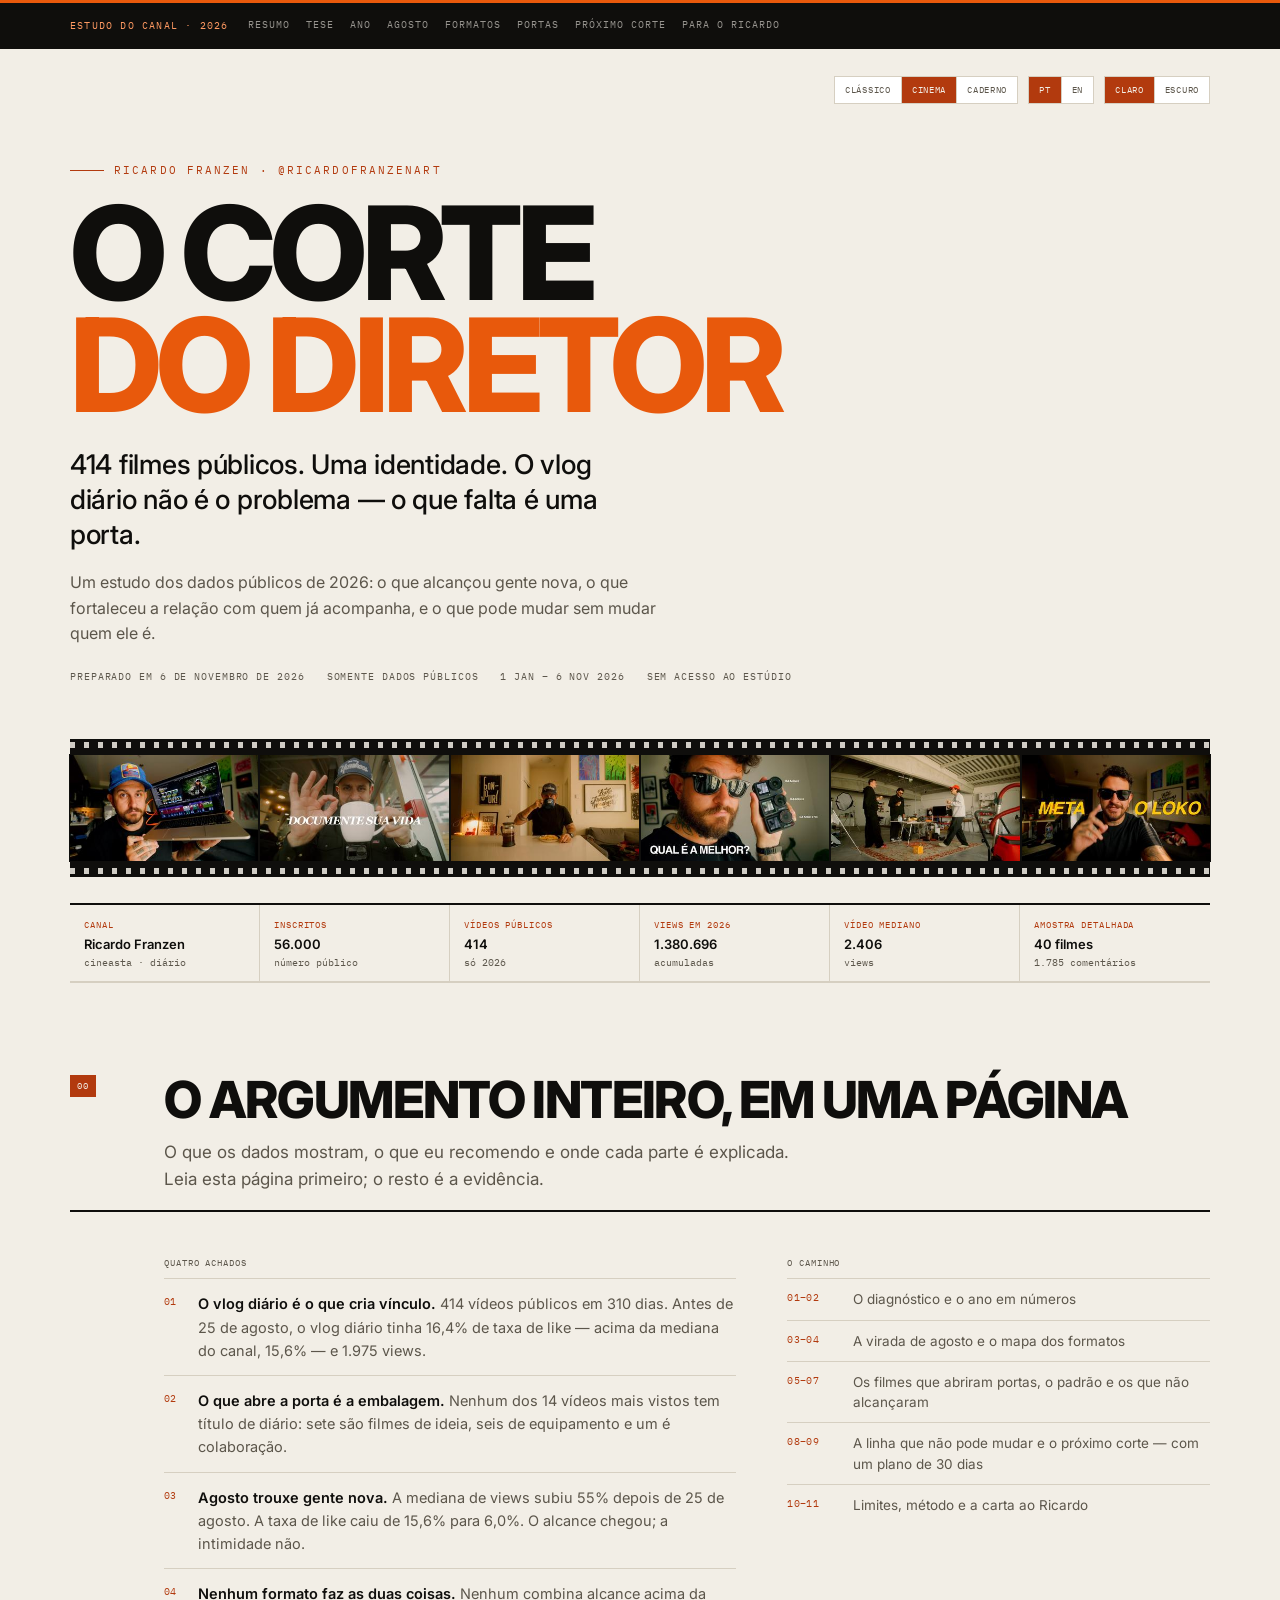
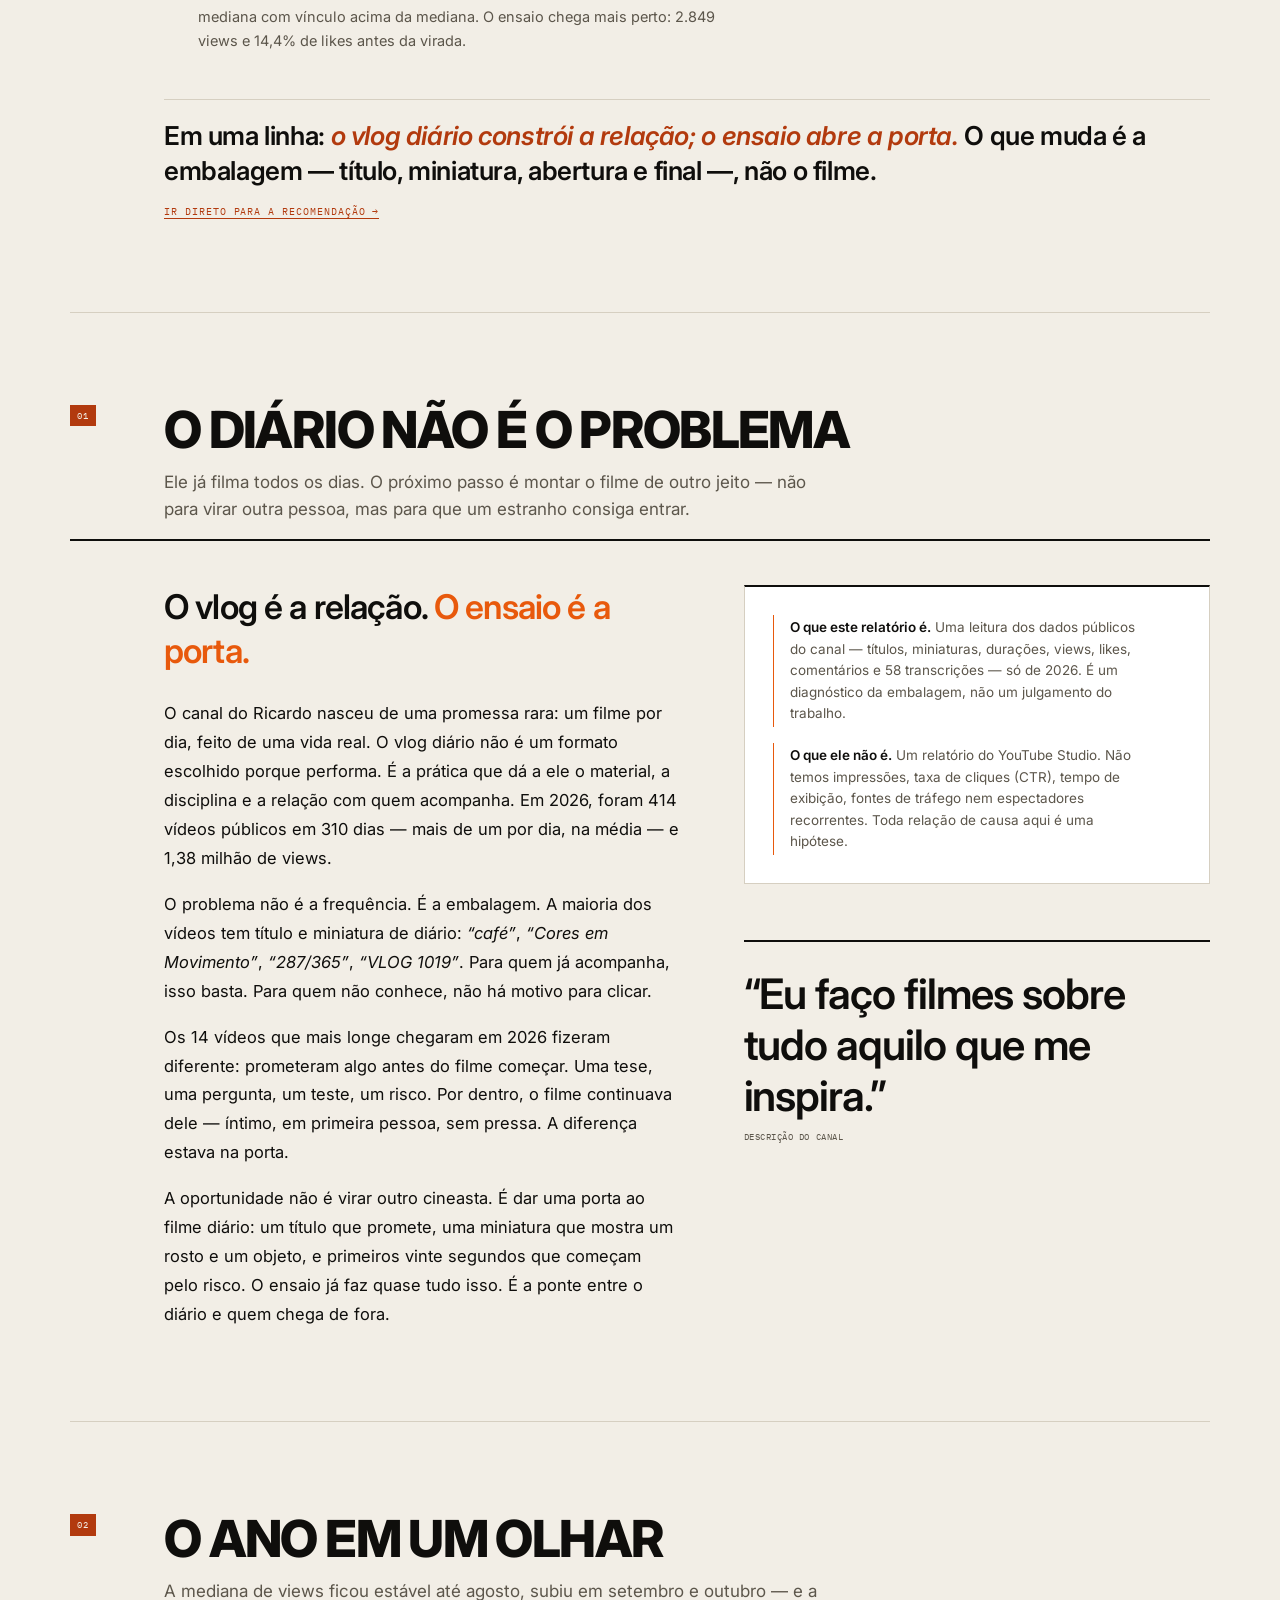
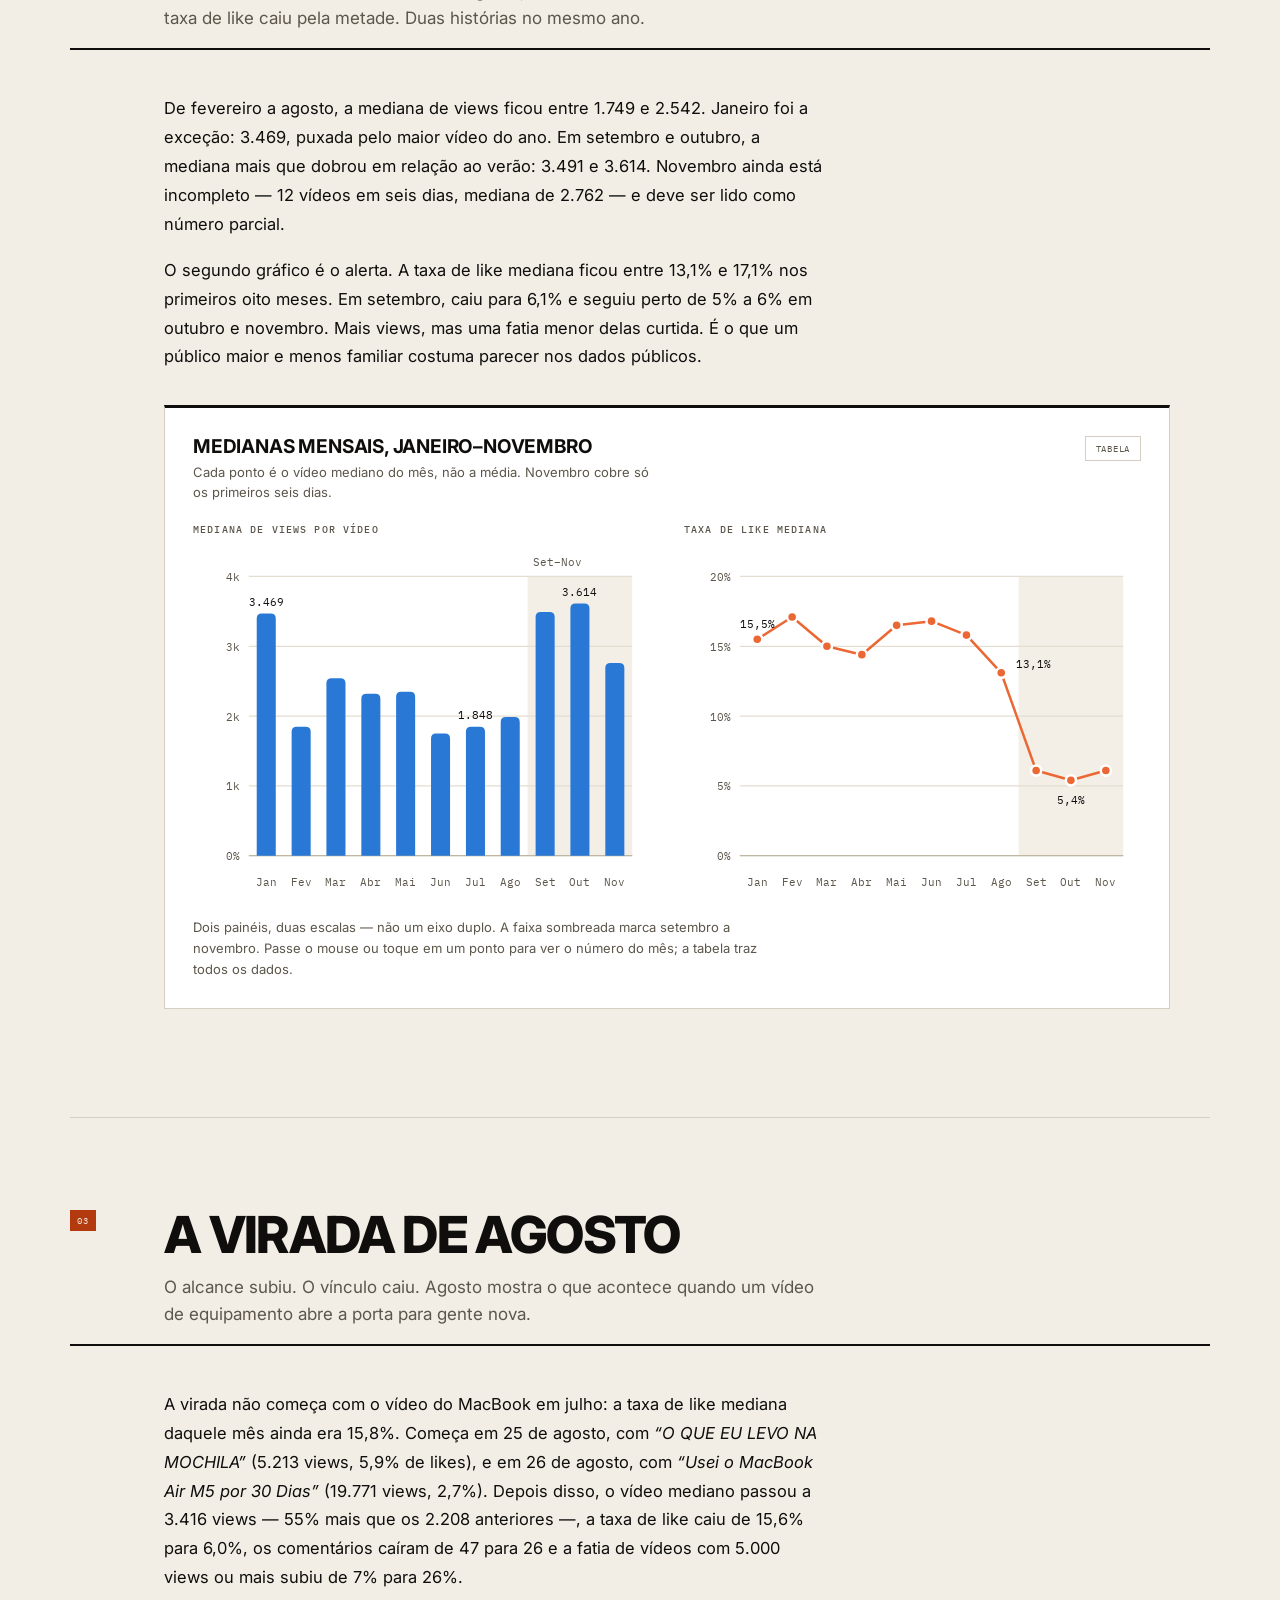
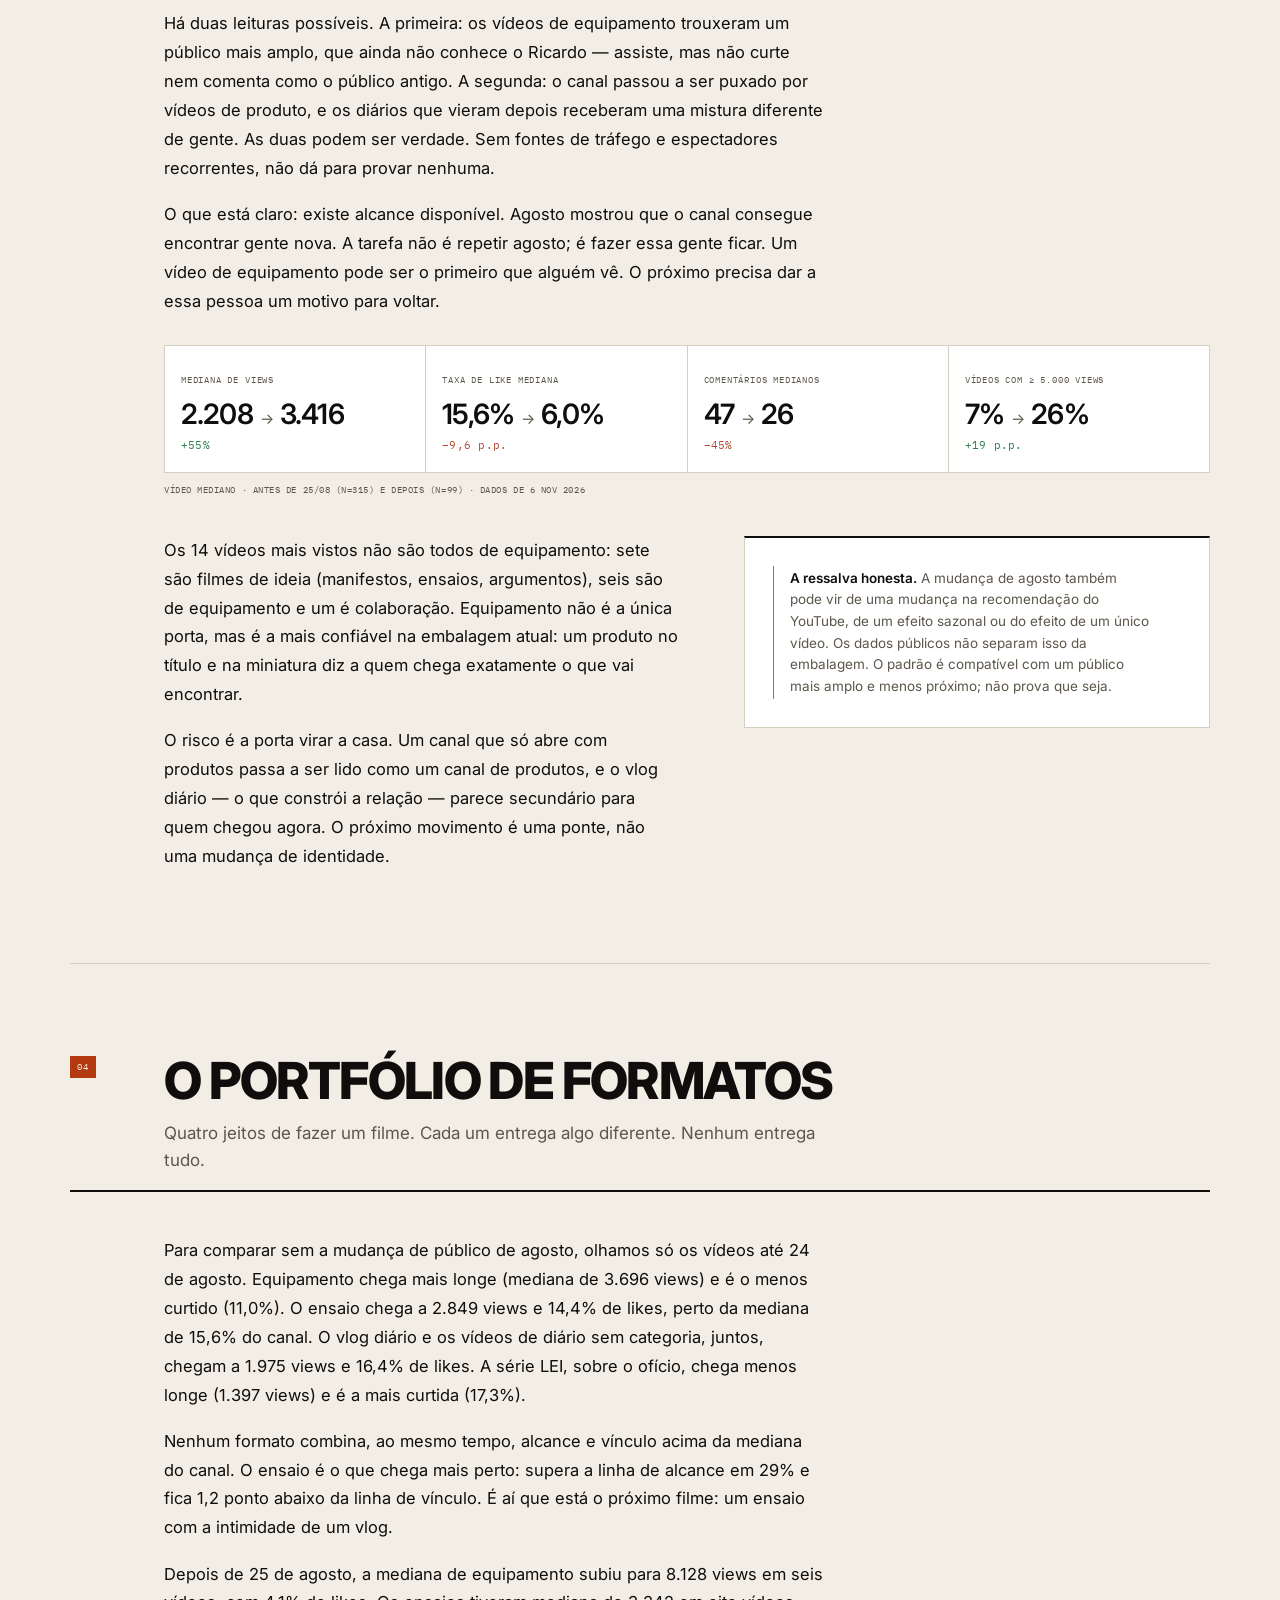
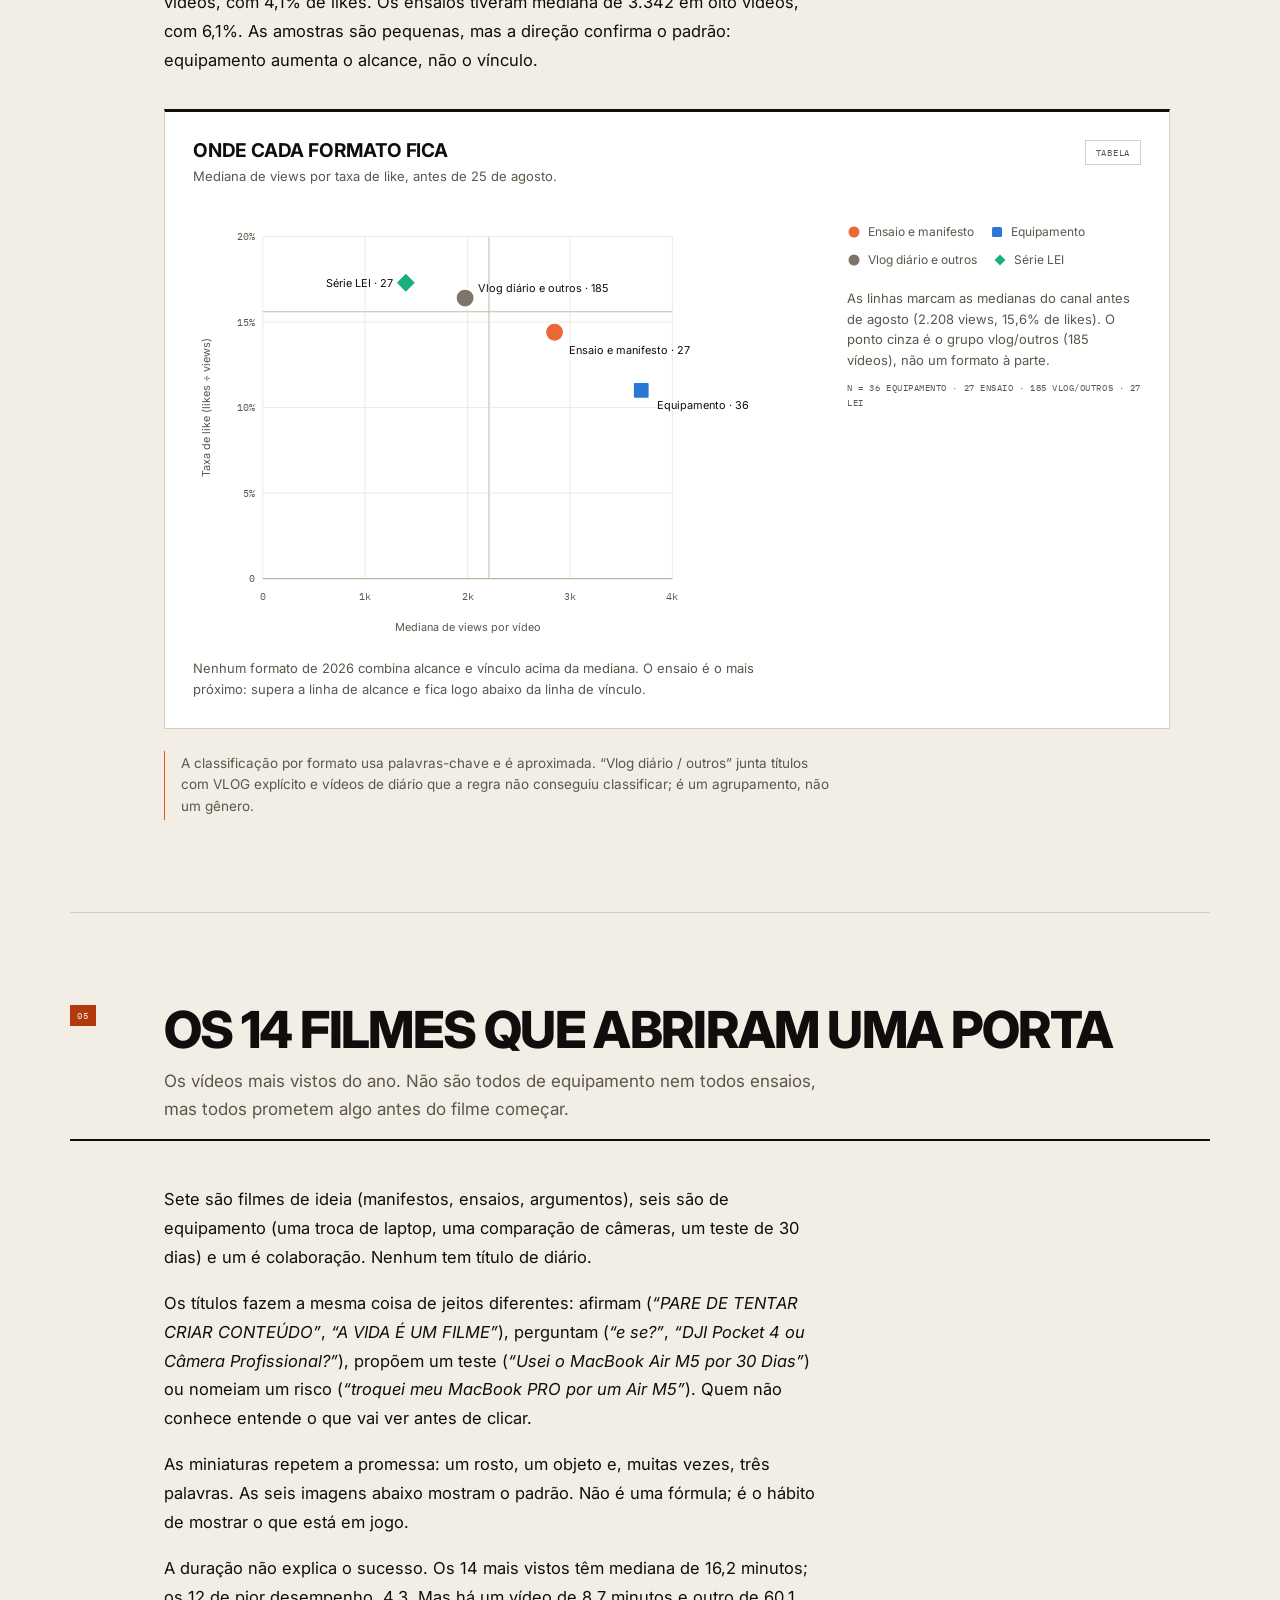
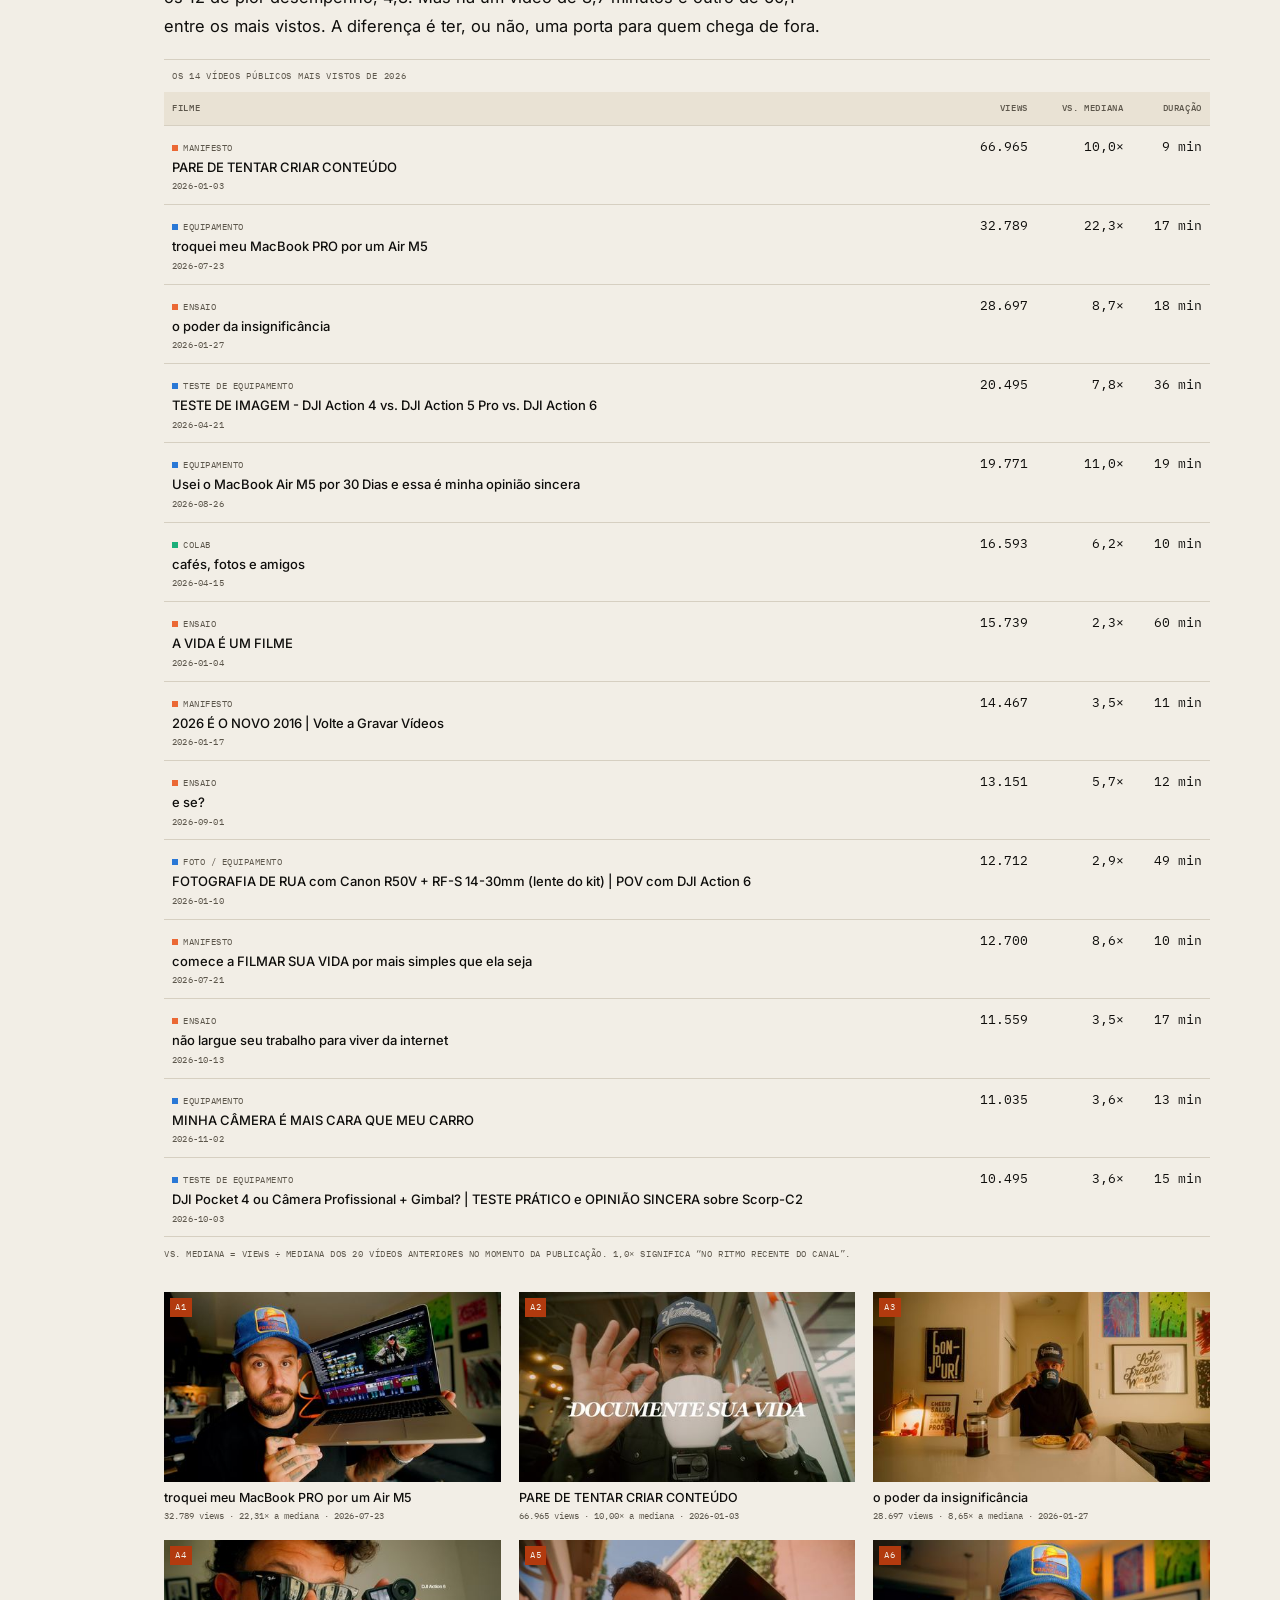
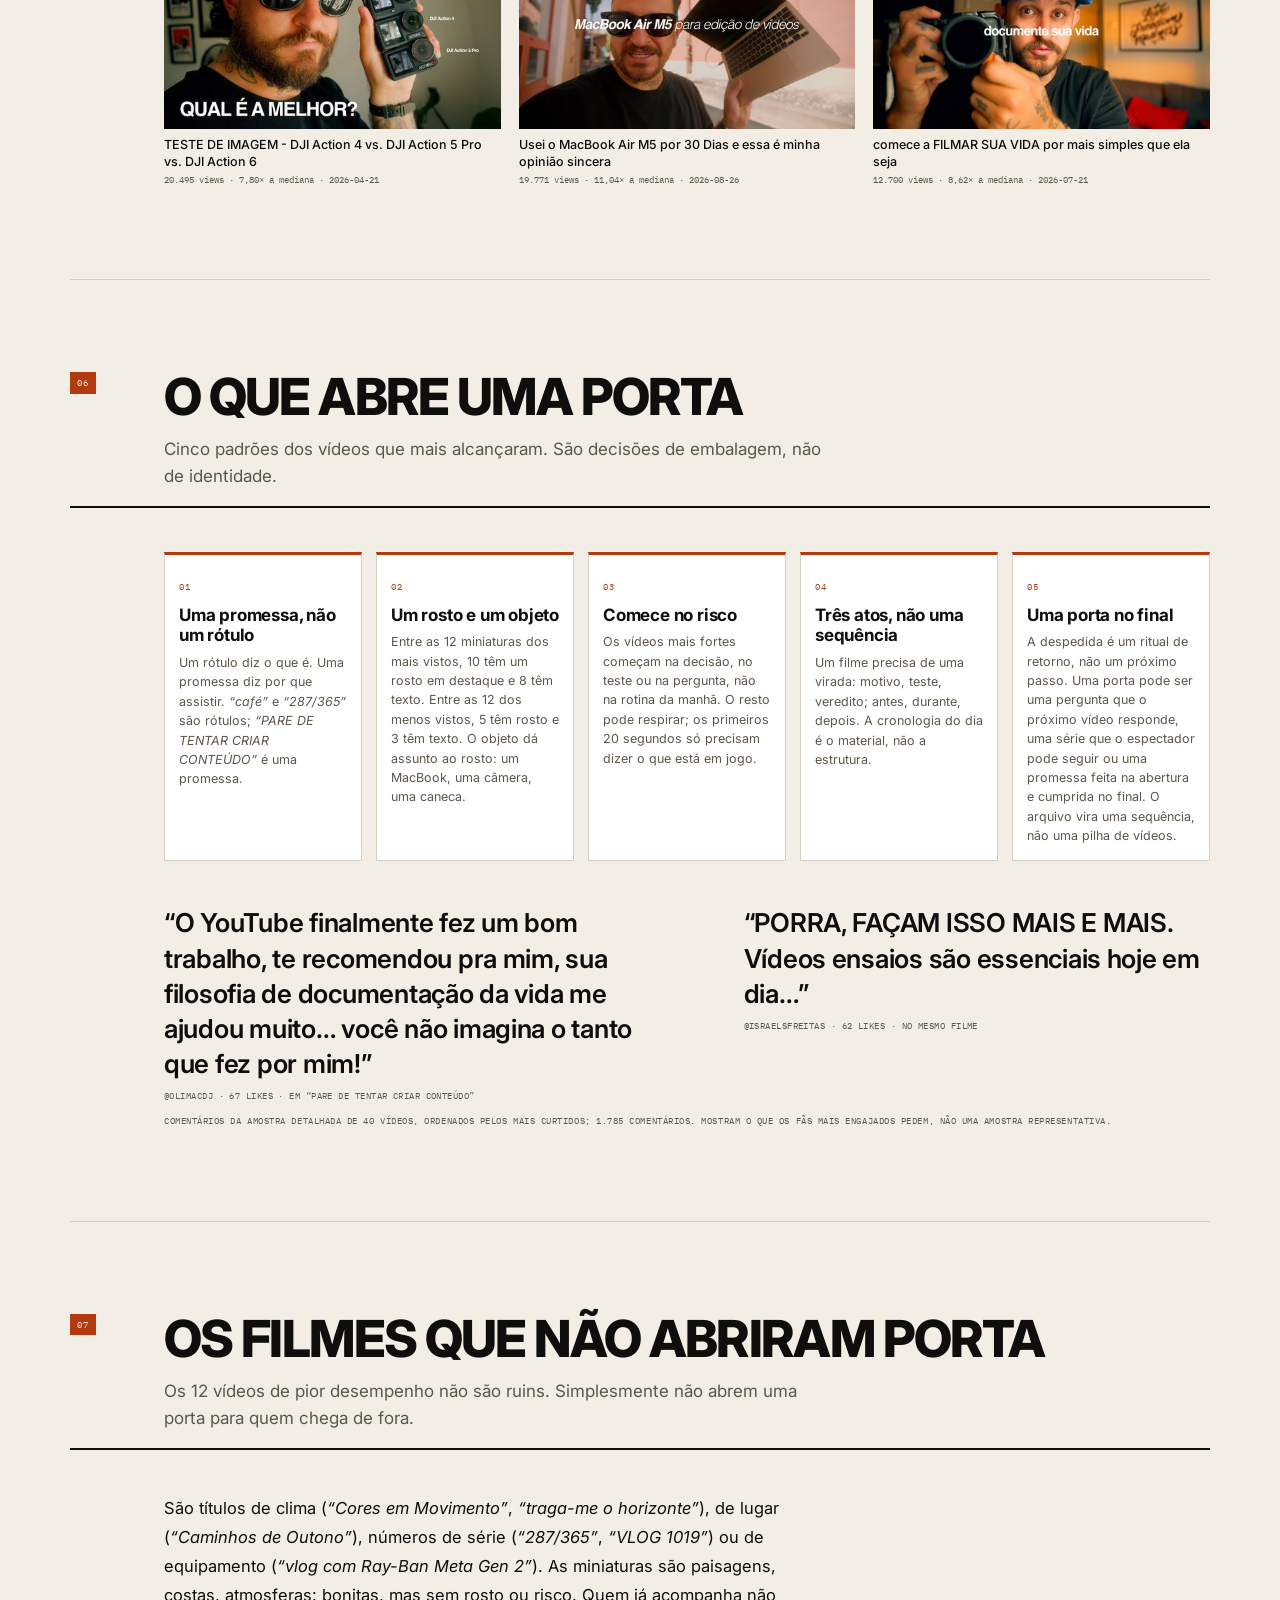
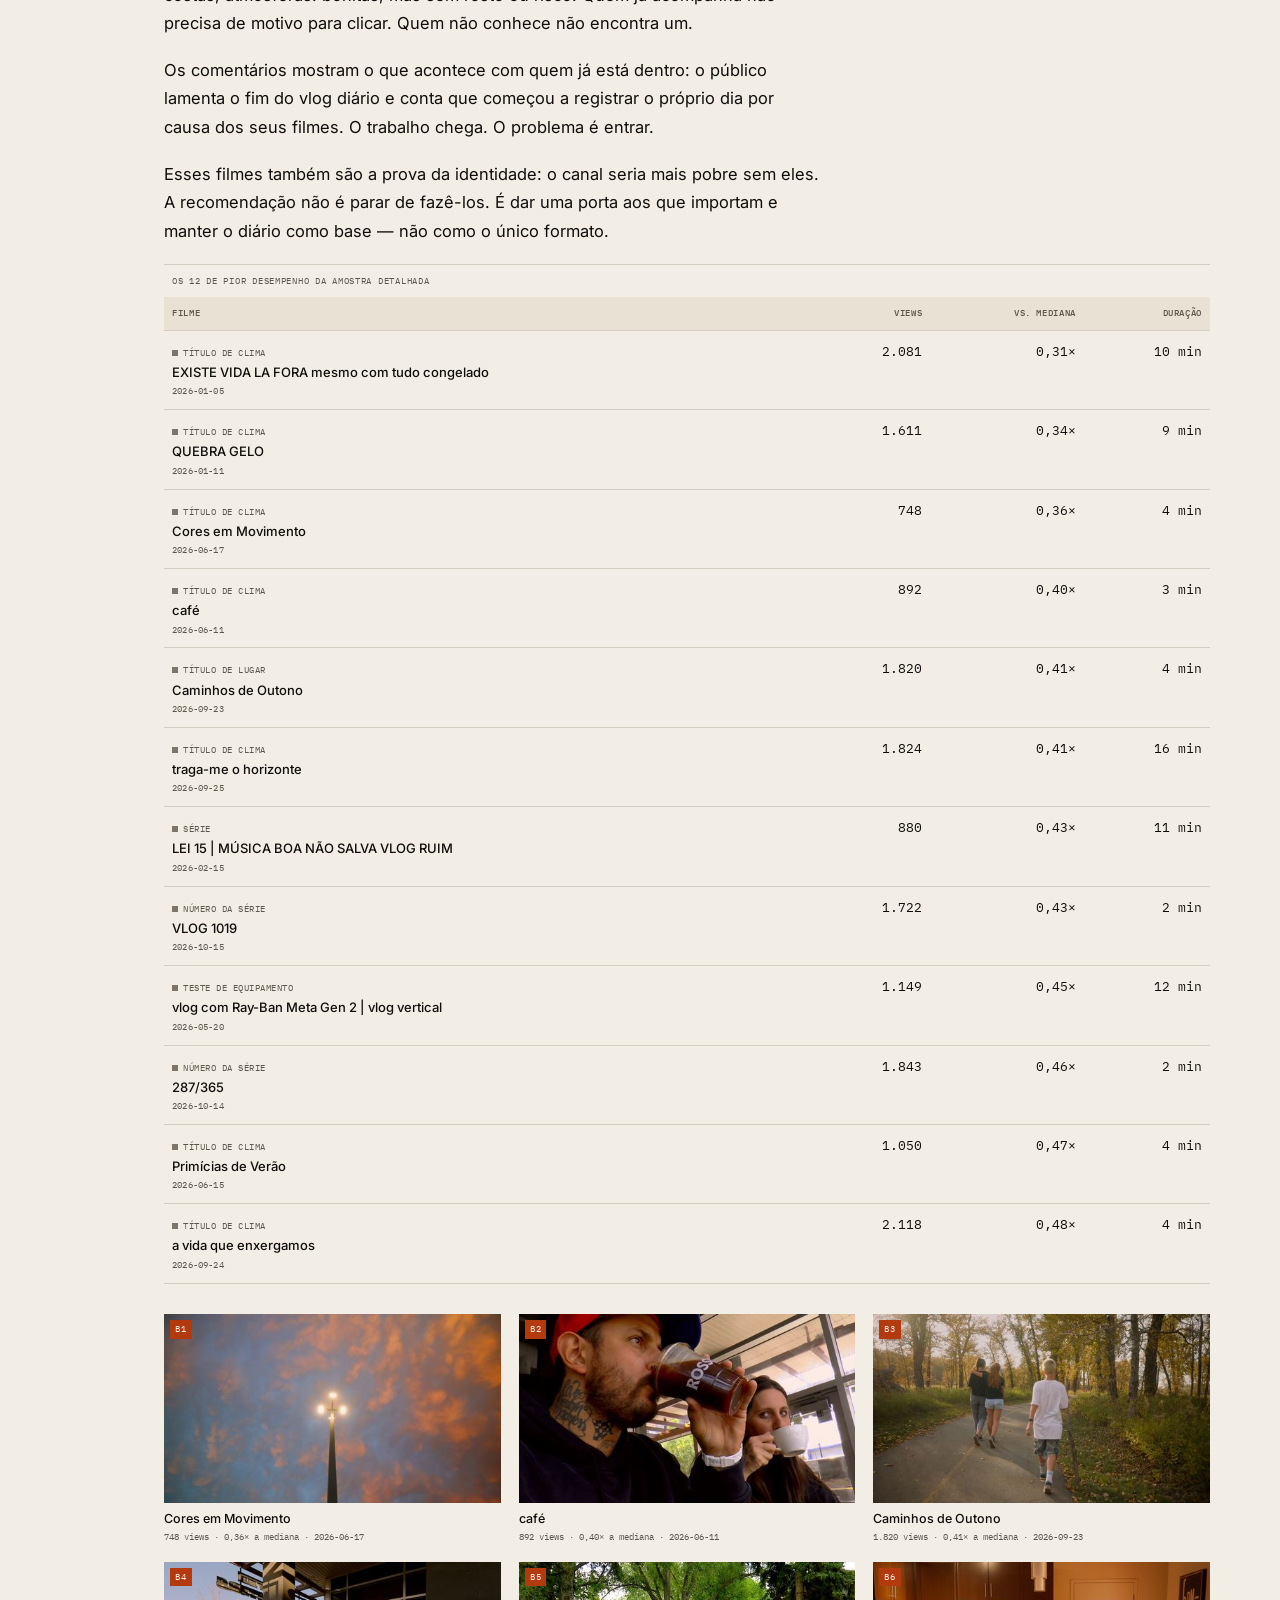
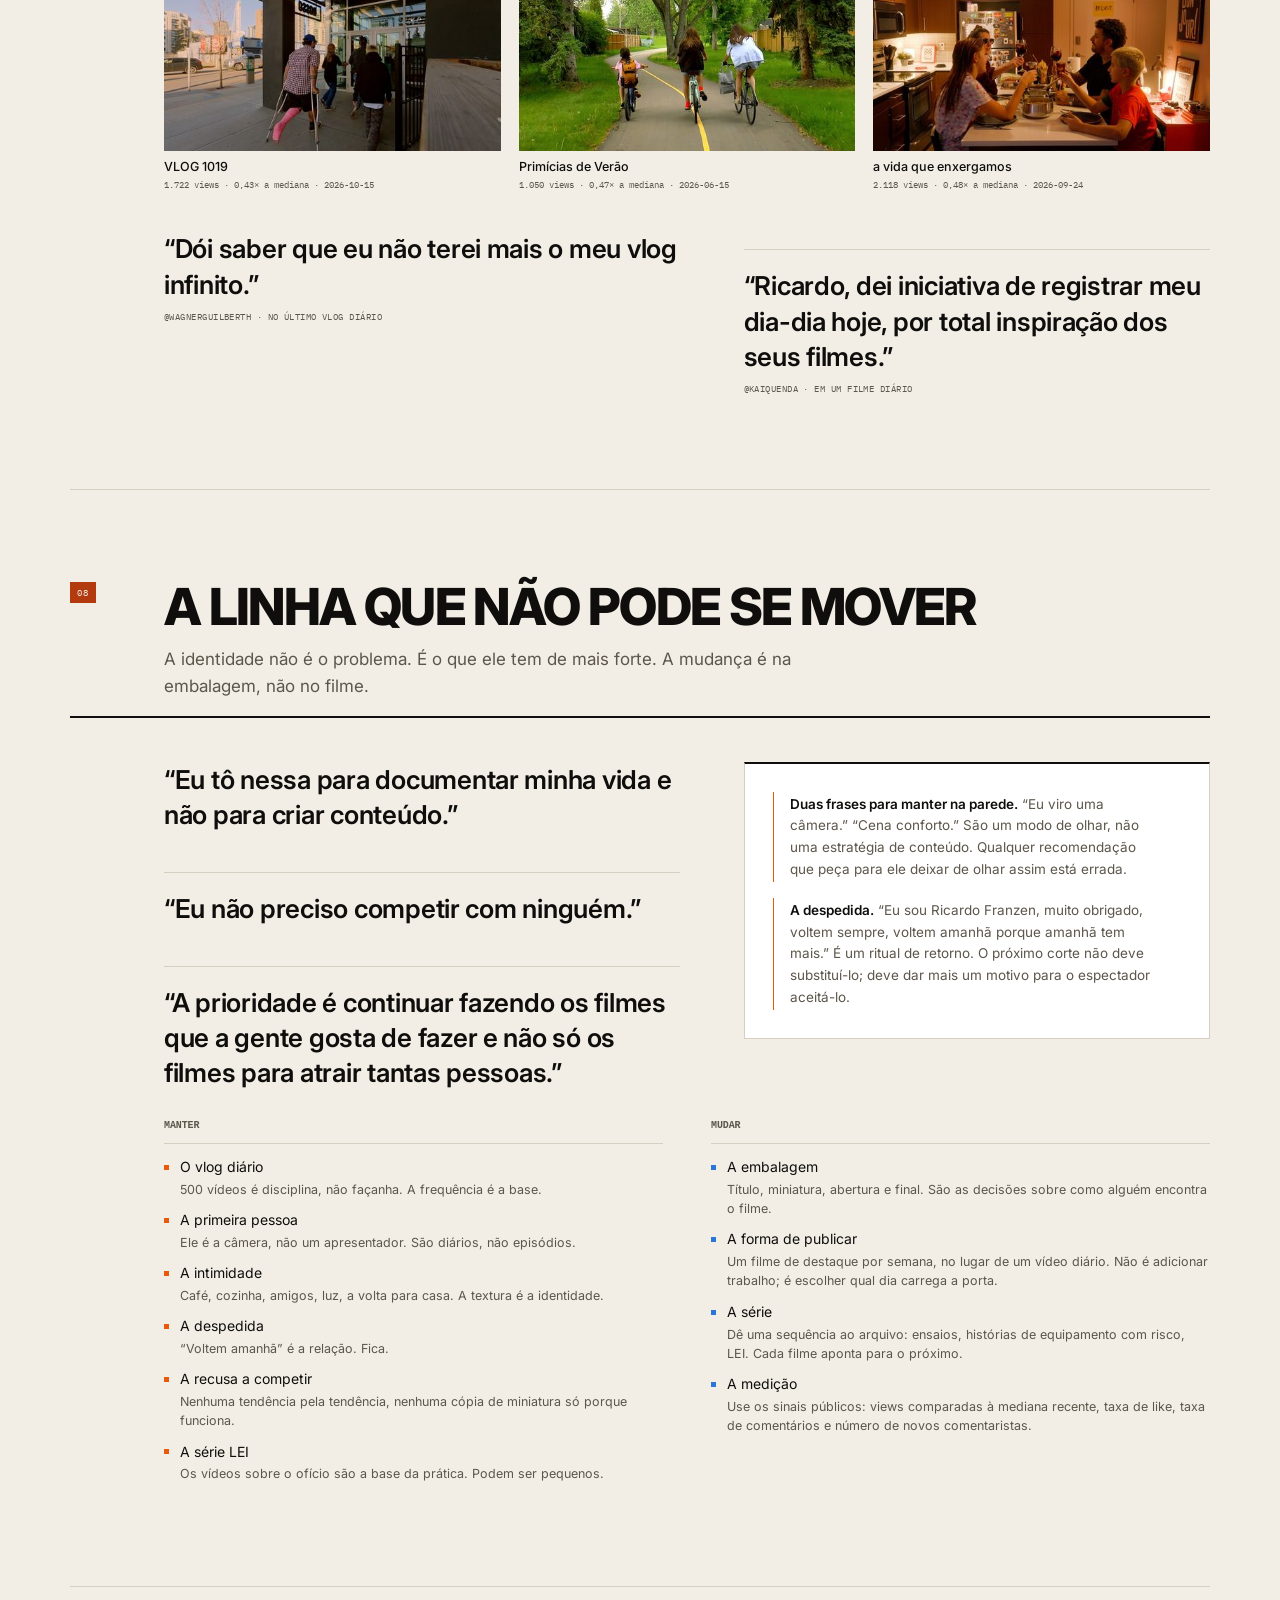
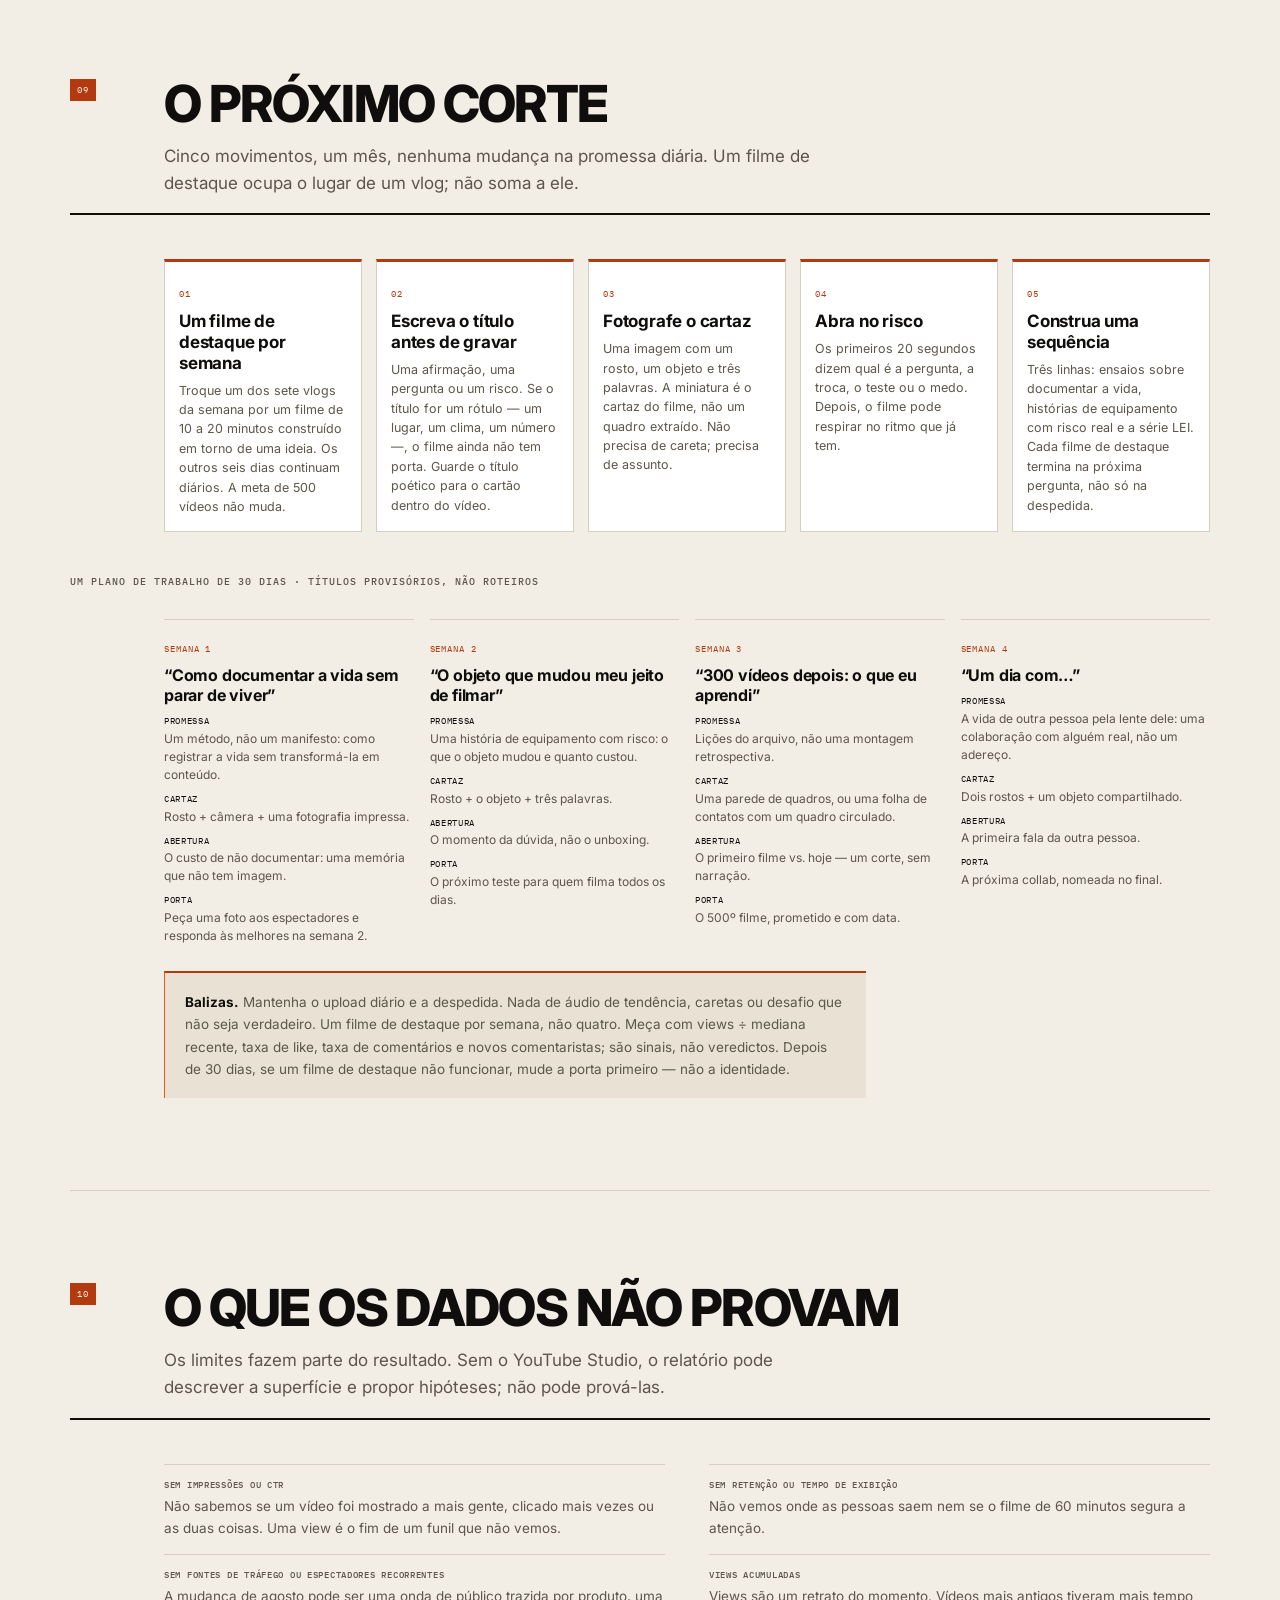
==== commit e6ce87da: "Make Cinema the default report design - Set data-design="cinema" on both report pages and mark the C" ====
--- a/report/ricardo-franzen.html
+++ b/report/ricardo-franzen.html
@@ -1,5 +1,5 @@
 <!doctype html>
-<html lang="pt-BR">
+<html lang="pt-BR" data-design="cinema">
 <head>
 <meta charset="utf-8">
 <meta name="viewport" content="width=device-width, initial-scale=1">
@@ -995,8 +995,8 @@
 <header class="masthead wrap">
   <div class="masthead-tools">
     <div class="seg" role="group" aria-label="Design do relatório">
-      <button class="seg-item is-on" type="button" data-design-set="classic" aria-pressed="true">Clássico</button>
-      <button class="seg-item" type="button" data-design-set="cinema" aria-pressed="false">Cinema</button>
+      <button class="seg-item" type="button" data-design-set="classic" aria-pressed="false">Clássico</button>
+      <button class="seg-item is-on" type="button" data-design-set="cinema" aria-pressed="true">Cinema</button>
       <button class="seg-item" type="button" data-design-set="notebook" aria-pressed="false">Caderno</button>
     </div>
     <div class="tools-pair">
@@ -1617,14 +1617,17 @@
       b.setAttribute('aria-pressed', on ? 'true' : 'false');
     });
   }
+  function syncLang(d){
+    var langLink = document.getElementById('lang-switch');
+    if (langLink) langLink.href = langLink.getAttribute('data-lang-target') + '?design=' + d + location.hash;
+  }
   function setDesign(d){
     root.setAttribute('data-design', d);
     paintDesign(d);
-    var langLink = document.getElementById('lang-switch');
-    if (langLink) langLink.href = langLink.getAttribute('data-lang-target') + '?design=' + d + location.hash;
+    syncLang(d);
     try {
       var u = new URL(location.href);
-      if (d === 'classic') { u.searchParams.delete('design'); } else { u.searchParams.set('design', d); }
+      u.searchParams.set('design', d);
       history.replaceState(null, '', u.href);
     } catch (e) {}
     try { localStorage.setItem('rf-design', d); } catch (e) {}
@@ -1634,8 +1637,9 @@
   var urlDesign = null;
   try { urlDesign = new URLSearchParams(location.search).get('design'); } catch (e) {}
   var initialDesign = (urlDesign === 'classic' || urlDesign === 'cinema' || urlDesign === 'notebook') ? urlDesign
-    : (storedDesign === 'cinema' || storedDesign === 'notebook' ? storedDesign : (root.getAttribute('data-design') || 'classic'));
+    : (storedDesign === 'classic' || storedDesign === 'cinema' || storedDesign === 'notebook' ? storedDesign : (root.getAttribute('data-design') || 'cinema'));
   paintDesign(initialDesign);
+  syncLang(initialDesign);
   designButtons.forEach(function(b){
     b.addEventListener('click', function(){
       setDesign(b.getAttribute('data-design-set'));
@@ -1717,7 +1721,7 @@
       allSections.forEach(function(s){
         if (s.getBoundingClientRect().top + window.scrollY <= y) current = '#' + s.id;
       });
-      lang.href = lang.getAttribute('data-lang-target') + '?design=' + (root.getAttribute('data-design') || 'classic') + current;
+      lang.href = lang.getAttribute('data-lang-target') + '?design=' + (root.getAttribute('data-design') || 'cinema') + current;
     }
   }
   function queueSpy(){
